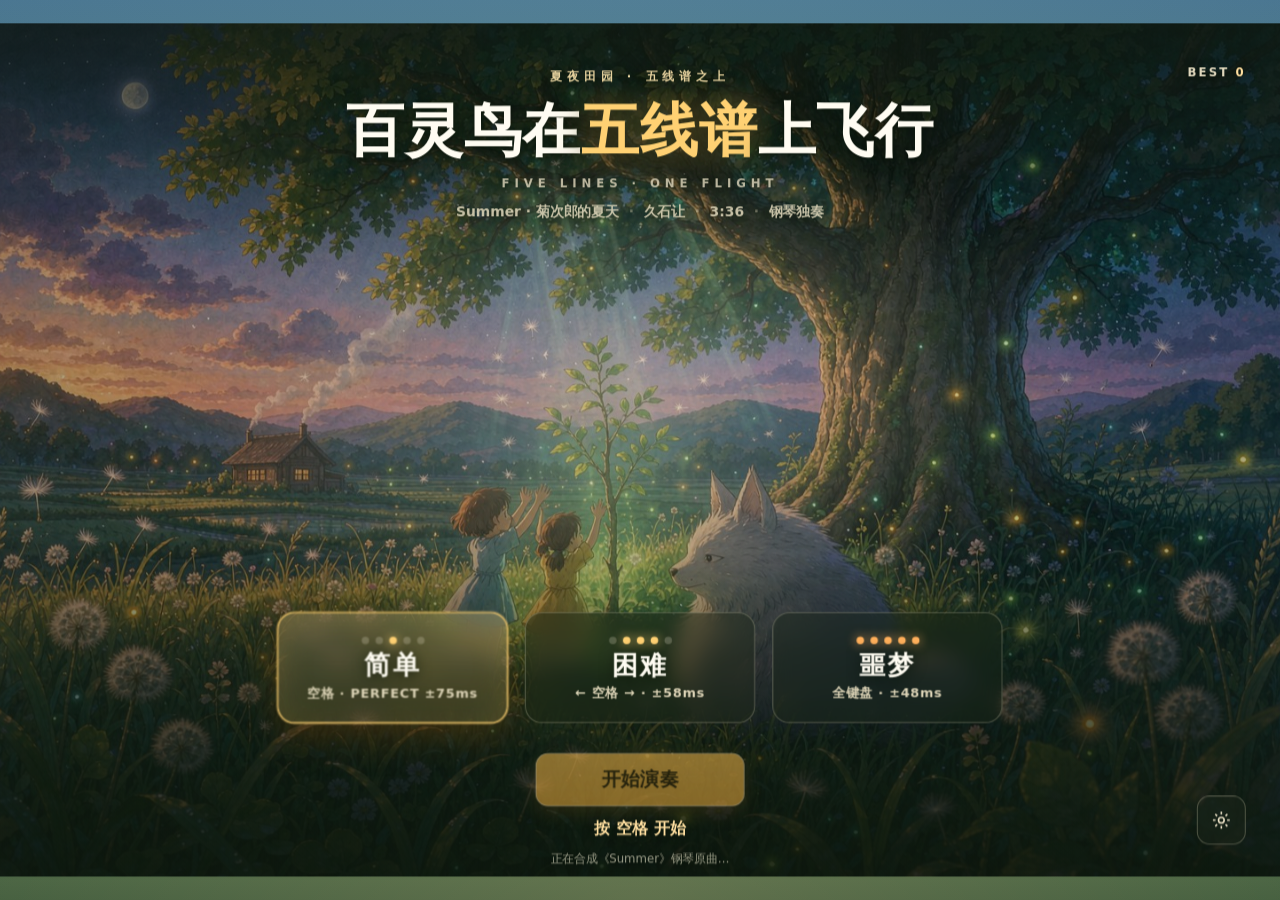
==== index.html @ ddcfd656 "百灵鸟 · 五线谱节奏游戏（Summer / 菊次郎的夏天） 单文件 HTML 节奏游戏，零外部依赖，双击即玩。 - 三难度：简单（空格）/ 困难（← 空格 →）/ 噩梦（全键盘五轨） - 谱面由钢琴" ====
<!DOCTYPE html>
<html lang="zh-CN">
<head>
<meta charset="utf-8">
<meta name="viewport" content="width=device-width, initial-scale=1, viewport-fit=cover">
<meta name="color-scheme" content="dark">
<title>百灵鸟在五线谱上飞行 · Five Lines · One Flight</title>
<style>
/* ============================================================
   设计令牌（内联自 design/tokens.css）
   ============================================================ */
:root{
  --font-ui:"PingFang SC","HarmonyOS Sans SC","Source Han Sans SC","Noto Sans SC","Microsoft YaHei",system-ui,-apple-system,"Segoe UI",Roboto,sans-serif;
  --font-num:system-ui,-apple-system,"Segoe UI",Roboto,"Helvetica Neue",Arial,sans-serif;
  --font-music:"Songti SC","STSong","SimSun","Times New Roman",serif;

  /* 田园色：远景由插画提供，此处只做兜底与 HUD 用色 */
  --bg-sky-top:#4A7691; --bg-sky-mid:#5F8A6B; --bg-horizon:#7C9E6A; --bg-floor:#3D5A3C;
  --glow-warm:rgba(255,214,150,.18); --glow-cool:rgba(150,200,190,.14); --grain-opacity:.022;

  /* 浅色纸感面板（面板内部会覆盖文字色，见 .panel 规则） */
  --panel-bg:rgba(252,247,236,.95); --panel-border:rgba(110,92,62,.22);
  --panel-shadow:0 22px 56px rgba(30,42,26,.34);
  --scrim:rgba(20,30,18,.52); --scrim-blur:8px;

  --staff-line:#D7C79C; --staff-line-alpha:.30;
  --grid-hairline:rgba(220,210,180,.10);
  --beat-line:rgba(255,240,200,.11); --bar-line:rgba(255,240,200,.22);
  --judge-hairline:rgba(255,238,196,.26);
  --judge-perfect-line:rgba(255,196,77,.24);
  --judge-good-line:rgba(107,205,214,.16);
  --judge-glow:#FFE3A0;

  /* 五轨：自然色系（蜜黄 / 陶土 / 米白 / 竹绿 / 天蓝） */
  --lane-0:#F2B33D; --lane-1:#E07B4E; --lane-2:#FFEFC2; --lane-3:#6FB877; --lane-4:#6C9FD2;
  --pad-ghost:rgba(255,255,255,.18);

  --judge-perfect:#FFF6D2; --judge-perfect-glow:#FFC24D;
  --judge-good:#6BD6DE; --judge-good-glow:#2E9BA8;
  --judge-miss:#F2547A; --judge-miss-glow:#C0304C;

  --fx-feather:#FFE1A0; --fx-star:#FFFDF6; --fx-ember:#FFB05C; --fx-shard:#6B7358;
  --milestone-gold:#E8A93C; --milestone-pale:#FFEDBE; --milestone-deep:#8A5A18;

  /* HUD 文字（在暗化的插画上） */
  --text-hi:#FDF8EC; --text-mid:#D9D2BC; --text-lo:#A8A78E; --text-gold:#FFD98F;

  /* 面板内部文字（深墨绿） */
  --ink-hi:#2C3A2B; --ink-mid:#586A55; --ink-lo:#8C9A86; --ink-gold:#A96A15;

  --stage-w:1200; --stage-h:800; --judge-y:560; --note-spawn-y:-50;
  --note-speed:340; --perfect-window:30; --good-window:65;
  --shake-freq:26;
  --dom-scale:1;
}
*{box-sizing:border-box}
html,body{height:100%;margin:0}
body{
  background:
    radial-gradient(120% 70% at 50% 100%, var(--glow-warm), rgba(255,196,107,0) 60%),
    radial-gradient(80% 50% at 50% -10%, var(--glow-cool), rgba(120,160,220,0) 70%),
    linear-gradient(180deg,var(--bg-sky-top) 0%,var(--bg-sky-mid) 42%,var(--bg-horizon) 72%,var(--bg-floor) 100%);
  background-attachment:fixed; background-size:cover;
  color:var(--text-hi); font-family:var(--font-ui);
  overflow:hidden; -webkit-font-smoothing:antialiased;
}
.sr-only{position:absolute!important;width:1px;height:1px;margin:-1px;padding:0;overflow:hidden;clip:rect(0 0 0 0);clip-path:inset(50%);white-space:nowrap;border:0}

/* ---- 舞台：逻辑坐标恒为 1200x800，外层等比缩放 ---- */
#app{position:fixed;inset:0;display:flex;align-items:center;justify-content:center}
#stage-fit{width:1200px;height:800px;transform-origin:50% 50%;will-change:transform}
#stage{
  position:relative;width:1200px;height:800px;overflow:hidden;isolation:isolate;
  will-change:transform;
  background:
    radial-gradient(120% 70% at 50% 100%, var(--glow-warm), rgba(255,196,107,0) 60%),
    radial-gradient(80% 50% at 50% -10%, var(--glow-cool), rgba(120,160,220,0) 70%),
    linear-gradient(180deg,var(--bg-sky-top) 0%,var(--bg-sky-mid) 42%,var(--bg-horizon) 72%,var(--bg-floor) 100%);
}
.layer{position:absolute;inset:0;width:1200px;height:800px}
#cv-play{z-index:2}
#cv-fx{z-index:3;pointer-events:none}
#hud{position:absolute;inset:0;z-index:4;pointer-events:none}
#hud button{pointer-events:auto}
#overlay{position:absolute;inset:0;z-index:6;pointer-events:none}
#bg-svg{z-index:1;pointer-events:none;opacity:0;transition:opacity 600ms ease}
.grain{z-index:1;pointer-events:none;opacity:var(--grain-opacity);mix-blend-mode:overlay}

/* ---- 星尘呼吸 ---- */
.dust{animation:breath 6s ease-in-out infinite alternate}
@keyframes breath{from{opacity:.10}to{opacity:.45}}

/* ---- 数字排版 ---- */
.num{font-family:var(--font-num);font-variant-numeric:tabular-nums;font-feature-settings:"tnum" 1}
.label{font:700 11px/1.2 var(--font-ui);letter-spacing:.18em;text-transform:uppercase;color:var(--text-lo)}
.micro-music{font:500 11px/1.2 var(--font-music);color:var(--text-lo);opacity:.8}

/* ---- HUD：顶栏 ---- */
#hud-score{position:absolute;left:32px;top:16px}
#hud-score .label{display:block}
#score-val{font:700 44px/1 var(--font-num);font-variant-numeric:tabular-nums;color:var(--text-hi);display:block;transform-origin:left center;transition:transform 120ms ease}
#hud-song{position:absolute;left:0;right:0;top:18px;text-align:center;font:600 14px/1.4 var(--font-ui);color:var(--text-mid)}
#hud-progress{position:absolute;left:360px;top:52px;width:480px;height:4px;border-radius:2px;background:rgba(255,248,230,.14)}
#progress-fill{position:absolute;inset:0 auto 0 0;border-radius:2px;width:0;
  background:linear-gradient(90deg,var(--lane-0),var(--lane-1),var(--lane-2),var(--lane-3),var(--lane-4))}
#progress-knob{position:absolute;top:50%;left:0;width:8px;height:8px;border-radius:50%;background:#fff;box-shadow:0 0 4px rgba(255,255,255,.9);transform:translate(-50%,-50%)}
#progress-fill.ending{background:var(--lane-1);animation:blink .5s steps(2,end) infinite}
@keyframes blink{50%{opacity:.35}}
#hud-badge{position:absolute;left:1104px;top:14px;width:64px;height:64px}
#hud-acc{position:absolute;right:32px;top:76px;text-align:right;font:600 14px/1 var(--font-num);font-variant-numeric:tabular-nums;color:var(--text-mid)}

/* ---- HUD：判定线下方 ---- */
#hud-combo{position:absolute;left:0;right:0;text-align:center;transform:translateY(var(--combo-y,16px))}
#combo-label{font:700 11px/1.2 var(--font-ui);letter-spacing:.28em;text-transform:uppercase;color:var(--text-lo);opacity:.4;transition:opacity 200ms}
#combo-val{font:800 56px/1 var(--font-num);font-variant-numeric:tabular-nums;color:var(--text-hi);display:block;transform-origin:center center;transition:transform 120ms ease,color 200ms ease,filter 200ms ease}
#combo-val.hot{color:var(--milestone-gold)}
#combo-val.blazing{color:var(--milestone-pale);text-shadow:0 0 12px rgba(255,196,77,.6),0 0 4px rgba(255,196,77,.9)}
/* 连击光环：>20 小光环 / >40 大光环（HUD 同步强化） */
#hud-combo.tier1 #combo-label{color:var(--milestone-gold);opacity:1;letter-spacing:.34em}
#hud-combo.tier1 #combo-val{text-shadow:0 0 10px rgba(255,196,77,.50),0 0 3px rgba(255,196,77,.7)}
#hud-combo.tier2 #combo-label{color:var(--milestone-pale);opacity:1;letter-spacing:.36em;text-shadow:0 0 8px rgba(255,196,77,.55)}
#hud-combo.tier2 #combo-val{animation:comboBlaze 1.15s ease-in-out infinite}
@keyframes comboBlaze{
  0%,100%{transform:scale(1);text-shadow:0 0 11px rgba(255,196,77,.55),0 0 3px rgba(255,214,120,.9)}
  50%{transform:scale(1.05);text-shadow:0 0 22px rgba(255,214,120,.85),0 0 7px rgba(255,232,176,1)}
}
body.reduced #hud-combo.tier2 #combo-val{animation:none}
#combo-val.break{filter:saturate(.15);transform:translateY(8px)}
#hud-keys{position:absolute;left:32px;bottom:34px;display:flex;gap:6px}
.keycap{width:30px;height:30px;border-radius:7px;border:1.5px solid rgba(255,244,214,.26);background:rgba(255,248,230,.06);
  display:flex;align-items:center;justify-content:center;font:600 13px/1 var(--font-num);color:var(--text-mid);position:relative;transition:background 80ms linear,border-color 80ms linear,transform 80ms ease}
.keycap .ord{position:absolute;top:-11px;left:50%;transform:translateX(-50%);font:700 10px/1 var(--font-num);color:var(--text-lo)}
.keycap.on{background:color-mix(in srgb,var(--kc) 45%,transparent);border-color:var(--kc);color:var(--text-hi);transform:scale(1.08)}
#hud-pause{position:absolute;right:32px;bottom:34px;width:48px;height:48px;border-radius:12px;border:1.5px solid rgba(255,244,214,.18);
  background:rgba(24,34,22,.55);color:var(--text-mid);cursor:pointer;pointer-events:auto;display:flex;align-items:center;justify-content:center}
#hud-pause:hover{color:var(--text-hi);border-color:rgba(168,196,230,.4)}
#hud-pause svg{width:20px;height:20px}
#lane-names{position:absolute;inset:0}
.lane-name{position:absolute;transform:translateX(-50%);font:600 11px/1.2 var(--font-music);color:#CFC9AC;opacity:.9;white-space:nowrap;text-shadow:0 1px 6px rgba(10,16,10,.9)}
#sound-badge{position:absolute;right:32px;top:96px;display:none;align-items:center;gap:7px;
  font:600 12px/1 var(--font-ui);color:var(--milestone-gold);
  background:rgba(24,34,22,.74);border:1px solid rgba(255,196,77,.42);border-radius:999px;
  padding:8px 13px;cursor:pointer;pointer-events:auto}
#sound-badge .sb-i{font-size:14px;line-height:1}
#sound-badge:hover{background:rgba(255,196,77,.12)}
#hud-hint{position:absolute;left:50%;top:96px;transform:translateX(-50%);white-space:nowrap;
  font:600 12px/1.4 var(--font-ui);color:var(--text-mid);opacity:0;transition:opacity 400ms;
  background:rgba(24,34,22,.66);border:1px solid rgba(255,244,214,.14);border-radius:999px;padding:6px 14px}
#hud-hint.show{opacity:1}

/* ---- 覆盖层 ---- */
.overlay{position:absolute;inset:0;display:none;align-items:center;justify-content:center;pointer-events:none}
.overlay.on{display:flex;pointer-events:auto}
.scrim{position:absolute;inset:0;background:var(--scrim);backdrop-filter:blur(var(--scrim-blur)) saturate(.9)}
.panel{
  position:relative;background:var(--panel-bg);border:1px solid var(--panel-border);border-radius:18px;box-shadow:var(--panel-shadow);
  backdrop-filter:blur(12px);transform-origin:50% 50%;
  /* 浅色面板内改用深墨字，避免同套 class 在暗底/亮底之间冲突 */
  --text-hi:var(--ink-hi);--text-mid:var(--ink-mid);--text-lo:var(--ink-lo);--text-gold:var(--ink-gold);
  --panel-border:rgba(110,92,62,.26);
}
.btn{display:inline-flex;align-items:center;justify-content:center;height:48px;padding:0 24px;border-radius:10px;
  font:800 18px/1 var(--font-ui);cursor:pointer;border:1px solid transparent;transition:transform 120ms ease,filter 120ms ease,background 120ms ease}
.btn:active{transform:translateY(1px) scale(.99)}
.btn:focus-visible{outline:2px solid var(--milestone-gold);outline-offset:3px}
.btn-primary{background:linear-gradient(180deg,#F0B54A,var(--milestone-gold));color:#3A2A0C;border-color:rgba(255,255,255,.42);
  box-shadow:0 6px 18px rgba(176,116,26,.32)}
.btn-primary:hover{filter:brightness(1.08)}
.btn-ghost{background:transparent;color:var(--text-hi);border:1.5px solid rgba(110,92,62,.34)}
.btn-ghost:hover{background:rgba(110,92,62,.08)}
.btn-ghost.confirm{border-color:var(--judge-miss);color:var(--judge-miss)}
kbd{font:600 12px/1 var(--font-num);border:1px solid rgba(110,92,62,.3);border-bottom-width:2px;border-radius:5px;padding:3px 6px;color:var(--text-mid);background:rgba(255,255,255,.35)}

/* ---- 标题界面：直接浮在插画上 ---- */
#title-screen .panel{width:1200px;height:800px;display:block;
  background:transparent;border:0;border-radius:0;box-shadow:none;backdrop-filter:none}
#title-screen .scrim{
  background:
    radial-gradient(72% 58% at 50% 40%, rgba(14,24,12,0), rgba(14,24,12,.34) 100%),
    linear-gradient(180deg, rgba(14,24,12,.46) 0%, rgba(14,24,12,.02) 26%, rgba(14,24,12,.02) 62%, rgba(12,20,10,.64) 100%);
  backdrop-filter:none}
#title-inner{position:absolute;inset:0;transform:scale(var(--dom-scale));transform-origin:50% 50%}

.t-head{position:absolute;left:0;right:0;top:44px;text-align:center}
.t-eyebrow{font:600 11px/1 var(--font-ui);letter-spacing:.44em;color:#F2DCA6;
  text-shadow:0 2px 12px rgba(14,24,12,.9);opacity:.95}
.t-title{margin:16px 0 0;font:800 54px/1.12 var(--font-ui);letter-spacing:.02em;color:#FFFCF2;
  text-shadow:0 4px 26px rgba(12,22,10,.92),0 1px 3px rgba(12,22,10,.7)}
.t-title em{font-style:normal;color:#FFD173;
  text-shadow:0 4px 26px rgba(12,22,10,.9),0 0 28px rgba(255,190,90,.55)}
.t-sub{margin-top:14px;font:600 11px/1 var(--font-ui);letter-spacing:.42em;text-transform:uppercase;
  color:#E6DDC2;opacity:.78;text-shadow:0 2px 10px rgba(14,24,12,.9)}
.t-song{margin-top:12px;font:600 13px/1.4 var(--font-ui);color:#D8D0B4;opacity:.9;
  text-shadow:0 2px 10px rgba(14,24,12,.9)}
.t-song .dot{opacity:.45;margin:0 9px}

.t-diff{position:absolute;left:0;right:0;top:552px;display:flex;justify-content:center;gap:16px}
.diff-card{position:relative;width:216px;height:104px;border-radius:16px;cursor:pointer;
  display:flex;flex-direction:column;align-items:center;justify-content:center;gap:8px;
  background:rgba(28,38,26,.42);border:1.5px solid rgba(255,244,214,.24);
  backdrop-filter:blur(10px) saturate(1.1);
  transition:transform 160ms ease,background 160ms ease,border-color 160ms ease,box-shadow 160ms ease}
.diff-card:hover{background:rgba(38,52,34,.56);transform:translateY(-3px)}
.diff-card[aria-checked="true"]{
  background:linear-gradient(180deg,rgba(255,226,164,.22),rgba(255,196,110,.12));
  border-color:#FFD173;box-shadow:0 0 0 1px rgba(255,209,115,.45),0 14px 34px rgba(120,70,10,.4),inset 0 0 34px rgba(255,196,90,.16)}
.dc-dots{display:flex;gap:6px;height:8px;align-items:center}
.dc-dots i{width:7px;height:7px;border-radius:50%;background:rgba(255,246,222,.22);display:block;transition:background 160ms,box-shadow 160ms}
.diff-card[data-diff="easy"] .dc-dots i:nth-child(3){background:#FFD173;box-shadow:0 0 10px rgba(255,209,115,.9)}
.diff-card[data-diff="hard"] .dc-dots i:nth-child(2),
.diff-card[data-diff="hard"] .dc-dots i:nth-child(3),
.diff-card[data-diff="hard"] .dc-dots i:nth-child(4){background:#FFD173;box-shadow:0 0 10px rgba(255,209,115,.9)}
.diff-card[data-diff="nightmare"] .dc-dots i{background:#FFB05C;box-shadow:0 0 10px rgba(255,176,92,.9)}
.dc-name{font:800 24px/1 var(--font-ui);color:#FFFCF2;letter-spacing:.12em;text-shadow:0 2px 12px rgba(12,22,10,.8)}
.dc-meta{font:600 12px/1 var(--font-ui);color:#DED5B8;letter-spacing:.06em}

.t-start{position:absolute;left:50%;top:684px;transform:translateX(-50%);width:196px;height:50px;font-size:18px;border-radius:12px}
.t-start:active{transform:translateX(-50%) translateY(1px) scale(.99)}
.t-hint{position:absolute;left:0;right:0;top:748px;text-align:center;font:700 15px/1 var(--font-ui);
  color:#FFDFA0;text-shadow:0 2px 12px rgba(12,22,10,.9);animation:breathe 2.4s ease-in-out infinite}
@keyframes breathe{0%,100%{opacity:.62}50%{opacity:1}}

.t-best{position:absolute;right:32px;top:40px;font:700 11px/1.2 var(--font-ui);letter-spacing:.18em;
  color:#E0D7BC;text-shadow:0 2px 10px rgba(12,22,10,.9)}
.t-best b{font-family:var(--font-num);font-variant-numeric:tabular-nums;color:#FFDFA0;font-weight:700}
.t-rule{position:absolute;left:0;right:0;top:776px;text-align:center;font:400 11px/1.4 var(--font-ui);
  color:#BCBBA4;opacity:.8;text-shadow:0 2px 8px rgba(12,22,10,.9)}
.t-settings{position:absolute;right:32px;bottom:30px;width:46px;height:46px;border-radius:12px;
  border:1.5px solid rgba(255,244,214,.24);background:rgba(28,38,26,.5);color:#EDE3C8;cursor:pointer;
  display:flex;align-items:center;justify-content:center}
.t-settings svg{width:20px;height:20px}
#settings-drawer{position:absolute;left:200px;right:200px;bottom:88px;padding:18px 24px 20px;display:none;
  background:rgba(252,247,236,.97);border:1px solid rgba(110,92,62,.26);border-radius:14px;
  box-shadow:0 18px 44px rgba(20,32,16,.4);
  --text-hi:var(--ink-hi);--text-mid:var(--ink-mid);--text-lo:var(--ink-lo)}
#settings-drawer.on{display:block}
.set-row{display:flex;align-items:center;justify-content:space-between;gap:16px;margin-bottom:12px;font:400 14px/1.4 var(--font-ui);color:var(--text-mid)}
.set-row input[type=checkbox]{width:20px;height:20px;accent-color:var(--milestone-gold)}
.set-row input[type=range]{width:180px;accent-color:var(--milestone-gold)}
.seg3{display:flex;gap:6px}
.seg3 button{border:1px solid rgba(110,92,62,.28);background:transparent;color:var(--text-mid);border-radius:7px;padding:6px 12px;font:600 13px/1 var(--font-ui);cursor:pointer}
.seg3 button[aria-pressed="true"]{border-color:var(--milestone-deep);color:var(--milestone-deep);background:rgba(232,169,60,.16)}

/* ---- 暂停界面 ---- */
#pause-screen .panel{width:520px;height:264px}
.p-title{margin:0;position:absolute;left:0;right:0;top:36px;text-align:center;font:800 32px/1.2 var(--font-ui);color:var(--text-hi)}
.p-btns{position:absolute;left:0;right:0;top:114px;display:flex;justify-content:center;gap:14px}
.p-btns .btn{width:152px;height:48px;padding:0;font-size:17px}
.p-foot{position:absolute;left:0;right:0;top:202px;text-align:center;font:400 12px/1.4 var(--font-ui);color:var(--text-lo)}

/* ---- 结算界面（flex 纵向排版，避免绝对定位互相压叠） ---- */
#result-screen .panel{width:720px;height:520px;background:var(--panel-bg)}
#result-inner{position:absolute;inset:0;display:flex;flex-direction:column;align-items:center;justify-content:center;
  padding:20px 48px 26px;transform:scale(var(--dom-scale));transform-origin:50% 50%}
.r-badge{position:relative;width:152px;height:152px;flex:0 0 auto}
.r-ring{width:152px;height:152px;display:block}
.r-letter{position:absolute;inset:0;display:flex;align-items:center;justify-content:center;
  font:800 84px/1 var(--font-num);padding-bottom:2px}
.r-ribbon{position:absolute;right:26px;top:18px;padding:6px 14px;border-radius:4px;transform:rotate(-6deg);
  background:linear-gradient(120deg,var(--milestone-gold),var(--milestone-deep));color:#1a1206;font:800 11px/1 var(--font-ui);letter-spacing:.14em;display:none}
.r-score{font:700 46px/1 var(--font-num);font-variant-numeric:tabular-nums;color:var(--text-gold);
  margin-top:-6px;letter-spacing:.01em;text-shadow:0 4px 26px rgba(255,196,77,.28)}
.r-grid{display:grid;grid-template-columns:repeat(3,1fr);gap:12px 0;width:100%;margin:14px 0 0}
.r-cell{text-align:center}
.r-cell dt{font:700 11px/1.2 var(--font-ui);letter-spacing:.18em;color:var(--text-lo);text-transform:uppercase}
.r-cell dd{margin:5px 0 0;font:700 26px/1 var(--font-num);font-variant-numeric:tabular-nums;color:var(--text-hi)}
.r-note{font:400 13px/1.5 var(--font-ui);color:var(--text-mid);text-align:center;margin:12px 0 0;max-width:560px}
.r-btns{display:flex;gap:24px;margin:16px 0 0}
.r-btns .btn{width:186px}
.r-foot{font:400 12px/1.4 var(--font-ui);color:var(--text-lo);margin:12px 0 0}
.r-best{position:absolute;left:26px;bottom:16px;font:700 11px/1.2 var(--font-ui);letter-spacing:.18em;color:var(--text-lo)}
.r-best b{font-family:var(--font-num);font-variant-numeric:tabular-nums;color:var(--text-mid)}
.r-skip{position:absolute;right:26px;bottom:14px;font:400 12px/1.4 var(--font-ui);color:var(--text-lo);background:none;border:0;cursor:pointer;text-decoration:underline}

/* ---- 倒计时大字 ---- */
#countdown{position:absolute;inset:0;z-index:5;display:none;align-items:center;justify-content:center;pointer-events:none}
#countdown.on{display:flex}
#cd-text{font:800 56px/1 var(--font-ui);color:var(--text-hi);text-shadow:0 4px 20px rgba(0,0,0,.6);letter-spacing:.02em}
#cd-sub{position:absolute;top:470px;left:0;right:0;text-align:center;font:400 14px/1.4 var(--font-ui);color:var(--text-mid)}

/* ---- 旋转提示 ---- */
#rotate{position:fixed;inset:0;z-index:50;display:none;flex-direction:column;align-items:center;justify-content:center;gap:20px;background:var(--bg-sky-mid);text-align:center}
#rotate.on{display:flex}
#rotate svg{width:120px;height:200px;animation:rot 2s ease-in-out infinite}
@keyframes rot{0%,40%{transform:rotate(0)}60%,100%{transform:rotate(90deg)}}
#rotate p{font:600 16px/1.5 var(--font-ui);color:var(--text-mid)}

/* ---- 窄屏精简模式 ---- */
body.compact #hud-song,body.compact #hud-keys .keycap .ord,body.compact .lane-name,body.compact #hud-acc{display:none}
body.compact #hud-badge{transform:scale(.62);transform-origin:100% 0}
body.compact #hud-score #score-val{font-size:36px}

@media (prefers-reduced-motion:reduce){
  .dust,.t-bird .body,.t-hint,#rotate svg{animation:none!important}
}

/* ---- 场景背景：吉卜力风格夏夜田园插画（内联 base64，单文件无外链） ---- */
#scene-bg{position:absolute;inset:0;z-index:0;background-repeat:no-repeat;
  background-image:url([data-uri]);
  background-size:cover;background-position:center 58%;
  filter:brightness(.62) saturate(.78) blur(1.6px);
  transition:filter 700ms ease}
#scene-bg::before{content:'';position:absolute;inset:0;
  background:linear-gradient(180deg,rgba(10,18,12,.40) 0%,rgba(12,22,14,.10) 32%,rgba(10,18,12,.08) 64%,rgba(8,14,10,.44) 100%)}
#stage.is-title #scene-bg::before{opacity:0}
#stage.is-title #scene-bg{filter:brightness(.94) saturate(1.04) blur(0px)}
#scene-bg::before{transition:opacity 600ms ease}
#stage.is-title #scene-bg::after{content:'';position:absolute;inset:0;
  background:radial-gradient(58% 46% at 50% 44%,rgba(255,246,220,.30),rgba(255,246,220,0) 68%),
             linear-gradient(180deg,rgba(24,32,20,.34) 0%,rgba(24,32,20,.05) 30%,rgba(24,32,20,.10) 62%,rgba(18,26,16,.52) 100%)}

</style>
</head>
<body>
<main id="app" role="application" aria-roledescription="节奏游戏"
      aria-label="百灵鸟在五线谱上飞行，5 轨下落式节奏游戏"
      aria-keyshortcuts="ArrowLeft ArrowUp Space ArrowDown ArrowRight Escape P R">

  <div id="stage-fit">
    <div id="stage">

      <!-- L0 场景插画背景 -->
      <div id="scene-bg" aria-hidden="true"></div>

      <!-- L0 静态背景：CSS 渐变 + SVG 谱线/谱号/拍号/星尘/纸纹 -->
      <svg id="bg-svg" class="layer" viewBox="0 0 1200 800" aria-hidden="true" preserveAspectRatio="none">
        <defs>
          <linearGradient id="staffFade" x1="0" y1="0" x2="0" y2="800" gradientUnits="userSpaceOnUse">
            <stop offset="0" stop-color="#F2E4C2" stop-opacity=".10"/>
            <stop offset=".70" stop-color="#F2E4C2" stop-opacity=".34"/>
            <stop offset="1" stop-color="#F2E4C2" stop-opacity=".18"/>
          </linearGradient>
          <mask id="staffMask"><rect x="0" y="0" width="1200" height="800" fill="url(#staffFade)"/></mask>
          <filter id="paperNoise" x="0" y="0" width="100%" height="100%">
            <feTurbulence type="fractalNoise" baseFrequency="0.8" numOctaves="3" stitchTiles="stitch"/>
            <feColorMatrix type="saturate" values="0"/>
          </filter>
        </defs>
        <!-- 背景水平细网格（纸面感，opacity ≤ .18） -->
        <g stroke="#F2E4C2" stroke-opacity=".10" stroke-width="1">
          <line x1="0" y1="120" x2="1200" y2="120"/><line x1="0" y1="260" x2="1200" y2="260"/>
          <line x1="0" y1="400" x2="1200" y2="400"/><line x1="0" y1="540" x2="1200" y2="540"/>
        </g>
        <!-- 5 条垂直谱线 -->
        <g mask="url(#staffMask)" stroke="#F2E4C2" stroke-width="1" stroke-opacity=".30">
          <line x1="200" y1="0" x2="200" y2="800"/><line x1="400" y1="0" x2="400" y2="800"/>
          <line x1="600" y1="0" x2="600" y2="800"/><line x1="800" y1="0" x2="800" y2="800"/>
          <line x1="1000" y1="0" x2="1000" y2="800"/>
        </g>
        <!-- 谱表边界（x=140 双线 + 146 细线 / x=1060）+ 谱表格子 -->
        <g stroke="#F2E4C2" stroke-opacity=".30" fill="none">
          <line x1="140" y1="0" x2="140" y2="800" stroke-width="1.5"/>
          <line x1="146" y1="0" x2="146" y2="800" stroke-width="1"/>
          <line x1="1060" y1="0" x2="1060" y2="800" stroke-width="1.5"/>
          <path d="M140 0 h12 M140 800 h12 M1060 0 h-12 M1060 800 h-12" stroke-width="1.5"/>
        </g>
        <!-- 谱号（高音谱号，简化 G 谱号） -->
        <g transform="translate(156,100)" stroke="#F7EBD0" stroke-opacity=".40" stroke-width="2.5" fill="none" stroke-linecap="round">
          <path d="M28 4 C10 22 5 48 14 68 C23 88 44 92 52 75 C60 58 49 38 34 38 C21 38 15 51 22 61 C29 71 43 68 45 54"/>
          <path d="M28 4 C25 40 20 80 29 108 C33 120 43 124 50 115"/>
        </g>
        <!-- 拍号 4/4 -->
        <g fill="#F7EBD0" fill-opacity=".45" font-family="Songti SC, STSong, SimSun, Times New Roman, serif" font-size="24" text-anchor="middle">
          <text x="220" y="120">4</text><text x="220" y="170">4</text>
        </g>
        <g id="dust-layer"></g>
      </svg>
      <svg class="grain" aria-hidden="true" preserveAspectRatio="none">
        <filter id="grainFilter"><feTurbulence type="fractalNoise" baseFrequency="0.8" numOctaves="3" stitchTiles="stitch"/>
          <feColorMatrix type="saturate" values="0"/></filter>
        <rect width="1200" height="800" filter="url(#grainFilter)"/>
      </svg>

      <!-- L1 谱面层 -->
      <canvas id="cv-play" class="layer" aria-hidden="true" tabindex="-1"></canvas>
      <!-- L2 特效层 -->
      <canvas id="cv-fx" class="layer" aria-hidden="true"></canvas>

      <!-- L3 HUD -->
      <div id="hud">
        <div id="hud-score"><span class="label">SCORE</span><span id="score-val" class="num">0</span></div>
        <div id="hud-song">Summer · 菊次郎的夏天</div>
        <div id="hud-progress" role="progressbar" aria-label="歌曲进度" aria-valuemin="0" aria-valuemax="100" aria-valuenow="0">
          <div id="progress-fill"></div><div id="progress-knob"></div>
        </div>
        <div id="hud-badge"><svg viewBox="0 0 64 64" width="64" height="64" aria-hidden="true">
          <circle cx="32" cy="32" r="26" fill="none" stroke="rgba(255,244,214,.16)" stroke-width="2"/>
          <circle id="badge-arc" cx="32" cy="32" r="26" fill="none" stroke="#FFD166" stroke-width="2"
                  stroke-dasharray="0 163" transform="rotate(-90 32 32)"/>
          <text id="badge-letter" x="32" y="42" text-anchor="middle" font-family="var(--font-num)" font-size="28" font-weight="800" fill="#A9BCD2">–</text>
        </svg></div>
        <div id="hud-acc"><span class="num">100.0</span>%</div>
        <div id="hud-combo"><div id="combo-label">COMBO</div><span id="combo-val" class="num">0</span></div>
        <div id="lane-names"></div>
        <div id="hud-keys"></div>
        <button id="hud-pause" aria-label="暂停游戏" title="暂停 (Esc)">
          <svg viewBox="0 0 24 24" aria-hidden="true"><rect x="6" y="4" width="4" height="16" rx="1" fill="currentColor"/><rect x="14" y="4" width="4" height="16" rx="1" fill="currentColor"/></svg>
        </button>
        <button id="sound-badge" aria-label="点击开启声音"><span class="sb-i">♪</span><span class="sb-t">开启声音</span></button>
        <div id="hud-hint"></div>
      </div>

      <div id="countdown"><div id="cd-text">READY</div><div id="cd-sub"></div></div>

      <!-- 覆盖层：开始 / 暂停 / 结算 -->
      <div id="overlay">
        <section id="title-screen" class="overlay on" role="dialog" aria-modal="true" aria-labelledby="title-heading">
          <div class="scrim"></div>
          <div class="panel" id="title-panel">
            <div id="title-inner">
              <header class="t-head">
                <div class="t-eyebrow">夏夜田园 · 五线谱之上</div>
                <h1 class="t-title" id="title-heading">百灵鸟在<em>五线谱</em>上飞行</h1>
                <div class="t-sub">Five Lines · One Flight</div>
                <div class="t-song">Summer · 菊次郎的夏天<span class="dot">·</span>久石让<span class="dot">·</span>3:36<span class="dot">·</span>钢琴独奏</div>
              </header>
              <div class="t-best">BEST <b id="best-score">0</b></div>

              <div class="t-diff" role="radiogroup" aria-label="选择难度" id="t-diff">
                <button type="button" class="diff-card" data-diff="easy" role="radio" aria-checked="false">
                  <span class="dc-dots"><i></i><i></i><i></i><i></i><i></i></span>
                  <span class="dc-name">简单</span>
                  <span class="dc-meta">空格 · PERFECT ±75ms</span>
                </button>
                <button type="button" class="diff-card" data-diff="hard" role="radio" aria-checked="true">
                  <span class="dc-dots"><i></i><i></i><i></i><i></i><i></i></span>
                  <span class="dc-name">困难</span>
                  <span class="dc-meta">← 空格 → · ±58ms</span>
                </button>
                <button type="button" class="diff-card" data-diff="nightmare" role="radio" aria-checked="false">
                  <span class="dc-dots"><i></i><i></i><i></i><i></i><i></i></span>
                  <span class="dc-name">噩梦</span>
                  <span class="dc-meta">全键盘 · ±48ms</span>
                </button>
              </div>

              <button type="button" class="btn btn-primary t-start" id="btn-start">开始演奏</button>
              <div class="t-hint">按 空格 开始</div>
              <div class="t-rule" id="t-rule">判定 PERFECT 48–75ms · 速度与密度随进度递增</div>
              <button type="button" class="t-settings" id="btn-settings" aria-label="设置">
                <svg viewBox="0 0 24 24" fill="none" stroke="currentColor" stroke-width="1.8" aria-hidden="true">
                  <circle cx="12" cy="12" r="3.2"/><path d="M12 2.5v3M12 18.5v3M2.5 12h3M18.5 12h3M5.2 5.2l2.1 2.1M16.7 16.7l2.1 2.1M18.8 5.2l-2.1 2.1M7.3 16.7l-2.1 2.1"/>
                </svg>
              </button>
              <div id="settings-drawer" aria-label="设置">
                <div class="set-row"><label for="set-colorblind">色弱友好模式</label><input type="checkbox" id="set-colorblind"></div>
                <div class="set-row"><label for="set-goodwin">GOOD 窗口虚线</label><input type="checkbox" id="set-goodwin"></div>
                <div class="set-row"><label for="set-prelight">落点垫预判高光</label><input type="checkbox" id="set-prelight" checked></div>
                <div class="set-row"><span>减弱动效</span>
                  <span class="seg3" role="group" aria-label="减弱动效">
                    <button type="button" data-rm="system" aria-pressed="true">跟随系统</button>
                    <button type="button" data-rm="on" aria-pressed="false">开启</button>
                    <button type="button" data-rm="off" aria-pressed="false">关闭</button>
                  </span>
                </div>
                <div class="set-row"><label for="set-offset">判定偏移校准 <b id="offset-val" class="num">0ms</b></label><input type="range" id="set-offset" min="-100" max="100" step="5" value="0"></div>
                <div class="set-row"><button type="button" class="btn btn-ghost" id="btn-settings-close" style="height:40px;font-size:14px;padding:0 20px">关闭</button></div>
              </div>
            </div>
          </div>
        </section>

        <section id="pause-screen" class="overlay" role="dialog" aria-modal="true" aria-labelledby="pause-heading">
          <div class="scrim"></div>
          <div class="panel" id="pause-panel">
            <div id="pause-inner" style="position:absolute;inset:0;transform:scale(var(--dom-scale));transform-origin:50% 50%">
              <h2 class="p-title" id="pause-heading">已暂停</h2>
              <div class="p-btns">
                <button type="button" class="btn btn-primary" id="btn-resume" aria-keyshortcuts="Escape Space">继续</button>
                <button type="button" class="btn btn-ghost" id="btn-restart">重新开始</button>
                <button type="button" class="btn btn-ghost" id="btn-quit">返回标题</button>
              </div>
              <div class="p-foot"><kbd>Esc</kbd> 或 <kbd>空格</kbd> 继续 · <kbd>R</kbd> 重新开始</div>
            </div>
          </div>
        </section>

        <section id="result-screen" class="overlay" role="dialog" aria-modal="true" aria-labelledby="result-heading">
          <div class="scrim" style="background:rgba(16,26,16,.62);backdrop-filter:blur(12px) saturate(.9)"></div>
          <div class="panel" id="result-panel">
            <div id="result-inner">
              <h2 class="sr-only" id="result-heading">结算</h2>
              <div class="r-badge">
              <svg class="r-ring" viewBox="0 0 240 240" aria-hidden="true">
                <circle cx="120" cy="120" r="96" fill="none" stroke="rgba(168,196,230,.18)" stroke-width="1" stroke-dasharray="2 10">
                  <animateTransform attributeName="transform" type="rotate" from="0 120 120" to="360 120 120" dur="20s" repeatCount="indefinite"/>
                </circle>
                <circle id="r-arc" cx="120" cy="120" r="72" fill="none" stroke="#FFD166" stroke-width="2.5" stroke-linecap="round"
                        stroke-dasharray="452" stroke-dashoffset="452" transform="rotate(-90 120 120)" style="filter:drop-shadow(0 0 16px rgba(255,196,77,.45))"/>
              </svg>
              <div class="r-letter" id="r-letter">S</div>
              </div>
              <div class="r-ribbon" id="r-ribbon">NEW RECORD</div>
              <div class="r-score num" id="r-score">0</div>
              <dl class="r-grid" id="r-grid">
                <div class="r-cell"><dt>PERFECT</dt><dd id="st-perfect">0</dd></div>
                <div class="r-cell"><dt>GOOD</dt><dd id="st-good">0</dd></div>
                <div class="r-cell"><dt>MISS</dt><dd id="st-miss">0</dd></div>
                <div class="r-cell"><dt>准确率</dt><dd id="st-acc">0.0%</dd></div>
                <div class="r-cell"><dt>MAX CHAIN</dt><dd id="st-chain">0</dd></div>
                <div class="r-cell"><dt>平均分</dt><dd id="st-avg">0</dd></div>
              </dl>
              <div class="r-note" id="r-note">羽音收束，这一页总谱是为你而唱。</div>
              <div class="r-btns">
                <button type="button" class="btn btn-primary" id="btn-again" aria-keyshortcuts="R">再来一次</button>
                <button type="button" class="btn btn-ghost" id="btn-home" aria-keyshortcuts="Escape">返回标题</button>
              </div>
              <div class="r-best">BEST <b id="r-best">0</b></div>
              <button type="button" class="r-skip" id="btn-skip">跳过动画</button>
              <div class="r-foot"><kbd>Esc</kbd> 返回标题 · <kbd>R</kbd> 立即重开</div>
            </div>
          </div>
        </section>
      </div>

      <!-- 屏幕阅读器状态区 -->
      <div id="sr-status" class="sr-only" role="status" aria-live="polite" aria-atomic="true"></div>
      <div id="sr-detail" class="sr-only" aria-live="polite" aria-atomic="false"></div>
    </div>
  </div>
</main>

<div id="rotate" aria-hidden="true">
  <svg viewBox="0 0 120 200" fill="none" stroke="#A9BCD2" stroke-width="2">
    <rect x="18" y="10" width="84" height="180" rx="12"/><rect x="26" y="26" width="68" height="130" rx="4"/>
  </svg>
  <p>横屏游玩体验更佳</p>
</div>

<script>
(function(){
'use strict';

/* ============================================================
   《百灵鸟在五线谱上飞行》 — 前端实现
   逻辑坐标系 1200×800 · 判定线 judgeY · noteSpeed 340px/s
   四层：L0 静态背景(CSS+SVG) / L1 谱面(Canvas) / L2 特效(Canvas) / L3 HUD(DOM)
   ============================================================ */

/* ---------- 0. 常量 ---------- */
const STAGE_W=1200, STAGE_H=800;
const LANE_X=[200,400,600,800,1000];
const LANE_HEX=['#F2B33D','#E07B4E','#FFEFC2','#6FB877','#6C9FD2'];
const LANE_LABEL=['1 do','2 re','3 mi','4 fa','5 sol'];
const LANE_KEYS=['ArrowLeft','ArrowUp','Space','ArrowDown','ArrowRight'];
const LANE_KEY_CHAR=['←','↑','空格','↓','→'];
const LANE_PAD_W=[88,92,104,92,88];
const LANE_PAD_H=[10,11,12,11,10];
/* ---------- 难度表：内部恒用 5 轨坐标系，难度只决定哪些轨活跃 ---------- */
const DIFF_ORDER=['easy','hard','nightmare'];
const DIFFS={
  easy:{
    label:'简单', active:[0,0,1,0,0], lanes:[2],
    minGap:600, minGapEnd:250, speed:300, speedEnd:1.22,
    maxStep:4, minStep:1,
    win:{p:75,g:170},
    keys:{Space:2,ArrowLeft:2,ArrowRight:2,ArrowUp:2,ArrowDown:2},
    hint:'只有中间一条线，任意键都可以打'
  },
  hard:{
    label:'困难', active:[0,1,1,1,0], lanes:[1,2,3],
    minGap:620, minGapEnd:260, speed:335, speedEnd:1.22,
    maxStep:3, minStep:1,
    win:{p:58,g:135},
    keys:{Space:2,ArrowLeft:1,ArrowRight:3,ArrowUp:2,ArrowDown:2},
    hint:'左 空格 右 三条线'
  },
  nightmare:{
    label:'噩梦', active:[1,1,1,1,1], lanes:[0,1,2,3,4],
    minGap:520, minGapEnd:220, speed:360, speedEnd:1.20,
    maxStep:2, minStep:1,
    win:{p:48,g:112},
    keys:{Space:2,ArrowLeft:0,ArrowRight:4,ArrowUp:1,ArrowDown:3},
    hint:'五条线全开 ·  ← ↑ 空格 ↓ →'
  }
};
function diffOf(){return DIFFS[G.diff]||DIFFS.hard;}
const PERFECT_W=30, GOOD_W=65;
const BEAT=0.6, BAR=2.4, SONG_BARS=90, MUSIC_LEN=216, TAIL_LEN=1.5;
const TRAVEL=610, LEAD_IN=TRAVEL/340;            // 音符生成→判定线的时间与行程
const NOTE_SPEED={standard:340,practice:290};
const JUDGE_Y_DESKTOP=560, JUDGE_Y_MOBILE=620, SPAWN_Y_MOBILE=10;
const CHART_END=214.8;
const SCORE_PERFECT=100, SCORE_GOOD=50;

/* 反馈文字外扩偏移表（interaction-spec §4.2） */
const FB_X=[154,360,600,840,1046];
const FB_Y={perfect:[470,470,430,470,470],good:[482,482,442,482,482],miss:[492,492,452,492,492]};
const FB_LIFE={perfect:360,good:300,miss:280};
const FB_RISE=24;

/* 里程碑特效位置（interaction-spec §4.4 + 主理人裁决） */
const MS_POS={
  10:{box:[380,700,440,36],text:'10 COMBO',size:24},
  30:{box:[900,576,260,84],text:'30',size:48},
  50:{box:[40,576,260,84],text:'50',size:56},
  100:{cx:600,cy:640,r:70}
};
const MS_SHAKE={10:[4,180],30:[7,350],50:[9,500],100:[12,1200]};

/* ---------- 1. 工具 ---------- */
const $=s=>document.querySelector(s);
const $$=s=>Array.prototype.slice.call(document.querySelectorAll(s));
const clamp=(v,a,b)=>v<a?a:(v>b?b:v);
const lerp=(a,b,t)=>a+(b-a)*t;
const now=()=>performance.now();
function el(tag,cls,txt){const e=document.createElement(tag);if(cls)e.className=cls;if(txt!=null)e.textContent=txt;return e;}
function hex2rgb(h){return[parseInt(h.slice(1,3),16),parseInt(h.slice(3,5),16),parseInt(h.slice(5,7),16)];}
function rgba(hex,a){const c=hex2rgb(hex);return'rgba('+c[0]+','+c[1]+','+c[2]+','+a+')';}
function fmt(n){return n.toLocaleString('en-US');}

/* ---------- 2. 谱面生成器（内联自 tools/chartgen.js） ---------- */
/*<<<CHARTGEN>>>*/
/* ============================================================
 * 《百灵鸟在五线谱上飞行》 谱面生成器 chartgen.js
 * 逻辑坐标系 1200x800 / 判定线 560 / noteSpeed 340 px/s
 * 依据：interaction-spec.md §6.1 §6.3 §6.4 (C1–C14)
 * 纯函数、无依赖，node 与浏览器通用
 *
 * 架构：两阶段
 *   Phase 1  planChart()  → 生成 onset 计划（时间 + 组大小），音符总数由构造保证精确
 *   Phase 2  assignLanes() → 为每个 onset 分配轨道，满足 C1–C14 + 比例目标
 *   Phase 3  assignTypes() → 分配 标准/强音/hold（C10/C11/C12）
 * ============================================================ */
'use strict';

var CFG = {
  LANES: 5,
  BEAT: 0.6,          // 100 BPM（与《Summer》原曲一致）
  BAR_BEATS: 4,
  BAR: 2.4,           // 1 小节 = 2.4s
  SLOT: 0.3,          // 八分音符栅格：1 slot = 300ms
  SLOTS: 8,           // 每小节 8 个 slot
  BUCKET: 0.6,        // 1 拍 = 600ms（峰值密度统计桶）
  NOTE_END: 214.8,    // 音符时间轴终点（最后 2s 为尾奏）
  TOTAL_NOTES: 422,
  LANE_SHARE: [0.19, 0.20, 0.22, 0.20, 0.19],
  TYPE_SHARE: { std: 0.82, accent: 0.12, hold: 0.06 },
  JUMP_TARGET: { same: 0.30, adj: 0.52, far: 0.18 }
};

/* §6.3 七段细分表。bar1=89：第 90 小节(178~180s) 为尾奏，无音符。 */
var SEGMENTS = [
  { id: 1, name: '序曲·主题动机', bar0: 1,  bar1: 6,  notes: 12,  minGap: 500, dblCap: 0.00, triples: 0, maxChord: 1, spanMax: 1, peak: 1, perBar: null },
  { id: 2, name: '展开',         bar0: 7,  bar1: 20, notes: 42,  minGap: 375, dblCap: 0.05, triples: 0, maxChord: 2, spanMax: 2, peak: 2, perBar: null },
  { id: 3, name: '蓄力',         bar0: 21, bar1: 45, notes: 100, minGap: 300, dblCap: 0.12, triples: 0, maxChord: 2, spanMax: 2, peak: 2, perBar: null },
  { id: 4, name: '加速',         bar0: 46, bar1: 58, notes: 65,  minGap: 220, dblCap: 0.20, triples: 1, maxChord: 3, spanMax: 3, peak: 3, perBar: null },
  { id: 5, name: '临近',         bar0: 59, bar1: 71, notes: 78,  minGap: 190, dblCap: 0.22, triples: 1, maxChord: 3, spanMax: 3, peak: 3, perBar: null },
  { id: 6, name: '终章',         bar0: 72, bar1: 85, notes: 105, minGap: 160, dblCap: 0.25, triples: 4, maxChord: 3, spanMax: 4, peak: 4, perBar: null },
  { id: 7, name: '收束·华彩',    bar0: 86, bar1: 89, notes: 20,  minGap: 300, dblCap: 0.16, triples: 1, maxChord: 3, spanMax: 3, peak: 3, perBar: [6, 6, 4, 4] }
];

/* 练习模式：终章替换为简化版（§5.4：125 → 78 音，chord ≤ 2） */
function segmentsForMode(mode) {
  var segs = SEGMENTS.map(function (s) {
    return Object.assign({}, s, { perBar: s.perBar ? s.perBar.slice() : null });
  });
  if (mode === 'practice') {
    segs[5].notes = 58; segs[5].triples = 0; segs[5].maxChord = 2; segs[5].dblCap = 0.18;
    segs[6].triples = 0; segs[6].maxChord = 2; segs[6].notes = 20; segs[6].dblCap = 0.10;
  }
  return segs;
}

/* ------------------------------------------------------------ */
function mulberry32(a) {
  return function () {
    a |= 0; a = (a + 0x6D2B79F5) | 0;
    var t = Math.imul(a ^ (a >>> 15), 1 | a);
    t = (t + Math.imul(t ^ (t >>> 7), 61 | t)) ^ t;
    return ((t ^ (t >>> 14)) >>> 0) / 4294967296;
  };
}
function barStart(bar) { return (bar - 1) * CFG.BAR; }
function bucketOf(t) { return Math.floor(t / CFG.BUCKET + 1e-9); }

/* 每小节内 groups 个 onset 的候选 slot 组合（八分栅格） */
var SLOT_PATTERNS = {
  1: [[0]],
  2: [[0, 4], [0, 2], [0, 4]],
  3: [[0, 3, 6], [0, 2, 4], [0, 4, 6]],
  4: [[0, 2, 4, 6], [0, 1, 3, 5], [0, 2, 3, 6]],
  5: [[0, 1, 3, 4, 6], [0, 2, 3, 5, 6], [0, 1, 2, 4, 6]],
  6: [[0, 1, 2, 4, 5, 6], [0, 1, 3, 4, 5, 6], [0, 2, 3, 4, 5, 6]],
  7: [[0, 1, 2, 3, 4, 5, 6], [0, 1, 2, 3, 4, 5, 7], [0, 1, 2, 3, 4, 6, 7]],
  8: [[0, 1, 2, 3, 4, 5, 6, 7]]
};

function distribute(total, n) {
  var out = [], base = Math.floor(total / n), rem = total - base * n;
  for (var i = 0; i < n; i++) out.push(base + (i < rem ? 1 : 0));
  return out;
}

/* ------------------------------------------------------------
 * Phase 1 —— onset 计划
 * ---------------------------------------------------------- */
function allocChords(kArr, D, T, rng) {
  var n = kArr.length;
  var plan = [];
  for (var i = 0; i < n; i++) plan.push({ d: 0, t: 0 });
  /* 容量：2*(d+t) + t <= k  ⇔  组数 o = k-d-2t >= d+t 且 o>=1 */
  function fits(i, dd, tt) {
    var d = plan[i].d + dd, t = plan[i].t + tt;
    return 2 * (d + t) + t <= kArr[i];
  }
  function place(pool, want, isTriple) {
    for (var c = 0; c < want; c++) {
      if (!pool.length) return;
      var idx = pool[Math.min(pool.length - 1, Math.floor((c + 0.5) * pool.length / want))];
      var done = false;
      if (fits(idx, isTriple ? 0 : 1, isTriple ? 1 : 0)) {
        if (isTriple) plan[idx].t++; else plan[idx].d++;
        done = true;
      }
      if (!done) {
        for (var j = 0; j < pool.length; j++) {
          var i2 = pool[(idx + j) % pool.length];
          if (fits(i2, isTriple ? 0 : 1, isTriple ? 1 : 0)) {
            if (isTriple) plan[i2].t++; else plan[i2].d++;
            done = true; break;
          }
        }
      }
      if (!done) return;
    }
  }
  var tc = [], dc = [];
  for (var i3 = 0; i3 < n; i3++) {
    if (kArr[i3] >= 3) tc.push(i3);
    if (kArr[i3] >= 2) dc.push(i3);
  }
  place(tc, T, true);
  place(dc, D, false);
  return plan;
}

function planChart(segs, rng) {
  var plan = [];
  for (var si = 0; si < segs.length; si++) {
    var seg = segs[si];
    var nBars = seg.bar1 - seg.bar0 + 1;
    var kArr = (seg.perBar && seg.perBar.length === nBars)
      ? seg.perBar.slice()
      : distribute(seg.notes, nBars);
    var D = Math.floor(seg.dblCap * seg.notes / 2);
    if (seg.id === 2 && D < 1) D = 1;   // 编排意图：seg2 首次出现 2 连押
    if (seg.id === 7 && D > 1) D = 1;
    var T = seg.triples;
    var cp = allocChords(kArr, D, T, rng);

    for (var bi = 0; bi < nBars; bi++) {
      var bar = seg.bar0 + bi;
      var k = kArr[bi];
      var d = cp[bi].d, t = cp[bi].t;
      var o = k - d - 2 * t;
      if (o < Math.max(1, d + t)) { t = 0; o = k - d; }
      if (o < 1) { d = 0; o = k; }
      if (o > CFG.SLOTS) { o = CFG.SLOTS; }

      var pats = SLOT_PATTERNS[o] || SLOT_PATTERNS[8];
      var slots = pats[Math.floor(rng() * pats.length)].slice(0, o);
      slots.sort(function (a, b) { return a - b; });

      /* 组大小：把 chord 放到尽量不挤占峰值桶的 slot 上（音符总数由构造保证精确） */
      var sizes = new Array(o);
      for (var i = 0; i < o; i++) sizes[i] = 1;
      var bucketLoad = {};   // 该段内每个拍桶的音符数
      var segPlan = plan.filter(function (g) { return g.seg === seg.id; });
      for (var q = 0; q < segPlan.length; q++) {
        var bk = bucketOf(segPlan[q].t);
        bucketLoad[bk] = (bucketLoad[bk] || 0) + segPlan[q].size;
      }
      var chordIdx = [];
      for (var c = 0; c < t; c++) chordIdx.push(3);
      for (var c2 = 0; c2 < d; c2++) chordIdx.push(2);
      /* 先把本小节所有 slot 的单音基线计入桶负载，再放 chord */
      for (var bi2 = 0; bi2 < o; bi2++) {
        var bkB = bucketOf(barStart(bar) + slots[bi2] * CFG.SLOT);
        bucketLoad[bkB] = (bucketLoad[bkB] || 0) + 1;
      }
      chordIdx.sort(function (a, b) { return b - a; });
      /* 按「桶占用最少」排序 slot，再加随机扰动 —— 天然压低峰值密度 */
      var order = slots.map(function (s, idx) { return idx; });
      order.sort(function (a, b) {
        var ba = bucketOf(barStart(bar) + slots[a] * CFG.SLOT);
        var bb = bucketOf(barStart(bar) + slots[b] * CFG.SLOT);
        return (bucketLoad[ba] || 0) - (bucketLoad[bb] || 0) + (rng() - 0.5) * 0.9;
      });
      for (var ci = 0; ci < chordIdx.length; ci++) {
        var size = chordIdx[ci];
        var pick = -1, pickLoad = Infinity;
        for (var oi = 0; oi < order.length; oi++) {
          var sIdx = order[oi];
          var bkT = bucketOf(barStart(bar) + slots[sIdx] * CFG.SLOT);
          var ld = bucketLoad[bkT] || 0;
          if (ld + size - 1 <= seg.peak) { pick = sIdx; pickLoad = ld; break; }   /* 优先不超峰值 */
          if (ld < pickLoad) { pickLoad = ld; pick = sIdx; }                        /* 兜底：最空桶 */
        }
        if (pick < 0) break;
        order.splice(order.indexOf(pick), 1);
        sizes[pick] = size;
        var bk2 = bucketOf(barStart(bar) + slots[pick] * CFG.SLOT);
        bucketLoad[bk2] = (bucketLoad[bk2] || 0) + size - 1;
      }

      for (var gi = 0; gi < o; gi++) {
        plan.push({
          t: barStart(bar) + slots[gi] * CFG.SLOT,
          size: sizes[gi],
          seg: seg.id, bar: bar, slot: slots[gi],
          beat: slots[gi] / 2
        });
      }
    }
  }
  plan.sort(function (a, b) { return a.t - b.t; });
  return plan;
}

/* ------------------------------------------------------------
 * Phase 2 —— 轨道分配
 * ---------------------------------------------------------- */
function assignLanes(plan, segs, rng) {
  var notes = [];
  var laneTimes = [[], [], [], [], []];
  var laneLastSeg = [0, 0, 0, 0, 0];
  var laneCount = [0, 0, 0, 0, 0];
  var laneTarget = CFG.LANE_SHARE.map(function (s) { return s * CFG.TOTAL_NOTES; });
  var catCount = { same: 0, adj: 0, far: 0 };
  var farRun = 0, lastPrimary = -1;
  var segMinGap = {};
  for (var s = 0; s < segs.length; s++) segMinGap[segs[s].id] = segs[s].minGap / 1000;

  function gapOK(lane, t, segId) {
    var arr = laneTimes[lane];
    if (!arr.length) return true;
    var last = arr[arr.length - 1];
    /* 硬底线 125ms，并取当前段与上一音所属段 minGap 的较大者 */
    var need = Math.max(125 / 1000, segMinGap[segId], segMinGap[laneLastSeg[lane]]);
    return (t - last) >= need - 1e-6;
  }
  function windowOK(lane, t) {
    var arr = laneTimes[lane], c = 0;
    for (var i = arr.length - 1; i >= 0; i--) {
      if (t - arr[i] < CFG.BEAT * 3 - 1e-6) c++; else break;
    }
    return c <= 1;    /* C2：加入本音后同轨 3 拍内 ≤2 */
  }

  function classify(d) { return d === 0 ? 'same' : (d === 1 ? 'adj' : 'far'); }
  function deficit(cat) {
    var T = catCount.same + catCount.adj + catCount.far + 1;
    return CFG.JUMP_TARGET[cat] * T - catCount[cat];
  }

  for (var gi = 0; gi < plan.length; gi++) {
    var g = plan[gi];
    var t = g.t, size = g.size, segId = g.seg;
    var minGap = segMinGap[segId];
    var cand = [];
    for (var p = 0; p < CFG.LANES; p++) {
      if (!gapOK(p, t, segId)) continue;
      if (!windowOK(p, t)) continue;
      var cat = lastPrimary < 0 ? null : classify(Math.abs(p - lastPrimary));
      if (cat === 'far' && farRun >= 2) continue;     /* C5 */
      cand.push({ p: p, cat: cat });
    }
    if (!cand.length) {
      for (var p2 = 0; p2 < CFG.LANES; p2++) {
        if (!gapOK(p2, t, segId)) continue;
        cand.push({ p: p2, cat: lastPrimary < 0 ? null : classify(Math.abs(p2 - lastPrimary)) });
      }
    }
    if (!cand.length) {
      /* 兜底：取该轨最久未使用者 */
      var best = 0, bestT = -1;
      for (var p3 = 0; p3 < CFG.LANES; p3++) {
        var lt = laneTimes[p3].length ? laneTimes[p3][laneTimes[p3].length - 1] : -99;
        if (lt > bestT) { bestT = lt; best = p3; }
      }
      cand.push({ p: best, cat: lastPrimary < 0 ? null : classify(Math.abs(best - lastPrimary)) });
    }

    var scored = cand.map(function (c) {
      var s = 0;
      if (c.cat) s += 3.0 * deficit(c.cat);
      s -= 3.6 * ((laneCount[c.p] + 0.5) / laneTarget[c.p]);
      if (c.cat === 'adj') s += 1.1;
      s += rng() * 1.0;
      return { p: c.p, cat: c.cat, s: s };
    }).sort(function (a, b) { return b.s - a.s; });
    var chosen = scored[0];
    var lanes = [chosen.p];

    if (size >= 2) {
      var sec = [];
      var offs = [1, -1, 2, -2];
      for (var oi = 0; oi < offs.length; oi++) {
        var q = chosen.p + offs[oi];
        if (q < 0 || q >= CFG.LANES) continue;
        if (!gapOK(q, t, segId) || !windowOK(q, t)) continue;
        var ps = -3.6 * ((laneCount[q] + 0.5) / laneTarget[q]);
        if (Math.abs(offs[oi]) === 1) ps += 0.8;
        ps += rng() * 0.8;
        sec.push({ q: q, s: ps });
      }
      if (!sec.length) {
        for (var oi2 = 0; oi2 < offs.length; oi2++) {
          var q2 = chosen.p + offs[oi2];
          if (q2 < 0 || q2 >= CFG.LANES) continue;
          sec.push({ q: q2, s: 0 });
        }
      }
      if (!sec.length) { size = 1; }
      else { sec.sort(function (a, b) { return b.s - a.s; }); lanes.push(sec[0].q); }
    }
    if (size >= 3) {
      var win = null;
      for (var w = 0; w < 3; w++) {
        var cd = [w, w + 1, w + 2];
        var ok = true;
        for (var ci = 0; ci < 3; ci++) {
          if (!gapOK(cd[ci], t, segId) || !windowOK(cd[ci], t)) { ok = false; break; }
        }
        if (!ok) continue;
        var ps2 = 0;
        for (var cj = 0; cj < 3; cj++) ps2 -= 3.6 * ((laneCount[cd[cj]] + 0.5) / laneTarget[cd[cj]]);
        ps2 += rng() * 1.0;
        if (!win || ps2 > win.s) win = { lanes: cd, s: ps2 };
      }
      if (!win) { size = 2; }
      else { lanes = win.lanes.slice(); }
    }

    lanes.sort(function (a, b) { return a - b; });
    for (var li = 0; li < lanes.length; li++) {
      var lane = lanes[li];
      notes.push({ t: t, lane: lane, type: 'std', holdBeats: 0, seg: segId, bar: g.bar, beat: g.beat });
      laneTimes[lane].push(t);
      laneLastSeg[lane] = segId;
      laneCount[lane]++;
    }
    if (chosen.cat) catCount[chosen.cat]++;
    farRun = (chosen.cat === 'far') ? farRun + 1 : 0;
    lastPrimary = chosen.p;
    g.lanes = lanes;
    g.size = lanes.length;
  }
  return { notes: notes, laneCount: laneCount, catCount: catCount };
}

/* ------------------------------------------------------------
 * Phase 3 —— 强度变体（C10 / C11 / C12）
 * ---------------------------------------------------------- */
function assignTypes(chart, segs) {
  var notes = chart.notes;
  var total = notes.length;
  var accentBudget = Math.round(total * CFG.TYPE_SHARE.accent);
  var holdBudget = Math.round(total * CFG.TYPE_SHARE.hold);

  /* hold：非强拍、每小节 ≤1、长度 ≤2 拍 */
  var holdBarUsed = {};
  var holdCand = [];
  var seenG = {};
  for (var i = 0; i < chart.groups.length; i++) {
    var g = chart.groups[i];
    if (g.size !== 1) continue;
    if (Math.abs(g.t - barStart(g.bar)) < 1e-6) continue;
    if (g.seg === 6) continue;
    if (holdBarUsed[g.bar]) continue;
    holdCand.push(g);
  }
  var picks = [];
  var stride = Math.max(1, Math.floor(holdCand.length / Math.max(1, holdBudget)));
  for (var k = 0; k < holdCand.length && picks.length < holdBudget; k += stride) picks.push(holdCand[k]);
  var idx = 0;
  while (picks.length < holdBudget && idx < holdCand.length) {
    var g2 = holdCand[idx++];
    if (picks.indexOf(g2) < 0 && !holdBarUsed[g2.bar]) picks.push(g2);
  }
  for (var h = 0; h < picks.length; h++) {
    var gh = picks[h];
    holdBarUsed[gh.bar] = true;
    for (var m = 0; m < notes.length; m++) {
      if (Math.abs(notes[m].t - gh.t) < 1e-6 && notes[m].lane === gh.lanes[0]) {
        notes[m].type = 'hold';
        notes[m].holdBeats = (h % 3 === 0) ? 2 : 1;
      }
    }
  }

  /* accent：只在强拍（第 1 拍），终章（第 6 段）不用 */
  var accentCand = [];
  for (var n = 0; n < notes.length; n++) {
    var nt = notes[n];
    if (nt.type !== 'std') continue;
    if (nt.seg === 6) continue;
    if (Math.abs(nt.t - barStart(nt.bar)) > 1e-6) continue;
    accentCand.push(nt);
  }
  var chosen = [];
  var step = Math.max(1, Math.floor(accentCand.length / Math.max(1, accentBudget)));
  for (var a = 0; a < accentCand.length && chosen.length < accentBudget; a += step) chosen.push(accentCand[a]);
  var ci = accentCand.length - 1;
  while (chosen.length < accentBudget && ci >= 0) {
    var c2 = accentCand[ci--];
    if (chosen.indexOf(c2) < 0) chosen.push(c2);
  }
  for (var c3 = 0; c3 < chosen.length; c3++) chosen[c3].type = 'accent';
  return chart;
}

/* ------------------------------------------------------------
 * 校验器
 * ---------------------------------------------------------- */
function validateChart(chart, segs, mode) {
  var errs = [], warns = [];
  var notes = chart.notes.slice().sort(function (a, b) { return a.t - b.t || a.lane - b.lane; });
  var groups = [], cur = null;
  for (var i = 0; i < notes.length; i++) {
    if (!cur || Math.abs(cur.t - notes[i].t) > 1e-6) {
      cur = { t: notes[i].t, notes: [], seg: notes[i].seg, bar: notes[i].bar };
      groups.push(cur);
    }
    cur.notes.push(notes[i]);
  }
  var expected = mode === 'practice' ? 375 : 422;
  if (notes.length !== expected) errs.push('音符总数 ' + notes.length + ' ≠ ' + expected);

  for (var i2 = 0; i2 < notes.length; i2++) {
    if (notes[i2].t < -1e-6 || notes[i2].t > CFG.NOTE_END + 1e-6) {
      errs.push('音符时间越界 t=' + notes[i2].t.toFixed(3)); break;
    }
  }

  /* C1 / C14 */
  var lastByLane = [-99, -99, -99, -99, -99], lastSeg = [0, 0, 0, 0, 0];
  for (var i3 = 0; i3 < notes.length; i3++) {
    var n = notes[i3], sg = segs[n.seg - 1];
    var gapMs = (n.t - lastByLane[n.lane]) * 1000;
    var need = Math.max(125, sg.minGap, segs[lastSeg[n.lane] - 1] ? segs[lastSeg[n.lane] - 1].minGap : 0);
    if (lastByLane[n.lane] > -50 && gapMs < need - 0.5) {
      errs.push('C1 同轨间隔 lane' + n.lane + ' ' + gapMs.toFixed(1) + 'ms < ' + need + 'ms @' + n.t.toFixed(2));
    }
    if (lastByLane[n.lane] > -50 && gapMs < 160 - 0.5) errs.push('C14 视觉间距 ' + gapMs.toFixed(1) + 'ms');
    lastByLane[n.lane] = n.t; lastSeg[n.lane] = n.seg;
  }

  /* C2 */
  var perLane = [[], [], [], [], []];
  for (var i4 = 0; i4 < notes.length; i4++) perLane[notes[i4].lane].push(notes[i4].t);
  for (var l = 0; l < 5; l++) {
    var arr = perLane[l];
    for (var a2 = 0; a2 < arr.length; a2++) {
      var c = 0;
      for (var b2 = a2 + 1; b2 < arr.length; b2++) { if (arr[b2] - arr[a2] < CFG.BEAT * 3 - 1e-6) c++; else break; }
      if (c > 1) { errs.push('C2 lane' + l + ' 3拍内 ' + (c + 1) + ' 音 @' + arr[a2].toFixed(2)); break; }
    }
  }

  /* C3 */
  var tIdx = [];
  for (var g2 = 0; g2 < groups.length; g2++) if (groups[g2].notes.length === 3) tIdx.push(g2);
  var consec = 0;
  for (var g3 = 0; g3 < tIdx.length; g3++) {
    if (g3 > 0) {
      var db = (groups[tIdx[g3]].t - groups[tIdx[g3 - 1]].t) / CFG.BEAT;
      if (db < 2 - 1e-6) errs.push('C3 三押间隔 ' + db.toFixed(2) + ' 拍');
      consec = (groups[tIdx[g3]].bar === groups[tIdx[g3 - 1]].bar) ? consec + 1 : 1;
      if (consec > 2) errs.push('C3 连续三押 >2');
    } else consec = 1;
  }

  /* C4 */
  for (var g4 = 0; g4 < groups.length; g4++) if (groups[g4].notes.length > 3) errs.push('C4 同拍 >3 音');

  /* C5 / C6 / C7 / C8 */
  var prim = groups.map(function (g) { return g.notes[0].lane; });
  var run = 0;
  for (var p = 1; p < prim.length; p++) {
    var dl = Math.abs(prim[p] - prim[p - 1]);
    if (dl >= 3) { run++; if (run > 2) { errs.push('C5 连续远跳 >2 @' + groups[p].t.toFixed(2)); break; } }
    else run = 0;
  }
  var same = 0, adj = 0, far = 0;
  for (var p2 = 1; p2 < prim.length; p2++) {
    var d2 = Math.abs(prim[p2] - prim[p2 - 1]);
    if (d2 === 0) same++; else if (d2 === 1) adj++; else far++;
  }
  var TT = same + adj + far;
  var rSame = same / TT, rAdj = adj / TT, rFar = far / TT;
  if (rSame > 0.35 + 1e-9) errs.push('C6 同轨连续 ' + (rSame * 100).toFixed(1) + '% > 35%');
  if (rAdj < 0.45 - 1e-9 || rAdj > 0.55 + 1e-9) errs.push('C7 相邻轨 ' + (rAdj * 100).toFixed(1) + '% ∉ [45,55]');
  if (rFar > 0.20 + 1e-9) errs.push('C8 远跳 ' + (rFar * 100).toFixed(1) + '% > 20%');

  /* C9 */
  var lc = [0, 0, 0, 0, 0];
  for (var i5 = 0; i5 < notes.length; i5++) lc[notes[i5].lane]++;
  var laneShare = lc.map(function (c) { return c / notes.length; });
  for (var l2 = 0; l2 < 5; l2++) {
    if (Math.abs(laneShare[l2] - CFG.LANE_SHARE[l2]) > 0.02) {
      errs.push('C9 轨道' + l2 + ' ' + (laneShare[l2] * 100).toFixed(1) + '% 偏离 ' + (CFG.LANE_SHARE[l2] * 100) + '%');
    }
  }

  /* C10 */
  var tc = { std: 0, accent: 0, hold: 0 };
  for (var i6 = 0; i6 < notes.length; i6++) tc[notes[i6].type]++;
  var ts = { std: tc.std / notes.length, accent: tc.accent / notes.length, hold: tc.hold / notes.length };
  if (Math.abs(ts.std - 0.82) > 0.02) errs.push('C10 标准 ' + (ts.std * 100).toFixed(1) + '%');
  if (Math.abs(ts.accent - 0.12) > 0.02) errs.push('C10 强音 ' + (ts.accent * 100).toFixed(1) + '%');
  if (Math.abs(ts.hold - 0.06) > 0.02) errs.push('C10 hold ' + (ts.hold * 100).toFixed(1) + '%');

  /* C11 */
  var holdBars = {};
  for (var i7 = 0; i7 < notes.length; i7++) {
    var hn = notes[i7];
    if (hn.type !== 'hold') continue;
    if (holdBars[hn.bar]) errs.push('C11 小节 ' + hn.bar + ' 多 hold');
    holdBars[hn.bar] = 1;
    if (hn.holdBeats > 2) errs.push('C11 hold 长度 >2 拍');
  }

  /* C12 */
  for (var i8 = 0; i8 < notes.length; i8++) {
    var an = notes[i8];
    if (an.type !== 'accent') continue;
    if (Math.abs(an.t - barStart(an.bar)) > 1e-6) errs.push('C12 强音不在强拍 @' + an.t.toFixed(2));
    if (an.seg === 6) errs.push('C12 终章出现强音');
  }

  /* C13 */
  for (var g5 = 0; g5 < groups.length; g5++) {
    var gn = groups[g5].notes;
    for (var x = 0; x < gn.length; x++) for (var y = x + 1; y < gn.length; y++) {
      if (Math.abs(gn[x].lane - gn[y].lane) > 2) errs.push('C13 同拍 Δlane=' + Math.abs(gn[x].lane - gn[y].lane));
    }
  }

  /* 分段统计 */
  var segStats = [];
  for (var s = 0; s < segs.length; s++) {
    var sg2 = segs[s];
    var sn = notes.filter(function (x) { return x.seg === sg2.id; });
    var beats = (sg2.bar1 - sg2.bar0 + 1) * CFG.BAR_BEATS;
    var bl = {};
    for (var bi = 0; bi < sn.length; bi++) { var bk = bucketOf(sn[bi].t); bl[bk] = (bl[bk] || 0) + 1; }
    var peak = 0;
    for (var bkk in bl) if (+bkk !== 0) peak = Math.max(peak, bl[bkk]);
    var segGroups = groups.filter(function (g) { return g.seg === sg2.id; });
    var maxChord = segGroups.reduce(function (m, g) { return Math.max(m, g.notes.length); }, 0);
    segStats.push({
      id: sg2.id, name: sg2.name, bars: sg2.bar1 - sg2.bar0 + 1,
      notes: sn.length, target: sg2.notes,
      perBar: +(sn.length / (sg2.bar1 - sg2.bar0 + 1)).toFixed(2),
      notesPerBeat: +(sn.length / beats).toFixed(2),
      peak: peak, peakTarget: sg2.peak, maxChord: maxChord, minGap: sg2.minGap
    });
    if (sn.length !== sg2.notes) errs.push('段' + sg2.id + ' 音符数 ' + sn.length + ' ≠ ' + sg2.notes);
  }

  var chordDist = { 1: 0, 2: 0, 3: 0 };
  var dblN = 0, triN = 0;
  for (var g6 = 0; g6 < groups.length; g6++) {
    chordDist[groups[g6].notes.length] = (chordDist[groups[g6].notes.length] || 0) + 1;
    if (groups[g6].notes.length === 2) dblN += 2;
    if (groups[g6].notes.length === 3) triN += 3;
  }
  var stats = {
    total: notes.length, onsets: groups.length,
    segs: segStats,
    chordGroups: chordDist,
    dblShare: +(dblN / notes.length).toFixed(4),
    triShare: +(triN / notes.length).toFixed(4),
    laneCounts: lc,
    laneShare: laneShare.map(function (x) { return +(x * 100).toFixed(1); }),
    typeCounts: tc,
    typeShare: { std: +(ts.std * 100).toFixed(1), accent: +(ts.accent * 100).toFixed(1), hold: +(ts.hold * 100).toFixed(1) },
    jump: { same: same, adj: adj, far: far, samePct: +(rSame * 100).toFixed(1), adjPct: +(rAdj * 100).toFixed(1), farPct: +(rFar * 100).toFixed(1) }
  };
  return { ok: errs.length === 0, errors: errs, warnings: warns, stats: stats };
}

/* ------------------------------------------------------------ */
function generateChart(opts) {
  opts = opts || {};
  var mode = opts.mode === 'practice' ? 'practice' : 'standard';
  var segs = segmentsForMode(mode);
  var baseSeed = (opts.seed === undefined ? 20250101 : opts.seed) | 0;
  var best = null;
  for (var attempt = 0; attempt < 300; attempt++) {
    var rng = mulberry32(baseSeed + attempt * 7919);
    var plan = planChart(segs, rng);
    var res = assignLanes(plan, segs, rng);
    var chart = { notes: res.notes, groups: plan, laneCount: res.laneCount };
    assignTypes(chart, segs);
    var v = validateChart(chart, segs, mode);
    if (v.ok) {
      chart.stats = v.stats; chart.stats.attempts = attempt + 1; chart.stats.mode = mode;
      return chart;
    }
    if (!best || v.errors.length < best.v.errors.length) best = { chart: chart, v: v };
  }
  best.chart.stats = best.v.stats;
  best.chart.stats.attempts = 300;
  best.chart.stats.mode = mode;
  best.chart.stats.relaxed = true;
  best.chart.stats.errors = best.v.errors;
  return best.chart;
}

var ChartGen = {
  CFG: CFG, SEGMENTS: SEGMENTS,
  generateChart: generateChart,
  validateChart: validateChart,
  segmentsForMode: segmentsForMode,
  mulberry32: mulberry32
};
if (typeof module !== 'undefined' && module.exports) module.exports = ChartGen;
if (typeof window !== 'undefined') window.ChartGen = ChartGen;
/*<<<END_CHARTGEN>>>*/

/* ---------- 3. 音频引擎（WebAudio 程序化合成） ---------- */
/* ---------- 音乐素材：《Summer》久石让 · 菊次郎的夏天（D 大调 4/4 钢琴原曲）
 * 数据格式：每音 "bar,tickInBar(1/256拍),pitch,durTick,vel"，bar 从 1 起
 * 原曲 100BPM / 47 小节；游戏以 120BPM 播放，使小节线与 90 小节谱面严格对齐
 * ------------------------------------------------------------ */
const SUMMER_RAW='1,0,47,128,75;1,128,54,64,87;1,256,59,64,88;1,384,54,64,76;1,512,43,128,72;1,640,50,64,91;1,768,55,64,89;1,896,50,64,83;2,0,45,128,81;2,128,52,64,92;2,256,57,64,91;2,384,52,64,79;2,512,50,128,78;2,640,57,64,89;2,768,62,64,93;2,896,57,64,84;3,0,47,128,78;3,128,54,64,91;3,256,59,64,95;3,384,54,64,78;3,512,43,128,74;3,640,50,64,90;3,768,55,64,89;3,896,50,64,81;4,0,45,128,83;4,128,52,64,91;4,256,57,64,89;4,384,52,64,76;4,512,50,128,77;4,640,57,64,87;4,768,62,64,97;4,768,69,32,73;4,832,74,32,93;4,896,57,64,81;4,896,76,32,89;4,960,78,32,87;5,0,47,128,71;5,0,76,64,83;5,128,54,64,85;5,128,74,32,76;5,192,74,320,78;5,256,59,64,88;5,384,54,64,75;5,512,43,128,68;5,640,50,64,91;5,768,55,64,91;5,768,69,32,74;5,832,74,32,94;5,896,50,64,79;5,896,76,32,91;5,960,78,32,92;6,0,45,128,76;6,0,76,64,78;6,128,52,64,92;6,128,74,32,80;6,192,76,192,87;6,256,57,64,92;6,384,52,64,77;6,384,78,64,87;6,512,50,128,82;6,512,78,128,87;6,640,57,64,93;6,768,62,64,98;6,768,69,32,65;6,832,74,32,94;6,896,57,64,80;6,896,76,32,91;6,960,78,32,85;7,0,47,128,75;7,0,76,64,79;7,128,54,64,88;7,128,74,32,80;7,192,74,320,81;7,256,59,64,91;7,384,54,64,79;7,512,43,128,70;7,640,50,64,82;7,768,55,64,92;7,768,69,32,80;7,832,74,32,87;7,896,50,64,75;7,896,76,32,87;7,960,78,32,89;8,0,45,128,81;8,0,76,64,81;8,128,52,64,89;8,128,74,32,75;8,192,76,192,90;8,256,57,64,90;8,384,52,64,76;8,384,81,64,92;8,512,50,128,81;8,512,78,256,80;8,640,57,128,90;8,768,62,128,95;8,768,66,128,80;8,768,69,128,80;8,768,78,128,80;8,896,57,128,82;8,896,67,128,87;8,896,71,128,87;8,896,79,128,87;9,0,45,128,76;9,0,69,128,91;9,0,73,128,91;9,0,81,128,91;9,128,52,128,91;9,128,69,64,83;9,128,73,64,83;9,128,81,64,83;9,192,69,192,85;9,192,73,192,85;9,192,81,192,85;9,256,57,128,88;9,384,52,128,80;9,384,69,128,85;9,384,73,128,85;9,384,81,128,85;9,512,43,128,75;9,512,69,128,87;9,512,74,128,87;9,512,81,128,87;9,640,50,128,86;9,640,78,64,76;9,704,71,192,75;9,704,74,192,75;9,768,55,128,93;9,896,50,128,80;9,896,78,64,91;9,960,79,64,91;10,0,42,128,76;10,0,69,128,95;10,0,73,128,95;10,0,81,128,95;10,128,49,128,89;10,128,69,64,85;10,128,73,64,85;10,128,81,64,85;10,192,69,192,84;10,192,73,192,84;10,192,81,192,84;10,256,54,128,89;10,384,49,128,80;10,384,69,128,84;10,384,73,128,84;10,384,81,128,84;10,512,47,128,81;10,512,69,128,87;10,512,74,128,87;10,512,81,128,87;10,640,54,128,93;10,640,78,64,79;10,704,71,192,71;10,704,74,192,71;10,768,59,128,93;10,896,54,128,81;10,896,71,64,85;10,896,74,64,85;10,960,73,64,92;10,960,76,64,92;11,0,40,128,74;11,0,68,128,92;11,0,74,128,92;11,0,78,128,92;11,128,47,128,93;11,128,68,64,84;11,128,74,64,84;11,128,78,64,84;11,192,68,192,88;11,192,74,192,88;11,192,78,192,88;11,256,52,128,86;11,384,47,128,77;11,384,68,128,86;11,384,74,128,86;11,384,78,128,86;11,512,43,128,79;11,512,71,128,85;11,512,74,128,85;11,512,78,128,85;11,640,50,128,88;11,640,83,128,92;11,768,55,128,93;11,768,76,42,88;11,768,83,42,88;11,810,78,43,74;11,853,76,43,75;11,896,50,128,80;11,896,74,128,75;12,0,45,128,72;12,0,67,256,87;12,0,76,256,87;12,128,52,128,88;12,256,57,128,90;12,256,67,128,82;12,256,71,128,82;12,256,76,128,82;12,384,52,128,83;12,384,64,64,70;12,384,71,64,70;12,448,64,64,84;12,448,71,64,84;12,512,45,128,77;12,512,69,128,91;12,512,73,128,91;12,512,76,128,91;12,640,52,128,90;12,640,73,128,80;12,768,57,128,92;12,768,69,32,68;12,832,74,32,93;12,896,52,128,79;12,896,76,32,89;12,960,78,32,93;13,0,47,128,81;13,0,76,64,77;13,128,54,64,89;13,128,74,32,78;13,192,74,320,80;13,256,59,64,87;13,384,54,64,79;13,512,43,128,73;13,640,50,64,86;13,768,55,64,89;13,768,69,32,79;13,832,74,32,95;13,896,50,64,81;13,896,76,32,89;13,960,78,32,93;14,0,45,128,76;14,0,76,64,81;14,128,52,64,87;14,128,74,32,81;14,192,76,192,88;14,256,57,64,88;14,384,52,64,78;14,384,78,64,91;14,512,50,128,82;14,512,78,128,90;14,640,57,64,84;14,768,62,64,100;14,768,69,32,64;14,832,74,32,88;14,896,57,64,80;14,896,76,32,92;14,960,78,32,87;15,0,47,128,73;15,0,76,64,80;15,128,54,64,86;15,128,74,32,77;15,192,74,320,80;15,256,59,64,90;15,384,54,64,78;15,512,43,128,74;15,640,50,64,84;15,768,55,64,90;15,768,69,32,77;15,832,74,32,92;15,896,50,64,81;15,896,76,32,88;15,960,78,32,92;16,0,45,128,79;16,0,76,64,82;16,128,52,64,87;16,128,74,32,75;16,192,76,192,90;16,256,57,64,91;16,384,52,64,77;16,384,81,64,97;16,512,50,128,81;16,512,78,256,82;16,640,57,128,89;16,768,62,128,97;16,768,66,128,84;16,768,69,128,84;16,768,78,128,84;16,896,57,128,76;16,896,67,128,89;16,896,71,128,89;16,896,79,128,89;17,0,45,128,78;17,0,69,128,94;17,0,73,128,94;17,0,81,128,94;17,128,52,128,89;17,128,69,64,85;17,128,73,64,85;17,128,81,64,85;17,192,69,192,85;17,192,73,192,85;17,192,81,192,85;17,256,57,128,93;17,384,52,128,77;17,384,69,128,83;17,384,73,128,83;17,384,81,128,83;17,512,43,128,72;17,512,69,128,84;17,512,74,128,84;17,512,81,128,84;17,640,50,128,91;17,640,78,64,74;17,704,71,192,73;17,704,74,192,73;17,768,55,128,93;17,896,50,128,82;17,896,78,64,92;17,960,79,64,90;18,0,42,128,74;18,0,69,128,88;18,0,73,128,88;18,0,81,128,88;18,128,49,128,90;18,128,69,64,87;18,128,73,64,87;18,128,81,64,87;18,192,69,192,84;18,192,73,192,84;18,192,81,192,84;18,256,54,128,93;18,384,49,128,80;18,384,69,128,87;18,384,73,128,87;18,384,81,128,87;18,512,47,128,80;18,512,69,128,86;18,512,74,128,86;18,512,81,128,86;18,640,54,128,94;18,640,78,64,77;18,704,71,192,71;18,704,74,192,71;18,768,59,128,87;18,896,54,128,79;18,896,74,64,85;18,960,76,64,86;19,0,40,128,76;19,0,68,128,91;19,0,74,128,91;19,0,78,128,91;19,128,47,128,89;19,128,68,64,83;19,128,74,64,83;19,128,78,64,83;19,192,68,192,82;19,192,74,192,82;19,192,78,192,82;19,256,52,128,87;19,384,47,128,84;19,384,68,128,86;19,384,74,128,86;19,384,78,128,86;19,512,45,512,79;19,512,71,128,89;19,512,74,128,89;19,512,78,128,89;19,640,83,128,99;19,768,76,42,87;19,768,83,42,87;19,810,78,43,70;19,853,76,43,72;19,896,74,64,78;19,960,71,64,78;20,0,50,128,89;20,0,74,256,89;20,128,57,128,89;20,256,62,128,95;20,256,64,128,87;20,256,74,128,87;20,384,57,128,83;20,384,69,128,75;20,512,47,128,70;20,512,66,256,70;20,640,54,128,89;20,768,59,128,90;20,896,54,128,75;21,0,43,128,71;21,0,66,256,74;21,128,50,128,93;21,256,55,128,88;21,256,59,128,76;21,256,62,128,76;21,384,50,128,75;21,384,66,128,87;21,512,45,128,79;21,512,59,512,80;21,512,61,512,80;21,512,64,512,80;21,640,52,128,88;21,768,57,128,91;21,896,52,128,79;22,0,50,128,81;22,0,62,256,87;22,34,64,222,87;22,68,66,188,87;22,128,57,128,92;22,256,62,128,97;22,256,66,128,91;22,256,69,128,91;22,384,57,128,80;22,384,64,64,71;22,448,62,64,81;22,512,47,128,73;22,512,62,256,95;22,546,64,222,95;22,580,66,188,95;22,640,54,128,88;22,768,59,128,91;22,768,66,128,90;22,768,69,128,90;22,896,54,128,81;22,896,64,64,73;22,960,62,64,72;23,0,43,128,72;23,0,62,256,94;23,34,64,222,94;23,68,66,188,94;23,128,50,128,84;23,256,55,128,88;23,256,66,128,90;23,256,69,128,90;23,384,50,128,71;23,384,64,64,73;23,448,62,64,76;23,512,45,128,76;23,512,61,512,76;23,640,52,128,91;23,768,57,128,91;23,896,52,128,79;24,0,50,256,105;24,0,54,256,105;24,0,57,256,105;24,0,62,256,105;24,0,81,64,106;24,64,69,64,66;24,128,74,64,90;24,192,76,64,89;24,256,50,256,88;24,256,54,256,88;24,256,57,256,88;24,256,62,256,88;24,256,81,64,95;24,320,76,64,76;24,384,74,64,79;24,448,69,64,74;24,512,52,256,87;24,512,55,256,87;24,512,62,256,87;24,512,64,256,87;24,512,81,64,102;24,576,69,64,67;24,640,74,64,90;24,704,76,64,88;24,768,52,256,87;24,768,55,256,87;24,768,62,256,87;24,768,64,256,87;24,768,81,64,99;24,832,76,64,78;24,896,74,64,74;24,960,69,64,75;25,0,54,256,87;25,0,57,256,87;25,0,62,256,87;25,0,66,256,87;25,0,81,64,109;25,64,69,64,63;25,128,74,64,93;25,192,76,64,90;25,256,54,256,85;25,256,57,256,85;25,256,62,256,85;25,256,66,256,85;25,256,81,64,95;25,320,76,64,76;25,384,74,64,76;25,448,69,64,72;25,512,55,192,88;25,512,59,192,88;25,512,62,192,88;25,512,67,192,88;25,512,81,64,103;25,576,69,64,62;25,640,74,64,92;25,704,54,192,81;25,704,57,192,81;25,704,62,192,81;25,704,66,192,81;25,704,76,64,88;25,768,81,64,97;25,832,76,64,76;25,896,52,128,78;25,896,55,128,78;25,896,62,128,78;25,896,64,128,78;25,896,74,64,78;25,960,69,64,72;26,0,50,64,79;26,0,54,64,79;26,0,57,64,79;26,0,62,64,79;26,0,81,64,105;26,64,69,64,70;26,128,50,64,80;26,128,54,64,80;26,128,57,64,80;26,128,62,64,80;26,128,74,64,91;26,192,76,64,89;26,256,50,64,82;26,256,54,64,82;26,256,57,64,82;26,256,62,64,82;26,256,81,64,94;26,320,76,64,77;26,384,50,64,82;26,384,54,64,82;26,384,57,64,82;26,384,62,64,82;26,384,74,64,79;26,448,69,64,75;26,512,52,64,89;26,512,55,64,89;26,512,57,64,89;26,512,64,64,89;26,512,81,64,105;26,576,69,64,67;26,640,52,64,86;26,640,55,64,86;26,640,57,64,86;26,640,64,64,86;26,640,74,64,91;26,704,76,64,87;26,768,52,64,81;26,768,55,64,81;26,768,57,64,81;26,768,64,64,81;26,768,81,64,98;26,832,76,64,78;26,896,52,64,85;26,896,55,64,85;26,896,57,64,85;26,896,64,64,85;26,896,74,64,75;26,960,69,64,74;27,0,54,64,89;27,0,57,64,89;27,0,62,64,89;27,0,66,64,89;27,0,81,64,106;27,64,69,64,67;27,128,54,64,86;27,128,57,64,86;27,128,62,64,86;27,128,66,64,86;27,128,74,64,88;27,192,76,64,94;27,256,54,64,81;27,256,57,64,81;27,256,62,64,81;27,256,66,64,81;27,256,81,64,92;27,320,76,64,78;27,384,54,64,87;27,384,57,64,87;27,384,62,64,87;27,384,66,64,87;27,384,74,64,76;27,448,69,64,75;27,512,55,192,88;27,512,59,192,88;27,512,62,192,88;27,512,67,192,88;27,512,81,64,100;27,576,69,64,60;27,640,74,64,89;27,704,54,192,83;27,704,57,192,83;27,704,62,192,83;27,704,66,192,83;27,704,76,64,92;27,768,81,64,94;27,832,76,64,73;27,896,52,128,77;27,896,55,128,77;27,896,62,128,77;27,896,64,128,77;27,896,74,64,77;27,960,69,64,77;28,0,55,256,92;28,0,59,256,92;28,0,62,256,92;28,0,67,256,92;28,0,86,64,106;28,64,74,64,64;28,128,79,64,89;28,192,81,64,84;28,256,55,256,87;28,256,59,256,87;28,256,62,256,87;28,256,67,256,87;28,256,86,64,99;28,320,81,64,71;28,384,79,64,76;28,448,74,64,72;28,512,57,256,92;28,512,60,256,92;28,512,67,256,92;28,512,69,256,92;28,512,86,64,107;28,576,74,64,63;28,640,79,64,96;28,704,81,64,91;28,768,57,256,82;28,768,60,256,82;28,768,67,256,82;28,768,69,256,82;28,768,86,64,93;28,832,81,64,73;28,896,79,64,75;28,960,74,64,69;29,0,59,256,91;29,0,62,256,91;29,0,67,256,91;29,0,71,256,91;29,0,86,64,103;29,64,74,64,66;29,128,79,64,89;29,192,81,64,87;29,256,59,256,86;29,256,62,256,86;29,256,67,256,86;29,256,71,256,86;29,256,86,64,96;29,320,81,64,76;29,384,79,64,77;29,448,74,64,73;29,512,60,192,90;29,512,64,192,90;29,512,67,192,90;29,512,72,192,90;29,512,86,64,106;29,576,74,64,69;29,640,79,64,91;29,704,59,192,79;29,704,62,192,79;29,704,67,192,79;29,704,71,192,79;29,704,81,64,89;29,768,86,64,101;29,832,81,64,78;29,896,57,128,79;29,896,60,128,79;29,896,67,128,79;29,896,69,128,79;29,896,79,64,84;29,960,74,64,75;30,0,55,64,78;30,0,59,64,78;30,0,62,64,78;30,0,67,64,78;30,0,86,64,108;30,64,74,64,68;30,128,55,64,86;30,128,59,64,86;30,128,62,64,86;30,128,67,64,86;30,128,79,64,89;30,192,81,64,87;30,256,55,64,83;30,256,59,64,83;30,256,62,64,83;30,256,67,64,83;30,256,86,64,97;30,320,81,64,75;30,384,55,64,87;30,384,59,64,87;30,384,62,64,87;30,384,67,64,87;30,384,79,64,79;30,448,74,64,69;30,512,57,64,90;30,512,60,64,90;30,512,62,64,90;30,512,69,64,90;30,512,86,64,102;30,576,74,64,62;30,640,57,64,86;30,640,60,64,86;30,640,62,64,86;30,640,69,64,86;30,640,79,64,91;30,704,81,64,91;30,768,57,64,84;30,768,60,64,84;30,768,62,64,84;30,768,69,64,84;30,768,86,64,94;30,832,81,64,74;30,896,57,64,83;30,896,60,64,83;30,896,62,64,83;30,896,69,64,83;30,896,79,64,78;30,960,74,64,73;31,0,59,64,89;31,0,62,64,89;31,0,67,64,89;31,0,71,64,89;31,0,86,64,103;31,64,74,64,60;31,128,59,64,87;31,128,62,64,87;31,128,67,64,87;31,128,71,64,87;31,128,79,64,90;31,192,81,64,91;31,256,59,64,82;31,256,62,64,82;31,256,67,64,82;31,256,71,64,82;31,256,86,64,92;31,320,81,64,77;31,384,59,64,86;31,384,62,64,86;31,384,67,64,86;31,384,71,64,86;31,384,79,64,80;31,448,74,64,67;31,512,60,192,90;31,512,64,192,90;31,512,67,192,90;31,512,72,192,90;31,512,86,64,104;31,576,74,64,64;31,640,79,64,89;31,704,59,192,76;31,704,62,192,76;31,704,67,192,76;31,704,71,192,76;31,704,81,64,92;31,768,86,64,98;31,832,81,64,76;31,896,57,128,79;31,896,60,128,79;31,896,67,128,79;31,896,69,128,79;31,896,79,64,82;31,960,74,64,72;32,0,38,128,72;32,0,81,64,95;32,64,69,64,60;32,128,45,128,86;32,128,74,64,89;32,192,76,64,85;32,256,52,128,92;32,256,81,64,94;32,320,76,64,72;32,384,54,128,87;32,384,74,64,73;32,448,69,64,71;32,512,40,128,75;32,512,81,64,104;32,576,69,64,63;32,640,52,128,92;32,640,74,64,96;32,704,76,64,89;32,768,55,128,88;32,768,81,64,94;32,832,76,64,77;32,896,57,128,85;32,896,74,64,83;32,960,69,64,69;33,0,42,128,76;33,0,81,64,109;33,64,69,64,65;33,128,54,128,92;33,128,74,64,92;33,192,76,64,87;33,256,57,128,91;33,256,81,64,96;33,320,76,64,70;33,384,62,128,97;33,384,74,64,78;33,448,69,64,69;33,512,45,192,76;33,512,55,192,76;33,512,81,64,104;33,576,69,64,66;33,640,74,64,93;33,704,42,192,79;33,704,54,192,79;33,704,76,64,87;33,768,81,64,95;33,832,76,64,73;33,896,40,128,84;33,896,52,128,84;33,896,74,64,80;33,960,69,64,72;34,0,38,128,70;34,0,81,64,107;34,64,69,64,65;34,128,45,128,90;34,128,74,64,93;34,192,76,64,89;34,256,52,128,88;34,256,81,64,92;34,320,76,64,78;34,384,54,128,91;34,384,74,64,78;34,448,69,64,72;34,512,40,128,77;34,512,81,64,108;34,576,69,64,67;34,640,52,128,93;34,640,74,64,92;34,704,76,64,88;34,768,55,128,91;34,768,81,64,90;34,832,76,64,73;34,896,57,128,91;34,896,74,64,78;34,960,69,64,69;35,0,42,128,68;35,0,81,64,111;35,64,69,64,63;35,128,54,128,95;35,128,74,64,93;35,192,76,64,89;35,256,57,128,90;35,256,81,64,97;35,320,76,64,75;35,384,62,128,92;35,384,74,64,76;35,448,69,64,70;35,512,45,192,77;35,512,55,192,77;35,512,81,64,106;35,576,69,64,63;35,640,74,64,94;35,704,42,192,82;35,704,54,192,82;35,704,76,64,95;35,768,81,64,97;35,832,76,64,72;35,896,40,128,84;35,896,52,128,84;35,896,74,64,73;35,960,69,64,71;36,0,33,256,79;36,0,45,256,79;36,0,69,128,104;36,0,73,128,104;36,0,81,128,104;36,128,69,64,83;36,128,73,64,83;36,128,81,64,83;36,192,69,192,82;36,192,73,192,82;36,192,81,192,82;36,256,52,256,106;36,256,57,256,106;36,256,61,256,106;36,384,69,128,82;36,384,73,128,82;36,384,81,128,82;36,512,31,256,79;36,512,43,256,79;36,512,69,128,84;36,512,74,128,84;36,512,81,128,84;36,640,78,64,74;36,704,71,192,73;36,704,74,192,73;36,768,55,256,106;36,768,59,256,106;36,768,62,256,106;36,896,78,64,94;36,960,79,64,91;37,0,30,256,75;37,0,42,256,75;37,0,69,128,86;37,0,73,128,86;37,0,81,128,86;37,128,69,64,84;37,128,73,64,84;37,128,81,64,84;37,192,69,192,83;37,192,73,192,83;37,192,81,192,83;37,256,54,256,108;37,256,57,256,108;37,256,61,256,108;37,384,69,128,86;37,384,73,128,86;37,384,81,128,86;37,512,35,256,74;37,512,47,256,74;37,512,69,128,82;37,512,74,128,82;37,512,81,128,82;37,640,78,64,74;37,704,71,192,73;37,704,74,192,73;37,768,54,256,109;37,768,59,256,109;37,768,62,256,109;37,896,74,64,80;37,960,76,64,89;38,0,40,256,77;38,0,52,256,77;38,0,68,128,93;38,0,74,128,93;38,0,78,128,93;38,128,68,64,86;38,128,74,64,86;38,128,78,64,86;38,192,68,192,88;38,192,74,192,88;38,192,78,192,88;38,256,56,256,108;38,256,59,256,108;38,256,64,256,108;38,384,68,128,91;38,384,74,128,91;38,384,78,128,91;38,512,31,256,81;38,512,43,256,81;38,512,71,128,87;38,512,74,128,87;38,512,78,128,87;38,640,83,128,98;38,768,55,256,108;38,768,59,256,108;38,768,62,256,108;38,768,76,42,86;38,768,83,42,86;38,810,78,43,71;38,853,76,43,74;38,896,74,128,78;39,0,33,256,75;39,0,45,256,75;39,0,67,256,92;39,0,76,256,92;39,256,57,256,107;39,256,61,256,107;39,256,67,128,84;39,256,71,128,84;39,256,76,128,84;39,384,64,64,74;39,384,71,64,74;39,448,64,64,83;39,448,71,64,83;39,512,33,256,75;39,512,45,256,75;39,512,69,128,91;39,512,73,128,91;39,512,76,128,91;39,640,73,128,76;39,768,69,32,71;39,832,74,32,97;39,896,76,32,90;39,960,78,32,92;40,0,40,128,76;40,0,68,128,88;40,0,74,128,88;40,0,78,128,88;40,128,47,128,96;40,128,68,64,81;40,128,74,64,81;40,128,78,64,81;40,192,68,192,79;40,192,74,192,79;40,192,78,192,79;40,256,52,128,92;40,384,47,128,81;40,384,68,128,82;40,384,74,128,82;40,384,78,128,82;40,512,45,512,84;40,512,71,128,84;40,512,74,128,84;40,512,78,128,84;40,640,83,128,96;40,768,76,42,87;40,768,83,42,87;40,810,78,43,72;40,853,76,43,78;40,896,74,64,79;40,960,71,64,76;41,0,50,128,89;41,0,69,236,92;41,0,74,236,92;41,128,57,128,93;41,236,74,32,102;41,256,62,128,101;41,256,86,236,102;41,384,57,128,83;41,492,73,32,104;41,512,47,128,76;41,512,85,384,104;41,640,54,128,90;41,768,59,128,91;41,896,54,128,82;41,896,69,128,75;41,896,81,128,75;42,0,43,128,71;42,0,66,256,73;42,0,74,256,73;42,0,78,256,73;42,128,50,128,88;42,256,55,128,92;42,256,59,128,57;42,256,62,128,57;42,384,50,128,80;42,384,62,128,87;42,384,66,128,87;42,512,45,128,80;42,512,61,256,79;42,512,64,256,79;42,640,52,128,91;42,768,57,128,89;42,768,69,64,98;42,832,74,64,95;42,896,52,128,78;42,896,76,64,94;42,960,78,64,87;43,0,50,128,79;43,0,76,128,75;43,128,57,128,90;43,128,74,64,80;43,192,74,44,92;43,236,74,32,106;43,256,62,128,96;43,256,86,214,106;43,384,57,128,79;43,470,73,42,105;43,512,47,128,71;43,512,85,384,105;43,640,54,128,85;43,768,59,128,88;43,896,54,128,78;43,896,81,84,76;43,980,71,44,92;43,998,78,32,92;44,0,43,128,77;44,0,83,256,92;44,128,50,128,86;44,256,55,128,92;44,256,59,64,73;44,320,61,64,87;44,384,50,128,76;44,384,62,64,85;44,448,64,64,88;44,512,45,128,78;44,512,66,64,88;44,576,67,64,89;44,640,52,128,92;44,640,64,128,78;44,768,57,128,91;44,768,69,64,96;44,832,74,64,100;44,896,52,128,77;44,896,76,64,94;44,960,78,64,94;45,0,50,128,81;45,0,76,128,75;45,128,57,128,88;45,128,74,64,77;45,192,74,44,85;45,236,74,32,105;45,256,62,128,94;45,256,86,236,105;45,384,57,128,83;45,492,73,32,104;45,512,47,128,75;45,512,85,384,104;45,640,54,128,89;45,768,59,128,94;45,896,54,128,80;45,896,69,128,76;45,896,81,128,76;46,0,43,128,75;46,0,66,256,77;46,0,74,256,77;46,0,78,256,77;46,128,50,128,90;46,256,55,128,84;46,256,59,128,62;46,256,62,128,62;46,384,50,128,81;46,384,62,128,84;46,384,66,128,84;46,512,45,128,79;46,512,61,256,80;46,512,64,256,80;46,640,52,128,90;46,768,57,128,87;46,768,69,64,92;46,832,74,64,97;46,896,52,128,81;46,896,76,64,91;46,960,78,64,92;47,0,50,128,81;47,0,76,128,78;47,128,57,128,89;47,128,74,64,78;47,192,74,64,81;47,512,43,192,80;47,512,47,192,80;47,512,50,192,80;47,512,55,192,80;47,512,62,32,76;47,512,71,192,76;47,704,42,192,81;47,704,45,192,81;47,704,49,192,81;47,704,54,192,81;47,704,62,192,78;47,704,69,192,78;47,896,40,128,84;47,896,43,128,84;47,896,47,128,84;47,896,52,128,84;47,896,62,128,84;47,896,67,128,84;48,0,38,1536,81;48,0,42,1536,81;48,0,45,1536,81;48,0,50,1536,81;48,0,62,1536,77;48,0,66,1536,77';
const SUMMER=(function(){
  const a=SUMMER_RAW.split(';'),out=[];
  for(let i=0;i<a.length;i++){
    const f=a[i].split(',');
    if(f.length<5)continue;
    out.push({bar:+f[0],tk:+f[1],n:+f[2],d:+f[3],v:+f[4]});
  }
  return out;
})();
/* 采样音域与音级：覆盖原曲实际用到的 C C# D E F# G G# A B（30..86） */
const PIANO_LO=30, PIANO_HI=86;
const SCALE_D=[0,1,2,4,6,7,8,9,11];
const PIANO_MIDI=(function(){
  const out=[];
  for(let m=PIANO_LO;m<=PIANO_HI;m++){
    if(SCALE_D.indexOf(m%12)>=0)out.push(m);
  }
  return out;
})();
function pIdx(m){
  let best=0,bd=99;
  for(let i=0;i<PIANO_MIDI.length;i++){
    const d=Math.abs(PIANO_MIDI[i]-m);
    if(d<bd){bd=d;best=i;}
  }
  return best;
}
const LANE_DEG=[0,2,3,4,1];                       /* 轨 → 音阶级数 do re mi fa sol */

const Sound=(function(){
  let ctx=null,master=null,bank=null,songBuffer=null,songSrc=null,songStart=0,events=null,liveMode=false;
  let noise=null;

  function makeNoise(ac,sec){
    const b=ac.createBuffer(1,Math.ceil(ac.sampleRate*sec),ac.sampleRate),d=b.getChannelData(0);
    for(let i=0;i<d.length;i++)d[i]=Math.random()*2-1;
    return b;
  }
  function env(g,t,a,d,peak,sus,rel){
    g.gain.setValueAtTime(0.0001,t);
    g.gain.exponentialRampToValueAtTime(peak,t+a);
    if(sus){g.gain.exponentialRampToValueAtTime(peak*0.55,t+a+d);g.gain.exponentialRampToValueAtTime(0.0001,t+a+d+rel);}
    else g.gain.exponentialRampToValueAtTime(0.0001,t+a+d);
  }
  /* ---- 乐器样本库（离线渲染一次：覆盖原曲音域的钢琴 + 一条预备拍沙锤） ---- */
  async function renderBank(sr){
    const dur=74, off=new OfflineAudioContext(1,Math.ceil(sr*dur),sr);
    const out=off.createGain();out.gain.value=1;out.connect(off.destination);
    noise=makeNoise(off,2);
    const parts={};let cur=0;
    function slot(name,len){const t=cur;cur+=len;parts[name]={t:t,len:len};return t;}
    function noiseSrc(t,d){const s=off.createBufferSource();s.buffer=noise;s.loop=true;s.start(t);s.stop(t+d);return s;}

    bank={};
    /* 预备拍（仅离线整曲渲染时用） */
    const th=slot('hatC',0.09);
    {const ns=noiseSrc(th,0.07),hp=off.createBiquadFilter(),g=off.createGain();
     hp.type='highpass';hp.frequency.value=8200;env(g,th,0.001,0.055,0.30);
     ns.connect(hp).connect(g).connect(out);}

    /* ---- 钢琴：加法合成 + 击弦噪声，覆盖原曲 E1..D6 全部音高 ---- */
    for(let i=0;i<PIANO_MIDI.length;i++){
      const midi=PIANO_MIDI[i];
      const f=440*Math.pow(2,(midi-69)/12);
      const len=1.6;
      const t2=slot('pn'+i,len);
      const g=off.createGain();
      const hf=(midi-PIANO_LO)/(PIANO_HI-PIANO_LO);
      const vel=0.58+0.34*hf;
      g.gain.setValueAtTime(0.0001,t2);
      g.gain.exponentialRampToValueAtTime(vel,t2+0.006);
      g.gain.exponentialRampToValueAtTime(vel*0.42,t2+0.14);
      g.gain.exponentialRampToValueAtTime(vel*0.16,t2+0.46);
      g.gain.exponentialRampToValueAtTime(0.0001,t2+len);
      g.connect(out);
      /* 谐波：1/f 递减，高音更少泛音 */
      const H=[1,0.46,0.24,0.13,0.07,0.04,0.022,0.012];
      const hmax=midi>78?6:8;
      for(let h=1;h<=hmax;h++){
        const o=off.createOscillator();
        o.type='sine';o.frequency.value=f*h;
        const hg=off.createGain();hg.gain.value=H[h-1]*(h>1?0.6:1);
        o.connect(hg).connect(g);
        o.start(t2);o.stop(t2+len+0.05);
      }
      /* 击弦噪声 */
      const ns=off.createBufferSource();ns.buffer=noise;
      const bp=off.createBiquadFilter();bp.type='bandpass';
      bp.frequency.value=Math.min(f*5.5,7600);bp.Q.value=1.1;
      const ng=off.createGain();
      ng.gain.setValueAtTime(0.55,t2);
      ng.gain.exponentialRampToValueAtTime(0.0001,t2+0.055);
      ns.connect(bp).connect(ng).connect(g);
      ns.start(t2);ns.stop(t2+0.07);
    }

    const rendered=await off.startRendering();
    /* 切片 */
    const mk=function(name){
      const p=parts[name],from=Math.floor(p.t*sr),len=Math.floor(p.len*sr);
      const b=ctx.createBuffer(1,len,sr),d=b.getChannelData(0),src=rendered.getChannelData(0);
      for(let i=0;i<len;i++)d[i]=src[from+i]||0;
      return b;
    };
    const B={hatC:mk('hatC')};
    for(let i=0;i<PIANO_MIDI.length;i++)B['pn'+i]=mk('pn'+i);
    return B;
  }

  /* ============================================================
   * 曲目：《Summer》（菊次郎的夏天）— 久石让 · 钢琴原曲
   * D 大调 4/4 · 原曲 47 小节
   * 结构：MIDI 1–47 小节 → 游戏 1–47 小节（完整主题）
   *       MIDI 5–47 小节 → 游戏 48–90 小节（主题再现，+86s）
   * 每个音符的力度取自原 MIDI 的 velocity，保留原谱的强弱层次
   * ============================================================ */
  function buildEvents(){
    const ev=[];
    const add=function(t,x){
      if(t>=MUSIC_LEN-0.6)return;          /* 不越过曲终 */
      ev.push({t:t,k:'pn'+pIdx(x.n),g:0.055+0.26*(x.v/127)});
    };
    for(let i=0;i<SUMMER.length;i++){
      const x=SUMMER[i];
      add((x.bar-1)*BAR + x.tk/256*BEAT, x);
    }
    const OFF=43*BAR;              /* 86s：主题再现接到第 48 小节 */
    for(let i=0;i<SUMMER.length;i++){
      const x=SUMMER[i];
      if(x.bar<5)continue;
      add((x.bar-1)*BAR + x.tk/256*BEAT + OFF, x);
    }
    ev.sort(function(a,b){return a.t-b.t;});
    return ev;
  }

  /* ---- 整曲离线渲染 ---- */
  async function renderSong(ev,sr){
    const total=LEAD_IN+MUSIC_LEN+TAIL_LEN;
    const off=new OfflineAudioContext(2,Math.ceil(sr*total),sr);
    const out=off.createGain();out.gain.value=1;
    const comp=off.createDynamicsCompressor();
    comp.threshold.value=-14;comp.knee.value=18;comp.ratio.value=3.2;comp.attack.value=0.004;comp.release.value=0.22;
    out.connect(comp).connect(off.destination);
    /* 预备拍 */
    for(let i=0;i<4;i++){
      const s=off.createBufferSource(),g=off.createGain();
      s.buffer=bank.hatC;s.playbackRate.value=1;
      const t=LEAD_IN-0.9+i*0.22;
      g.gain.setValueAtTime(0.0001,t);g.gain.exponentialRampToValueAtTime(0.22*(i+1)/4,t+0.004);g.gain.exponentialRampToValueAtTime(0.0001,t+0.07);
      s.connect(g).connect(out);s.start(t);s.stop(t+0.09);
    }
    const ev2=ev.concat();
    ev2.forEach(function(e){
      const buf=bank[e.k];if(!buf)return;
      const s=off.createBufferSource(),g=off.createGain();
      s.buffer=buf;g.gain.value=e.g;
      const t=LEAD_IN+e.t;
      s.connect(g).connect(out);s.start(t);s.stop(t+buf.duration);
    });
    return await off.startRendering();
  }
  /* ---- 实时调度：边播边排，打开即可玩（无需等待整曲渲染） ---- */
  let liveTimer=null,liveIdx=0,liveEv=null,liveT0=0,runGain=null;
  const LIVE_AHEAD=2.2;
  function killLive(){
    if(liveTimer){clearTimeout(liveTimer);liveTimer=null;}
    liveIdx=0;liveEv=null;
    if(runGain){try{runGain.disconnect();}catch(e){}runGain=null;}
  }
  function startLive(ev,t0){
    killLive();
    liveEv=ev;liveIdx=0;liveT0=t0;liveMode=true;
    runGain=ctx.createGain();runGain.gain.value=1;runGain.connect(master);
    const tick=function(){
      if(!liveEv)return;
      const elapsed=ctx.currentTime-liveT0-LEAD_IN;
      const horizon=elapsed+LIVE_AHEAD;
      while(liveIdx<liveEv.length&&liveEv[liveIdx].t<horizon){
        const e=liveEv[liveIdx++];
        const buf=bank[e.k];if(!buf)continue;
        const at=liveT0+LEAD_IN+e.t;
        if(at<ctx.currentTime-0.06)continue;
        const src=ctx.createBufferSource(),g=ctx.createGain();
        src.buffer=buf;g.gain.value=e.g;
        src.connect(g).connect(runGain);
        src.start(Math.max(at,ctx.currentTime));
      }
      liveTimer=liveIdx<liveEv.length?setTimeout(tick,180):null;
    };
    tick();
  }

  let readyFlag=false;   /* 渲染完成/回退完成标记（离线渲染失败时也能开局） */

  return {
    markReady:function(){readyFlag=true;},
    init:function(){
      if(ctx)return Promise.resolve(ctx);
      const AC=window.AudioContext||window.webkitAudioContext;
      ctx=new AC();
      master=ctx.createGain();master.gain.value=1.45;
      const comp=ctx.createDynamicsCompressor();
      comp.threshold.value=-16;comp.knee.value=22;comp.ratio.value=4.5;comp.attack.value=0.003;comp.release.value=0.2;
      master.connect(comp).connect(ctx.destination);
      return Promise.resolve(ctx);
    },
    get ctx(){return ctx;},
    get bank(){return bank;},
    get master(){return master;},
    /* 输入判定必须与 chartTime() 用同一时间源，否则按键全部空击 */
    get songStart(){return songStart;},
    get events(){return events;},
    get ready(){return readyFlag||!!songBuffer||!!events;},
    readyPromise:null,
    build:function(chart){
      if(!ctx)return Promise.reject(new Error('no ctx'));
      const sr=ctx.sampleRate;
      const t0=now();
      return renderBank(sr).then(function(b){
        bank=b;
        const ev=buildEvents(chart);events=ev;liveMode=true;
        console.log('[audio] 乐器库就绪，用时 '+((now()-t0)/1000).toFixed(2)+'s，事件 '+ev.length+' 条');
        return ev;
      });
    },
    start:function(){
      if(!ctx)return;
      const when=ctx.currentTime+0.12;
      if(events)startLive(events,when);
      songStart=when;
    },
    stop:function(){
      killLive();
      if(songSrc){try{songSrc.stop();}catch(e){}songSrc=null;}
    },
    chartTime:function(){return ctx?ctx.currentTime-songStart-LEAD_IN:-999;},
    suspend:function(){if(ctx&&ctx.state==='running')ctx.suspend();},
    resume:function(){if(ctx&&ctx.state==='suspended')ctx.resume();},
    /* ---- 实时音效 ---- */
    tone:function(freq,type,dur,vol,when,slideTo){
      if(!ctx)return;
      const t=when||ctx.currentTime;
      const o=ctx.createOscillator(),g=ctx.createGain();
      o.type=type||'sine';o.frequency.setValueAtTime(freq,t);
      if(slideTo)o.frequency.exponentialRampToValueAtTime(slideTo,t+dur);
      g.gain.setValueAtTime(0.0001,t);g.gain.exponentialRampToValueAtTime(vol,t+0.006);
      g.gain.exponentialRampToValueAtTime(0.0001,t+dur);
      o.connect(g).connect(master);o.start(t);o.stop(t+dur+0.02);
    },
    noiseBurst:function(dur,vol,freq,when){
      if(!ctx)return;
      const t=when||ctx.currentTime;
      const len=Math.ceil(ctx.sampleRate*dur);
      const b=ctx.createBuffer(1,len,ctx.sampleRate),d=b.getChannelData(0);
      for(let i=0;i<len;i++)d[i]=(Math.random()*2-1)*(1-i/len);
      const s=ctx.createBufferSource(),f=ctx.createBiquadFilter(),g=ctx.createGain();
      s.buffer=b;f.type='bandpass';f.frequency.value=freq;f.Q.value=1.2;
      g.gain.setValueAtTime(vol,t);g.gain.exponentialRampToValueAtTime(0.0001,t+dur);
      s.connect(f).connect(g).connect(master);s.start(t);s.stop(t+dur+0.01);
    },
    sfx:function(kind){
      if(!ctx||ctx.state!=='running')return;
      const t=ctx.currentTime+0.001;
      if(kind==='perfect'){
        this.tone(1760,'sine',0.13,0.30,t);this.tone(2640,'sine',0.09,0.16,t);
        this.noiseBurst(0.03,0.12,5200,t);
      }else if(kind==='good'){
        this.tone(880,'sine',0.11,0.24,t);
      }else if(kind==='miss'){
        this.tone(200,'sawtooth',0.18,0.16,t,80);this.noiseBurst(0.10,0.07,300,t);
      }else if(kind==='empty'){
        this.noiseBurst(0.03,0.035,200,t);
      }else if(kind==='celebrate'){
        const ch=[523.25,659.25,783.99,1046.5];
        ch.forEach(function(f,i){this.tone(f,'triangle',0.55-i*0.05,0.20,t+i*0.035);},this);
        this.noiseBurst(0.5,0.08,6000,t);
      }
    }
  };
})();
/* ============================================================
   4. 精灵预渲染（5 色 × 3 变体 = 15 张；每帧只 drawImage）
   ============================================================ */
const SPR={note:[],glow:[],beam:[],pad:[],pillar:[],feather:null,shard:null,star12:null,star8:null,ghost:null,orb:null,flare:null,comboFloor:null};
const NOTE_PATH='M -23,0 C -23,-11 -12,-18 2,-16 C 16,-14 23,-6 23,2 C 23,12 12,18 -2,16 C -16,14 -23,9 -23,0 Z';
function lighten(hex,amt){const c=hex2rgb(hex);return'rgb('+c.map(v=>clamp(Math.round(v+(255-v)*amt),0,255)).join(',')+')';}
function darken(hex,amt){const c=hex2rgb(hex);return'rgb('+c.map(v=>clamp(Math.round(v*(1-amt)),0,255)).join(',')+')';}
function tint(hex,amt,a){const c=hex2rgb(hex);return'rgba('+c.map(v=>clamp(Math.round(v+(255-v)*amt),0,255)).join(',')+','+a+')';}
function mkc(w,h){const c=document.createElement('canvas');c.width=w;c.height=h;return c;}
function buildSprites(){
  const p=new Path2D(NOTE_PATH);
  for(let l=0;l<5;l++){
    SPR.note[l]=[];SPR.glow[l]=[];SPR.beam[l]=null;
    for(let v=0;v<3;v++){
      const c=mkc(104,104),g=c.getContext('2d');
      g.translate(52,64);g.rotate(-20*Math.PI/180);g.scale(1.15,1.15);
      /* ① 外发光光晕（两层：大范围柔光 + 紧贴的亮边） */
      g.save();g.globalCompositeOperation='lighter';
      if('filter' in g)g.filter='blur('+(v===1?12:9)+'px)';
      g.fillStyle=rgba(LANE_HEX[l],l===2?0.26:0.62);g.fill(p);
      if('filter' in g)g.filter='blur(3px)';
      g.fillStyle=tint(LANE_HEX[l],0.45,l===2?0.26:0.62);g.fill(p);
      if('filter' in g)g.filter='none';g.restore();
      /* ② 主体渐变 */
      const grd=g.createLinearGradient(-6,-19,4,18);
      grd.addColorStop(0,lighten(LANE_HEX[l],0.42));
      grd.addColorStop(0.38,lighten(LANE_HEX[l],0.10));
      grd.addColorStop(0.72,LANE_HEX[l]);
      grd.addColorStop(1,darken(LANE_HEX[l],0.22));
      g.fillStyle=grd;g.fill(p);
      /* ③ 左上玻璃高光（大块面反光） */
      g.save();g.globalCompositeOperation='lighter';
      g.beginPath();
      g.moveTo(-20,-4);g.quadraticCurveTo(-16,-15,4,-13);
      g.quadraticCurveTo(-6,-6,-20,-4);g.closePath();
      g.fillStyle='rgba(255,255,255,.50)';g.fill();g.restore();
      /* ④ 核心亮点 */
      g.save();g.translate(-8,-7);g.rotate(-0.35);
      g.fillStyle='rgba(255,255,255,.72)';g.beginPath();g.ellipse(0,0,6.5,3,0,0,6.2832);g.fill();g.restore();
      /* ⑤ 下缘内阴影 + 上缘亮边（轮廓在任何爆闪下都成立） */
      g.strokeStyle=tint(LANE_HEX[l],-0.5,0.6);g.lineWidth=1.1;
      g.beginPath();g.moveTo(-21,4);g.quadraticCurveTo(0,19,21,4);g.stroke();
      g.strokeStyle='rgba(255,255,255,.42)';g.lineWidth=0.9;
      g.beginPath();g.moveTo(-21,-1);g.quadraticCurveTo(-10,-16,10,-14);g.stroke();
      /* ⑤b 深色整体轮廓：在明亮或杂乱背景上也能读出符头形状 */
      g.strokeStyle='rgba(26,34,22,.55)';g.lineWidth=1.4;
      g.stroke(p);
      /* ⑥ 符干（所有变体都有 → 一眼读作"音符"而非药丸） */
      g.strokeStyle=lighten(LANE_HEX[l],0.18);g.lineWidth=3.2;g.lineCap='round';
      g.beginPath();g.moveTo(17,-11);g.lineTo(17,-40);g.stroke();
      /* ⑦ 强音：符尾小旗；长音：尾部加一枚小方块锁扣 */
      if(v===1){
        g.fillStyle=lighten(LANE_HEX[l],0.22);
        g.beginPath();g.moveTo(17,-40);g.bezierCurveTo(29,-38,33,-28,27,-18);
        g.bezierCurveTo(26,-28,22,-33,17,-32);g.closePath();g.fill();
      }else if(v===2){
        g.fillStyle=lighten(LANE_HEX[l],0.3);
        g.beginPath();g.arc(17,-41,4.2,0,6.2832);g.fill();
      }
      SPR.note[l][v]=c;
    }
    /* 轨道光柱（垂直渐变，静态预渲染） */
    const gl=mkc(80,260),gg=gl.getContext('2d');
    const gd=gg.createLinearGradient(0,260,0,0);
    gd.addColorStop(0,rgba(LANE_HEX[l],0.55));gd.addColorStop(1,rgba(LANE_HEX[l],0));
    gg.fillStyle=gd;gg.fillRect(0,0,80,260);
    SPR.glow[l]=gl;
    /* hold 光带 */
    const bm=mkc(8,64),bg=bm.getContext('2d');
    const bd=bg.createLinearGradient(0,0,0,64);
    bd.addColorStop(0,rgba(LANE_HEX[l],0.40));bd.addColorStop(1,rgba(LANE_HEX[l],0));
    bg.fillStyle=bd;bg.fillRect(0,0,8,64);
    SPR.beam[l]=bm;
    /* 落点垫胶囊（预渲染：外发光 + 玻璃面 + 亮边 + 中缝高光） */
    const pw=LANE_PAD_W[l]+28,ph=LANE_PAD_H[l]+24;
    const pd=mkc(pw,ph),pg=pd.getContext('2d');
    const cx=pw/2,cy=ph/2,padW=LANE_PAD_W[l],padH=LANE_PAD_H[l];
    const rr=function(g2,w,h,r){g2.beginPath();g2.moveTo(-w/2+r,-h/2);g2.lineTo(w/2-r,-h/2);
      g2.quadraticCurveTo(w/2,-h/2,w/2,-h/2+r);g2.lineTo(w/2,h/2-r);
      g2.quadraticCurveTo(w/2,h/2,w/2-r,h/2);g2.lineTo(-w/2+r,h/2);
      g2.quadraticCurveTo(-w/2,h/2,-w/2,h/2-r);g2.lineTo(-w/2,-h/2+r);
      g2.quadraticCurveTo(-w/2,-h/2,-w/2+r,-h/2);g2.closePath();};
    pg.translate(cx,cy);
    /* 外发光 */
    pg.save();pg.globalCompositeOperation='lighter';
    if('filter' in pg)pg.filter='blur(7px)';
    pg.fillStyle=rgba(LANE_HEX[l],0.85);rr(pg,padW+2,padH+4,padH/2);pg.fill();
    if('filter' in pg)pg.filter='none';pg.restore();
    /* 玻璃面：竖直渐变 */
    const pgd=pg.createLinearGradient(0,-padH/2,0,padH/2);
    pgd.addColorStop(0,tint(LANE_HEX[l],0.55,0.55));
    pgd.addColorStop(0.45,rgba(LANE_HEX[l],0.42));
    pgd.addColorStop(1,tint(LANE_HEX[l],-0.25,0.38));
    pg.fillStyle=pgd;rr(pg,padW,padH,padH/2);pg.fill();
    /* 中心亮芯 */
    pg.save();pg.globalCompositeOperation='lighter';
    pg.fillStyle=tint(LANE_HEX[l],0.85,0.75);
    pg.fillRect(-padW/2+6,-1.2,padW-12,2.4);pg.restore();
    /* 亮边 */
    pg.strokeStyle=tint(LANE_HEX[l],0.6,0.55);pg.lineWidth=1;
    rr(pg,padW-0.5,padH-0.5,padH/2);pg.stroke();
    SPR.pad[l]={cv:pd,w:pw,h:ph};
  }
  /* 羽毛粒子 */
  const f=mkc(26,14),fg=f.getContext('2d');
  fg.fillStyle='#FFD98A';
  fg.beginPath();fg.moveTo(1,7);fg.quadraticCurveTo(10,-1,25,6);fg.quadraticCurveTo(12,15,1,7);fg.fill();
  fg.fillStyle='rgba(255,255,255,.55)';
  fg.beginPath();fg.moveTo(4,6);fg.quadraticCurveTo(11,2,20,5);fg.quadraticCurveTo(11,9,4,6);fg.fill();
  SPR.feather=f;
  /* MISS 碎屑 */
  const sh=mkc(12,12),sg=sh.getContext('2d');
  sg.fillStyle='#4A5A70';sg.beginPath();sg.moveTo(6,0);sg.lineTo(11,5);sg.lineTo(7,11);sg.lineTo(1,7);sg.closePath();sg.fill();
  SPR.shard=sh;
  /* 星芒 */
  function star(n,R,r){const c=mkc(R*2.4,R*2.4),g=c.getContext('2d');g.translate(R*1.2,R*1.2);
    g.beginPath();
    for(let i=0;i<n*2;i++){const a=i*Math.PI/n-Math.PI/2,rad=(i%2?r:R);const x=Math.cos(a)*rad,y=Math.sin(a)*rad;i?g.lineTo(x,y):g.moveTo(x,y);}
    g.closePath();g.fill();return c;}
  SPR.star12=star(12,34,9);SPR.star8=star(8,24,8);
  /* --- 连击光环 / PERFECT 爆发用素材（全部离屏预渲染，运行期只 drawImage） --- */
  /* orb：径向光斑，做流光与呼吸光晕 */
  const orb=mkc(128,128),og=orb.getContext('2d');
  const ogr=og.createRadialGradient(64,64,0,64,64,64);
  ogr.addColorStop(0,'rgba(255,253,240,1)');
  ogr.addColorStop(.18,'rgba(255,232,176,.90)');
  ogr.addColorStop(.46,'rgba(255,196,84,.30)');
  ogr.addColorStop(1,'rgba(255,178,56,0)');
  og.fillStyle=ogr;og.fillRect(0,0,128,128);
  SPR.orb=orb;
  /* flare：十字光芒（横竖渐隐 + 中心爆点） */
  const fl=mkc(384,384),fg3=fl.getContext('2d');
  fg3.translate(192,192);
  const hg=fg3.createLinearGradient(-192,0,192,0);
  hg.addColorStop(0,'rgba(255,214,140,0)');hg.addColorStop(.40,'rgba(255,238,196,.50)');
  hg.addColorStop(.5,'rgba(255,255,250,1)');hg.addColorStop(.60,'rgba(255,238,196,.50)');
  hg.addColorStop(1,'rgba(255,214,140,0)');
  fg3.fillStyle=hg;fg3.fillRect(-192,-2.5,384,5);
  const vg2=fg3.createLinearGradient(0,-192,0,192);
  vg2.addColorStop(0,'rgba(255,214,140,0)');vg2.addColorStop(.40,'rgba(255,238,196,.40)');
  vg2.addColorStop(.5,'rgba(255,255,250,.92)');vg2.addColorStop(.60,'rgba(255,238,196,.40)');
  vg2.addColorStop(1,'rgba(255,214,140,0)');
  fg3.fillStyle=vg2;fg3.fillRect(-2,-192,4,384);
  const cg2=fg3.createRadialGradient(0,0,0,0,0,64);
  cg2.addColorStop(0,'rgba(255,255,255,1)');cg2.addColorStop(.34,'rgba(255,236,182,.55)');
  cg2.addColorStop(1,'rgba(255,206,112,0)');
  fg3.fillStyle=cg2;fg3.fillRect(-64,-64,128,128);
  SPR.flare=fl;
  /* comboFloor：判定线以下暖金光雾（顶部透明→底部微亮） */
  const cf=mkc(1200,220),cfg2=cf.getContext('2d');
  const cfgrd=cfg2.createLinearGradient(0,0,0,220);
  cfgrd.addColorStop(0,'rgba(255,206,120,0)');
  cfgrd.addColorStop(.30,'rgba(255,200,108,.34)');
  cfgrd.addColorStop(1,'rgba(255,184,74,0)');
  cfg2.fillStyle=cfgrd;cfg2.fillRect(0,0,1200,220);
  SPR.comboFloor=cf;
  /* 幽灵符头 */
  const gh=mkc(34,26),gg2=gh.getContext('2d');
  gg2.translate(17,13);gg2.rotate(-20*Math.PI/180);
  gg2.fillStyle='rgba(255,255,255,.16)';gg2.beginPath();gg2.ellipse(0,0,11,7.5,0,0,6.2832);gg2.fill();
  SPR.ghost=gh;
  /* 环境掠影：一只小海鸥式剪影（比椭圆更像"鸟在飞"） */
  const bd=mkc(48,28),bg2=bd.getContext('2d');
  bg2.fillStyle='#C7DCF2';
  bg2.beginPath();
  bg2.moveTo(2,16);bg2.quadraticCurveTo(11,6,20,18);
  bg2.quadraticCurveTo(29,6,46,15);
  bg2.quadraticCurveTo(29,12,20,24);
  bg2.quadraticCurveTo(11,12,2,16);
  bg2.closePath();bg2.fill();
  SPR.bird=bd;
}

/* ============================================================
   5. 全局状态
   ============================================================ */
const G={
  state:'BOOT',prevFocus:null,mode:'standard',chart:null,notes:[],cursor:0,
  songTime:-999,speed:340,judgeY:560,spawnY:-50,
  score:0,combo:0,maxCombo:0,counts:{perfect:0,good:0,miss:0},
  consecutiveMiss:0,protectUntil:-1,keepComboUsed:false,reached30:false,
  held:[false,false,false,false,false],lastJudge:[-99,-99,-99,-99,-99],
  laneFx:[[],[],[],[],[]],emptyCount:[0,0,0,0,0],lastEmpty:[-99,-99,-99,-99,-99],
  shake:{t0:0,amp:0,dur:0},shakeAdd:{t0:0,amp:0,dur:0,freq:34},
  tier:0,tierS:0,auraRing:-1,lastAuraDust:0,comboPulse:0,
  milestone:0,msFx:null,judgeGlow:0,judgeColor:null,
  countdownStart:0,countdownDur:3000,tutNotes:[],tutDone:0,seenTutorial:false,
  parts:[],partIdx:0,rings:[],flashes:[],dust:[],lastDust:0,
  progressAnnounced:0,best:null,settings:null,reduced:false,lowSpec:false,
  fpsAcc:0,fpsN:0,fpsT:0,lowSpecNotified:false,graceUntil:0
};
const PART_MAX=400;
for(let i=0;i<PART_MAX;i++)G.parts[i]={live:false,x:0,y:0,vx:0,vy:0,g:0,rot:0,vr:0,life:1,age:0,size:1,color:'#FFD98A',kind:'feather'};

/* ============================================================
   6. 设置 / 存档
   ============================================================ */
const LS_KEY='bailingniao.best';
const DEFAULT_SETTINGS={colorBlind:false,goodWindow:false,preHighlight:true,reduceMotion:'system',offsetMs:0,mode:'easy'};
function loadStore(){
  let d=null;try{d=JSON.parse(localStorage.getItem(LS_KEY)||'null');}catch(e){}
  G.best=d||{score:0,acc:0,maxChain:0,plays:0,seenTutorial:false,settings:Object.assign({},DEFAULT_SETTINGS)};
  G.best.settings=Object.assign({},DEFAULT_SETTINGS,(d&&d.settings)||{});
  G.seenTutorial=!!G.best.seenTutorial;
  G.settings=G.best.settings;
  G.mode=G.settings.mode||'easy';
  if(!DIFFS[G.mode])G.mode='easy';
  G.diff=G.mode;G.active=diffOf().active.slice();
}
function saveStore(){try{localStorage.setItem(LS_KEY,JSON.stringify(G.best));}catch(e){}}
function applyReduceMotion(){
  const sys=window.matchMedia&&window.matchMedia('(prefers-reduced-motion: reduce)').matches;
  const v=G.settings.reduceMotion;
  G.reduced=(v==='on')||(v==='system'&&sys);
  document.body.classList.toggle('reduced',G.reduced);
}

/* ============================================================
   7. 画布与尺寸
   ============================================================ */
const cvPlay=$('#cv-play'),cvFx=$('#cv-fx');
const ctxPlay=cvPlay.getContext('2d'),ctxFx=cvFx.getContext('2d');
let fitScale=1,domScale=1,dpr=1;
function sizeCanvas(){
  dpr=Math.min(2,window.devicePixelRatio||1);
  [cvPlay,cvFx].forEach(function(c){
    c.width=STAGE_W*dpr;c.height=STAGE_H*dpr;
    c.style.width=STAGE_W+'px';c.style.height=STAGE_H+'px';
  });
  ctxPlay.setTransform(dpr,0,0,dpr,0,0);
  ctxFx.setTransform(dpr,0,0,dpr,0,0);
}
function fit(){
  const vw=window.innerWidth,vh=window.innerHeight;
  fitScale=Math.min(vw/STAGE_W,vh/STAGE_H);
  $('#stage-fit').style.transform='scale('+fitScale+')';
  domScale=fitScale<0.62?1.12:1;   /* 仅在极小窗口轻微放大 DOM 文本，避免面板内容溢出 */
  document.documentElement.style.setProperty('--dom-scale',domScale);
  document.body.classList.toggle('compact',fitScale<0.72);
  const coarse=window.matchMedia&&window.matchMedia('(pointer: coarse)').matches;
  const mobile=coarse&&fitScale<1.05;
  G.judgeY=mobile?JUDGE_Y_MOBILE:JUDGE_Y_DESKTOP;
  G.spawnY=mobile?SPAWN_Y_MOBILE:-50;
  layoutJudge();
}
function layoutJudge(){
  $('#hud-combo').style.top=(G.judgeY+52)+'px';
  const names=$('#lane-names');
  Array.prototype.forEach.call(names.children,function(s,i){s.style.top=(G.judgeY+20)+'px';s.style.left=LANE_X[i]+'px';});
  $('#hud-keys').style.bottom=(STAGE_H-G.judgeY-100)+'px';
  $('#hud-pause').style.bottom=(STAGE_H-G.judgeY-100)+'px';
}

/* ============================================================
   8. 静态 DOM 构建
   ============================================================ */
function buildStaticDOM(){
  /* 星尘 */
  const dust=$('#dust-layer');
  let s='<g>';
  for(let i=0;i<110;i++){
    const x=Math.random()*1200,y=Math.random()*520,r=0.6+Math.random()*0.6;
    const o=(0.10+Math.random()*0.35).toFixed(2);
    const dur=(4+Math.random()*4).toFixed(1);
    s+='<circle class="dust" cx="'+x.toFixed(1)+'" cy="'+y.toFixed(1)+'" r="'+r.toFixed(2)+'" fill="#C7DCF2" opacity="'+o+'" style="animation-duration:'+dur+'s;animation-delay:-'+Math.random()*6+'s"/>';
  }
  dust.innerHTML=s+'</g>';
  /* 唱名 */
  const ln=$('#lane-names');
  LANE_LABEL.forEach(function(t,i){const e=el('div','lane-name',t);e.style.left=LANE_X[i]+'px';ln.appendChild(e);});
  /* HUD 键位图例 */
  const keys=$('#hud-keys');
  for(let i=0;i<5;i++){
    const k=el('div','keycap');k.style.setProperty('--kc',LANE_HEX[i]);
    k.appendChild(el('span',null,LANE_KEY_CHAR[i]==='空格'?'␣':LANE_KEY_CHAR[i]));
    keys.appendChild(k);
  }
}

/* ============================================================
   9. 谱面装载 / 谱面统计
   ============================================================ */
/* 把 5 轨谱面重映射到当前难度的活跃轨道。
   两步：
   ① 半拍分桶择优 —— 同一桶（300ms）里正拍/重音/长音优先，保证按下去的点落在音乐重音上，
      而不是原谱里的弱拍装饰音（单轨难度尤其重要）。
   ② 同轨最小间隔过滤 —— 间隔随进度从 minGap 收紧到 minGapEnd，越往后越密。 */
function adaptChartToLanes(notes,lanes,minGapMs,minGapEndMs){
  const cap=lanes.length===1?1:(lanes.length<=3?2:3);
  const bucket=BEAT/2;
  const groups=new Map();
  for(let i=0;i<notes.length;i++){
    const n=notes[i];
    const slot=Math.round(n.t/bucket);
    const beatPhase=Math.abs(n.t/BEAT-Math.round(n.t/BEAT));  /* 0 = 正拍，0.5 = 反拍 */
    let w=1.75-beatPhase*1.5;
    if(n.type==='accent')w+=0.6;
    if(n.type==='hold')w+=0.35;
    const list=groups.get(slot);
    if(list)list.push({n:n,w:w});else groups.set(slot,[{n:n,w:w}]);
  }
  const picked=[];
  groups.forEach(function(list){
    list.sort(function(a,b){return b.w-a.w;});
    const used={};let k=0;
    for(let i=0;i<list.length&&k<cap;i++){
      const n=list[i].n;
      let lane=lanes[0],bd=99;
      for(let j=0;j<lanes.length;j++){const d=Math.abs(lanes[j]-n.lane);if(d<bd){bd=d;lane=lanes[j];}}
      if(used[lane])continue;
      used[lane]=1;k++;
      picked.push({n:n,lane:lane});
    }
  });
  picked.sort(function(a,b){return a.n.t-b.n.t;});
  const gap1=(minGapEndMs==null?minGapMs:minGapEndMs);
  const out=[],lastEnd=[-1e9,-1e9,-1e9,-1e9,-1e9];
  for(let i=0;i<picked.length;i++){
    const n=picked[i].n,lane=picked[i].lane;
    const gap=minGapMs+(gap1-minGapMs)*clamp(n.t/CHART_END,0,1);
    const tms=n.t*1000;
    if(tms-lastEnd[lane]<gap)continue;
    const dur=(n.type==='hold'&&n.holdBeats)?n.holdBeats*BEAT*1000:0;
    lastEnd[lane]=tms+dur;
    const m=Object.assign({},n);m.lane=lane;out.push(m);
  }
  return out;
}
/* ---------- 音乐驱动谱面 ----------
   谱面直接取钢琴事件表的“弹奏点”，保证每个下落音符都对应一次真实琴声，
   按下去听到的就是谱面上那个音（原来用程序谱面只是恰好落在拍网格上）。 */
function musicOnsets(){
  const ev=Sound.events||[];
  if(!ev.length)return null;
  const cells=[];
  for(let i=0;i<ev.length;i++){
    const e=ev[i];
    if(e.t>CHART_END)continue;
    let c=cells.length?cells[cells.length-1]:null;
    if(!c||e.t-c.t>0.055){c={t:e.t,s:0,p:0,n:0};cells.push(c);}
    c.s+=e.g;c.n++;
    const p=PIANO_MIDI[+String(e.k).slice(2)]||60;
    if(p>c.p)c.p=p;
  }
  return cells.length>60?cells:null;
}
/* ---------- 局部活跃度曲线 ----------
   谱面不能一个密度走到底：音乐本身有主题、琶音、留白、副歌。
   以 ±2.4s 滑窗统计“每秒弹奏事件数 × 力度”得到 0..1 的活跃度，
   再 shaping 一次推向两端（安静段更干脆地稀疏，热闹段更干脆地稠密），
   让间隔在 gapSparse / gapDense 之间随乐句呼吸。 */
function activityOf(cells){
  const n=cells.length;
  if(!n)return new Float64Array(0);
  const HALF=2.4, SPAN=HALF*2;
  const w=function(c){return 0.35+0.65*Math.min(1,c.s*2.4);};
  const rate=new Float64Array(n);
  let lo=0,hi=0,acc=0;
  for(let i=0;i<n;i++){
    const t=cells[i].t;
    while(hi<n&&cells[hi].t-t<=HALF){acc+=w(cells[hi]);hi++;}
    while(lo<i&&t-cells[lo].t>HALF){acc-=w(cells[lo]);lo++;}
    rate[i]=acc/SPAN;
  }
  const sorted=Float64Array.from(rate).sort();
  const p12=sorted[Math.floor(n*0.12)],p88=sorted[Math.min(n-1,Math.floor(n*0.88))];
  const inv=1/Math.max(0.02,p88-p12);
  const out=new Float64Array(n);
  for(let i=0;i<n;i++){
    /* 归一化后用 0.28~0.72 区间拉开对比度，再做 1.9 次幂压向两端：
       安静段几乎归零（步长最大档），副歌几乎拉满（每八分音符一下） */
    const u=clamp((rate[i]-p12)*inv,0,1);
    out[i]=Math.pow(clamp((u-0.32)/0.38,0,1),2.4);
  }
  /* 三点平滑：避免相邻 cell 的间隔突然抖一下 */
  const sm=new Float64Array(n);
  for(let i=0;i<n;i++){
    const a=out[i>0?i-1:i],b=out[i],c=out[i<n-1?i+1:i];
    sm[i]=(a+b*2+c)*0.25;
  }
  return sm;
}
function chartFromMusic(cells,D){
  /* 打击点 = 歌里的节奏点，取法三步：
     ① 八分音符槽择优 —— 每 300ms 一个槽，槽内有多个钢琴音（琶音）时只留最重的一个；
     ② 跳槽 —— 按局部活跃度决定隔几个槽取一个（安静段 4 槽一取、副歌 1 槽一取），
        间隔天然是 300ms 的整数倍，听感上永远踩在节奏上；
     ③ 落点保留原时间戳，不做量化吸附 —— 保证与琴声逐音重合。 */
  const n=cells.length;
  const act=activityOf(cells);
  for(let i=0;i<n;i++)cells[i].a=act[i];
  const SLOT=BEAT/2;                       /* 300ms = 八分音符 */
  const maxStep=D.maxStep||2;
  /* ① 槽内择优 */
  const bestSlot=new Map();
  for(let i=0;i<n;i++){
    const c=cells[i];
    const s=Math.round(c.t/SLOT);
    const ph=Math.abs(c.t/BEAT-Math.round(c.t/BEAT));   /* 0=正拍 0.5=反拍 */
    /* 安静段把正拍权重抬高：稀疏时每一下都必须踩在重音上 */
    const sc=c.s*(ph<0.09?2.0-0.6*c.a:1.0);
    const cur=bestSlot.get(s);
    if(!cur||sc>cur.sc)bestSlot.set(s,{c:c,sc:sc,a:c.a});
  }
  const slots=Array.from(bestSlot.keys()).sort(function(a,b){return a-b;});
  /* ② 跳槽：活跃度越高步长越小（越密），后段再整体收紧一档 */
  const stepAt=function(k){
    const e=bestSlot.get(slots[k]);
    const prog=clamp(e.c.t/CHART_END,0,1);
    const s=maxStep-(maxStep-1)*e.a-0.6*prog;
    return Math.max(D.minStep||1,Math.min(maxStep,Math.round(s)));
  };
  const taken=[];
  let k=0;
  while(k<slots.length){
    const step=stepAt(k);
    /* 窗口内挑最强的一槽，避免把重音让位给弱音 */
    let bi=k,bsc=-1;
    for(let j=k;j<slots.length&&slots[j]<=slots[k]+step-1;j++){
      const e=bestSlot.get(slots[j]);
      if(e.sc>bsc){bsc=e.sc;bi=j;}
    }
    taken.push(bestSlot.get(slots[bi]).c);
    k=bi+1;
  }
  taken.sort(function(a,b){return a.t-b.t;});
  /* 音高 → 轨道用“音高排名”，旋律集中在高音区也不会全挤到一侧 */
  const multi=D.lanes.length>1;
  let ps=null;
  const rankOf=function(p){
    if(!ps)return 0.5;
    let lo=0,hi=ps.length;
    while(lo<hi){const m=(lo+hi)>>1;if(ps[m]<p)lo=m+1;else hi=m;}
    return lo/ps.length;
  };
  if(multi)ps=taken.map(function(c){return c.p;}).sort(function(a,b){return a-b;});
  const out=[];
  const cnt=[0,0,0,0,0];
  let prevLane=-1,run=0;
  for(let i=0;i<taken.length;i++){
    const c=taken[i];
    let lane=D.lanes[0];
    if(multi){
      const k=clamp(rankOf(c.p),0,1);
      lane=D.lanes[Math.round(k*(D.lanes.length-1))];
      if(lane===prevLane){
        run++;
        if(run>=2){
          const at=D.lanes.indexOf(lane);
          lane=D.lanes[clamp(at+(at>=D.lanes.length-1?-1:1),0,D.lanes.length-1)];
          run=0;
        }
      }else run=0;
      /* 轨道均衡：某条轨明显超配时，改派到相邻较空的一条 */
      const avg=(i+0.5)/D.lanes.length;
      if(cnt[lane]>avg*1.35){
        const at=D.lanes.indexOf(lane);
        let alt=lane,bc=1e9;
        for(let j=at-1;j<=at+1;j+=2){
          if(j<0||j>=D.lanes.length)continue;
          const L=D.lanes[j];
          if(cnt[L]<bc){bc=cnt[L];alt=L;}
        }
        if(bc*1.15<cnt[lane])lane=alt;
      }
    }
    cnt[lane]++;
    prevLane=lane;
    out.push({t:c.t,lane:lane,type:c.s>0.34?'accent':'std',holdBeats:0,
      seg:0,bar:Math.floor(c.t/BAR)+1,beat:0});
  }
  return out;
}
function loadChart(mode){
  const D=DIFFS[mode]||DIFFS.hard;
  const cells=musicOnsets();
  let fitted,src;
  if(cells){
    G.chart={notes:cells,groups:[],source:'music'};
    fitted=chartFromMusic(cells,D);
    src='音乐弹奏点';
  }else{
    G.chart=ChartGen.generateChart({mode:mode,seed:20250101});
    fitted=adaptChartToLanes(G.chart.notes,D.lanes,D.minGap,D.minGapEnd);
    src='程序谱面';
  }
  G.chart.fitted=fitted;
  G.notes=fitted.map(function(n){
    return {t:n.t,lane:n.lane,type:n.type,holdBeats:n.holdBeats,judged:false,kind:null,hitT:null,hitY:0,crack:false};
  });
  const dc=$('#t-note-count');if(dc)dc.textContent=String(G.notes.length);
  G.cursor=0;
  const laneCnt=[0,0,0,0,0];G.notes.forEach(function(n){laneCnt[n.lane]++;});
  console.log('[chart] 难度='+D.label+' 来源='+src+' 轨道='+D.lanes.join(',')+
    ' 候选='+(G.chart.notes?G.chart.notes.length:0)+' 成谱='+G.notes.length+' 各轨='+laneCnt.join('/'));
  return G.chart;
}

/* ============================================================
   10. 判定 & 反馈
   ============================================================ */
function windows(){
  /* 单位：毫秒（与下落速度解耦，速度渐快不会偷偷放宽/收紧判定） */
  const w=(diffOf().win||{p:60,g:130});
  return G.protectUntil>G.songTime?{p:w.p*1.15,g:w.g*1.15}:{p:w.p,g:w.g};
}
function windowPx(){
  const w=windows(),k=G.speed/1000;
  return {p:w.p*k,g:w.g*k};
}
function inputTime(){return Sound.ctx?Sound.ctx.currentTime-Sound.songStart-LEAD_IN:0;}
function findTarget(lane,t){
  const w=windows();let best=-1,ba=1e9;
  for(let i=G.cursor;i<G.notes.length;i++){
    const n=G.notes[i];
    const dt=(n.t-t)*1000;                 /* 毫秒 */
    if(dt>w.g+1)break;
    if(dt<-w.g-1)continue;
    if(n.judged)continue;
    if(n.lane!==lane)continue;
    if(Math.abs(dt)<ba){ba=Math.abs(dt);best=i;}
  }
  return best;
}
function laneOfPointer(x){
  if(x<100||x>1100)return -1;
  const act=G.active||[1,1,1,1,1];
  let best=-1,bd=1e9;
  for(let i=0;i<5;i++){
    if(!act[i])continue;
    const d=Math.abs(x-LANE_X[i]);if(d<bd){bd=d;best=i;}
  }
  return best;
}
function hitLane(lane,t){
  if(G.state!=='PLAYING'&&G.state!=='COUNTDOWN')return;
  const idx=findTarget(lane,t);
  if(idx<0){ /* 空击：零惩罚 */
    G.emptyCount[lane]++;
    if(t-G.lastEmpty[lane]>0.4)G.lastEmpty[lane]=t;
    Sound.sfx('empty');
    const fx={kind:'empty',born:now(),lane:lane,life:180};
    G.laneFx[lane].push(fx);
    return;
  }
  const n=G.notes[idx];
  const w=windows();
  const dpx=(n.t-t)*G.speed;          /* 像素偏移，仅用于命中位置插值 */
  const abs=Math.abs(n.t-t)*1000;     /* 毫秒偏差，用于判定 */
  const kind=abs<=w.p?'perfect':(abs<=w.g?'good':'miss');
  n.judged=true;n.kind=kind;n.hitT=t;
  if(kind!=='miss'){
    n.hitY=G.judgeY-dpx;
    G.consecutiveMiss=0;
    G.combo++;
    if(G.combo>G.maxCombo)G.maxCombo=G.combo;
    if(G.combo>=30)G.reached30=true;
    const gain=kind==='perfect'?SCORE_PERFECT+G.combo*2:SCORE_GOOD+G.combo;
    if(G.mode!=='practice'||G.songTime>8)G.score+=gain;
    G.counts[kind]++;
    if(G.mode==='practice'&&G.songTime<=15&&kind==='miss')G.combo=0;
    Sound.sfx(kind);
    spawnHitFx(lane,kind,gain,n);
    bumpScore();
    /* 连击光环：>20 每击一次小脉冲；>40 每击额外震屏 + 小扩散环 */
    if(G.combo>20){
      G.comboPulse=1;
      if(G.combo>40){
        pokeShake(2.8,140,34);
        if(!G.reduced){
          spawnBurst(LANE_X[lane],G.judgeY,2,'#FFE7AE');
          G.rings.push({x:LANE_X[lane],y:G.judgeY,t:now(),r:0,rMax:112,dur:420,w:1.1,alpha:0.26});
        }
      }
    }
    if(G.combo%10===0)celebrate(G.combo);
    if(G.combo>=100&&!G.keepComboUsed)G.keepComboUsed=true;
  }else{
    resolveMiss(lane);
  }
}
function resolveMiss(lane){
  G.counts.miss++;G.consecutiveMiss++;
  /* §6.5-7：终章首次 MISS，若本局达成过 30 连击 → combo 降到一半 */
  const finale=G.songTime>=(72-1)*BAR;
  if(finale&&G.reached30&&!G.keepComboUsed){
    G.keepComboUsed=true;G.combo=Math.max(1,Math.floor(G.combo/2));
    showHint('COMBO 保留',1200);
  }else if(!(G.mode==='practice'&&G.songTime<=15)){
    G.combo=0;
  }
  if(G.combo===0){
    const cv=$('#combo-val');
    cv.classList.add('break');setTimeout(function(){cv.classList.remove('break');},200);
  }
  Sound.sfx('miss');
  spawnMissFx(lane);
  if(G.consecutiveMiss===3)say('连续失误 3 次');
  if(G.consecutiveMiss===5){
    G.protectUntil=G.songTime+8;
    showHint('连续失误 5 次 · 放慢一点也没关系',1600);
  }
}
function spawnHitFx(lane,kind,gain,n){
  const t=now();
  /* 每轨反馈独占：新判定把旧特效 60ms 淡出 */
  G.laneFx[lane].forEach(function(f){f.fade=true;f.fadeT=t;});
  G.laneFx[lane].push({kind:kind,born:t,lane:lane,gain:gain,note:n});
  if(kind==='perfect'){
    const hi=G.combo>20;
    for(let i=0;i<(G.reduced?3:(hi?12:9));i++)spawnFeather(LANE_X[lane],G.judgeY);
    G.judgeGlow=1;
    if(!G.reduced){
      spawnBurst(LANE_X[lane],G.judgeY,hi?5:3,'#FFF0BE');
      G.rings.push({x:LANE_X[lane],y:G.judgeY,t:t,r:0,rMax:hi?88:72,dur:340,w:1.4,alpha:hi?0.32:0.24});
    }
  }else{
    for(let i=0;i<(G.reduced?2:4);i++)spawnFeather(LANE_X[lane],G.judgeY);
  }
}
function spawnMissFx(lane){
  const t=now();
  G.laneFx[lane].forEach(function(f){f.fade=true;f.fadeT=t;});
  const lv=Math.min(G.consecutiveMiss,3);
  G.laneFx[lane].push({kind:'miss',born:t,lane:lane,level:lv});
  const n=G.reduced?3:(lv===1?7:lv===2?5:3);
  for(let i=0;i<n;i++)spawnShard(LANE_X[lane],G.judgeY);
}

/* ============================================================
   11. 粒子系统（对象池 ≤400，羽毛/碎屑）
   ============================================================ */
function allocPart(){
  const p=G.parts[G.partIdx];G.partIdx=(G.partIdx+1)%PART_MAX;
  p.live=true;p.age=0;return p;
}
function spawnFeather(x,y){
  const p=allocPart();if(!p)return;
  const a=-Math.PI/2+(Math.random()-0.5)*2.2;
  const sp=60+Math.random()*80;
  p.kind='feather';p.x=x;p.y=y;p.vx=Math.cos(a)*sp;p.vy=Math.sin(a)*sp;
  p.g=-180;p.rot=Math.random()*6.28;p.vr=(Math.random()-0.5)*6;p.life=G.reduced?200:480;p.age=0;p.size=0.8+Math.random()*0.4;
}
function spawnShard(x,y){
  const p=allocPart();if(!p)return;
  p.kind='shard';p.x=x;p.y=y;p.vx=(Math.random()-0.5)*70;p.vy=-40-Math.random()*90;
  p.g=340;p.rot=Math.random()*6.28;p.vr=(Math.random()-0.5)*8;p.life=300;p.age=0;p.size=0.8+Math.random()*0.5;
}
function spawnBurst(x,y,n,color){
  for(let i=0;i<n;i++){
    const p=allocPart();if(!p)return;
    const a=Math.random()*6.28,sp=80+Math.random()*220;
    p.kind='spark';p.x=x;p.y=y;p.vx=Math.cos(a)*sp;p.vy=Math.sin(a)*sp;
    p.g=120;p.rot=0;p.vr=0;p.life=500+Math.random()*400;p.age=0;p.size=1+Math.random()*2;
    p.color=color||'#FFD98A';
  }
}
function spawnRise(x){
  const p=allocPart();if(!p)return;
  p.kind='spark';p.x=x;p.y=STAGE_H+6;
  p.vx=(Math.random()-.5)*22;p.vy=-42-Math.random()*56;
  p.g=-8;p.rot=0;p.vr=0;p.life=1300+Math.random()*500;p.age=0;
  p.size=1+Math.random()*1.5;p.color='#FFE4A8';
}
function updateParts(dt){
  for(let i=0;i<PART_MAX;i++){
    const p=G.parts[i];if(!p.live)continue;
    p.age+=dt;
    if(p.age>=p.life){p.live=false;continue;}
    p.vy+=p.g*dt/1000;p.x+=p.vx*dt/1000;p.y+=p.vy*dt/1000;p.rot+=p.vr*dt/1000;
  }
}

/* ============================================================
   12. 里程碑庆典
   ============================================================ */
function celebrate(n){
  const key=n>=100?100:n>=50?50:n>=30?30:10;
  const cfg=MS_SHAKE[key];
  if(!G.reduced)G.shake={t0:now(),amp:cfg[0],dur:cfg[1]};
  Sound.sfx('celebrate');
  G.msFx={n:n,key:key,born:now()};
  G.judgeGlow=1;
  if(key===10){
    for(let i=0;i<(G.reduced?5:12);i++)spawnFeather(400+Math.random()*400,720);
  }else if(key===30){
    G.rings.push({x:600,y:G.judgeY,t:now(),r:0,rMax:700,dur:700,w:1.5,alpha:0.30,second:true});
    for(let i=0;i<(G.reduced?8:24);i++)spawnBurst(600,G.judgeY,1,'#FFC64D');
  }else if(key===50){
    for(let i=0;i<(G.reduced?8:24);i++){
      const p=allocPart();if(!p)break;
      p.kind='feather';p.x=60+Math.random()*1080;p.y=820;
      p.vx=(Math.random()-0.5)*40;p.vy=-180-Math.random()*120;p.g=-40;
      p.rot=Math.random()*6.28;p.vr=(Math.random()-0.5)*3;p.life=900;p.age=0;p.size=1;
    }
  }else if(key===100){
    G.flashes.push({t:now(),dur:260,peak:0.22});
    for(let i=0;i<(G.reduced?26:76);i++){
      const p2=allocPart();if(!p2)break;
      p2.kind='feather';p2.x=Math.random()*1200;p2.y=-30-Math.random()*260;
      p2.vx=(Math.random()-0.5)*60;p2.vy=200+Math.random()*180;p2.g=30;
      p2.rot=Math.random()*6.28;p2.vr=(Math.random()-0.5)*3.2;p2.life=1500;p2.age=0;p2.size=1.1;
    }
    for(let i=0;i<(G.reduced?16:44);i++)spawnBurst(200+Math.random()*800,120,1,'#FFE3A8');
  }
  say(n+' 连击');
}
function updateMilestone(){
  if(!G.msFx)return;
  const age=now()-G.msFx.born;
  if(age>2400)G.msFx=null;
}

/* ============================================================
   13. 渲染 —— L1 谱面层
   ============================================================ */
function drawPlay(){
  const c=ctxPlay,st=G.songTime,speed=G.speed,jy=G.judgeY;
  c.clearRect(0,0,STAGE_W,STAGE_H);
  if(G.state==='TITLE'||G.state==='BOOT'){drawAmbient(c);return;}

  /* 轨道列（让 5 条谱线在深底上真正读得出来） */
  drawLanes(c);
  /* 节拍线 / 小节线 */
  const tMin=st-(jy+40)/speed,tMax=st+(STAGE_H-jy+40)/speed;
  let b0=Math.floor(tMin/BEAT),b1=Math.ceil(tMax/BEAT);
  for(let b=b0;b<=b1;b++){
    const bt=b*BEAT;if(bt<0)continue;
    const y=jy-(bt-st)*speed;
    if(y<-10||y>STAGE_H+10)continue;
    const isBar=(b%4===0);
    if(isBar){
      c.strokeStyle='rgba(255,244,214,.18)';c.lineWidth=1;
      c.beginPath();c.moveTo(140,y);c.lineTo(1060,y);c.stroke();
      c.strokeStyle='rgba(168,196,230,.40)';
      c.beginPath();c.moveTo(140,y-10);c.lineTo(140,y+10);c.moveTo(1060,y-10);c.lineTo(1060,y+10);c.stroke();
      /* 小节首位标记（4px 菱形） */
      c.fillStyle='rgba(255,196,77,.6)';
      c.beginPath();c.moveTo(600,y-16);c.lineTo(604,y-12);c.lineTo(600,y-8);c.lineTo(596,y-12);c.closePath();c.fill();
    }else{
      c.strokeStyle='rgba(168,196,230,.10)';c.lineWidth=1;
      c.beginPath();c.moveTo(140,y);c.lineTo(1060,y);c.stroke();
    }
  }
  /* 判定窗口虚线（毫秒窗口换算成当前速度下的像素） */
  const wp=windowPx();
  c.setLineDash([3,9]);c.lineWidth=1;
  c.strokeStyle='rgba(255,196,77,.22)';
  c.beginPath();c.moveTo(148,jy-wp.p);c.lineTo(1060,jy-wp.p);
  c.moveTo(148,jy+wp.p);c.lineTo(1060,jy+wp.p);c.stroke();
  if(G.settings.goodWindow||G.mode==='practice'){
    c.strokeStyle='rgba(79,209,232,.14)';
    c.beginPath();c.moveTo(148,jy-wp.g);c.lineTo(1060,jy-wp.g);
    c.moveTo(148,jy+wp.g);c.lineTo(1060,jy+wp.g);c.stroke();
  }
  c.setLineDash([]);
  /* 判定线 */
  drawJudgeLine(c);
  /* chord 连线预告 */
  drawChordPreview(c,st);
  /* 音符 */
  drawNotes(c,st,speed,jy);
  /* 反馈文字 */
  drawLaneText(c);
  /* 环境鸟剪影 */
  drawAmbient(c);
  /* 顶部渐隐：让音符从暗处浮现，不与顶栏信息打架 */
  drawTopFade(c);
}
let TOPFADE=null,TOPFADE_CTX=null;
function drawTopFade(c){
  if(TOPFADE_CTX!==c||!TOPFADE){
    TOPFADE_CTX=c;TOPFADE=c.createLinearGradient(0,0,0,176);
    TOPFADE.addColorStop(0,'rgba(10,18,12,.94)');
    TOPFADE.addColorStop(0.30,'rgba(10,18,12,.74)');
    TOPFADE.addColorStop(0.60,'rgba(10,18,12,.38)');
    TOPFADE.addColorStop(0.82,'rgba(10,18,12,.13)');
    TOPFADE.addColorStop(1,'rgba(10,18,12,0)');
  }
  c.fillStyle=TOPFADE;c.fillRect(0,0,STAGE_W,176);
}
/* ---- 轨道列：柔光柱 + 谱线，让 5 轨在深底上可辨（渐变全部预生成，每帧零 createLinearGradient） ---- */
function buildLaneGrads(c){
  const jy=G.judgeY;
  LANE_CACHE.cv=c;LANE_CACHE.tint=[];LANE_CACHE.laser=[];
  for(let i=0;i<5;i++){
    const tint=c.createLinearGradient(0,0,0,STAGE_H);
    tint.addColorStop(0,rgba(LANE_HEX[i],0.014));
    tint.addColorStop(0.45,rgba(LANE_HEX[i],0.075));
    tint.addColorStop(jy/STAGE_H,rgba(LANE_HEX[i],0.13));
    tint.addColorStop(0.78,rgba(LANE_HEX[i],0.045));
    tint.addColorStop(1,rgba(LANE_HEX[i],0.012));
    LANE_CACHE.tint.push(tint);
    const lt=c.createLinearGradient(0,jy-150,0,jy+40);
    lt.addColorStop(0,rgba(LANE_HEX[i],0));
    lt.addColorStop(0.78,tint2(LANE_HEX[i],0.35,0.55));
    lt.addColorStop(1,rgba(LANE_HEX[i],0));
    LANE_CACHE.laser.push(lt);
  }
  const lg=c.createLinearGradient(0,0,0,STAGE_H);
  lg.addColorStop(0,'rgba(143,166,196,.10)');
  lg.addColorStop(0.55,'rgba(143,166,196,.20)');
  lg.addColorStop(jy/STAGE_H,'rgba(143,166,196,.34)');
  lg.addColorStop(1,'rgba(143,166,196,.16)');
  LANE_CACHE.line=lg;
}
/* 轨道层：整块「演奏区」统一压暗（避免逐轨色块产生条纹），再画活跃轨道中线与光柱 */
function paintLaneLayer(){
  if(!LANE_CACHE.cv)return;
  const c=LANE_CACHE.layer.getContext('2d');
  const act=G.active||[1,1,1,1,1];
  c.clearRect(0,0,STAGE_W,STAGE_H);

  /* 1. 横向渐变的整块暗化：中间实、两侧淡出，形成一条「舞台带」 */
  const L=112,R=1088,W=R-L;
  const bed=c.createLinearGradient(L,0,R,0);
  bed.addColorStop(0,'rgba(9,15,11,0)');
  bed.addColorStop(0.035,'rgba(9,15,11,.26)');
  bed.addColorStop(0.5,'rgba(9,15,11,.30)');
  bed.addColorStop(0.965,'rgba(9,15,11,.26)');
  bed.addColorStop(1,'rgba(9,15,11,0)');
  c.fillStyle=bed;c.fillRect(L,0,W,STAGE_H);

  /* 2. 上下再压一层：顶部音符从暗处浮现，底部托住判定区 */
  const vert=c.createLinearGradient(0,0,0,STAGE_H);
  vert.addColorStop(0,'rgba(8,13,10,.42)');
  vert.addColorStop(0.34,'rgba(8,13,10,.06)');
  vert.addColorStop(0.80,'rgba(8,13,10,.10)');
  vert.addColorStop(1,'rgba(8,13,10,.34)');
  c.fillStyle=vert;c.fillRect(L,0,W,STAGE_H);

  /* 3. 活跃轨道：中线 + 轨道色微光（横向渐变，无硬边） */
  for(let i=0;i<5;i++){
    if(!act[i])continue;
    const x=LANE_X[i];
    const halo=c.createLinearGradient(x-96,0,x+96,0);
    halo.addColorStop(0,rgba(LANE_HEX[i],0));
    halo.addColorStop(0.5,rgba(LANE_HEX[i],0.11));
    halo.addColorStop(1,rgba(LANE_HEX[i],0));
    c.fillStyle=halo;
    c.fillRect(x-96,0,192,STAGE_H);
    c.strokeStyle=LANE_CACHE.line;c.lineWidth=1.2;
    c.beginPath();c.moveTo(x+.5,0);c.lineTo(x+.5,STAGE_H);c.stroke();
  }

  /* 4. 判定线附近的车道光柱 */
  c.save();c.globalCompositeOperation='lighter';c.lineWidth=2;
  for(let i=0;i<5;i++){
    if(!act[i])continue;
    const x=LANE_X[i];
    c.strokeStyle=LANE_CACHE.laser[i];
    c.beginPath();c.moveTo(x+.5,G.judgeY-190);c.lineTo(x+.5,G.judgeY+46);c.stroke();
  }
  c.restore();
}
const LANE_CACHE={cv:null,tint:[],line:null,laser:[],layer:null,key:''};
function drawLanes(c){
  const key=(G.active||[1,1,1,1,1]).join('');
  if(LANE_CACHE.cv!==c||LANE_CACHE.key!==key){
    LANE_CACHE.cv=c;LANE_CACHE.key=key;
    if(!LANE_CACHE.tint.length)buildLaneGrads(c);
    LANE_CACHE.layer=LANE_CACHE.layer||mkc(STAGE_W,STAGE_H);
    paintLaneLayer();
  }
  c.drawImage(LANE_CACHE.layer,0,0);
}
function tint2(hex,amt,a){return tint(hex,amt,a);}
function drawJudgeLine(c){
  const jy=G.judgeY;
  /* 连击光环期间判定线整体提亮（几何不变，只加亮度与线宽） */
  const tier=Math.min(1,G.tierS),tier2=clamp(G.tierS-1,0,1);
  const pulse=Math.max(G.judgeGlow,G.comboPulse*0.6);
  /* 通栏主线：暖金细线 + 一层柔光 */
  c.save();
  c.strokeStyle='rgba(255,232,180,'+(0.42+0.20*tier)+')';c.lineWidth=1.4+tier*0.5;
  c.beginPath();c.moveTo(120,jy);c.lineTo(1080,jy);c.stroke();
  c.globalCompositeOperation='lighter';
  c.strokeStyle='rgba(255,214,150,'+(0.16+0.10*tier+0.07*tier2)+')';c.lineWidth=7+3.5*tier2;
  c.beginPath();c.moveTo(120,jy);c.lineTo(1080,jy);c.stroke();
  c.restore();
  /* 指挥棒高光（中心 3px，两侧渐隐，静态预渲染矩形叠加） */
  const glow=pulse;
  c.save();c.globalCompositeOperation='lighter';
  const gr=c.createLinearGradient(560,0,640,0);
  gr.addColorStop(0,'rgba(255,215,154,0)');gr.addColorStop(.5,'rgba(255,215,154,'+(0.55+glow*0.4)+')');gr.addColorStop(1,'rgba(255,215,154,0)');
  c.fillStyle=gr;c.fillRect(560,jy-1.5,80,3);
  c.restore();
  /* 落点垫 + 幽灵符头（只画活跃轨道） */
  const act=G.active||[1,1,1,1,1];
  for(let i=0;i<5;i++){
    if(!act[i])continue;
    const x=LANE_X[i],sp=SPR.pad[i];
    const pre=padPrelight(i);const on=G.held[i]?1:0;
    c.save();
    c.globalAlpha=0.92+on*0.08+pre*0.08;
    c.drawImage(sp.cv,x-sp.w/2,jy-sp.h/2);
    if(on||pre>0.02){
      c.globalCompositeOperation='lighter';
      c.globalAlpha=on?0.85:pre*0.55;
      c.fillStyle=tint(LANE_HEX[i],0.75,0.9);
      c.beginPath();c.ellipse(x,jy,LANE_PAD_W[i]*0.46,LANE_PAD_H[i]*0.34,0,0,6.2832);c.fill();
    }
    c.restore();
    c.save();c.globalAlpha=0.9;c.drawImage(SPR.ghost,x-17,jy-13);c.restore();
  }
}
function padPrelight(lane){
  if(!G.settings.preHighlight)return 0;
  const st=G.songTime,speed=G.speed;
  for(let i=G.cursor;i<G.notes.length;i++){
    const n=G.notes[i];
    if(n.lane!==lane||n.judged)continue;
    const y=G.judgeY-(n.t-st)*speed;
    if(y>560)continue;
    if(y<430)break;
    return clamp((560-y)/130,0,1);
  }
  return 0;
}
function drawChordPreview(c,st){
  const speed=G.speed;
  for(let i=G.cursor;i<G.notes.length;i++){
    const n=G.notes[i];
    const dt=n.t-st;
    if(dt>0.4)break;
    if(dt<-0.2)continue;
    if(n.judged)continue;
    /* 找同一时刻的其它轨 */
    let other=null;
    for(let j=i+1;j<G.notes.length;j++){
      const m=G.notes[j];
      if(Math.abs(m.t-n.t)>1e-6)break;
      if(m.judged||m.lane===n.lane)continue;
      other=m;break;
    }
    if(!other)continue;
    const a=Math.max(n.lane,other.lane),b=Math.min(n.lane,other.lane);
    const alpha=0.18*clamp((0.4-dt)/0.4,0,1);
    if(alpha<=0)continue;
    c.strokeStyle='rgba(255,196,77,'+alpha.toFixed(3)+')';c.lineWidth=1;
    c.beginPath();
    c.moveTo(LANE_X[b],G.judgeY-2);
    c.quadraticCurveTo((LANE_X[b]+LANE_X[a])/2,G.judgeY-16,LANE_X[a],G.judgeY-2);
    c.stroke();
    break;
  }
}
function drawNotes(c,st,speed,jy){
  const wp=windowPx();
  const start=Math.max(0,G.cursor-4);
  for(let i=start;i<G.notes.length;i++){
    const n=G.notes[i];
    const y=jy-(n.t-st)*speed;
    if(y<-100)break;
    if(n.judged){
      if(n.kind==='miss')continue;
      const p=clamp((st-n.hitT)/0.09,0,1);
      if(p>=1)continue;
      const hy=lerp(n.hitY,jy,p);
      drawNoteSprite(c,n,hy,1-p);
      continue;
    }
    if(y>jy+70)continue;
    /* 入场渐显 */
    const alpha=clamp((y+50)/50,0,1);
    drawNoteSprite(c,n,y,alpha);
    /* hold 光带 */
    if(n.type==='hold'){
      const holdSec=n.holdBeats*BEAT;
      const remain=Math.max(0,(n.t+holdSec)-st);
      const len=Math.min(remain*speed,holdSec*speed);
      if(len>2){
        c.save();c.globalAlpha=0.85;
        c.drawImage(SPR.beam[n.lane],LANE_X[n.lane]-4,y+8,8,len);
        c.restore();
      }
    }
    /* 越过 PERFECT 窗口外沿 → 出现裂痕 */
    if(y>jy+wp.p&&y<jy+wp.g){
      c.save();c.globalAlpha=0.45;c.strokeStyle='rgba(255,255,255,.5)';c.lineWidth=1;
      c.beginPath();c.moveTo(LANE_X[n.lane]-10,y-4);c.lineTo(LANE_X[n.lane]+2,y+5);c.lineTo(LANE_X[n.lane]-4,y+11);c.stroke();c.restore();
    }
  }
  /* 教学音符 */
  for(let i=0;i<G.tutNotes.length;i++){
    const n=G.tutNotes[i];
    const y=jy-(n.chartT-st)*300;
    if(y<-80||y>jy+80)continue;
    if(n.done&&n.hitT!=null&&st-n.hitT>0.4)continue;
    const alpha=clamp((y+50)/50,0,1);
    drawNoteSprite(c,n,y,alpha);
  }
}
function drawNoteSprite(c,n,y,alpha){
  const v=n.type==='accent'?1:(n.type==='hold'?2:0);
  const sp=SPR.note[n.lane][v];
  c.save();c.globalAlpha=alpha;
  c.drawImage(sp,LANE_X[n.lane]-52,y-64);
  c.restore();
}
function drawLaneText(c){
  const t=now();
  for(let l=0;l<5;l++){
    const arr=G.laneFx[l];
    for(let i=arr.length-1;i>=0;i--){
      const f=arr[i];
      const age=t-f.born;
      let fade=1;
      if(f.fade){fade=clamp(1-(t-f.fadeT)/60,0,1);if(fade<=0){arr.splice(i,1);continue;}}
      if(f.kind==='empty'){
        if(age>f.life){arr.splice(i,1);continue;}
        c.save();c.globalAlpha=0.5*(1-age/f.life);
        c.strokeStyle=rgba(LANE_HEX[l],0.8);c.lineWidth=2;
        c.beginPath();c.arc(LANE_X[l],G.judgeY,8+age*0.12,0,6.2832);c.stroke();c.restore();
        continue;
      }
      if(f.kind==='miss'){
        const lv=f.level||1;
        if(age>FB_LIFE.miss){arr.splice(i,1);continue;}
        const p=age/FB_LIFE.miss;
        const y=FB_Y.miss[l]-FB_RISE*p*(1-p*0.35);
        c.save();c.globalAlpha=(lv===1?1:lv===2?0.85:0.65)*fade*(1-p);
        c.translate(FB_X[l],y);c.transform(1,0,-0.105,1,0,0);
        c.font='600 18px "PingFang SC",system-ui,-apple-system,"Segoe UI",Arial,sans-serif';c.textAlign='center';c.textBaseline='middle';
        c.fillStyle='#FF4D6D';c.shadowColor='rgba(0,0,0,.75)';c.shadowBlur=6;
        c.fillText('MISS',0,0);c.restore();
        continue;
      }
      const isP=f.kind==='perfect';
      const life=isP?FB_LIFE.perfect:FB_LIFE.good;
      if(age>life){arr.splice(i,1);continue;}
      const p=age/life;
      const y=(isP?FB_Y.perfect[l]:FB_Y.good[l])-FB_RISE*p*(1-p*0.35);
      c.save();c.globalAlpha=fade*(1-p);
      c.translate(FB_X[l],y);c.transform(1,0,-0.105,1,0,0);
      c.textAlign='center';c.textBaseline='middle';
      if(isP){
        c.font='800 22px "PingFang SC",system-ui,-apple-system,"Segoe UI",Arial,sans-serif';
        c.lineWidth=2;c.strokeStyle='rgba(255,255,255,.55)';c.strokeText('PERFECT',0,0);
        c.fillStyle='#FFF4C8';c.shadowColor='rgba(0,0,0,.75)';c.shadowBlur=6;c.fillText('PERFECT',0,0);
      }else{
        c.font='600 18px "PingFang SC",system-ui,-apple-system,"Segoe UI",Arial,sans-serif';
        c.fillStyle='#4FD1E8';c.shadowColor='rgba(0,0,0,.75)';c.shadowBlur=6;c.fillText('GOOD',0,0);
      }
      c.restore();
      /* +分数 飘字 */
      if(f.gain&&age>40&&age<340){
        const q=(age-40)/300;
        c.save();c.globalAlpha=fade*(1-q);
        c.fillStyle=LANE_HEX[l];c.font='700 14px system-ui,-apple-system,"Segoe UI",Roboto,Arial,sans-serif';
        c.textAlign='center';c.textBaseline='middle';
        c.fillText('+'+f.gain,FB_X[l],(isP?FB_Y.perfect[l]:FB_Y.good[l])+20-18*q);
        c.restore();
      }
    }
  }
}
function drawAmbient(c){
  /* 环境鸟剪影：沿上方天空掠过（不进入下落通道） */
  const t=now()/1000;
  const period=9,ph=(t%period)/period;
  if(ph<0.18){
    const p=ph/0.18;
    const x=-140+p*1480,y=380-p*240;
    c.save();c.globalAlpha=0.20;
    c.translate(x,y);c.rotate(-0.22);
    c.drawImage(SPR.bird,-24,-14,48,28);
    c.restore();
  }
}

/* ============================================================
   14. 渲染 —— L2 特效层
   ============================================================ */
/* 连击持续光环：>20 小光环，>40 大光环。强度 G.tierS 平滑过渡，断连击时淡出 */
function drawComboAura(c,t){
  const k=G.tierS;
  if(k<0.02)return;
  if(G.state!=='PLAYING'&&G.state!=='PAUSED')return;
  const jy=G.judgeY;
  const k1=Math.min(1,k),k2=clamp(k-1,0,1);
  const br=0.5+0.5*Math.sin(t*0.0038);          /* 呼吸 */
  const act=G.active||[1,1,1,1,1];
  const n=G.lowSpec?3:(3+Math.round(k2*4));
  const span=920,base=140;
  c.save();
  /* ① 活跃轨道上的光柱（贯穿判定线，读谱区只到上方 ~120px 且极淡） */
  for(let i=0;i<5;i++){
    if(!act[i])continue;
    const x=LANE_X[i];
    const h=80+50*k2, w=14+6*k2;
    c.globalAlpha=(0.22+0.16*k2)*(0.76+0.24*br)*k1;
    c.drawImage(SPR.orb,x-w,jy-h,w*2,h*2);
  }
  /* ② 判定线流光：沿判定线匀速游走的扁光点 */
  for(let i=0;i<n;i++){
    const spd=88+k2*70;
    const x=base+(((t*spd)/1000+i*span/n)%span);
    const hw=46+k2*20;
    c.globalAlpha=(0.30+0.20*k2)*(0.72+0.28*br)*k1;
    c.drawImage(SPR.orb,x-hw,jy-hw*0.42-4,hw*2,hw*0.84);
  }
  /* ③ 判定线两端呼吸光球 */
  const rs=(74+44*k2)*(0.88+0.12*br);
  c.globalAlpha=(0.32+0.24*k2)*(0.7+0.3*br)*k1;
  c.drawImage(SPR.orb,140-rs,jy-rs,rs*2,rs*2);
  c.drawImage(SPR.orb,1060-rs,jy-rs,rs*2,rs*2);
  /* ④ >40：整条判定线能量带 + 下方光雾 + 周期涟漪 + 底部上升光粒 */
  if(k2>0.01){
    const bw=460,bh=26;
    c.globalAlpha=0.11*k2*(0.78+0.22*br);
    c.drawImage(SPR.orb,600-bw,jy-bh,bw*2,bh*2);
    c.globalAlpha=0.17*k2*(0.82+0.18*br);
    c.drawImage(SPR.comboFloor,0,jy);
    if(k2>0.55){
      const idx=Math.floor(t/900);
      if(G.auraRing!==idx){
        G.auraRing=idx;
        G.rings.push({x:600,y:jy,t:t,r:0,rMax:420,dur:900,w:1.5,alpha:0.26*k2,sy:0.52,color:'#FFCE5E'});
      }
      if(!G.reduced&&!G.lowSpec&&t-G.lastAuraDust>130){
        G.lastAuraDust=t;
        const xs=[150,300,500,700,900,1050];
        spawnRise(xs[(Math.random()*xs.length)|0]+(Math.random()-0.5)*40);
      }
    }
  }
  c.restore();
}

function drawFx(){
  const c=ctxFx,t=now();
  c.clearRect(0,0,STAGE_W,STAGE_H);
  c.globalCompositeOperation='lighter';
  drawComboAura(c,t);
  /* 粒子 */
  for(let i=0;i<PART_MAX;i++){
    const p=G.parts[i];if(!p.live)continue;
    const a=1-p.age/p.life;
    c.save();c.globalAlpha=a;
    c.translate(p.x,p.y);c.rotate(p.rot);
    if(p.kind==='feather'){c.drawImage(SPR.feather,-13*p.size,-7*p.size,26*p.size,14*p.size);}
    else if(p.kind==='shard'){c.drawImage(SPR.shard,-6*p.size,-6*p.size,12*p.size,12*p.size);}
    else{c.fillStyle=p.color;c.beginPath();c.arc(0,0,p.size,0,6.2832);c.fill();}
    c.restore();
  }
  /* 命中星芒 / 涟漪 */
  for(let l=0;l<5;l++){
    const arr=G.laneFx[l];
    for(let i=arr.length-1;i>=0;i--){
      const f=arr[i];
      if(f.kind!=='perfect'&&f.kind!=='good')continue;
      const age=t-f.born;
      const dur=f.kind==='perfect'?150:160;
      if(age>dur){continue;}
      const p=age/dur;
      const isP=f.kind==='perfect';
      const spr=f.kind==='perfect'?SPR.star12:SPR.star8;
      const sc=f.kind==='perfect'?lerp(0.3,1.5,p):lerp(0.4,1.25,p);
      /* PERFECT 爆发：横向燃烧光带 + 十字光芒（连击期叠成 8 芒）+ 中心光斑 */
      if(isP){
        const hi=G.combo>20;
        const q=Math.pow(1-p,1.4);
        /* 判定线局部燃烧 */
        const bw=160+70*(hi?1:0);
        c.save();c.globalAlpha=q*0.75;
        c.drawImage(SPR.orb,LANE_X[l]-bw,G.judgeY-25,bw*2,50);c.restore();
        const fl=lerp(0.42,1.10,p)*(hi?1.12:1);
        const fw=SPR.flare.width*fl*0.5,fh=SPR.flare.height*fl*0.5;
        c.save();c.translate(LANE_X[l],G.judgeY);
        c.rotate(lerp(-0.28,0.24,p));
        c.globalAlpha=Math.min(1,q*1.15);
        c.drawImage(SPR.flare,-fw,-fh,fw*2,fh*2);
        if(hi&&!G.reduced){
          c.globalAlpha=Math.min(1,q*0.62);c.rotate(Math.PI/4);
          c.drawImage(SPR.flare,-fw*0.82,-fh*0.82,fw*1.64,fh*1.64);
        }
        c.restore();
        const os=lerp(42,118,p);
        c.save();c.globalAlpha=q*0.45;
        c.drawImage(SPR.orb,LANE_X[l]-os,G.judgeY-os,os*2,os*2);c.restore();
      }
      c.save();c.globalAlpha=(1-p)*0.95;
      c.translate(LANE_X[l],G.judgeY);c.rotate(f.kind==='perfect'?lerp(-0.35,0.26,p):0);c.scale(sc,sc);
      c.drawImage(spr,-spr.width/2,-spr.height/2);
      c.restore();
      /* 涟漪 */
      const rDur=f.kind==='perfect'?180:160;
      if(age<rDur){
        const rp=age/rDur;
        const r=f.kind==='perfect'?lerp(10,56,rp):lerp(8,40,rp);
        c.save();c.globalAlpha=(1-rp)*0.75;c.strokeStyle=f.kind==='perfect'?'#FFC64D':'#4FD1E8';
        c.lineWidth=Math.max(0.5,(f.kind==='perfect'?lerp(4,0.6,rp):lerp(2,0,rp)));
        c.beginPath();c.arc(LANE_X[l],G.judgeY,r,0,6.2832);c.stroke();
        if(f.kind==='perfect'){
          const rp2=clamp((age-60)/180,0,1);
          if(rp2>0&&rp2<1){c.globalAlpha=(1-rp2)*0.65;c.lineWidth=Math.max(0.5,lerp(3.5,0.6,rp2));
            c.beginPath();c.arc(LANE_X[l],G.judgeY,lerp(10,56,rp2),0,6.2832);c.stroke();}
        }
        c.restore();
      }
    }
  }
  /* 里程碑光环（线宽 ≤1.5px、opacity ≤.30，可穿透） */
  for(let i=G.rings.length-1;i>=0;i--){
    const r=G.rings[i],age=t-r.t;
    if(age>r.dur){G.rings.splice(i,1);continue;}
    const p=age/r.dur;
    const sy=r.sy||1;   /* sy<1：压扁成横向声波，避免大圆环看起来像 UI */
    c.save();c.globalAlpha=r.alpha*(1-p);c.strokeStyle=r.color||'#FFC64D';c.lineWidth=r.w;
    c.beginPath();c.ellipse(r.x,r.y,Math.max(1,r.rMax*p),Math.max(1,r.rMax*p*sy),0,0,6.2832);c.stroke();
    if(r.second){const p2=clamp((age-120)/r.dur,0,1);
      c.globalAlpha=r.alpha*(1-p2)*0.8;c.beginPath();c.ellipse(r.x,r.y,Math.max(1,r.rMax*p2),Math.max(1,r.rMax*p2*sy),0,0,6.2832);c.stroke();}
    c.restore();
  }
  /* 全屏闪白 */
  for(let i=G.flashes.length-1;i>=0;i--){
    const f=G.flashes[i],age=t-f.t;
    if(age>f.dur){G.flashes.splice(i,1);continue;}
    const p=age/f.dur;
    const a=Math.sin(p*Math.PI)*f.peak;
    c.save();c.globalCompositeOperation='source-over';
    c.globalAlpha=a;c.fillStyle='#FFF8E7';c.fillRect(0,0,STAGE_W,STAGE_H);c.restore();
  }
  drawMilestoneArt(c,t);
  c.globalCompositeOperation='source-over';
}
function drawMilestoneArt(c,t){
  const m=G.msFx;if(!m)return;
  const age=t-m.born;
  const cfg=MS_POS[m.key];
  if(m.key===100){
    const p=clamp(age/400,0,1);
    const sc=0.6+0.4*(1-Math.pow(1-p,3));
    c.save();c.globalAlpha=1;c.translate(cfg.cx,cfg.cy);c.scale(sc,sc);
    c.strokeStyle='#FFC64D';c.lineWidth=2;c.beginPath();c.arc(0,0,cfg.r,0,6.2832);c.stroke();
    c.strokeStyle='rgba(138,106,40,.9)';c.lineWidth=1;c.beginPath();c.arc(0,0,cfg.r-6,0,6.2832);c.stroke();
    c.fillStyle='#FFF4C8';c.font='800 74px system-ui,-apple-system,"Segoe UI",Roboto,Arial,sans-serif';c.textAlign='center';c.textBaseline='middle';
    c.fillText('100',0,-8);
    c.fillStyle='#FFD166';c.font='700 11px "PingFang SC",system-ui,-apple-system,"Segoe UI",Arial,sans-serif';
    c.fillText('P E R F E C T   C H A I N',0,34);
    c.restore();
    /* 5 条射线（从判定线向左右外扩） */
    const rp=clamp(age/500,0,1);
    c.save();c.globalAlpha=0.5*(1-rp*0.4);c.strokeStyle='#FFC64D';c.lineWidth=2;
    for(let i=0;i<5;i++){const x=LANE_X[i];
      c.beginPath();c.moveTo(x,G.judgeY);c.lineTo(x+(x<600?-1:1)*300*rp,G.judgeY);c.stroke();}
    c.restore();
    return;
  }
  const box=cfg.box;
  const p=clamp(age/260,0,1);
  const a=G.reduced?(1-p):Math.min(1,age/120);
  c.save();c.globalAlpha=a;
  if(m.key===10){
    /* 判定线加亮（仅亮度，不改几何） */
    c.save();c.globalCompositeOperation='lighter';c.globalAlpha=(1-p)*0.5;
    c.fillStyle='rgba(255,196,77,1)';c.fillRect(140,G.judgeY-2,920,4);c.restore();
    c.textAlign='center';c.textBaseline='middle';
    c.font='800 24px "PingFang SC",system-ui,-apple-system,"Segoe UI",Arial,sans-serif';
    c.lineWidth=2;c.strokeStyle='rgba(255,255,255,.6)';c.strokeText('10 COMBO',600,687);
    c.fillStyle='#FFD166';c.fillText('10 COMBO',600,687);
    /* 左右金线展开 */
    const lp=clamp((age-60)/300,0,1);
    c.strokeStyle='rgba(255,196,77,'+(0.8*(1-lp))+')';c.lineWidth=2;
    c.beginPath();c.moveTo(600-80-lp*160,687);c.lineTo(600-80,687);
    c.moveTo(600+80,687);c.lineTo(600+80+lp*160,687);c.stroke();
  }else if(m.key===30){
    c.textAlign='center';c.textBaseline='middle';
    c.font='800 48px system-ui,-apple-system,"Segoe UI",Roboto,Arial,sans-serif';
    c.fillStyle='#FFC64D';c.shadowColor='rgba(255,196,77,.6)';c.shadowBlur=16;
    c.fillText('30',1030,604);
    c.shadowBlur=0;c.fillStyle='#FFD166';c.font='600 12px "PingFang SC",system-ui,-apple-system,"Segoe UI",Arial,sans-serif';
    c.fillText('C H A I N',1030,640);
  }else if(m.key===50){
    c.textAlign='center';c.textBaseline='middle';
    c.font='800 56px system-ui,-apple-system,"Segoe UI",Roboto,Arial,sans-serif';
    c.fillStyle='#FFC64D';c.shadowColor='rgba(255,196,77,.7)';c.shadowBlur=18;
    c.fillText('50',170,610);
    c.shadowBlur=0;
  }
  c.restore();
}

/* ============================================================
   15. HUD 更新
   ============================================================ */
let lastScoreShown=-1;
function bumpScore(){
  const e=$('#score-val');
  e.style.transform='scale(1.06)';
  setTimeout(function(){e.style.transform='scale(1)';},120);
}
function updateHUD(){
  const st=G.songTime;
  if(G.score!==lastScoreShown){$('#score-val').textContent=fmt(G.score);lastScoreShown=G.score;}
  const cv=$('#combo-val');
  const txt=String(G.combo);
  if(cv.textContent!==txt)cv.textContent=txt;
  cv.classList.toggle('hot',G.combo>20&&G.combo<=40);
  cv.classList.toggle('blazing',G.combo>40);
  $('#hud-combo').classList.toggle('tier1',G.combo>20&&G.combo<=40);
  $('#hud-combo').classList.toggle('tier2',G.combo>40);
  $('#combo-label').style.opacity=G.combo<5?0.4:1;
  const msHide=!!G.msFx;
  $('#hud-combo').style.opacity=msHide?0:(G.combo<1?0:(G.combo<5?0.6:1));
  $('#hud-combo').style.transition='opacity 240ms ease';
  const total=G.counts.perfect+G.counts.good+G.counts.miss;
  const acc=total?((G.counts.perfect+G.counts.good*0.5)/total*100):100;
  $('#hud-acc').innerHTML='<span class="num">'+acc.toFixed(1)+'</span>%';
  const prog=clamp(st/CHART_END,0,1);
  $('#progress-fill').style.width=(prog*100)+'%';
  $('#progress-knob').style.left=(prog*100)+'%';
  $('#progress-fill').classList.toggle('ending',st>CHART_END-10);
  const pb=$('#hud-progress');
  const pv=Math.floor(prog*100);
  if(pv!==pb.getAttribute('aria-valuenow'))pb.setAttribute('aria-valuenow',String(pv));
  if(pv>=G.progressAnnounced+10){G.progressAnnounced=pv;if(pv>0&&pv<100)say('进度 '+pv+'%');}
  /* 评级徽章 */
  const grade=gradeOf(acc);
  $('#badge-letter').textContent=grade;
  $('#badge-letter').setAttribute('fill',gradeColor(grade));
  const circ=2*Math.PI*26;
  $('#badge-arc').setAttribute('stroke-dasharray',(circ*prog).toFixed(1)+' '+circ.toFixed(1));
}
function gradeOf(acc){
  const total=G.counts.perfect+G.counts.good+G.counts.miss;
  if(acc>=0.95&&G.maxCombo>=50&&G.counts.miss<=total*0.05)return'S';
  if(acc>=0.88)return'A'; if(acc>=0.75)return'B'; if(acc>=0.60)return'C'; return'D';
}
function gradeColor(g){return{S:'#FFD166',A:'#7FA8F0',B:'#63D9A6',C:'#A9BCD2',D:'#A9BCD2'}[g]||'#A9BCD2';}
function showHint(text,ms){
  const h=$('#hud-hint');h.textContent=text;h.classList.add('show');
  clearTimeout(showHint._t);showHint._t=setTimeout(function(){h.classList.remove('show');},ms||1400);
}
/* aria-live：只播报里程碑/10% 进度/连续 MISS/暂停/结算 */
let sayT=0;
function say(t){
  const n=now();
  if(n-sayT<120)return;
  sayT=n;$('#sr-status').textContent=t;
}

/* ============================================================
   16. 状态机
   ============================================================ */
const OVERLAYS={title:$('#title-screen'),pause:$('#pause-screen'),result:$('#result-screen')};
const STATE2OVERLAY={TITLE:'title',PAUSED:'pause',RESULT:'result'};
function setState(s){
  G.state=s;
  const ov=STATE2OVERLAY[s];Object.keys(OVERLAYS).forEach(function(k){OVERLAYS[k].classList.toggle('on',k===ov);});
  $('#hud').style.visibility=(s==='TITLE'||s==='BOOT')?'hidden':'visible';
  $('#stage').classList.toggle('is-title',s==='TITLE'||s==='BOOT');
  if(s==='TITLE')focusFirst('#btn-start');
  if(s==='PAUSED')focusFirst('#btn-resume');
  if(s==='RESULT')focusFirst('#btn-again');
}
function focusFirst(sel){
  const e=$(sel);if(e){G.prevFocus=document.activeElement;setTimeout(function(){e.focus();},30);}
}
function trapFocus(e){
  if(G.state!=='PAUSED'&&G.state!=='RESULT'&&G.state!=='TITLE')return;
  if(e.key!=='Tab')return;
  const dlg=Object.keys(OVERLAYS).map(function(k){return OVERLAYS[k];}).filter(function(d){return d.classList.contains('on');})[0];
  if(!dlg)return;
  const f=dlg.querySelectorAll('button,input,[href],select,textarea,[tabindex]:not([tabindex="-1"])');
  if(!f.length)return;
  const first=f[0],last=f[f.length-1];
  if(e.shiftKey&&document.activeElement===first){e.preventDefault();last.focus();}
  else if(!e.shiftKey&&document.activeElement===last){e.preventDefault();first.focus();}
}
function startGame(){
  const begin=function(){
    /* 用户手势已发生 → 解锁音频，并收起「开启声音」提示 */
    try{
      if(Sound.ctx&&Sound.ctx.state!=='running')Sound.ctx.resume();
      const sb=$('#sound-badge');if(sb)sb.style.display='none';
    }catch(e){}
    G.score=0;G.combo=0;G.maxCombo=0;
    G.counts={perfect:0,good:0,miss:0};
    G.consecutiveMiss=0;G.protectUntil=-1;G.keepComboUsed=false;G.reached30=false;
    G.held=[false,false,false,false,false];G.lastJudge=[-99,-99,-99,-99,-99];
    G.laneFx=[[],[],[],[],[]];G.emptyCount=[0,0,0,0,0];G.lastEmpty=[-99,-99,-99,-99,-99];
    G.cursor=0;G.progressAnnounced=0;G.milestone=0;G.msFx=null;G.shake={t0:0,amp:0,dur:0};
    G.shakeAdd={t0:0,amp:0,dur:0,freq:34};G.tier=0;G.tierS=0;G.auraRing=-1;G.lastAuraDust=0;G.comboPulse=0;
    for(let i=0;i<PART_MAX;i++)G.parts[i].live=false;
    G.partIdx=0;G.rings=[];G.flashes=[];
    lastScoreShown=-1;
    $('#score-val').textContent='0';
    G.speed=diffOf().speed||340;
    loadChart(G.mode);
    G.countdownDur=G.seenTutorial?1500:3000;
    G.countdownStart=now();
    G.tutNotes=[];G.tutDone=0;
    if(!G.seenTutorial){
      /* §2.3：教学音符在 y=-50 生成，300px/s，行程 610/300=2.03s
         教学轨必须落在当前难度的活跃轨上，否则简单难度永远打不到 */
      const act=G.active||[1,1,1,1,1];
      const onLanes=[];for(let i=0;i<5;i++)if(act[i])onLanes.push(i);
      const want=[2,0,4];
      const lanes=want.map(function(w){
        let best=onLanes[0],bd=99;
        for(let k=0;k<onLanes.length;k++){const d=Math.abs(onLanes[k]-w);if(d<bd){bd=d;best=onLanes[k];}}
        return best;
      });
      const spawn=[0.5,1.5,2.5];
      for(let i=0;i<3;i++){
        G.tutNotes.push({chartT:spawn[i]+610/300-G.countdownDur/1000-LEAD_IN-0.12,
                         lane:lanes[i],type:'std',done:false,holdBeats:0});
      }
    }
    setState('COUNTDOWN');
    say(G.seenTutorial?'开始':'教学开始');
  };
  if(Sound.ready)begin();
  else{
    showHint('音乐准备中…',60000);
    const wait=function(){showHint('');begin();};
    if(Sound.readyPromise)Sound.readyPromise.then(wait).catch(wait);
    else wait();
  }
}
function startPlay(){
  try{if(Sound.ctx&&Sound.ctx.state!=='running')Sound.ctx.resume();}catch(e){}
  Sound.start();
  setState('PLAYING');
}
function togglePause(auto){
  if(G.state==='PLAYING'){
    setState('PAUSED');
    Sound.suspend();
    if(auto){$('#pause-heading').textContent='已自动暂停';}
    else{$('#pause-heading').textContent='已暂停';}
    say('已暂停');
  }else if(G.state==='PAUSED'){
    $('#pause-heading').textContent='已暂停';
    setState('PLAYING');
    Sound.resume();
    say('继续');
  }
}
function toTitle(){
  Sound.stop();
  G.state='TITLE';
  setState('TITLE');
  refreshBest();
}
function refreshBest(){
  $('#best-score').textContent=fmt(G.best.score||0);
  $('#r-best').textContent=fmt(G.best.score||0);
}

/* ============================================================
   17. 结算
   ============================================================ */
function finishGame(){
  const total=G.counts.perfect+G.counts.good+G.counts.miss;
  const acc=total?((G.counts.perfect+G.counts.good*0.5)/total):0;
  const grade=gradeOf(acc*100);
  const perfectBadge=(G.counts.miss===0&&G.counts.perfect===total&&total>0);
  const newBest=G.score>(G.best.score||0);
  if(newBest)G.best.score=G.score;
  G.best.acc=Math.max(G.best.acc||0,acc);
  G.best.maxChain=Math.max(G.best.maxChain||0,G.maxCombo);
  G.best.plays=(G.best.plays||0)+1;
  saveStore();
  if(G.mode==='practice'){
    /* 练习模式不进结算面板 */
    toTitle();
    showHint('热身完成 · 已记录 '+G.maxCombo+' 连击',2600);
    say('热身完成');
    return;
  }
  /* 结算动画 */
  const R={total:total,acc:acc,grade:grade,perfectBadge:perfectBadge,newBest:newBest,score:G.score};
  setState('RESULT');
  const rl=$('#r-letter');rl.textContent=grade;rl.style.color=gradeColor(grade);
  $('#r-arc').setAttribute('stroke',gradeColor(grade));
  $('#r-ribbon').style.display=perfectBadge?'block':'none';
  $('#r-ribbon').textContent=perfectBadge?'PERFECT':'NEW RECORD';
  if(!perfectBadge&&!newBest)$('#r-ribbon').style.display='none';
  $('#st-perfect').textContent=G.counts.perfect;
  $('#st-good').textContent=G.counts.good;
  $('#st-miss').textContent=G.counts.miss;
  $('#st-acc').textContent=(acc*100).toFixed(1)+'%';
  $('#st-chain').textContent=G.maxCombo;
  $('#st-avg').textContent=total?Math.round(G.score/total):0;
  const msg={
    S:'羽音收束，这一页总谱是为你而唱。',
    A:'几乎完美，只差半根羽毛。',
    B:'旋律稳住了，还能更从容一点。',
    C:'先跟住节拍，再回来飞一次。',
    D:'第一次飞总要掉几根羽毛。'
  }[grade];
  let note=msg;
  if(grade==='C')note=msg+' 试试练习模式：更慢、更宽松，还有 15 秒热身。';
  if(grade==='D')note=msg+' 推荐练习模式（判定线会等你）；练习里 MISS 不会清连击。';
  $('#r-note').textContent=note;
  if(grade==='C'||grade==='D'){
    const b=el('button','btn','用练习模式再来一次');
    b.style.cssText='margin-left:10px;height:34px;font-size:14px;padding:0 14px';
    b.onclick=function(){G.mode='practice';syncModeUI();startGame();};
    $('#r-note').appendChild(b);
  }
  refreshBest();
  /* 分数滚动 + 弧线 */
  const arc=$('#r-arc'),C=452;
  arc.setAttribute('stroke-dashoffset',String(C));
  let sv=0;const svTarget=G.score;
  const t0=now();
  function roll(){
    const p=clamp((now()-t0-1500)/600,0,1);
    sv=Math.round(svTarget*p);
    $('#r-score').textContent=fmt(sv);
    arc.setAttribute('stroke-dashoffset',String(C*(1-p)));
    if(p<1)requestAnimationFrame(roll);
  }
  setTimeout(roll,1500);
  say('结算完成，评级 '+grade+'，分数 '+G.score);
}

/* ============================================================
   18. 输入
   ============================================================ */
const KEYMAP={ArrowLeft:0,ArrowUp:1,Space:2,ArrowDown:3,ArrowRight:4};
function keyToLane(code){
  const D=diffOf();
  return (code in D.keys)?D.keys[code]:-1;
}
function isComboKey(e){return e.ctrlKey||e.metaKey||e.altKey;}
window.addEventListener('keydown',function(e){
  trapFocus(e);
  const code=e.code;
  if(G.state==='TITLE'){
    if(code==='Space'&&!e.repeat){e.preventDefault();startGame();}
    return;
  }
  if(G.state==='RESULT'){
    if(code==='KeyR'){e.preventDefault();G.mode=G.mode;startGame();}
    else if(code==='Escape'){e.preventDefault();toTitle();}
    else if(!e.repeat&&code!=='Tab'){ /* 任意键跳过动画 */
      const sv=$('#r-score');if(sv)sv.textContent=fmt(G.score);
      const arc=$('#r-arc');if(arc)arc.setAttribute('stroke-dashoffset','0');
    }
    return;
  }
  if(G.state==='PAUSED'){
    if(code==='Escape'||code==='Space'){e.preventDefault();togglePause(false);}
    else if(code==='KeyR'){e.preventDefault();startGame();}
    return;
  }
  if(G.state==='PLAYING'&&(code==='Escape'||code==='KeyP')){
    e.preventDefault();
    if(!e.repeat)togglePause(false);
    return;
  }
  const lane=keyToLane(code);
  if(lane<0)return;
  if(isComboKey(e))return;
  e.preventDefault();
  if(e.repeat)return;
  if(G.held[lane])return;
  let heldCount=0;for(let i=0;i<5;i++)if(G.held[i])heldCount++;
  if(heldCount>=4)return;
  G.held[lane]=true;
  setKeyVisual(lane,true);
  if(G.state==='COUNTDOWN'){handleTutorialKey(lane);return;}
  if(G.state!=='PLAYING')return;
  const t=inputTime()+(G.settings.offsetMs||0)/1000;
  if(t-G.lastJudge[lane]<0.09)return;      /* 同轨最小重触发间隔 90ms */
  G.lastJudge[lane]=t;
  hitLane(lane,t);
});
window.addEventListener('keyup',function(e){
  const lane=keyToLane(e.code);
  if(lane<0)return;
  G.held[lane]=false;
  setKeyVisual(lane,false);
});
function setKeyVisual(lane,on){
  const caps=$('#hud-keys').children;
  if(caps[lane])caps[lane].classList.toggle('on',on);
}
const pointerLane={};
function onPointerDown(e){
  if(G.state!=='PLAYING'&&G.state!=='COUNTDOWN')return;
  const rect=cvPlay.getBoundingClientRect();
  const x=(e.clientX-rect.left)/fitScale;
  const y=(e.clientY-rect.top)/fitScale;
  if(y>G.judgeY+20)return;
  const lane=laneOfPointer(x);
  if(lane<0)return;
  if(pointerLane[e.pointerId]!=null)return;   /* 每轨只接受第一个 pointer */
  pointerLane[e.pointerId]=lane;
  G.held[lane]=true;setKeyVisual(lane,true);
  try{cvPlay.setPointerCapture(e.pointerId);}catch(err){}
  if(G.state==='COUNTDOWN'){handleTutorialKey(lane);return;}
  const t=inputTime()+(G.settings.offsetMs||0)/1000;
  if(t-G.lastJudge[lane]<0.09)return;
  G.lastJudge[lane]=t;
  /* 横向命中容差：超出只点亮落点垫，不判定 */
  const coarse=window.matchMedia&&window.matchMedia('(pointer: coarse)').matches;
  const single=(G.active||[]).filter(Boolean).length===1;
  const tol=single?620:(coarse?90:70);
  const idx=findTarget(lane,t);
  if(idx>=0&&Math.abs(x-LANE_X[G.notes[idx].lane])>tol)return;
  hitLane(lane,t);
}
function onPointerUp(e){
  const lane=pointerLane[e.pointerId];
  if(lane!=null){G.held[lane]=false;setKeyVisual(lane,false);delete pointerLane[e.pointerId];}
  try{cvPlay.releasePointerCapture(e.pointerId);}catch(err){}
}
cvPlay.addEventListener('pointerdown',onPointerDown);
window.addEventListener('pointerup',onPointerUp);
window.addEventListener('pointercancel',onPointerUp);
cvPlay.addEventListener('contextmenu',function(e){e.preventDefault();});
/* 教学判定 */
function handleTutorialKey(lane){
  for(let i=0;i<G.tutNotes.length;i++){
    const n=G.tutNotes[i];
    if(n.done||n.lane!==lane)continue;
    const ms=Math.abs(n.chartT-G.songTime)*1000;
    if(ms<=210){
      n.done=true;n.hitT=G.songTime;
      Sound.sfx('perfect');
      for(let k=0;k<(G.reduced?3:8);k++)spawnFeather(LANE_X[lane],G.judgeY);
      G.tutDone++;
      showHint('对了！',800);
      return;
    }
  }
}

/* ============================================================
   19. 主循环
   ============================================================ */
let lastFrame=now();
function frame(){
  requestAnimationFrame(frame);
  const t=now(),dt=Math.min(64,t-lastFrame);lastFrame=t;
  /* 倒计时 */
  if(G.state==='COUNTDOWN')updateCountdown(t);
  /* 歌曲时钟（唯一时间源） */
  if(G.state==='PLAYING'||G.state==='PAUSED'||G.state==='RESULT'){
    G.songTime=Sound.chartTime();
  }
  /* 下落速度随进度渐快（判定窗口是毫秒制，所以只影响读谱难度，不影响判定宽容度） */
  if(G.state==='PLAYING'||G.state==='COUNTDOWN'||G.state==='PAUSED'){
    const D=diffOf();
    const prog=clamp(G.songTime/CHART_END,0,1);
    G.speed=D.speed*(1+((D.speedEnd||1)-1)*prog);
  }
  if(G.state==='PLAYING'){
    updateMisses();
    if(G.songTime>MUSIC_LEN+TAIL_LEN)finishGame();
  }
  updateParts(dt);
  updateMilestone();
  G.judgeGlow=Math.max(0,G.judgeGlow-dt/420);
  G.comboPulse=Math.max(0,G.comboPulse-dt/300);
  /* 连击光环档位：>20 小光环，>40 大光环；强度平滑上下过渡 */
  G.tier=G.combo>40?2:(G.combo>20?1:0);
  G.tierS+=(G.tier-G.tierS)*Math.min(1,dt/(G.tier>G.tierS?230:150));
  G.tierS=clamp(G.tierS,0,2);
  drawPlay();
  drawFx();
  updateHUD();
  applyShake(t);
  /* 性能自适应 */
  G.fpsAcc+=dt;G.fpsN++;
  if(G.fpsAcc>1000){
    const fps=1000*G.fpsN/G.fpsAcc;
    G.fpsAcc=0;G.fpsN=0;
    if(fps<40&&!G.lowSpec&&G.state==='PLAYING'){
      G.lowSpec=true;G.partIdx=0;
      document.body.classList.add('lowspec');
      showHint('已为你降低特效以保持流畅',2000);
    }
  }
}
let COUNTDOWN_OFFSET=0;
function updateCountdown(t){
  const el=(t-G.countdownStart);
  const cd=$('#countdown'),txt=$('#cd-text'),sub=$('#cd-sub');
  cd.classList.add('on');
  let label='',subTxt='';
  if(G.seenTutorial){
    const n=Math.floor(el/500);
    label=n===0?'3':n===1?'2':n===2?'1':'GO';
  }else{
    if(el<500){label='READY';subTxt='跟着落下的光点，按下对应的键';}
    else{const n=Math.floor((el-500)/1000);label=n<3?String(3-n):'GO';}
  }
  txt.textContent=label;sub.textContent=subTxt;
  /* 大字缩放动画 */
  const seg=G.seenTutorial?500:1000;
  const base=G.seenTutorial?0:500;
  const ph=label==='READY'?0:((el-base)%seg)/seg;
  txt.style.transform='scale('+(1+0.15*Math.sin(ph*Math.PI))+')';
  /* READY：5 个键帽依次点亮 */
  const caps=$('#hud-keys').children;
  for(let i=0;i<5;i++){
    const on=!G.seenTutorial&&el<500?i<Math.floor(el/100):false;
    if(caps[i])caps[i].classList.toggle('on',on);
  }
  /* 倒计时期间的虚拟歌曲时钟（与 PLAYING 时钟连续） */
  G.songTime=el/1000-G.countdownDur/1000-LEAD_IN-0.12;
  updateTutorial();
  if(el>=G.countdownDur){
    cd.classList.remove('on');
    for(let i=0;i<5;i++)if(caps[i])caps[i].classList.remove('on');
    G.seenTutorial=true;G.best.seenTutorial=true;saveStore();
    startPlay();
  }
}
function updateTutorial(){
  for(let i=0;i<G.tutNotes.length;i++){
    const n=G.tutNotes[i];
    if(n.done)continue;
    if(G.songTime>n.chartT+0.22){
      n.done=true;G.tutDone++;
      Sound.sfx('good');
      showHint('跟上下一次就好',1000);
    }
  }
}
function updateMisses(){
  const w=windowPx();
  while(G.cursor<G.notes.length){
    const n=G.notes[G.cursor];
    const y=G.judgeY-(n.t-G.songTime)*G.speed;
    if(y>G.judgeY+w.g){
      n.judged=true;n.kind='miss';
      resolveMiss(n.lane);
      G.cursor++;
      continue;
    }
    break;
  }
  /* 命中后推进 cursor */
  while(G.cursor<G.notes.length&&G.notes[G.cursor].judged)G.cursor++;
}
/* 额外震动通道：与里程碑震动叠加（连击 >40 的每击反馈走这里） */
function pokeShake(amp,dur,freq){
  if(G.reduced)return;
  if(G.lowSpec)amp*=0.6;
  G.shakeAdd={t0:now(),amp:amp,dur:dur,freq:freq||34};
}
function applyShake(t){
  const st=$('#stage');
  let ax=0,ay=0,on=false;
  const s=G.shake;
  if(s.amp){
    const e=(t-s.t0)/1000;
    if(e>s.dur/1000){s.amp=0;}
    else{const A=s.amp*Math.exp(-4*e)*Math.sin(2*Math.PI*26*e);ax+=A;ay+=A*0.6;on=true;}
  }
  const b=G.shakeAdd;
  if(b.amp){
    const e=(t-b.t0)/1000;
    if(e>b.dur/1000){b.amp=0;}
    else{const A=b.amp*Math.exp(-5.5*e)*Math.sin(2*Math.PI*(b.freq||34)*e);ax+=A;ay+=A*0.45;on=true;}
  }
  if(!on){st.style.transform='';return;}
  /* 两通道叠加也不超过 15px，避免判定线晃到读不清 */
  ax=clamp(ax,-15,15);ay=clamp(ay,-15,15);
  st.style.transform='translate('+ax.toFixed(2)+'px,'+ay.toFixed(2)+'px)';
}

/* ============================================================
   20. 按钮与设置
   ============================================================ */
function syncModeUI(){
  $$('.diff-card').forEach(function(b){
    b.setAttribute('aria-checked',String(b.dataset.diff===G.diff));
  });
  /* HUD 键位与唱名只显示活跃轨 */
  const act=G.active||[1,1,1,1,1];
  const caps=$('#hud-keys').children;
  for(let i=0;i<caps.length;i++)caps[i].style.display=act[i]?'':'none';
  const names=$('#lane-names').children;
  for(let i=0;i<names.length;i++)names[i].style.display=act[i]?'':'none';
}
$('#btn-start').addEventListener('click',function(){startGame();});
$$('.diff-card').forEach(function(b){
  b.addEventListener('click',function(){
    G.diff=b.dataset.diff;G.mode=G.diff;G.active=diffOf().active.slice();
    G.settings.mode=G.diff;syncModeUI();saveStore();
  });
});
$('#btn-settings').addEventListener('click',function(){
  const d=$('#settings-drawer');d.classList.toggle('on');
  if(d.classList.contains('on')){d.querySelector('input').focus();}
});
$('#btn-settings-close').addEventListener('click',function(){$('#settings-drawer').classList.remove('on');$('#btn-settings').focus();});
$('#set-colorblind').addEventListener('change',function(){G.settings.colorBlind=this.checked;saveStore();});
$('#set-goodwin').addEventListener('change',function(){G.settings.goodWindow=this.checked;saveStore();});
$('#set-prelight').addEventListener('change',function(){G.settings.preHighlight=this.checked;saveStore();});
$('#set-offset').addEventListener('input',function(){
  G.settings.offsetMs=parseInt(this.value,10)||0;$('#offset-val').textContent=G.settings.offsetMs+'ms';saveStore();
});
$$('.seg3 button').forEach(function(b){
  b.addEventListener('click',function(){
    G.settings.reduceMotion=b.dataset.rm;
    $$('.seg3 button').forEach(function(x){x.setAttribute('aria-pressed',String(x===b));});
    applyReduceMotion();saveStore();
  });
});
$('#hud-pause').addEventListener('click',function(e){e.stopPropagation();togglePause(false);});
$('#btn-resume').addEventListener('click',function(){togglePause(false);});
$('#btn-restart').addEventListener('click',function(){confirmBtn(this,function(){startGame();});});
$('#btn-quit').addEventListener('click',function(){confirmBtn(this,function(){toTitle();});});
$('#btn-again').addEventListener('click',function(){startGame();});
$('#btn-home').addEventListener('click',function(){toTitle();});
$('#btn-skip').addEventListener('click',function(){
  $('#r-score').textContent=fmt(G.score);
  const arc=$('#r-arc');if(arc)arc.setAttribute('stroke-dashoffset','0');
});
function confirmBtn(btn,fn){
  if(btn.dataset.confirm){
    clearInterval(btn._t);btn.textContent='确定？';btn.dataset.confirm='';
    btn._t=setTimeout(function(){btn.textContent=btn.dataset.label;btn.dataset.confirm='1';},3000);
    btn._h=function(){clearTimeout(btn._t);btn.textContent=btn.dataset.label;btn.dataset.confirm='1';btn.removeEventListener('click',btn._h);fn();};
    btn.addEventListener('click',btn._h);
  }else{
    btn.dataset.label=btn.textContent;btn.dataset.confirm='1';
    btn.textContent='确定？3';
    let n=3;
    btn._t=setInterval(function(){n--;btn.textContent=n>0?'确定？'+n:btn.dataset.label;
      if(n<=0){clearInterval(btn._t);btn.dataset.confirm='';}},1000);
  }
}
/* 失焦自动暂停 */
window.addEventListener('blur',function(){if(G.state==='PLAYING'||G.state==='COUNTDOWN')togglePause(true);});
document.addEventListener('visibilitychange',function(){if(document.hidden&&(G.state==='PLAYING'||G.state==='COUNTDOWN'))togglePause(true);});
/* 音频解锁提示 */
setTimeout(function(){
  if(Sound.ctx&&Sound.ctx.state!=='running'){$('#sound-badge').style.display='flex';}
},1200);
$('#sound-badge').addEventListener('click',function(){
  Sound.resume();this.style.display='none';
});

/* ============================================================
   21. 启动
   ============================================================ */
function boot(){
  loadStore();
  applyReduceMotion();
  buildStaticDOM();
  sizeCanvas();fit();
  buildSprites();
  syncModeUI();
  refreshBest();
  $('#set-colorblind').checked=G.settings.colorBlind;
  $('#set-goodwin').checked=G.settings.goodWindow;
  $('#set-prelight').checked=G.settings.preHighlight;
  $('#set-offset').value=G.settings.offsetMs;
  $('#offset-val').textContent=G.settings.offsetMs+'ms';
  $$('.seg3 button').forEach(function(b){b.setAttribute('aria-pressed',String(b.dataset.rm===G.settings.reduceMotion));});
  window.addEventListener('resize',function(){sizeCanvas();fit();});
  window.addEventListener('orientationchange',function(){setTimeout(function(){sizeCanvas();fit();},200);});
  /* 竖屏引导 */
  function orient(){
    const coarse=window.matchMedia&&window.matchMedia('(pointer: coarse)').matches;
    $('#rotate').classList.toggle('on',coarse&&window.innerHeight>window.innerWidth&&fitScale<0.7);
  }
  orient();window.addEventListener('resize',orient);
  /* 谱面预生成（标题页显示音符数） */
  loadChart(G.mode);
  setState('TITLE');
  requestAnimationFrame(frame);
  /* 音频：OfflineAudioContext 不需要用户手势，页面加载即开始合成整曲 */
  const btn=$('#btn-start');
  btn.disabled=true;btn.style.opacity='.55';
  $('#t-rule').textContent='正在合成《Summer》钢琴原曲…';
  Sound.readyPromise=Sound.init().then(function(){return Sound.build(G.chart);}).then(function(){
    Sound.markReady();
    btn.disabled=false;btn.style.opacity='';
    /* 音频就绪后按真实弹奏点重算谱面与音符数 */
    loadChart(G.mode);
    $('#t-rule').textContent='判定 PERFECT 48–75ms · 速度与密度随进度递增';
    console.log('[audio] 就绪');
    return true;
  }).catch(function(e){
    console.warn('[audio] 离线渲染失败，回退实时调度',e);
    Sound.markReady();
    btn.disabled=false;btn.style.opacity='';
    $('#t-rule').textContent='判定 PERFECT 48–75ms · 速度与密度随进度递增';
    return false;
  });
}
boot();
/* 调试/自动化测试钩子（不影响玩法） */
window.__game={G:G,Sound:Sound,ChartGen:ChartGen,hitLane:hitLane,celebrate:celebrate,setState:setState,
  spawnHitFx:spawnHitFx,
  finishGame:finishGame,togglePause:togglePause,toTitle:toTitle,keyToLane:keyToLane,
  DIFFS:DIFFS,adaptChartToLanes:adaptChartToLanes,
  generateChart:function(o){return ChartGen.generateChart(o);}};
})();

</script>
</body>
</html>
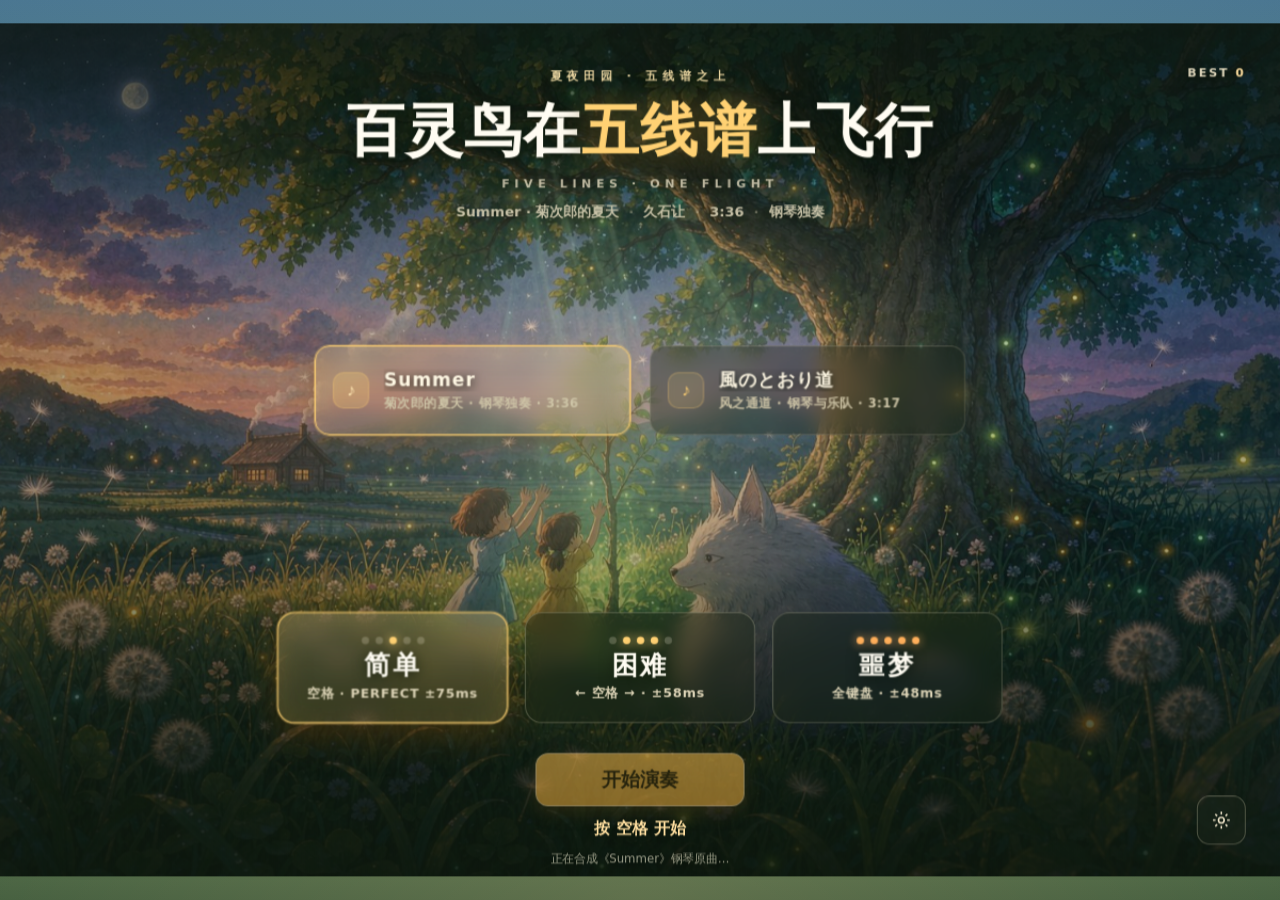
==== commit 55911503: "新增第二首曲目《風のとおり道》+ 每首歌专属场景背景 曲目系统 - 新增 SONGS 注册表，分两类：synth（Summer，WebAudio 合成钢琴）与   audio（風のとおり道，播放内嵌录" ====
--- a/index.html
+++ b/index.html
@@ -194,6 +194,28 @@
   text-shadow:0 2px 10px rgba(14,24,12,.9)}
 .t-song .dot{opacity:.45;margin:0 9px}
 
+/* 选曲行：横排在标题与难度之间 */
+.t-songs{position:absolute;left:0;right:0;top:302px;display:flex;justify-content:center;gap:18px}
+.song-card{position:relative;width:296px;height:84px;border-radius:14px;cursor:pointer;
+  display:flex;align-items:center;gap:14px;padding:0 16px;text-align:left;
+  background:rgba(28,38,26,.38);border:1.5px solid rgba(255,244,214,.18);
+  backdrop-filter:blur(10px) saturate(1.1);
+  transition:transform 160ms ease,background 160ms ease,border-color 160ms ease,box-shadow 160ms ease}
+.song-card:hover{background:rgba(38,52,34,.54);transform:translateY(-3px)}
+.song-card:focus-visible{outline:2px solid #FFD173;outline-offset:3px}
+.song-card[aria-checked="true"]{
+  background:linear-gradient(180deg,rgba(255,226,164,.20),rgba(255,196,110,.10));
+  border-color:#FFD173;box-shadow:0 0 0 1px rgba(255,209,115,.40),0 12px 30px rgba(120,70,10,.36),inset 0 0 30px rgba(255,196,90,.14)}
+.sc-mark{width:34px;height:34px;flex:0 0 34px;border-radius:10px;display:flex;align-items:center;justify-content:center;
+  font-size:16px;color:#FFD173;background:rgba(255,209,115,.12);border:1px solid rgba(255,209,115,.30);
+  transition:background 160ms ease,color 160ms ease}
+.song-card[aria-checked="true"] .sc-mark{background:rgba(255,209,115,.24);color:#FFE6B4}
+.sc-body{display:flex;flex-direction:column;gap:5px;min-width:0}
+.sc-name{font:700 17px/1.2 var(--font-ui);color:#FFF8E4;letter-spacing:.06em;
+  text-shadow:0 2px 10px rgba(12,22,10,.85);white-space:nowrap;overflow:hidden;text-overflow:ellipsis}
+.sc-meta{font:600 11.5px/1.2 var(--font-ui);color:#CFC6A8;letter-spacing:.04em;
+  white-space:nowrap;overflow:hidden;text-overflow:ellipsis}
+
 .t-diff{position:absolute;left:0;right:0;top:552px;display:flex;justify-content:center;gap:16px}
 .diff-card{position:relative;width:216px;height:104px;border-radius:16px;cursor:pointer;
   display:flex;flex-direction:column;align-items:center;justify-content:center;gap:8px;
@@ -308,6 +330,26 @@
 #stage.is-title #scene-bg::after{content:'';position:absolute;inset:0;
   background:radial-gradient(58% 46% at 50% 44%,rgba(255,246,220,.30),rgba(255,246,220,0) 68%),
              linear-gradient(180deg,rgba(24,32,20,.34) 0%,rgba(24,32,20,.05) 30%,rgba(24,32,20,.10) 62%,rgba(18,26,16,.52) 100%)}
+
+/* ---- 曲目专属场景插画 ----
+   Summer 用上面的默认底图；其余曲目按 .song-<id> 覆盖。
+   这张《風のとおり道》是夜景，本身比夏图暗（灰度均值 .18 vs .28），
+   所以不能照抄夏图的 brightness(.62)，否则游戏时会糊成一片黑；
+   这里反过来提亮，并把压暗层换成偏冷的蓝（夏图那套 rgba(10,18,12) 是绿调，
+   盖在夜景上会把天空压成脏绿色）。 */
+#scene-bg.song-kaze{background-image:url([data-uri]);
+  /* 1080×608 的 16:9 图去 cover 1200×800(3:2) 舞台 → 纵向不裁，横向各裁 7.8%，
+     所以只有 X 值有用（Y 值写多少都一样）。主体偏左：龙猫在 25–35%、女孩在 55–70%，
+     而唯一暖色锚点（小屋灯火）在最左，居中会把它切掉大半；
+     左移到 32% 把灯火救回画面，右侧多让出的部分是树冠，无损主体。 */
+  background-position:32% center;
+  filter:brightness(.88) saturate(1.06) contrast(1.03) blur(1.1px)}
+#scene-bg.song-kaze::before{
+  background:linear-gradient(180deg,rgba(6,11,22,.34) 0%,rgba(8,15,28,.08) 34%,rgba(7,13,24,.10) 66%,rgba(5,9,18,.44) 100%)}
+#stage.is-title #scene-bg.song-kaze{filter:brightness(1.0) saturate(1.1) contrast(1.02) blur(0px)}
+#stage.is-title #scene-bg.song-kaze::after{
+  background:radial-gradient(60% 46% at 50% 48%,rgba(178,204,244,.24),rgba(178,204,244,0) 70%),
+             linear-gradient(180deg,rgba(16,24,40,.30) 0%,rgba(16,24,40,.04) 30%,rgba(14,22,36,.10) 62%,rgba(11,18,30,.46) 100%)}
 
 </style>
 </head>
@@ -414,6 +456,24 @@
                 <div class="t-sub">Five Lines · One Flight</div>
                 <div class="t-song">Summer · 菊次郎的夏天<span class="dot">·</span>久石让<span class="dot">·</span>3:36<span class="dot">·</span>钢琴独奏</div>
               </header>
+
+              <div class="t-songs" role="radiogroup" aria-label="选择曲目" id="t-songs">
+                <button type="button" class="song-card" data-song="summer" role="radio" aria-checked="true">
+                  <span class="sc-mark">♪</span>
+                  <span class="sc-body">
+                    <span class="sc-name">Summer</span>
+                    <span class="sc-meta">菊次郎的夏天 · 钢琴独奏 · 3:36</span>
+                  </span>
+                </button>
+                <button type="button" class="song-card" data-song="kaze" role="radio" aria-checked="false">
+                  <span class="sc-mark">♪</span>
+                  <span class="sc-body">
+                    <span class="sc-name">風のとおり道</span>
+                    <span class="sc-meta">风之通道 · 钢琴与乐队 · 3:17</span>
+                  </span>
+                </button>
+              </div>
+
               <div class="t-best">BEST <b id="best-score">0</b></div>
 
               <div class="t-diff" role="radiogroup" aria-label="选择难度" id="t-diff">
@@ -576,12 +636,59 @@
 };
 function diffOf(){return DIFFS[G.diff]||DIFFS.hard;}
 const PERFECT_W=30, GOOD_W=65;
-const BEAT=0.6, BAR=2.4, SONG_BARS=90, MUSIC_LEN=216, TAIL_LEN=1.5;
+/* 下面这 6 个是「当前曲目」的时间基准，切歌时由 applyTimeline() 整体重写 */
+let BEAT=0.6, BAR=2.4, SONG_BARS=90, MUSIC_LEN=216, TAIL_LEN=1.5;
 const TRAVEL=610, LEAD_IN=TRAVEL/340;            // 音符生成→判定线的时间与行程
 const NOTE_SPEED={standard:340,practice:290};
 const JUDGE_Y_DESKTOP=560, JUDGE_Y_MOBILE=620, SPAWN_Y_MOBILE=10;
-const CHART_END=214.8;
+let CHART_END=214.8;
 const SCORE_PERFECT=100, SCORE_GOOD=50;
+
+/* ============================================================
+ * 曲目表
+ *   ① synth 型：WebAudio 程序化钢琴合成，弹奏点来自内联的 MIDI 音符表
+ *   ② audio  型：播放内嵌的真实录音，弹奏点来自 tools/song2chart.py 离线分析
+ * 两类共用同一条 chartFromMusic() 管线，差别只在"声音从哪来"。
+ * ============================================================ */
+/*<<<SONG_KAZE>>>*/
+const KAZE={
+  timeline:{musicLen:196.77,chartEnd:195.27,tail:1.5,beat:0.6966,bar:2.7864},
+  /* 975 个弹奏点：毫秒,音高(MIDI),力度(0-99) */
+  onsets:'522,60.1,34;708,60.1,32;882,53,30;1057,60.1,28;1405,58.1,29;1579,58.1,31;1927,60.1,31;2101,60.1,33;2276,53,31;2450,60.1,27;2798,58.1,30;2972,58.1,32;3320,58.1,29;3495,65,30;3669,51.1,29;3843,51.1,30;4191,51.1,30;4365,51.1,31;4714,58.1,29;4888,65,31;5062,51.1,28;5236,58.1,30;5584,51.1,28;5759,51.1,30;5909,72.1,10;6107,72.1,25;6281,72.1,25;6455,56,24;6629,56,22;6978,63.1,24;7152,63.1,25;7500,63.1,24;7674,56,24;7848,63.1,24;8022,63.1,22;8371,63.1,23;8545,72.1,25;8893,63.1,24;9067,65,24;9242,65,23;9416,63.1,24;9764,63.1,22;9938,63.1,22;10286,70,22;10461,63.1,24;10635,63.1,22;10809,63.1,24;11157,63.1,23;11331,70.1,23;11505,63.1,29;11680,56,31;11854,56,31;12028,56,27;12202,56,30;12376,63.1,27;12550,56,30;12725,63.1,30;12899,63.1,28;13073,63.1,30;13247,63.1,30;13421,63.1,29;13595,63.1,30;13769,63.1,27;13944,63.1,29;14118,56,30;14292,63.1,27;14466,70.1,29;14640,65,30;14814,65,31;14988,65,31;15163,63.1,26;15337,63.1,28;15511,63.1,30;15685,63.1,28;15859,63.1,27;16033,55,27;16208,63.1,28;16382,63.1,31;16556,63.1,21;16730,63.1,26;16904,62.9,18;17078,31.7,33;17252,31.7,19;17427,51.1,23;17601,51.1,24;17775,31.7,36;17949,31.7,16;18112,31.7,24;18297,31.7,16;18483,51.1,19;18646,51.1,21;18820,51.1,23;18994,51.1,25;19168,60.1,37;19342,72.1,19;19505,51.1,25;19691,31.7,20;19865,53,28;20039,30.8,17;20213,30.8,25;20387,30.8,24;20561,30.8,35;20735,30.8,18;20898,30.8,22;21084,58.1,17;21258,30.8,21;21432,58.1,17;21606,30.8,19;21780,30.8,20;21954,58.1,37;22129,58.1,19;22291,58.1,23;22477,30.8,15;22651,30.8,27;22825,34.3,16;22999,40.8,23;23174,53,17;23348,60,32;23522,60.1,16;23696,53,22;23870,53,16;24056,48.1,18;24218,40.8,16;24393,53,22;24567,53,16;24741,53,31;24915,53,16;25078,40.8,22;25263,53,19;25437,30.8,24;25612,30.8,17;25786,30.8,22;25960,30.8,24;26134,30.8,36;26308,30.8,17;26471,30.8,21;26657,55,19;26831,42.8,24;27005,55,18;27179,55,20;27353,55,22;27527,42.8,35;27701,72.1,22;27864,43.3,22;28050,30.8,18;28224,31.7,27;28398,31.7,19;28572,44.2,20;28746,31.7,21;28920,31.7,35;29095,31.7,18;29257,31.7,22;29443,44.2,18;29617,51.1,20;29791,51.1,22;29965,51.1,23;30140,63.1,25;30314,51.1,35;30488,72.1,20;30650,51.1,24;30836,51.1,21;31010,48.1,26;31184,30.8,17;31359,30.8,25;31533,30.8,25;31707,45.9,36;31881,58.1,16;32044,30.8,22;32229,58.1,16;32403,42.8,21;32578,30.8,17;32752,63.1,20;32926,30.8,21;33100,58.1,36;33274,58.1,19;33437,58.1,24;33622,30.8,16;33797,30.8,27;33971,60.1,17;34145,53,22;34319,53,18;34493,60,32;34667,60.1,16;34830,30.8,23;35016,48.1,15;35190,30.8,21;35364,30.8,18;35538,30.8,25;35712,30.8,19;35886,30.8,33;36061,30.8,18;36223,55,22;36409,70.1,22;36583,30.8,27;36757,48.1,19;36931,55,25;37105,48.1,24;37280,48.1,34;37454,35.8,19;37616,35.8,21;37802,48.1,20;37976,48.1,22;38150,48.1,22;38325,48.1,24;38499,70.1,26;38673,48.1,38;38847,48.1,19;39010,48.1,22;39195,34.3,17;39369,34.3,27;39544,31.7,18;39718,31.7,21;39892,31.7,22;40066,31.7,35;40240,31.7,18;40414,31.7,22;40588,31.7,18;40763,51.1,20;40937,51.1,19;41111,51.1,22;41285,63.1,25;41459,44.2,34;41633,60.1,19;41796,31.7,24;41982,51.1,20;42156,34.3,27;42330,30.8,18;42504,30.8,23;42678,30.8,24;42852,30.8,34;43027,30.8,17;43189,30.8,20;43375,30.8,17;43549,30.8,22;43723,58.1,17;43897,58.1,16;44071,30.8,19;44246,57.9,34;44420,58.1,19;44582,58.1,22;44768,30.8,16;44942,30.8,28;45116,60.1,17;45291,60.1,23;45465,53,17;45639,60.1,30;45813,60.1,17;45976,53,23;46161,53,14;46335,63.1,20;46510,60.1,14;46684,60.1,20;46858,53,18;47032,60.1,30;47206,40.8,17;47369,53,22;47554,53,18;47729,30.8,26;47903,30.8,17;48077,30.8,21;48251,30.8,23;48425,30.8,35;48599,55,17;48762,30.8,21;48948,55,18;49122,60.1,22;49296,55,17;49470,43.3,18;49644,55,23;49818,55,32;49993,43.3,22;50155,55,20;50341,55,16;50515,31.7,27;50689,31.7,18;50863,31.7,19;51037,31.7,20;51212,31.7,33;51386,31.7,19;51548,31.7,23;51734,51.1,17;51908,31.7,22;52082,44.2,19;52257,31.7,22;52431,51.1,24;52605,60.1,35;52779,31.7,19;52941,51.1,23;53127,51.1,19;53301,35.8,26;53476,30.8,17;53650,30.8,23;53824,30.8,24;53998,58.1,34;54172,30.8,18;54335,30.8,22;54520,30.8,16;54695,42.8,21;54869,58.1,15;55043,30.8,19;55217,30.8,21;55391,58.1,34;55565,58.1,18;55728,30.8,24;55914,30.8,16;56088,30.8,26;56262,60,17;56436,53,21;56610,48.1,16;56784,60,31;56959,60.1,16;57121,35.8,22;57307,53,16;57481,53,21;57655,30.8,17;57829,30.8,23;58003,30.8,19;58178,42.8,31;58352,30.8,18;58514,30.8,21;58700,30.8,20;58874,30.8,25;59048,48.1,18;59222,35.8,24;59397,29.8,22;59571,48.1,32;59745,48.1,18;59907,48.1,20;60093,48.1,21;60267,48.1,20;60442,48.1,21;60616,48.1,22;60790,48.1,24;60964,60.1,36;61138,48.1,22;61301,48.1,22;61486,48.1,20;61661,43.3,28;61835,34.3,18;62009,34.3,22;62346,61,30;62531,61.2,17;62705,49.2,19;62880,34.3,16;63054,34.3,23;63228,61.2,17;63402,61,16;63576,61.2,17;63750,61,28;63925,61,20;64087,61,25;64273,61.2,20;64447,61,25;64621,49.2,21;64795,61,26;64969,49.2,20;65132,48.8,31;65457,34.3,19;65666,56,16;65840,63.2,21;66014,68.1,16;66188,61,16;66363,61,14;66537,61.2,32;66711,60.1,16;66873,53,19;67233,34.3,27;67408,48.1,15;67582,48.1,21;67918,48.1,28;68104,48.1,16;68278,48.1,18;68452,48.1,16;68627,48.1,21;68801,35.8,19;68963,63.1,18;69149,48.1,17;69323,63.1,31;69497,63.1,18;69660,51.1,22;69846,63.1,17;70020,62.9,24;70194,62.9,20;70368,39.1,27;70542,63.2,23;70705,63.2,32;70879,35.8,26;71030,35.8,24;71239,48.1,19;71413,48.1,23;71576,63.1,20;71761,62.9,20;71935,62.9,17;72110,62.9,32;72284,62.1,22;72435,55,23;72632,55,16;72806,34.3,26;72980,49.2,19;73154,61.2,22;73491,61,27;73677,61.2,19;73851,49.2,19;74025,49.2,18;74199,53,22;74374,61.2,16;74548,61.2,18;74722,61.2,18;74896,61,29;75070,61.2,20;75233,61,23;75418,61.2,18;75593,34.3,26;75767,34.3,20;75941,49.2,28;76115,34.3,20;76278,34.3,30;76452,34.3,19;76603,61,22;76812,45.9,15;76986,45.9,21;77160,56,16;77334,56.2,16;77508,61.2,14;77682,61.2,30;77857,63.1,17;78019,34.3,21;78193,34.3,15;78379,53,25;78541,48.1,16;78716,48.1,19;79064,48.1,26;79389,35.8,20;79598,48.1,17;79772,63.2,19;79935,48.1,21;80120,48.1,23;80295,35.8,17;80469,60.1,29;80643,60.1,19;80805,60.1,21;80991,58.1,19;81165,34.3,24;81328,34.3,20;81514,53,23;81688,53,20;81850,53,29;82024,60,23;82175,60,20;82384,34.3,17;82559,45.9,20;82721,60.1,23;82895,30.8,24;83081,58.1,21;83244,30.8,29;83429,48.1,21;83592,35.8,23;83766,34.3,17;83952,53,25;84126,53,19;84288,31.7,21;84474,31.7,22;84637,60,34;84822,60,18;84985,60,22;85171,60,15;85345,60,20;85519,60,18;85693,67,19;85867,66.9,21;86042,60.1,31;86216,65,19;86378,65,21;86564,65,17;86738,53,25;86901,58.1,18;87086,30.8,21;87261,30.8,22;87435,30.8,32;87609,58.1,17;87760,30.8,21;87957,58.1,16;88131,30.8,22;88294,63.1,15;88468,63.1,17;88654,63.1,19;88828,63.1,31;89002,63.1,16;89153,63.1,21;89525,30.8,25;89699,60.1,17;89861,60.1,23;90047,53,16;90221,60.1,29;90558,53,22;90918,60,19;91080,60.1,15;91266,66.9,19;91440,60.1,15;91614,60.1,30;91788,53,15;91951,53,21;92137,65,15;92311,53,22;92485,55,16;92648,55,21;92833,30.8,22;93008,66.9,30;93182,66.9,15;93333,55,19;93530,60,16;93704,67,20;93867,67,15;94041,55,19;94227,55,18;94389,42.8,32;94575,55,19;94737,60.1,20;94912,43.3,16;95097,30.8,25;95271,31.7,18;95434,31.7,19;95608,51.1,20;95782,31.7,33;95968,60.1,18;96131,48.1,22;96316,60.1,16;96491,60,21;96653,51.1,19;96839,67,19;97013,67,20;97176,60,32;97361,60,17;97512,65,21;97710,51.1,16;97884,53,24;98046,58.1,17;98220,58.1,22;98406,45.9,22;98569,45.9,32;98754,58.1,16;98905,30.8,20;99103,30.8,15;99277,63.1,22;99439,63.1,15;99614,63.2,18;99799,63.1,18;99962,42.8,32;100148,63.1,16;100310,63.1,21;100670,30.8,25;100833,60.1,16;101007,60.1,21;101181,53,18;101367,60.1,29;101541,53,16;101703,53,23;101878,48.1,15;102063,48.1,24;102226,67.2,16;102412,55,20;102586,30.8,16;102760,30.8,31;102934,30.8,16;103085,30.8,20;103282,55,17;103457,43.3,24;103619,48.1,16;103805,60.1,20;103979,48.1,19;104153,60,31;104327,35.8,17;104478,35.8,22;104676,60.1,19;104850,63.1,21;105012,60.1,19;105186,63.1,21;105372,70.1,22;105535,70.1,35;105720,63.1,20;105871,63.1,23;106069,62,19;106243,42.8,23;106417,34.3,18;106591,61,23;106928,61,28;107102,61,15;107253,61.2,19;107462,60.1,17;107636,34.3,21;107810,61.2,16;107984,61,17;108159,61.2,17;108321,61,28;108507,61.2,18;108658,61,24;108844,61.2,20;109029,34.3,25;109203,34.3,19;109366,34.3,28;109552,34.3,20;109703,34.3,31;109888,34.3,19;110039,34.3,22;110237,34.3,15;110422,63.2,20;110597,68.1,15;110759,61,16;110945,61.2,15;111107,61.2,32;111293,60.1,17;111456,53,19;111816,34.3,25;111990,60.1,17;112164,35.8,19;112501,35.8,27;112826,48.1,18;113035,48.1,16;113209,63.1,21;113371,48.1,20;113546,48.1,21;113731,62.9,16;113905,62.9,30;114080,63.2,18;114231,62.9,23;114428,62.9,16;114602,62.9,21;114776,63.2,18;114950,63.2,24;115113,51.1,22;115275,62.9,30;115461,63.1,27;115612,63.1,24;115821,48.1,17;115995,48.1,22;116158,63.1,23;116332,63.2,21;116518,62.9,15;116680,62,32;116866,68,19;117017,62,25;117203,55,14;117388,34.3,23;117563,61.2,19;117737,61.2,21;118073,61,27;118259,61,16;118433,30.8,19;118608,34.3,15;118782,34.3,21;118944,61.2,18;119118,61.2,19;119304,61.2,16;119467,61,28;119652,61,19;119803,61,24;119989,61.2,18;120175,34.3,24;120349,49.2,18;120512,53,26;120697,34.3,18;120848,34.3,29;121034,34.3,20;121185,34.3,22;121382,56,15;121568,63.2,20;121742,68.1,16;121905,61,17;122091,61.2,14;122253,61.2,29;122439,63.2,16;122590,45.9,20;122776,34.3,16;122961,34.3,22;123135,67,16;123298,43.3,20;123646,68,26;123971,63.1,20;124180,62.9,17;124354,63.2,20;124517,48.1,22;124691,35.8,25;124877,48.1,17;125039,48.1,28;125225,48.1,18;125376,60.1,22;125574,58.1,18;125748,34.3,21;125910,34.3,19;126084,53,23;126270,53,17;126433,34.3,28;126607,34.3,25;126758,53,20;126955,34.3,16;127141,72.1,21;127303,30.8,24;127478,30.8,25;127663,42.8,19;127826,53,31;128000,53,20;128174,60,24;128348,34.3,17;128534,34.3,23;128708,65,17;128871,53,24;129045,65,18;129219,65,35;129405,60.1,16;129567,53,23;129753,60.1,14;129927,51.1,19;130090,67.2,17;130264,31.7,18;130450,60,19;130612,67,30;130937,65,19;131135,51.1,15;131320,48.1,20;131483,30.8,19;131657,58.1,20;131831,30.8,19;132005,30.8,32;132180,58.1,15;132342,58.1,21;132540,58.1,15;132714,30.8,21;132876,58.1,16;133050,63.1,17;133236,30.8,17;133399,30.8,29;133573,58.1,15;133724,63.1,19;134107,72,22;134269,72,15;134444,53,21;134792,60,28;135140,60,23;135500,48.1,20;135663,48.1,15;135837,60,20;136011,60,14;136185,60,26;136510,65,19;136719,64.9,14;136893,72,20;137056,30.8,17;137230,30.8,21;137416,30.8,19;137578,42.8,32;137752,67.2,16;137915,43.3,21;138101,42.8,16;138286,67,20;138449,55,17;138623,55,19;138797,55,18;138971,48.1,30;139146,42.8,20;139308,55,19;139494,55,15;139680,31.7,22;139842,31.7,18;140016,51.1,19;140190,44.2,21;140365,60,34;140550,60,16;140713,60,23;140887,65,16;141073,60,19;141235,60,18;141410,51.1,21;141584,51.1,20;141758,60.1,33;142083,65,20;142292,51.1,16;142466,64.9,21;142629,30.8,15;142803,58.1,23;142977,30.8,23;143151,58.1,32;143325,58.1,16;143488,58.1,23;143685,58.1,15;143859,30.8,20;144022,30.8,15;144196,30.8,20;144382,30.8,16;144544,30.8,30;144718,58.1,16;144869,63.1,21;145067,62.9,14;145252,62.9,22;145415,60.1,16;145589,60.1,21;145763,53,17;145937,60,29;146112,53,16;146286,60,23;146460,48.1,16;146646,55,22;146808,55,17;146982,30.8,22;147156,30.8,19;147331,42.8,27;147656,30.8,21;147853,55,16;148039,66.9,21;148201,48.1,17;148376,60.1,20;148550,48.1,22;148724,60.1,30;148910,60.1,16;149060,60,23;149246,48.1,17;149432,60.1,18;149595,60.1,22;149769,60.1,22;149943,30.8,24;150105,30.8,35;150291,34.3,19;150442,34.3,22;150639,48.1,15;150814,35.8,21;150988,60,17;151162,51.1,23;151336,60,20;151510,60.1,37;151684,65,16;151847,53,23;152033,60.1,17;152218,31.7,20;152381,51.1,19;152555,60,20;152729,51.1,21;152892,60,30;153078,60,16;153228,64.9,18;153426,51.1,16;153612,53,20;153774,58.1,18;153948,58.1,22;154122,30.8,21;154297,30.8,33;154471,58.1,17;154633,58.1,21;154819,30.8,16;155005,30.8,20;155167,30.8,15;155341,30.8,18;155516,63.1,15;155678,62.9,31;155864,62.9,17;156015,63.2,19;156212,63.1,14;156398,34.3,22;156561,34.3,16;156735,60,23;156909,53,14;157083,60,28;157431,60,22;157605,63.1,15;157791,48.1,19;157954,48.1,16;158128,48.1,21;158302,60.1,16;158465,60.1,26;158801,70,18;158999,53,16;159184,53,21;159347,30.8,16;159521,30.8,22;159695,55,22;159869,42.8,33;160044,55,16;160206,55,21;160392,55,16;160578,55,18;160740,55,17;160914,60.1,20;161088,65,20;161251,55,31;161437,55,21;161588,48.1,20;161785,55,16;161971,60.1,21;162133,31.7,18;162307,65,20;162482,31.7,21;162656,66.9,36;162842,60,16;162992,60,23;163178,51.1,16;163364,51.1,20;163527,51.1,20;163701,51.1,23;163875,51.1,22;164037,63.1,33;164223,60,17;164374,51.1,20;164571,51.1,16;164757,70,21;164920,30.8,16;165094,30.8,23;165268,30.8,23;165442,70,32;165616,57.9,14;165779,65,22;165965,30.8,15;166139,30.8,19;166313,30.8,15;166487,63.1,20;166661,30.8,18;166824,62.9,33;167010,63.1,15;167160,63.1,20;167358,63.1,15;167544,34.3,21;167706,60.1,18;167880,53,21;168054,53,18;168229,53,31;168577,60,23;168751,53,15;168937,66.9,21;169099,30.8,16;169273,66.9,23;169448,30.8,18;169610,42.8,29;169796,70,17;169947,70,21;170144,55,18;170330,42.8,19;170493,48.1,17;170667,60.1,22;170841,60.1,21;171015,60.1,33;171189,60.1,17;171352,60.1,22;171537,48.1,19;171712,48.1,19;171886,60.1,22;172060,60.1,23;172234,30.8,24;172397,30.8,38;172582,34.3,17;172733,34.3,22;172931,48.1,15;173116,48.1,19;173453,37.2,13;173801,37.2,14;174138,37.2,15;174498,37.2,23;175206,37.2,28;175903,63.1,26;176263,60,14;176611,35.8,15;176913,35.8,15;177284,51.1,25;177946,48.1,26;178643,72.1,23;179026,37.2,14;179363,37.2,15;179688,37.2,20;180048,37.2,28;180767,37.2,26;181464,36.5,31;181835,55,13;182161,35.8,14;182486,55,17;182834,51.1,20;183229,51.1,12;184157,66.9,24;185783,35.8,5;192969,65,8',
+  audio:'SUQzBAAAAAAAIlRTU0UAAAAOAAADTGF2ZjYxLjcuMTAwAAAAAAAAAAAAAAD/[base64]/[base64]/+6BkAA/[base64]/+6JkDA/[base64]//[base64]//[base64]/7oGQMj/[base64]/7omQMD/[base64]/+6BkDI/[base64]/+6JkDA/[base64]//[base64]//[base64]/7oGQMj/[base64]/7oGQMj/[base64]/7omQMD/[base64]/+6BkDI/[base64]/+6JkDA/[base64]//[base64]//[base64]/7oGQMj/[base64]/7omQPD/AAAGkAAAAIAAANIAAAAQBYAgAOAAAgCgBAAbAABP1BdY8JEakZZ7lJher2E/NTJwuUJxbgusxOFqKnyQuWQnzCBffcyAhFxOKC8mG1GRxaOhdNNA4JRxAHB0sIPFM0V+wjfiaYIv4XWIhaaVzInimjsMjmWX/ucp0xYQjSn7wnieRGR6VhAlwjYCDMpZA8QCjhiaaG5faU4sqayLjP4dk4ds2D6TML3Nz5K0LM/KRDDyB7Sz7ubD7jtsXU7m99h2n5f+dn0yVLQJmOUiFnlKTICxQSHCwRHc0gasmVn9tn/7tNKT2dzUD6xsbEzM2DIz4fUpp/93pSexffb1C9VcHnIpnsKE5zCw6H8SQtjgcKGzyeOz+AJBYv3V/t/Q4RGDlSWPkmxYAy95RA9N9PJ7z6Qi4LWQmkDMJrIEJpDnp3bcxQAVbSAzgAgeFnECDpmIa6fiM2KIKvuyHu2IPcRGkMu2g/U2fYP09ZOo5hCP4iHtoMUQjCad69oZe9ye5l6++M1OPD7/4hA9cf/xGPew5BgiXHpEnUi2kgQPhaMnKBiNE7s8mYhGIfNBDV5d2mUQQh9YILJ3zJC3MIEIh2whjQEAKaO7u84QAVc0c3EcSu5kRoTnM9ETiJpohRPrCLEQjc4EQq5vX6eEEbm57vnuaE55OcQniOe7/+7+ieiUwiM9Ijk/P/+6Bk/4/EG2wbASkccn7NA3IYBmARgbL+B7DFyc8y38CTDfF/iB4fKhGMC0eHhUUVduXB0jMycMHEB1bJkZ9gLpoGDDUVz7mC6wojsxRFmUaLvYSxu9VWjMoqXDbawjH4pQJ7q6UVRM9eHI6RtsKy1fXVs6X2sndeb1Ufmorq+pXm1/orUdCC7cwwkYSYi2ulWz8ru++Ld6+5O1BjFQqM/k6TnBLLyvX21JLpMz2oZOrKiec/Pz+Xe0xO5RpgMJ4Cx/o3a2trMX6bFdQ30gQJM6yx9QJCz4wgAICEW19xnhGHCAE/RXDgaI44QQWYAgimDHKElDKhRyOi5zdHLnX3NC3lRKbtluzpClnWJL7H5k59LPz5UdG3T8uXIyp15Tzr8/LfIEVvELJ9hRxQE4LglHJuZ54ipo/MufiXWTIUJCgVVpel2IoRyicq7QI2SjizmlL0ZQXjayMQemqS1DDSimW6bP07Ne5g3CsjS1qlG9iU9hCNsqexRz2k0thiLv8flmVP/xqog2GOW2d1e3ioP1t8odBNHtc39pnhqfy+Vr4y/WZnovYjKHVj1rJs1LaNVvtRQSyFP1vWq1Nh/iaZAdaZZJotKZzDiaSJtoGh6ig62i9qgxQiZQc9yEE8lmpAzaaZKStjbf2U2TeOTxy8+8GIVPInfOGX5KXn+ee3P+b7O31rVmmzynP/+6Bk8Y/[base64]/8eL/ld90bMCs8JMl8f3Zh13YyTYTjOHjOrp6+/7me/pK5n8b+lz1PjPre/jav/+f52sYQPGXA8weusFfiTs3qKUP2DQ3n0kBmJg5xQl+cKcQOOkQVR2QGEDm1uo0RBsbD6MhvWZGhoIShc2FkavPGBozhHwJ8ArgCoEzfTWhTd0RBMohqANiCeMNey0zdCnYMUBpwoAWQAEAqJP+3td9PJB0EDMHAw4yGHebqIIa9P9P9n6H3f/f//V+PBweT4uR0BB0Px/N7Z92EeKyCPW4ovsIBnGBc+ehwaNLAqUSkBoB5rdAlGABuCoRV9RoaD1C9gtfsaKNGcDaBLgDEBIEf0EFufRHOdEECcGzfUtM308RgUhyDkBCB0N/6r/+6JE6wAD32bHJTygAnxtCNisIABPdPUuGbkAAeSmKXc00ADJ3qfPaC3QQt/f7X/QniYPp/p/indOEJnGIkkiCTLbLNQ7FMV4mekhJ58mxpx4t7C38xmYqKxM9o9MLKk9jWdGzWNQjCYBETHaD8fHUP8iOKsjnERyhetNHpCpLod/kppvoRlmIiJ1W5KxpZHWrvRyGcayoZU1Jqj0xDbkDkIrDY29H1731/T+v/p/RC1BrdtipNMgkzfAYqvWUsVxZCYrj+pA6ao8VwQqWYzMtJR69uSTSp951tWlXzVQmIgbHr/Pm18P/3OVqLck6SbW1rZO/Dv//a2v+JWpzrn7O02o5/dxZJY4164uTWGtVJtJIzAJBPBJAdAabTmuPOKgsDYfOQg2zH2sAMkkAABORAxW58kLLAqNoiUUAtlOlnZWapU4c5QvOl1A2vnuLLCrnmzCp/jOtahwsx1OFAHcYqqe0jJ1EPYcR/qTUJkvDvA1d4u3JOO4F7RbxLVHO6WWhhQ+zzWZXToQ6EP99m/Ql3Sqtc6kKLGA52MVN2el12mc65cYoe6wBG2oCQXJkmn6Y6tR/W3VUKDw6tk0KlLDnZnnFcqNVQE7Cew4kr/Nat0SlITLTNc23uGFAIM0OTjp8TmHJeAw1atwom4Pk9QO4QVIdWHpm2vkR//mSqtDNvpdD/zf9O/8hbAj//ugROgAA7xmVG9pQAZ2Kcs97CwAj7ktRaw8r9HeJar1h426VUN3qKOKFvii32fG3GaXbdNyEGhjIVM0NkMqbdMGNo0BD7QykYQrVbYUgFiiB6YjS2GBEjLBxDG6PcZYzJrt68x89XbayKgxvM/K5zufaxd3UXqP2VMgoOfIx7HbWZpEEGXykIZGV6My3SvsrmNTZJltQhGlQg8WFxfelKJr6yKldx96Gtn3ui1EaNCfEI/+hCySMhJS7g+yq61QxSUpEYcFCrqHAtrYbPSvXLIw8nIRlT2KuUdsROg7Lebx5z98/Ws+LKYpj3Vv617/MzTp5moa7UDMD3kF5KO5Zb1dleBmXyo7qqnYZYp6dG1mSnoioUglSzOHA0NFh7Xa///rfd1p/0p2tjXUT70sSJNskqXZmjJ1urotF+yEkohxLJIOfo2kO48mTP1CB9/mppZP8nU7MWPNFggFw1ORYNxs1FV9tazajqcGsM4o1JXBFcpVgaq5ATmOpEOxRzeZM5DXoq2+nemtnsqursytMgkjM7EZbPuzs1G9f8ldausntLUGfJqm2BCSJNAAuXKRhxxR4Vq4iOFYEDFXqSF0nuFCVTWxDCjKdmUTLNaSeV/nsWMyMttSxbSsD1WCHgrd+saOmYv0htohNo4gYzNOWiFd0eqszKNX7o87IV7FX/fr1VvdV7MhhAFF//uiROmAA+BlVfsMK3Z57Kr9YMXSzz2XUawwT1ndsqq1l5V6IqZmrurWez90tS9czu/q+/pqNoRVNIAYAAAA06M4zZM5BOLAoN1BbFUgYAgm+SwQJq4halsOs/RIjy7U9aWQv7K5K1lr0etP67tmOW85FONNrNhbHBCfTSCbjCAJrz/JzN2MKEhQXUgqs5YYqswl7pIjc/z5OVJ7yj+oOBoiUsliTwsLZayuTW47F3Bp7laIYx2AoBSJhP42aXERChZkeOxESiyrW9lsbkV2s3ZyodjoQhymZWIZ37EoRKVqu8/9DyrZ6bPQotXFocAAAAAAFxvZMXCWHLfkQdM8nY74AwYDTDynOeRhF1OJmEYZjSr+XQyZ+5TLKWuqVfsnjGDaQLfjE/Fo9DLgx9pjSIeIQMDTyYgA6KTOmxoIG4mDAYs5jCtqcNkdLWcORFlYXg41aNAgqDAbTMEzBrpw+j3XSiGibyCNtWrlvVmla1rw022mW5tXeYsZXVyyxaVvXFI33i9d2P/59OkmR0qqOIFugE8FEZNGP1/mhd/Kq0dNkrpTygKrCWlHQHixCNQAAAA/yj3rfJ91LDDxBeglEKkj3U1SNfhcxDkEu/C36jkX+gfeGo09sX1D17nb8rtRzl7KjhiXggsb8Mq9wY5NvqXqAIBvYZV6NbUMQ6MaTI0pR6xKppUxvBWM0f/7oETpAmWmZctjeC6iwAypmnHj1lKszzGNPZpCWaVndbYXUJlWVMomZleelotQl6KxEMgq29/r+Wfh4swsADbrmDwOX6AegJYlIg2New2o+xTzYSem9mn24ZZH2EAAOUug6LWkP1kCABMr4TiAdWsqDRrUeXCd2A5NW220uk83+914a4/9/k9Z/dHvscq5yt+5A6IULQx7W9FXIj8OpJJCSy6weLwVquHIsCdZpheExEKZJTXLq46JA/Gp2mbcJNn7egCsRh1b7elVYooRtTyXL/0P3PoZlNZkKpimAVhc6ue0JLJdWRgF7NTwkFQoWIzxpbqEImmkCTLaLQgNyBzYwA3tFNq0S5i4n6+3rAVvuQB+JJaLxQjnTxMePcpi3Z3U3yYN1V1DO8XzZatyhhKSokOEGapmU4xBqkRVRZ0mzEEV+xAZJ2a9hjHbRLuVTPS+5TXLNYzGIYQDjq/pR9Grere22l6UW//SMvWm6BBOJsAkSYES4sucZMssvoKwijP09VLaS3KOzvI+yl245RP3JIkHDqqYLoj/7aIwlX7ZqH4g56MHdCNRysrlnoHNX/oZ/owyA/KBE072/ruWCxgeRYhBc66NXPARG25VIkxdHwGNiKQ4w2AYSnqGsgVVyIDOkAriQ0Pp+xdacJyVWeV1/u7M+zNJsPAGj+sDVFSnNQShrkGDiZEDrP/7omSLgQPOZdRrDCtkWuZanWFiiI6lmU+MME2ZYhlovYWV+AgrnLo5WXq1Tik/DihTns9SKzJetnlZ6FVSkO3SxSqqOGDCsnZPldzzfX/5L97elXG4dWDAAYzI2AAKOEY8oPVpk7LS0ZSiNw0ic6zQ2fuzhTPMXnzqnLVTAlVnrY+rn5YpLDMBmilLod7FLtv1L+a7qjRBI46rURmmuv5hoMvzRwdVA0qn//Swt/[base64]/EdEerCVFPmSINqSQmLN03CwZvlHMZ2HDhgZnKl2CToqQ9RMd2z+i+IiSSNhF26tAf+UiioYelDEi9St3Fnejy58grxJm7Lsnkt0tWSNpAcN2rNN+9/f1W+6/tjOAFFACVK+ExPBJlS6zT2Nl/GBSaXtR3JbHNzWQqjbu/HOfDwlS8o6jXnatNiW03nSyk3Wc7Bx1epimVU0Ij16f/+no/VMLtTdXVI5Gwi7aI5Mvtj/+6BkrYADz2XT6wsuNlimmo1hJWaPlZVRrCC5EVyZKrWGITqwBA8zbJtouBBQPrh8AsV2XxeSXYpcdSE0ojJJNZma33mmXbLieFAWS/+67SNoWzb+V2uvjSfF/TngyiB336DB4sdWYgu5X/W21gmVmwIjTbQJVuqt7UJOI6ByF0NtlJ6A0MpAmlGOtqMrnlubjS1i0KPYyym44UijAUggc6qdDliq2FZ3oylCAbu1iuigTsvmCifzCULIU6MhpC9LeuZm+3pdYoQUGAsGT7hcLhIVWg5//yd8SEjbYCTm0Df2Qs6IAj4HQX7KJqCAaC9QxnKxjG8hrHHj10wMyskxmjGMxck/hXA6On6j85Fcnr2N1QQQ6URxjO7e1nvxfXQOFmXPeVAeGakt1l1lSChSOFQMFAmaAjyBBF5i0iF//+vfIiVyMgguONMjkqFDN0LSCFDrU7cGA21b6WcrzcODzJWfN5Ip2Dc8zfdsaz5bE4HwGXTzlbri6/h+34fEZ53K2z8/f1PyjNf+9Ba7h7qm4lW23/3UO/q4fzT2zpnD4BiB3Fvd/9vse6+kBRtoJJ3YAvk+GmJMXwBgEGNdnNwYL9D5GBGvS+mxBNVrzheMUmV6LfpiDh/HkbJEswlIxygWLWkzqWySSlLN2SMXdCkZGtM2ujtQLxrA/VcqcZ8stQQ5rNsOYcHIUbD/+6JEzQADP0nU6esT1GkmSo09SKaNCRVZtYWAMbKXKnae0AMf4wKSfRzsTHdDzSZ0QABnbDO1YzLyluu/8AAB9R1koUXsFQKs4FAXqDgr9GnC4l9oKIZvYzE3xDjKcWxHrRpGq1jxT/z+MMxue59UqF3bETHC8M9IdxqxuZfh02LsRgFTBK6npX0TVbtev73MY3OyOvcpKOQ0VirLKkHyqdpJ7motf3MXd/KrUrlTNYvyW/l3fef+Oes636z+/eAiWEuoACs1Ut0wAHKzjl+4AAAdsQ8QuFfseUpQlmsRboSyXxFltTnBdrbIHXFztZFuGADo+QsSvgEzTcR33nltT/xJQ/lmh17vbGyQ5YMHjZw7SJcvrY048L5FFLcXeJ4U1nylHa153Z23UsWolKey3HVBDvP5hXrzdvUsuW6Wm5nuz+fP/P8//HLD/+1ztWyZhWAA02pY2BAABWaBLXIpVZPbg5hQ1W+hUPEoP3Sc24jYFZpR0Wl3K/gHYcT1G3jvmN6DhswMBZ7eCnjtEAYDWWIqab08jJVRHZWqK/j7hvHkBHQ04eLktrlSNVczRM5gY5ccfyfdqYxGpWPf///xizw847GTn4a9v/7tECPZ9PkyGAAGBK/mPo52ZJhgPznQvhulCNRKwhmsLouhxMOeMIXUTY3TNBxMXTy5u5ikSBIMo0D+SJePGqDo//ugRO2ABJE70v5jIAKPh6pPzGAATzzbS5mHgAILLGx3HtAAGJoPBOlJh6mtNAuSkskCCXi0zMEjVEeBKM6CETHqZ0laVE3Tp7ZLUj6jNFF0fVspBm2bvRZv6////y4UHDAJSA6HOqq1smRuIAhu3PLp3mHP8MwRXViaL7NIrAb+t/hHn5PPphRDx4DyBGkP74TrxKDaLkaCde80QsIiROklNx/FPP6IlSaYtu7OrLVTbi9R3/z///9/1rfqSGkXvoX+lqOeawvKIEAbPMSoqwOVhXMkrSyEAlObgxx9MRblcC6FjQIOEowiVSPcscZmNJnGxUL1gqCSLx8JZcqaTaMjIcFUEImftqtnQkdqsWNHxds67GmtUxNTTP9ejk6HOc76/+7ptXmkJC37+a//WatyM4/2a86dR97sZyKYTsYmQgJptgAAyWtDZct0pRFyZjPD0SNBGkwJ7O0IL6pF0xPmOqqKLFVD3/m6cJTxVGKBO1WuN4ZyqnUKllHJRU40Yzq//5R/8kQOERQJicusYDQDcGjpJwTAj1Wu2JyZlrRvSB0XXy3cfiFcV3QMtrhBIKTq3m5SJNLbMmL8aqTHRbh1b1FLqTEQ3QPMSt1y9mt91PwIoMHYh8H+qe25QWmmzNoUj5dynd0UO4xCq6p3K6s3Rgej1HuPsaatC2qSynX/+///OyL+2u9i//uiRNEAA1pB1e9hAARti/sd56gAjUDLU6egctGXL2z1hYm+OT2HbZTQmt2QnI2QCDLcTJT7aAqhBJecBKsUBE4Sk9yYMMQ7YegkahQ5CzdYXcV/LPFwz//byFeHKMyPWSEtarS3zvTDFdzV72OwTNV7LQyj30GiMw1r+ruO6mh4HSi0FkO7sUrqlmGAZ3Zn0EaatzO8ym7bUaiK5XX/510+1LoifjR1mIwAUUSAAAlK6zA44s+MDokFk5tMAMzCROqpxLJ76sjsy2gn6HCzyno9Vrf/dsc58uhkaSwLTRC7DB/rrnRWGoQTMx9plmI4s0/TcqxAz9dnT3rKveucmimEHFsHd0Q6O72KR0R2Y11I96uyX/vm/9A0ql7WX1BBgF/mHM0unr0ygAwIoAAFS1cMsvs+qLZROW6MAInKYNRQlqaQH9Bx4ZZO53c0yBa9Z9eqnIuNBdZhYiDRHsUeWQJo0BLv2a+xMV7musji+Myi5Ajgw4k1tHDlIeVxF5l2P/Sulju5rqwp3pVb6uSzshl6aldTNWvd0T+3fr6eDT8AXo0kSSpb3+SdWKuPAhKPStjiGVFALZMVgS7ZLGWoVDPTV572fV3T/NNWvKfBUx37dMm4ttbzmdrewYOJbXj2f5tizx5xZokKjxh1RTb6Mm+KDDFAxSlIdH9HnQethtBYDOEwQxPW///98f/7oETwAAPwZdRrDyt2f2vKbWmCxI7hlUusJFGR97LrNYeVu47/50i2Ua1nY7ijxvRH2GvvGWq8kOttoApy7FIdIDwITINMMEPAUQpAR0N0C0IuaMJJF6bDiyCY0RBklIGfPJLUleRWGY40oeauP8p2oaNb/skLVy7UmljLHyD0nkioeDWPvKUxlOllIju9klWb9GldzGuMeK7bN6lqP/60WnSj6Srf2/U1aU1jXpuzsEFZHEEk5d2mQ65AoXAsFHAStuxEBNWmYG/7q5y2Ov1KKvK1apbpbdjvf/Wst/hm0Lu/4HSeF5C8TBK2cw7NESW7I4mzErOGUvT426ks2zhtqKwdZxY9dClf62fIQySIYWUpPv/9P84kOsT+OiI45EGEb10ddvjXy5awCgCDbcxXKmQ4ZLlQkxVhRNRas8JFac1/BGuBaBAfxVARoOSye2NYXnYIqrgIEpPLHHIOFIRpgagfVXNzA9/1p9ESv/0r/oK3SRcoQkIl6FBMwE0HhOoHw6J2CUlChcr9AD0RxkUchrKqTpA84MrSV2AE0kiBSduw2S6yoxE8kSLYsRsiyDrtsbIMReLrc2g6TV93hgnUAUcOZO2L6xgZBZMSgXO9KpB5oVPVhpbjDDollSRBPndQ9LVjkXJN/s0mOHcEDciHqSHuP/pevSWmDXGQJcw6InK3P62tO2EWMP/7oETphAPHZdRp6Sv2eYy63WElxM4s51GsJQyR5yEq9YYhyjzQqrFAussGSqqq/SDssiIIKbqFi+rooe0mgFmuM8bFVJxdW2UwugmhwBJUJI65GVPSuPvPzl/9x7CCBofWrpybs7W7k1Zoq5ur/NvqncU04gC7qHRUVIhBEr90HHLdFCIweS7mcaxaasil7i2rOdg6LoJW3tnLv5vRDOJPVfQye15VZebb14x4+wABppIEFOWj8DNH/LqT4iPDcWmEJ5alC6eVKuV/uiKB4bQobMaZciPKS9+QsslLNKoevPQrEIm1uzQrOrSqJ6qMQQOHyzJcYHVdwoOEYioPZEpKYlXkAY4iKJmOd2KnZl7r2IiOFirp/3MzmW6XW0mlGbXa37dPlqm93GL2SL1jaDTd36/Xkb1DKyQiEppRFULX0hYqXGf6mooNnyyepcmC69CmZ7s7d+ZZFnfMJiZQGT3CEaHyR896vf03tOVqxFn5TfYie4Vc3zhAUXo4cUVYx+MRz9HrdkKQkqKcxkotlT2PQp3S6EIzVI5kUjy2T9/9nv6tZBgo0IAkaoaMFJ3fFdzwQgcEhRECX5vIcRIstRNPnSZU7YGdA+FCE1TRWRpC68zKplj5E9l3Qnl6/m0jzUW7lqsobhXjGy5rNybcapR883oo+eZ3NAeWMeiLQ+/vREVtJro7zDW/df/7okTtgAP0ZtbrDCt8fMyqXWWFbI91l1msMK/R8DLqvZSd+pqoSLOc6uhhRmqtGMRdd/p2Vf/7ShYnG9yA424iETbsRuvcUCtw4vpypO1koaABMmZs6Wq7lylWjWlbJDbu92/+MUrrO2AWV/uG2pv/78t/aK52tBgQXOurVe5BAczRrjrlZv/8CQ4JC59nV2ehysU5TlZWSTOeiLb8j0Rr12ISZ3Nvqieel6+5zuiKqtRyuObI/MJSyVJIrbYpLae9bD5xBGgO0MDoPqIyuAJjNAJoEwtJDurS+26Uiee5/TmVd+jBZK59UeQzpNr6numUx3m1cotjdtNceIc8upscfrsn54EAmHCJM9B0fKu63KmqWclrdu8bmMY83b1e6J/8eeP7bdqK57u75EA3EkQAC5aTNtUjBqdCeaQWWEBGpIzZGilnYlTtgit7K1umod2ce91+q+N/PP81LrWV2oG1zbdDsyckzvYdqpqT8KFa1xzbGSDZ/L6yv96Bi3pGUll7/5kW9MpvPS8/PveynW/79JqQZhD3POmVe5zqX/Ui+ziU8GMti7iQXI4iCFLqgTm1xVsiA4Pkq2DVGRYHDAPbcQuZJDsxHZoqiZ2di1EkgbzuXZl42xE1VbhPFKb51jOqRIivcRIwwWSnm4iDeMap7QScfX+8zH60CkRieW/Zr5/0rmEkZtTxjh//+6Bk54AD0WXU6y8rdHUqKr1lh26PeZdLrCx4keipafWHoXpVHdTc8y26Pf3/dd3dnOHEMdVr9fVIqrEQ8mkQADbaTVkFExG8ORGpJYpSDQEEaNRpKRTazyu8kQbeHafPm84Pu6/l6FWLTRaFRESOW1N70EZ1Vo14ddXTpl8xE7TmeulqZ//N/7ya1IkKORYYHYZRyVmoQrCyPqyiGJg6AtXYs0hEyyflbk+VIblbL/8y85c/fvzzzLLBgnK2ggSJMAAGSgaM7rWlBdFgIXKjS2BCJmNYvG/cOxVpLOBAMP9lrkiOZrRHxtPR2DRpUkACcnc1Kk3NrX8rmzleeYqzz32012RJJ/Z/NZQmHrkSCj6I2atkXoatJzHmu6/fpzrGVV1abGwNnqt4y9K4QEXtsjTWQGGJDl/zJ1zEBQ5g3QaIighdBggzivNK6JwyQWOATcetEdiZDPdz83ENCPWoZLfHTdrCDpzXuM1Dyc/6tL1UJnnUlT2dfasdfJwDw7i16CUrJTLIp8W151rZu1n29vDDDqGO+KqYuabXX/1HfdTf//f3v3fUf81+3jprrKY1wY4gBEmiAAZIJ69K0T0vwrHMABdwUAKbF6sC/iFEYt8ipBDrSJZWHofSGVPtg9dv7lM+N5WTGQCglNLrs+6i41Rne9542X5bXRsq+e7PsVNllv/5j/hAd0H/+6Jk54AEE2VTawsc9GtqKl1hZ36RNZdVtaWAGcSdaPa0sALTJI9FoIrMqNjTzYVeQUECYIOFkjel3oDI6gADAFAAAAKAAFZDCzhhkwwQV6gEEnhpQd2F554TmghmZGDp0YdEw0acAgACA0Dh6nkX6XqudupjzYYDZUq5YdTddrQTChW/EAhfgWDAkyOShEJZICTpk0hogRlx5s1pjyhSYXSDERAASLDOCOgWUAaYucVQAaKtAHTC1q6AQUSRVUWCLAkIAGkEpEq9UsT/Bol1AoGDBac7EQ4i06NRJ3ZBeEYNTSLumsmvDwgBNdlcfXiyeTS+/PUlNnQ44ulEsL2EswncnrZ3J3fdB5LHe2sufh3+fr96vb5/8/v93uklnM8uZ973///1zv7/+fr////v8//59uPFBZ6jWz/0I//W0ewABSCAkAACAAAJASwCo6YcQMhHSQtqZGkmvIZsBOYE3m6Dh6u2bwEmIhwwIIDMjGBcwUVhLWkAEBmNsY8ho9qbQ611AA0ww0VLPmAHkfXMZuaprPhFzGjYIGzajI1U/NRmzLnYOAGjCQEjm+IqDpMM6FBFf53bIaAaiSWCR4w4Flfu1SiwK8y6oEZe9rVm6GOhZkQAYwHGSlpk5CYMaKKQFeu2LHC6szCKSmnK6CiK6t610eUk2ASWflN7dbHfYaiVJCL8CUn1VAyy//ugROaACBNfys5zQAEM7GmdzewAEPUrRb2XgAJrJW0/tPADa90w0ZFIUWuduYfr+//8/X///+v+3K3nQSJ0PwxNnj2Nfpv5////////z+f///////8ry/WFveGq5kyD3////n3H7gAEyCAABNdDsIon2Y2rIEoES5KSzlBWlg29P3ZRLXFiV1t08B5bW7ewOIFCS1RNK0h4Qx2+jpkCLurbPh81aYpUXHxBUMJdZib+4UJTNLdrxaPUjFx9/Xx/uta/H91mLl6pV0tY3SryC+Q62avbRr5//98Z3usHG85tj5mz9bu9i//ZV/+RPyyobKpGiQRc25mHZmCm2FEkUEDDJFiJ/BrT2BsmdaJS+WwDMVYn1o26vHsKTesRgcQLklqeVTktoUzPmZsPrX+//8Q4s+tq3WW6Nj2taFGt/r1rXO8Y15M429q9pCtiGsvXr1OtTNJt5BeQXyujb09tG3n/GMf//T3GM+SF8zZ9I10NVMQrVHaOHhW3+BWaCeuKygXDyPf6i13l2QL9jgBSc28IgiOqoSlAI4E82FqQs+LlQC+F0Voae4ehFG6m7/1MmoY5mbgzetv0PafKGRI6z+67X3HLdaBn8c/JdfYbrtbXgWf5HvXnley0ezhwq9BomhD2T6PXzE7/dSCY2KfX+q/99+fc+6shulOFPqkAMkaIAAScyhSwTsof//uiRECAA5xlV2sMK/R1LLrNYeWyjmUtW6w8bdHCMuw08wtKN1GgECnueFGNZrWXGdvuUdj1BArt/nzKerc/uf4ukPnkXazzUpfpMET67m+ZtSGSMMi2Z0WPIdvsTs7jWqPM5BdnESiSkUhRFXIg0LROnqj/amjnfnUgDlFR12bLS23//7v96et9Rj/kp2OMhJKXYSYw5midUcUAUegR6VflzLTc3ae2PQy0QyK+FVui2cYmt4+irDSf1zuA8z8tpJ2BrtF3Ejxr1ti+e78OX+hlo41NFpx4X/5H/fvEQGFMtYjMuP9PL7pzOW+XO55xhIgRzvuf5OxfcSdbERyvYBOx1AopOXg6kUagvmAZgbR4HwUxeJy2oQ8xRlbG9i1PHkLjr+en0e4jUe9IDildX0PcZKegyRcVrfOO9Zvc/O2HA9ob3bLluk373cqT0acYpLIgYy3su19u9VZLXLMjkMJGKlyr+/////b978E1RhWQACNEgAAmUDaXakNkaQsgR4PBuDyErQZwVatzKcSmTyQiYv4r6+9+9g+TudxKPUUcd81Vo62e+LYtI2wUiGG+tNypbJqgq232xcdWTqqEVyJ3ZqOZqOVHd/3y/pf/fQKDZCd/2Hf1+XgDmjbJBSmvBXCmro9TOUJ5kcK8jBsNw6j+QnWWyOz3+vhut/vGcCmhBM+JpVM9NXPUE//7oERNgANBUVNp5haWaKk7DT1DwI09lWHsLK9ZmrLsdPOXA++1VXy+n8wCDOfSeDXLLy+arO5bEYQQWmKIjFtUme3Ozpf8OxCT2gRQpYNOWn/jpSqjbyR6OeDEyZkUwWk5v1uMhaUhNYUJKgd7VgnQb7LbqyXKAWPng6T2psNi97O49oQitrTO+1AQFkZdcn9YW5yGU65asEpVqrJKy/tuuipqbnQ6FQxvb6+TdeiWSYhzD2+dfQzSv310Vqf/7O3GmtaEOb2sIJOX8kw5W4oSNBpizniLsao9UhzhLWtbQ0updUmuJKZyX2uL+39BK0+2tiPK2sMgJf6GORXZCrymjjN1uzs7/mTQrJuPlRTLdoxPr/9/0ymqgUMKIpZWXf9a/rSvX69v8blVkAAjaAAAKca1Lt9TWGwzRjKgStLNYFs+7H3S6GqU0FlolduOb1v80hh8AWUg8jxkSeFHGEewJVZxv48ZjoJF8eIqSQjmPSLcUELF0fz/M/ho576iVuS2CjLRN14p+h7kb2TI3//69QC5Y4AiUpazpkr/FuXiFtlScPxBzXzf07GQ8qKRsSLMk/fGj2Vz6V444yNgoYXj7ZbX1s9BvLLvCpy8cHFmZWK1iF6opgB2u1ZJZ7+qHSj/6szEf+l//Vao7qqXKgpQSQ+GjglBv//9cwBEjZABKUoOF4d5GyrJMP/7okRvgAMyOFJrDxr0aSlKvWHiXoztKVGnmFiZpKVq9PiOIgX5RYvTVmLyfyE0Up+GePg4U3RwvE3nX/qRoXONLHklaIt90GqXn7f3Ut8vDiKdNbYu9Z/CRZWRyZMiMp3VEdLCxe7bKrptf/6qe+m6SuoGIWdPpY3ds1bAEpGkAUU7qKxIKcvhnhPC4kWYBNCEvZRsSablE2qFunvOoGtWwzwL501qN0NQ+iEM3voOWRAuwUjGLttaZ0/lSeX6f+RwyhsZMzGduRfCI5c/hSZa/6t5g2bYOHUOi4qNAcgePEH//9KMAlxIgAAqSFFWxRFfRYXBCBZWOViTFj3WzPO6tBbb6OSx+M5rPGvlrn4Z1HDB9o3bgzK4xffCSKV58xM43LU5nsJaBHKiPBgIplWZdP9XRztmIZDjM7KrCjvK6NXc1/tyS5klMhFZ5v///////4auqIQ1ZoVVRTTcgVFMrwIUqJJrgVMCvyJALidNFxlAk7OF7NNfEbLHaJWkX5SQIqFS+hN/IE4a69rUsWTUVgdfzSISIInN+Mlla16nXra+drmmJNT5pYHmgUCj3o6rbTt8xsS3G2gAQ3bSP1ENK0ElDBI0i4A8sm6DtVROSghpstVegW0h5JI7baNBlvT49hskIf4g0w5134x9Oqz6//wPnUJTIUXM4y/zvEUV8kJBVDJmjBh3wdL/+6BkkwADhGXS6w8VlGAnCz9h6E2OqStPrLxr0WularTxD2JyIGKIYzuhw++bamg3t84SXOILf0pWmzWjpUy9FEUTIXkNSRsBEp3AsTWZAEiugwydra5EZMfJJmxx67gEwP1YtBg7ZGa1ff9vQd7/MZb/w1EitffzDvLVStI0sRQxCHA9dwT9P7rfyXRj5Luy3v1/9J+lM9HqByCd16a4pP5tgklS3ETYnLUxmwpAgiSQSfrW1WQ6IzJCqbs5bE+ij+f4zmjBHcpPf+KNWJzG4KqegH8A1/d6ETKV391XXD54L7v6quqrv/j+3fCc2yTs2qehyYUEIxr7H675+Nhpv3PftIqVfc5j0qC0gGgku8lKVtAAlS0HkiyctVxJyyG2kakgRp6G64Q1yYT4zlvUSFpvhSazr4XJoMm4lbs2bbhFJ6/[base64]//poDEbMg1KmwCCnaI8QvYaC7CvgLRhmgTlQo87XelNdudLeN1eqiHJ91//+6BktYADhDfVaw9bRGDHGo08RtSOdUdTrDytkXilKjT2Fsr2HmFFnDk8/eTgNbb97HlsPFVU1OxaUUBTEXSd2VzVbZrIm0UIs7JTYelffZ9vKq/equZSjgf6q70irE0iEnLqUisEmIhMCMHYTR0my/RDUUTY4JCKbkl1b5Si496sgFlx+3GA6VKopCU+3mdya3009TrXc9l2ZJ762PfzJ3/5bf1Gk22MROBURCQGEmmarLH03QfBsE2PVCyEIgV///vlQLtbIAJTtDQY4oYAiIcFcL4aBEVvF1JiiceAaRy1lhbAVkLaSaZ1RofWrzMhMklOCdp1GYZjVakWeucW9zqcxWvTZZ5P0jv8N13eteMNAH1E4/F/cUxG5e/p42onn+Q61n//6rz30gABwAAAAAxABNFJAwZMuEEBgJlkOYhNQfbm5nR1aUkmPBoEPDJRIxkzBAI/hkAgEBpjYnG2ktDZq3QZIVJKcqarlhkqAQXXgURHKqqmhROGcoJvjoAhQzlFMYKBh7AJgJv5QVKVGEhThAsWFglEUvkiiaiCAEADABNkugOgAQPMqBgWNAUMl/B4UZGpqpU8bmhBfByi0NM/SHdCMU8XZ62FGtqb8WevgwJtINhl9VDGXvHCLE28EUkNvPr2xSruG4F3+FyLO22GD717FoMCR5AXUHSgh0JJv6/UzZip4z7/+6JE1wADOjRV7T1gBGdE+n2sNADdDPsomb2AA/Sm5O85sABp4sgl/9av/[base64]/QKqu1jHoVO9vx1nVXJy79Phx7nhmM4l2ku///+8cOa73nP//uX963/d8zzpgmnsRTbpmBVPpQ9Yl//WP//BogYADAAAQSRMdGW0ADqzgwwSA1EYG6HfoQxFnVGxssIZILl7FAhUQS7YGxlUSEpdbOWOMIfpNILB14Pu6zS3CNgPMolN/QL7HTbA0cexCYVSdInThIMCvTGlChCDiRiQ63wNfdUxyEFBW5n7EpaGWKISE3DAgAIARkQCJ9l9xIaBCoqGMuXKwhjA4QDMOCYcWdDkq2W7xOA5SXre+ujKuJlrsCohl8EuZEIFgZ8opSSWHr1FE88P9/39vx+GNV7vcqbPOL44YY4//71b5//luV3LGdPA+O6n83qsITj+jXnGRpJ//ugRHCABulMy65vQADc6wrtzeAAzaidR72MAAmWpWr3sSAAJVGUUmC0rJrbYDAczViX4FyllpiBOYsAGIMwsXDg6HCAVBD5J8yguSGFTBh6YZnGHLRQXthLwogXUvdnsqlaFbzqHI/u7PNPcjOKIztJgKLiPoQB+ZEzenAyaIQHaDK0L40WciVFE3kbgpo67W6WZoHLnYrPyK1RQLi0+H7dcFDbfjSYHh2GGFQ/ViuqXKQWsa8avRh/5HLMfdOALspfzUplN/OioYGo7Wt3q8/2tOVJPYwywns3/oJD7/rPmd4ZcpakSlT+1L3/+f/3W+f+//PWd5KeHqwVWNgAEygAAA9gpF/c2yMaZCX+JgzCZRNWGaF3JTPWYbjEszpOZ8pMN8/+5U48eKXsrjcZJPZ12jEwmPxu1YyjcIlk9YmMO41KTC/zHeG9WKavu3T09LMBePdWACP7FJkN7azD3X7rP///5v99ZlU+IAjjRAAD/DK3skr22k5kVxqMyncH1flrMC1cqspKBkUjBakS6YLrVcsDNsggtZOOYl0WkHmTxu82IOO0xUo4tJFBBBG1SSzAyM0VZitrpPts729mRrWz67ou//T/+q/dVFaB9tG0ghpIkEguShkLhDjdPZJrCBXSkB1QGhqfzyKJkRr+97Q22+s/PxKdUGLrW0Ba0pmBInOPDjSKiZkZ//uiRB0AA1Qk1OniHoRwCTsdYaN+jOEfVaw8q9GxpOq1l4l6xQtg+UYAbgJhQo2RcDBM0XqEC8gMPwCDZZHaZ7SLRqGOCRJv/vtasvUYsSOY0ilZDeBCyRFBJ23oVM+XUDDtHSGR3kMSY0NDtKawqWyKkhpxkVGCSBg6adHWUnqY2IyCieJYFM9eat2YzQUtFqlLMCccLzOZukitdK0N3qhwJd8iFsqgwI6wh4+jZW2d15/5Tf0O6akJQCzCm/9nVV3+0VvQTjbQAJT1qrYYX+gEiSzmYyCNLtARF2lQhyK2xnCrnF1J6sLJJLnW/4cWPX5bJdep7FLF+ddin17SmVyiR9VUcG5RVTu6CrOqtlMNK3ltOhdF3v9nc3J2RdaFKYcoqIRX+Y//+liJGAIkSQAApbGMaReCQqmozSn3SqUhY6ZEWWFN3yhtJLfWqXtf+1cHyZSWtbyXkxcTggj21YuTCt8uVS5ShtFQwMrVZ0d7N+ihW/Tc3dkor9r1UjlRfdyqxnuVWKYBNhiGqCqmu525OFWM98xWlAIZIIAACkCLEmYVBGbAhzcTf9PYHNtIls6az8dlUSnZVv8vpblTuGP4s9ZNHqWVZRlb8/uYf8WbKKere7L3TtfE8cOOotNOAyHcpMH9rTP+4Ypvomgxi4ac0qFTdVVL1i4OwtAu0dU0ZawRY0iAinroOv/7oEQ5gANNNFJrCBaUbuk63WHibo2lJ1GsPG2ZxyTpdawNePt0ftpCcrCSY9hgAKbeXUo5OxniLXaPiT6x3k+reLrC+63r/DnvNEkM2beqdv19wKXg123xK53ggZjmPLuMVbr0qYY35nlY3r/zIhHuY1FHeYiCzkizsDKGK9SP6CMAVx4j1KZBuZBDNJEAlS0ObPyhLrElEOFY/ZUkhfPJirof1+uVSnI99Ze5hNs162rZEj0OM9MqN9vMhVmXrW96iPtTuK5tS0sNGocV1r/7lJfRQIlczwNFYK6IDJoGND+miFscJjyiT3qbMeto8pS2+2++zd/QAVoEEACfdjkWli6mYIMiBkHWusCCR6tc2wOQ4zEXmK1bDfPr4bx+/z5SlDUwq16df1PyXUwlWpjXyuQ5he7WivA4kEnkICMJAiFsSCxYN9AU/LEJ/c6oIYvteNov/+jXI+6JDKui8VV6HCDf/+j/sTW9iGNtAglTXEQtHyLVIO47yLAnAXoGSITg9SD2UjE0sSfb7wvuu96r/AGrF9sxFjNcokUmQ7rrcHsc8Sx0oQg7Tuc79rz5Q4vmh6LFnmVlxOBnGh5UOCBR0uVYUd/9p316SXW4iuRACNEgggOWIkSiZUMWUjeDdlvUqlZkBWXGQxXfEMI22yMwS/OYGnn3X9sUHzZnX1ReKslWcFYur4U2df/7okRQgAMqLlXp7RYEa4lKfWXibI1FK1WnjLrRryWpdYWJ+3h4Y5QZHZFQEdweuZqa76qAt8yCyO2w1Axt6dtS9vXYj72BKHAHA6EAVhXdt//RuuYIhbRAJUupDT8VIwFKDOEUETXQmANnowuyf9nJULMB9vfStaWxH1KRgmdcbjRVmls0MaLrOPArvEDR1W44nziqgxBYZsVPIv9TCH88nQZhWsuvfVoX6e/qzV7Z1EBoKAyLbb5JJz/r+1EpBDSJAAJdoKMPw4zAGZINiFC3HSRCAD38e5Sh5+ULvDwiY1Ls1cj2/[base64]//9qZUAESSAAC5ApGPP6OgbD/[base64]/[base64]/3a1f9L/8YhKVWSZaiYIJMtHMVDlBVUi/oVjGoVU0EwwWFD04hG8K4+F0rmLX21YeuHt/BHjXF6H6qvJV8LP2dmMWjXEOteoGHowN1NU/pqGK3yqaUEdTg2s6qSHW37htFfu5G+AiyRlBF27NRjaxk6yqcWmSJeXJSRRKnBTExGuSCSsqykjWnd3MV3Vxt491+s2LRmtUrP+zSzdsSoCCX+VD69QaZJ6LKIsUtz/+6JkkAAD5mXR0y8rdFqGmo1l4k6QHZdTrCBZGU0R6P2GDXlxEJEk13a3LiFn/PoQyuIlxNNEjzbuvp53T/pSi9NTiT6O+jqpXraQxKKl2WUlOR3rdSUaSGanyLUQCCIZmQABQBJplW5AOqkmOFKxuIK6KJzxWJZF6p8dpxES/dKoZevSckLDE5ctI7pGpuVjgRpx/1B0/zhbenQZFww0F7ypIVf/p1//M7oP724M9byWK22Ig/r8moDUxm22EA040AkEtp1Dm40GUu3yL5cVLY+hPDirE5Mw1W8k0kEmtEi4MWnvnn1uTe331zMamkt2s6a9/OxwXyoEqo+rnMT5VystvdP2VCay1VZjlqjdQTgUto7evb/22pmQRbSQJJUtGGS7WeKdjzCUcrYoWbHAU9G2BvaWy3hEwpP7NGy3U5fjIsY0oycK7lA+S5cDzZCXHaWjFZyjVXeasiuxtzlsXZlkiwIJP6nUyCTnEDUk98/2oKhP/43yhuVx5Ar/Kt7/Uda4giIpABEu2DUYQJ6JkPcdwswTx/CYDdeCEkWjaNF5xE5OfVFHTd6Z8PYNtNUf1tgkM/n2dfZ8q9V/trCuLhwwXCDyYCCXKiJu9AjWTLJ6ASCiSMmXLuNPYDo0FhOHWUEGsfZ//r03gIVEkAECX6niL+N1vM1GKj24kyQirLF2sRt9oH91KcMO//ugRK2AA0xI1WMME/xphsptYSV8zMyBTaw9gVGdGih1hAtI7qU1LvnMeZ0hFWvZ5RdY/czzbKLjl2er+4xErmxckyTLnG2Ma2ICQ3VRlWkVI2m5yo1tFVoO9bfqs/2C4mXTodbZ/X+vUt+GbLGiG1LqTBkPslRcBjSc4rO05zdgcCMHsvQ5z+5VnyiTsunRJHh6DbLGw65FQD8uWizcncQoXz7sq4ns2MSbZUdRZXTDUPhPevxbOWs363/Y7SJJpdv/U+3T/1uwiYbOSZwyx6lf/3WovogcjhQJUtCMESHBYWICjs8SJG5ihAAUJcrqaPIy1lSiMIhrVdYk9EcfSzeJreEmU+oy6fHUm8x0gHGGTrO9eHCpp3ZZ3c7J2GBPaZiWEU2ocOQevMpWOqZU0k/dlav1Vuj/sJPbnsqeQQiSQABLkjmW4CRnnC4pfZkyO4WOGCi7sM3a98BPJx+IiiYk5Gl+0qZmgVWvT1pE/6oShqL9sU1zvt81K1Fe5ShgPqurpIvW7qo+Trdqigq5kdoSt7kQ0JytgqouqWV+mL0MvZaxvW95vdlKNxkIpWaj2HfpAKGGDsFPsrIphghaivCNJJgirg+lQjMtnmkYVW5Y1T9Ikk3bur/CsGQUd0uUKj4VQ3nmon5VOZM17bBxR7457q+bTWr//tzEDgNIAQnOKX/9xQJh/aUx//ugZNAAA1hK1WtrFGRoSTp9aeJejUi5SawxDZGmmmo1h6z6fKfY/p+ltdW+EGZOohJW6jwssUSh1VIyp0tpbMt3YJdQ4QMwV12yuC6rS5r68GgAQVj60SvouLaHHSVg+5+JhfHXZ/l0639kP2WvvSZ5M067Ws68y/OiOz5FOr+ABnMBBRHIqOFehTr9KSPzdFaclIUOy3MZldmRHZysZVX/T/on23Wo5SNuQQkSSBSUtpFGkZQIhkgAokqHZqxJOuBZEWgcBbrIiDPu56tWNu9saxLaU3AYsNUZjZxfGxphFrTLnb+cvt8sqtKznOkFXVohWMMvgfeilt5Hc/vegcb3f/7W9aWIwoQPn0PTFFJJFWFDkQkja1l7TzHdSL9mbU5TDih7yEzICZRIABckHwMzVuQPKqhFceir962pEUXyKMwmZjLYNZii/N3srjvFsW3RFjihW125L4xgqAeVnmIF3as3RmdZJVXiTiYg9WZTqpi3YmcRB7fM7OYeiFMvsr55KtRBpFmKyKi5lsxb22WtK/osjImhE0p22m7+w+xM0iAAykZAAA3fIWSlRxbKSwCLBk7O5xoZniRRJdVNu9agL8Yw3AWPcr78xO9lhe78eJhoYr3bedukv4JKlacPyCtalce+eriBEJ6CrbGcYPBxUlWSujHM3dwOO+LCefeLhUChgZyOqjcw//uiZO8AA/Jl0+ssE/R85opdYelsjzmZRaw8q9nRGOf9kZdAuGA66jvaIvu/+caquIRjaaKRd1pFyB5Gry2rEv1z5QqJ3HsCNIWkn7401QfS7zb6bH38CD9rkKw+o2/VBWpygAnk0+gwpzJVdX6iB0OIFmF3og9SssxHbArSGe2JCdrwxiEkKdUoJqOa6GcXQimRKKSdER6szo6zuPdry/zX/////fzoMOPrmRQkSaARctq4Kdt1DngKzJ3PJAwCcl3Cm0VMxQvR/J6RiYo8am25wm+k5i8UUmdkvgN1chMFaUcbQpoUwWekPE8OzlwweiAx3E9vE8wS9j6VhOJqZe6UcquZPIwKkHeJ8KI2EcyADPPaXilzSsAp/XFxbV/3/0wPV79P/a8OWyS8lK2RohJ3aizY0m+YQPivpJRfzdGTFx5s+RbWY5qKduiwERCbWx+x38jPqUwBwwIGsr7dv7RRW0+/iFreQsiKcqSNI5AcQupRcOKjRZ2N6AIl05js6EMq0QRdxR0XF6Esdq0GoZdPZjMOdOqv7SEd9L7JRfX0v+vxkjlEkwEBISJAAK/tRi8pkneOiWmOpYKoZBaPTH7jTddUWkw96/r6QHcLNz+ml4PVJiymOV39q4PCYWzo2w/cjX6nLT0UYrOXwQUjm67a3IxDLeMc+iKPbLBIg2DYgMghEYScGwFBsP/7oETtgAPYZVPrDyr2gAbaTWHoaM9xlVGsPKvZyRenvYYZeIJBAVWKpET6b727v/+qlIISRQAIcthNSHI6qo8JZwVJYY09zWLDrTVHyvAtuN09n9UGE/d/WP7mln3ebv4wdY/4moTU1jl9e5l27ptsfL2vj7PHuJnn8b3PmmOYTxcQZvEKxdC/SGZsokh/POI0VcyUmKXPKThvqOG1C4bjAaONMK//4xzlusAJFIAAmSMmYlLBlNnmDQi5LQ3ASBTNiqxJBLrNx2orNVuX6Kfl9az2ZiH+9ao7VP3lLCLeP1U8p/O9R/VjdnR1Zndb196dERQCzwalct0o5o2cFwf79IY8M3Dw+EBbMSz0kJN8QRkxlPVHbOihWefnwZooESwqg7+y76hik3IE+NoJG/HmSOG0HngFkMGcyAlPMzeQeOYAJX6cDXVUeF5JVMro+vauqHePJ7n7gKmmaEDJiPSnrtCuJydZlxqJDweAvLgZzABZr6v8R5cpYEFDtkVcxJxiElRRAjm+pdhIQ3pN/e3OR+Hdnn2VQmeMzosRXbKP09SNFqHWUY00UCXLYTAtw+6qhoqwwOW9IwiAdiRFEKNR0gKTEqtZY87KpWtp14P5GS6OdlQoUQQVtjqQvgEiIefEkjRovjFp4lGp4qJ1ogZU06nIkF3RIxwpPabXcDB9So1aZYbWZum2+v/7okTsAAPBSlJrCx6kfsnp/WTD0o99O0+MPG2x8KjotYehcm4j5vrdPimzmPH8cd/9cjnxlOr0q/TbKCABNBAAAAJrEWdMme0kEUFGpKRWWBoCyXkaaySX34ClEXsz2985la5r7eNYqBS4hz5ZagpoV+11AiNXjN+UTmVa5awWhkqR61EPQsGRFtmiS1mNtNAifuapVYjoqvZtdCuw9s7IqULs5tUu/K3bT9Pp////4OmRhuRIkElS0MXjcEJGjLwVlC68Mo+HUWJCDVooj2N1WCnIhFKKHaLAlibi+19YKlHR49dyVh2wWaAj+asIoFMz0NHMloNhXjehDUViL8trtWH8VqgYD45+fEnDUchmINsdl/UgRfczOlqKaquRcZcx0HsXnNxb6KtbYUGU5ITMpIaTLJbHEcF7Ct4KDB4MUQROxF6dgENPbD8p7qVvzVs4c5z4NY5Y5bz4gpYqGITn/TW8kGD4ai2lD0t4VKWOiEendMzv7w4v5jC3Y19CKrMxFdkHBEIrI5UMh2TZUojlVXZFTRVdEruZ6Fb9unqZHf/sDy6QAACGZGACFdtCtrQEILZDJBAE4uHKRYQ0g3lLu1M92pgVje1RYlWtqW4MbyTYM+ZPOVHcBVz5fBSixyOLk+hp9sZWMkG1jjgq9bHLwgrc8Z/k5mbHS3nspDFHjGjlKA1r2GrlCqD/+6Bk6AADuGXO+wgWkHWGmi1l6F7PrZdXrCxW8diXZ32XmXicMykl2bK2VXx/oHb0LvQVdSIUaRIJUkZQ25D6jEBEd0+CuqpS765s1Cb+VORluhM8FQxoLXl1nOpa3VgIlKRKbeoDNms/Cnd4x9vIWMjDQOoUiZl/UIA20VlSxzM9Dijq/zrhRyuRZ9ioJBJgfMCKfmyZkgSjhbe+sjKWM93/raTAQV1QggS/v3zjMpdBZZH4wWI3MLZQaQy9OFfUsn2HlmlQZESSPl7Wkf4v9qUORWbm7jthjthMQf55wIn7C5Q8oEkgVWK2m4oARLGdn6ZENyViABZ96OQYDbCYOgQG3AX7DP9X3b+9Eyh1r5kVVXcMeDAgRUMSAA9/g0VlTI2pNjAJgiSTjZWg8TivY1iKxaxSqWhfDYexRMmNCCUmVqMAbgN0voppE4eKZoSgdA+F9i6kfHMXzFZqiteZ00WoTIy2TNFtumt2X0FFx3VqWtSUv9lIsjRQ3ST1O7aSkEL9SCK0t7ILshsvZPXvdSlr9q/sro6vvom+c7AGiQAAC31rwtHtRYkFiA4YS4JCmYmDEgkUxBsTR4zHVG3FSE6egQs9VRrWzaIwFsDNcW1zcW6KzwJC+Apl+JHiYSTPijLFmxm9sQs1+twWOamNavHxnNd7/180boEl9f4pWmNb1ABA4LPGPYD/+6Jk6wADfjlRaw8a9HFGSf9h43oQ7Zc/[base64]/fgwIARsHAMLghEnmFGRioEYmHloCUBWerppixKSjobmAMGwQBr0h9lTiKZmDgiyGCrEdKUPBAl2n1d+xntTirLpFN6o5y3BNuM5XYZu3L361/6/n83UmLN7vMse5fqtLMceY5Z/r+8/+/z////T+TVn+XN/+q3P5yJTuFcO0//+3/6aXgAAIMIEVMCACAAAAkK3JCYYBJ+ZIfkAixAypSIgcSMwACGwh5lb6dqHjwYHIQQ2JXQ0IA4ePveAgDyMHeF73GexMQWJI+JgsFhmRQYsduzJDFBDHEgEMaeLADS/TECXPnFiR6UtmDgQscM0SBxByn0BoAmGpAT8Xm3/XW2AwABKRDiXeJp5hmhkwBjypZBeK913LUSsmb9+pYMEXMAHcSeZ82imZhQiymSsQaVDj0Pxdt9/+b8mEvrDznQHfed+J+AbdLljDN2tYt1LE//ugROiACCRgS2ZvYAERLHoPzegADTjLTb2FgBGnIWw3nqAC5vXcPqYwxJIFeWfwmqXPLepU0ylq41aav9y3bw/HuGG+9w5h1IhgTy9iskoaWxUgKTY0uKezJY53PV3LN/h4if////9tgACSSIABblDMtrcSqtKyKxqhgBFpKKee6v+FaqTC0zegmm8rPyfvaQIsJVMgVgRJH3mIwOMZTKQmjlPuemlTq+5XXZzb6hjDdN9/uuKuv8ss+98Wqv9Ki4K/2aK4u039DFPoQJKqxQ21NYIUbbIICkuLq+biDPh3CBo1IA1gbyWNM5ZrJ5zEwmPNGAxI2F5NcvptODEFomdZIayLYkPVmeqsxETN0OOb25U3bR9W0jVC50865V7e5xvpRXQ6RkJK7dX1cBC4TT4FBVDA6KFSTCGmxKq0AJttgEhSWlbHKoVdYtwQDt6lM/SMmLBn2h6go1emBNObGR24x5/V5CmZRM/1xpaLLliugPuQX+Cq2OrsV/tqgwQ3bKys4qVrh4SeJmiDoqHOQ5WxgsFC4qrKVXZmdbFQqtKyp6q7Gm6V1pXr2raXpTKjH16NVl2rrpWM2KrIAbiQAATcr9I7TLTplBEU7pSBiexW810g3LqcuOFhCW5TWfRIcOmIn9vDzqxAQPCptaNA/td+kTQy27sUZBv+fZqMz32VDr5Tw/0/HUht//uiRGaAA+xl0+sMK+R5aDqtYeZOj42VW+wwb9IFruz9hYp/saK3Mz904yaz52e2bHd3bye4aYxdq/kqgIOfwG8FwbCJ40CYTPh+xrBE8IIEiIhoJJ3fjbJuMpfOAvtQeVvQ6iVt9vYM7bnH3I7h1Q5X8vretoZmB2lJ3Rt/ZCfufPZHahJsvi3Z9zWH8207WLLVo8l6yhmv708ZssOADCuw1g4ZDLZyNi+NzOcIGc7lP/1emldVbp1noNNt1Z/p/z+H+eXlP/4CiKHMSR2RUQJKbmValvG0S5YQlIj+hyIqJG04cmmfufdFx4G1zklwlOsz3J9q1K3bAZOxGdZ3HKRUakt/[base64]//N/cdbx27o1ujV0v3ccVbatN2lpaPV1VfVXE/1VzUTXN23zXNV2kDhqHC0AKxpgAAt3McWWgyJJUAzOLpbe4fRKFm+R5YvH4Q5TL85fPy2lty/G441JuOf+5/n50LYlb5+3BHCI1v/7oERfgAQaZlRrBkR2iAzafWTCyNAhR0WspFiSK6zpdaMLWuxs6BhGlr5hNMVcs3h2NhSeoHpFXN96f/Klmd2sLP4GgXOQ+bvd3/rvkqzTixMZ//VrXrf47EAiFp1sUW52Z0cwNmV0dxEv0YysJhakBAaJQAALlhEzM2E6ZIiGbQy6hU06AU0peXSZ7Lc3qk8Uyx/c1NY4xLCrT/lWh6pjylgJectopVLW3rQQypoSg9hK0tFHRCfba8qtCtfuSKi0FwR0d9KsyubCh1XMyI15XTsyXU4LILgykZera3CPRb13QlAhENId1UuudqegkKrlACbZRAATdriRVBCYg7UJYJeyKjJkwAEtor1lzL5ZSxOBYYh6HZRcuVM9X+Z1/1dh6NWdxh2wgtP0s1RPdF//nLHZuBpIRz3ZRoTP92/i6cGQ8vlMP2McisKqXbHXyJebOaUjibfY+7lUZTGIynBOVtHbv97cuWEOGa4MZbsXZnDpB8sbw2o6FL8DKpWAJCkQAE5aNIcKNjhoIKFC2LRJUvGjRSJqRlScTX/nDOtfjLb2WMm5jSW9St1rHbtTaxqKxaoh97UZiAUWwFmtLUaSydumiYyzNRuyBgWfs5FTj5r5g4lwZ1WSieppEWrkIdUi0SDU9a1lqt/Zr1PGVGU7XVX/u9vRruv0YGzkFEQALTKIABTkFgkvsP/7okRGgAQJZdHrBhY2icoqLWklxpKll0OtMLkaCKGoqaeZOqwUw5XPoAgkUenXCzKngsEeyGs3plr7u5Bst1RR/konLGprtqblmdXF6ElxoxXrafgDTF07UZgnAKymSPKldWFKKF0qqZQOlm4H7Zo06Ke5+/[base64]/X5LQ5FO0fYaak3+8vbavMcDFZLyWvlubiRkWNMun0jTUan8AqYAAFyRFi49aDkPgxGD+spCwU8IINNgCMvXPKhMhdIbEhwbrqimiW3j/J41hSRlKQ14+jxETUd1pJBIBk23kwgQLDm76aCZBLzGnK983f/+zT3/wiRKL171K9xm3ft71tRaPA5I9MtgxTGJuKODglpsWwGmzkoQkVB6OZUiB1CNdVKAAAREAAABm/KBNgxA80byOhZIEWXdMA0PyEQejynMqx7TwDIKC3j9NM27mP/rD44/ssmsIiugomtMjdLCRi1l33WYiOPBOLn/Q78klS7TVj/+6BkKIIEi0XPe0wuIl2myu9hIn2QLZVJrCx5GcWpKPWWHbL3G1sN6+cA21UsOHw+jsxc2jqUDBQtMqWGFv6ORkaUQiYWjnqKuzSjcc4J5lzv8anl1+8rP7RZdrf26/bIxVy2awgEiqyKiUE5B3GACOcOhVCnPZYlGms6MEQ5b7G3lBAhOZrDSypJJ2fpmFlvOAGJSSSde+urqBJl2XU5Wsw/+yXqtIxCsX7r6uRJXK0E5TGgNp0pWhxpTG+l92o9lHSAK02pLUCVpS1JydKqBobiElAchqNxiiV6tPHhgKgl1vU3DMet1Kexbv/qg5Uzz1BCKdez2yej/UadPMd/BilD2f8uh32UdumDZ0TMGj4UiK5CRBNnu2tj7utCJflayZy4mOTGX/l37UWXWZ7vHgvTrQuEfkf7SUyO0z+0vIM0+IqAFC2gAAXaKS0+paOwhzF3nzVmDhn5aSpoxNqWswhUlSKCqYl81ZpE3aZhrRumJgBR7YxYbwUn5pHAoJlW5ilBHzUuOhtEVBxxq45+jK/x8IzT7PPr/8g5Nyxp40VSImHSZjtotaURka8yj88eJGEokUlQAFNTAAAG79cN561JrHBpMOdxgEjh8AQ2ceMV/mEnTreH5Ab3mba3bf+ITJPdykPkTLMkOISvz+D4mRKTnzowSBXLSv9BKW2Q3qzU81u//753/lT/+6BkKoADYzJRe08ycGkoWp1hJX6OrZdNrDyp2YUg6TWEFfplqjaaSvJBItW99HznmhUArX7OlOhMdTeQFnUyEU7cHNii7y8eiwVNbNsE5GbyA9ZCwm68JBYCxEQfZWWTr/+zGn/skE2ZJCJnPG1iQchCcvnqT31628GCbJTTHbRFA64dGVu72TmA7RNWRnEjP3SrXSrJSrlEB6t3iwVbJpCQUpvKCkUZAATso/mbkJ8TZVlB+3aSXEihvLsCOaS6YyyjSMkvRarScRTuUSffxCb4cbVnopCzjNBwpWoiRRz2ucw8Yxr6kLogic0FRzl1ofRsGVlrp/+ZHKijHJOcPHElJV0Qqvn//7US991T5fv3kMl1JUY2NykwIUijAABcgUYvMTK5bKiyWC/FZkoEB0CKSVMzWENHdgVrRQDAvAGHh+EFp4wRRrJLAeBF7EiH3uNJfS7emu7UR+l5JgVhtxBMncef//C3YvZTpZ+R9Sc/YeYMsbmD/6oNKriQ42kSSVbaRMh6KF34mOrDGNmX3GUqG0cSar4XnmLc1ZRw+xr7fPpGczCA8AMuRlQhY5a5S4Yx6z6fuXlssl8Uxktl0RMHKZ1/PX+oZDvaeey3ufLa5f3ftuGdsjZajL3/80qefX/bcqrU429GIAyqyAAB7/tBuqkZvUL/OGjmMtGnufXa1BUslkGVnTD/+6JERwADY0JUbWFgBGqGOj+sPAAXyQE1ubyAAwWnaD81kAHSsVmxHgQJ9/Pz4L6jwwAbLnFfsc0vrNnD3DhC1jG9eE163nG/empree9r0mvXOPrX3q2tf4Yxp5Zk8vCp+yxQRLJqvI0fod/[base64]/lhWi1lniIWmnJf9Cf//Z/9ryhCea0ycMRAMYJET/ttAAQABJ0yAYRE2WAxQDW5FWM4jB2c1yU5IwOTmbZAcWYRyAikZeVBwIYUeNgZoCa6JzZ1hmwVrCNDwNdeYbPVno7JdiUp0I4BcNZqopIwRCW0N/2dNDWEXWkEW0as+kslcttSmD7Ek1jW7BsqwcNk9mJuAzaUxallkNM7f3LHt7jLpHnk69TGv3Gre+lu8tz9FjXxwuXXcvZQ/L6lvDDusvz13/3+sM9b1//r+595n2/ScAKAAAApqRzM0AAAAARKb2AA43S8qlZlwslcSsKr30S//ugRA8AA79D1P5hoAB5SHstzDQADYkrW7z1gBGwpWw3ntACaV81XH3EZEFTUFoNi6XjrDSmZIHjMnDnHiOw6FIZiflAHewlxEEVQQWNyBuuR1zJImFh02ZB1yRYwSSWvKC3dNNz6tNJRtbrWm9Xnzi3Nkukiiy/3qzfuOgswITbrIowAACBCoVtgBpYDjduMzKyL3fuRKbRZ5obo7FJLgIOsmLLrmLEVM4XGWTgvY8R5LBGCealwG2XC0WQpOaqYX0HWojrZSRoShNLyJgbrRJE8p0l2ZBFNy+S6b61pK0EtZmS7sYM+6rpJeii396ml/jToLP6yVyKdrTIKLe2FCnVKMQ+QxhNZBPifEwWlKOVTRFcjkzAdD7eyDY/G6Wg+EiGT6WIX4UGw0PxuhrU4fE8Kprn3RvhjLjuKZdxcT31LPnv3s/fc/wyPf/3H8xMzU3/XNRVc29RKf17dNyGfVFJAlmQnY2gCUlLh1hQ5TREhXQa6WIEXxBxyIQ2JqCpj6ROWfdIdxlqNlmIUIO4eRiYmp40dTiOCqJJ0nUjM2amjoJO9AzMiYcSVW5gyCu1LtzR10m1a+7HP/XR/9rMq1aRmXi9XaxdH9sX7oC7EIrYpPVxkBJzbjxaWOqmqsMaW09uTyNx9jc/RUkRguhjOOs9U1QsQRZsR4JhbMxwoNnCCt/2MESmKFUQ//uiRB0AA1pLV2sNHLRsiTrdPgWWjWDhSawkeIGupWx1h4l6SpFrMbn8Zr5ylnlJJ9nIgExbHAxs538/y/7kdy8+/VjMKFddrUscyi9XJjLRZbI5Q/QAuQogAFJzMgpqdEyO0NwRUN83BWFWzkFtHrlG7iRffGWtluyC1B3QLi2NTREnU3YZ4Mwyc0pVom1pinYBQspmq6me07paxCzFMSd0ews5DGMYPOl832v9Vrm7qVBYxtjic3+yh6tQsF0vujNwALgQAAC/8jBVswM9AGYydRGZUYWvm68Xm49GZmvLcf1nyva5/O8zgQbhAU72MrKXfK943bCzmGZrrFUHSjCbHiiRZ+1AibnntbLd3IrI5UzpL8rNsJLJ44JTu65eKMCEA2ioCPa/s///q/ITujYJKbu5EFy01QdOOEwWYNXpmOthlaSPmI5K5WQVhi3rVmzdvEv+8DdpiNtmc6Z6nLDj0r/r4RfzPcSBlGCtPIxVuUpUe55ymZJHR3M72kfZllXX9e32rdVBAxDhEP9XompieiuYLKntlWkAA1USAAAFbgPDtTCFh8CwB1AimgcJCFWdiMduVHJ8jZI2KYtK++vquWCBQbhTsutyFA6T/TRxPK/M65+Nrc0Wlyok7WveY9jAGtc+NNbfGf/t6drj40ZrwWykUDw/+XTQSxQK+kK2toApN28oYo9Hkf/7oEQ5AAMpNFJ5+DUgaSZ6/WFoaI1001usPQfRsKTtfYeNfg0lFLSUkWgGEoouu60A201iSSCcTY7cbt+vkHgPxTOgjfQGgTOmr4p7g0yroh2u5MoWMOH61FQvKXt/VUyzdRXuScC5wGBVmA/WefGkQGWBq3/7hW+lpFW3IIOjNyGdbGAkpNsNBtOkIjvU1JrVGqh1qnk3QBbleplAfY8jkcYdsMM82a6/XRXbzwNGVWJAFi1/ehtG3PUVI8RPpqYlpnhIe1XaktWoqGdIHVd8HO0Ogo1dCkKnwkNlHrHFiIrVoUDLr//1CmfRDCCKzKihFpqTDxJbDy8Xqft6pxpdVmFpkSDTTblI7fY3jvJ2/OXX8Ibe96onXlNxj1Nbf9Pj/LQSEPJAg3QgMcCM6W3eK/dNesm8hlbl50zUAud/2/2n9Mqp1Musy2AwiK/+zGpadYirKqdr2Jb1lYCSk34WzK7M2xHivMhvkKOfZplyJZBRbmwnOzwpoNIrzqYzDc/xN5QKUWzGVEMRUdFkoQhEudx5CLihiTnJdXsrPoidVbdbEIhCb3X+kxnO7VftO4wBNNtmveF515WmRWNjVv2ehWXSQEolOUeYw2ecWs2eJkRU7WxtwqSLjV5FHcZKE10Sw9Bx0u4F4HptaiOxnVDKqpvHLHUqFUxzEqCWoUEl1qhbdf3pQpQywv/7okRZAANDSlfp6iy0XylLLWFiX42ZK1WsPGvRsSTrNYeNsrGehitRGRm/83/WWxUQEFEa0a///r3IStbQIJT2otRhaXYORAaLaXzVmBuO164lCjZHKKXDGWt7AtlyxiF6flmbktmDJ8FxzfK6cda3v+19LmrOiOFucMKQCdzlz4ft2nxs+UzYMKPylb1t72FxPzq2Mx/asBkjAgIURMbupzf/cjpuActbYKSk2xMmPw+XMiasSerevSs9mT7OCsuEu3BAP2jNcU8TUuPT9EkNr4EGFFt+2JuWvnvSPl9l5E4pQa+kdH7moZdyBdZ8kgZkvpYh5GmSOnOmebfkM2Rzzm3VRpIYIGTys7F7F//u7mE1vRWtcYKSl2xMmCFNyVBUGps0VoKlKcuBdUeUMN2pn7x0o75vVlg6t7/zEdfUVAJPyUHh5d1URMpHMXxEPM6JbX1PUwPfS/0WrRLsYo2Gs6qGsWW6Dw7PjzlEc8XsJOmgx+wWryi17VfVSK7Il3NsApOW0mlIVBhw6iwXiikoxGbbEJIyqMZQ8qWaQB0cX6zxymWnGXmUoGKxZq4X50wiOzb5nfmDKGdNO6XesfJImD4j4bEV7Ftm32jx2d79E7rQZnmu9CAzk5aRQrVRJpZ+3q//9zgAbZQAABUkKzR5/0QioFTgdTDMFMmd2BWI9EL+EGrn7lSXO5P/+6BkfAADVTjW6w9B9GiHCp1hhnqN/StJrDyr0Ywk6jWHiXp/PziGJ0JCknBihP2CDvUMljJB3fVsYqdTSEoJkykiATVpToy3n057KNyBiSFHrU6qJuX7XuxC+jqRuQiW3YYpPoqfX/12NtkUnBVtEN1xAklO0T17KZbkF3gAa3bUUe2VHgvzMiMRkEfLb52pyYGq/[base64]//07Fa5SE7G0QinLqKx9FNc7RAB1pcSA7BcdLovZ4XgnUytq5vS2oHxf4+GsW5lq3SP1uKxWQxy0KKrVMPdG3pr/cgdPF7om7czmFXynPCOEasLTZA4iMXQ6LxVIy+fz/KX/9/4DCiNVwGzpF//+q+dIu5onUJi7UAah8RYCoSY7GRwdlRPSvZiTsIi7WqEs+xm8mM5/+JxLw4o7CQlFoHwEWNxSWcadJWsH2qm31c2sL8rM9RXxzHwrVuYRCMH6J4xAJ733sHfzk75VsQOFuC53937TG7/+6JEnAEDNDlUaeouBGuJKp09Y7aMpNNRbD0H2ZcX6jWUiiJJcsbAKLdsKQYtRIP2U1VRLibFArD5S7jg1YvGW4tLWItan6FguRKo1c9KkMXq3Y/X4yDbTUjPSl9CkeQWLUgrpYBvZWO3Z61dFBji3MKjAjYLpVebO5c0Aw5EY9YFIgJnt///0JQG23EAAU7aUZg6JLL0tVBptk30TU+6c/E6z9dQCCqoliDULfVSxsXrv4KMMB1nwLiJxqxj1IdG17/E/hq9VOjkJiIcEw4AKLKQSHE50pNUg4czsUwtmIqjaoLlV6ppqinsymHsptpotVXcIDu8PGe72bsbUp5/rTP3tiIr5fcRS0tyxtkAlu4GrttTCZJADaLYBvCxGDgsRsteniqbD7fXxWLWwqP/KjrOeJYT7Plwwvaui0zlf1WcR2umUqltVy2EWYj829JnZ0b31ft/+iMqqgsRcirKXkN3REEFN20rVDjUkJ8wuVrWaE98oF9L95J9qigTju27b2Z1v2/XyUggmjPEUCY9CqpZxTuLiPYbLN1+iHhgabdU1QbSxFf8eHW3ERUwwqOUUBpRmUE7miqSYCLDIYsGafr3nMnoX3KjXvagAiaFMwABL+DgepZDlyQgIPoU0XMS0Ef5oszEWRhphefRKQNzNt5qf8wA1Nm13psOK1qmGGm+p7Uhz0UtXj1o//[base64]/rfFr0C9I0EEXLQjBF18KK2CsSe8jmXPZhwkJ8DAdK7oNSopDbNsym8TOs/K6Ry1lwThPTKcLuZ+CJev/zXy2Qp2zx2s3y9HQ//d/q7e6O/18MmcfCbNBIXG+IOZ21Shkt4onQ2Spi/6HyklOJkAAJSQbTAEHSRbAwMSpF1b1GUM4aX24T8w3ba/2UtQr09Ss0ixZrWct3CqdMCVwLJpl/ksMMMY+GcdpHazfa33fltlG99pwUn5yqzmxaIyjxRC9MytIEexnjhsi7usW7RGOlXbMvhUqb0MhkX/+Wk5Zf/XT+f8xp+RGUh31HxqyAEBsImAACrqTAfqcAw1sIEgQ8jG5SazDfi8vuyNpcq1BUA269z4/2ZqV97zhsAitw5TwQ0tflNW2SQSyjUZw5Xm6XF9lmXOlvioXyy4PtiAxO4dqbO65w9ZHPUm1rBfDjVQiEbAOx76EuXk//ugZOCAA1o3UusPQnRmpzp9YeZekFmXRawkeFHdmme9hI9IHLYTSO8p9///YmuYgGRogAkuWD6XtUBRoT8QmkRJbFWhrW0lognduNOOw6wjzKpJXq+7eVa1eq/[base64]///Q7XaiDGkgACnLSNB7oo/RYGd0IwmZpobFOMxSJjcgkrpv67kF8uVs4AnZjHK/hmqgTMQRSV7k2iXlztCLLt0U0Yfr9X3dcTHnvJIgRNrjlqq4Tb82Ylb1aeCxbXeR6y9Miyr3zPH/fVxPXz3EKW8eMebeXh5uk6ebteGeZ/m3qrqLi17muKQoJGdmYqXQAmykAAUpAgSza+lpTiEQgQvZbDLH4uwtYa1Xmo98WluWpjJkcamq28u6dIOJEozH7kAw/FeadISnkOeSq6tpMT2ounLY0qMqCN5JP5NXY5SgJJpVowtpHOr//[base64]/t/[base64]/iqkTLictgw2UxN/MEi4W923bdeNmU3R6EZAocPVUKhVqhM1KLoswkLyDRZEIYjqdWmI22li+5S6mNqcu4uO7yzr6/2XfddJ6dk+XWrOOVKQAAJiAiAAAbITAXgjaqDGxAGOWQHniE8MKpNU7MYd3nTz9W/yl1Ku0zl1LU/X/6QAkVNaZOXCMAWVBdzMAAXYYHKtIS1ZLgeBmE3t/VjKiJEhAgDgs2TwpM2/V3RRxY+OoDocIANRIP/7oGTpgAQxZU/7CS4iaelKPWGDbM9dnU2sPLZR55Qm/aemyJIRHC6zMawhabOd9u//l1fsrpSi7U0ACW5YUgryllFOXmDFEdFll0TIBqwZZ6txqvTxa4jFu8eRLxon9/JCDSjblw4Dxm3mAsy/WsU3jBFagCZGRkUG5AJjqsZ9EPrmdRSuzhbWVp5WKqvbyVft+ydH9KOOUpX50VTbmV1d9Oi6/1ZbG/g3RaZgvRtAAlO2JY3XAQxIAl5wVdTynasYyB+U9gsJBBhMye2ps48iMDdqpQbyv+RQaWYWlVFKPKhib9siH9uO1pUmeROraAwjmL8yUUVzU4nalC1c4ZF0aPhOqtEr/mboSERn59UyYjhubBwAaIRQqFxKJ8Q/9ySlrpe8ATMogAAO6lJDfP6ls+oiEMG8adGAw5eKDwDKnogTLCDnxoZTfxre/mEjq2uciU2y9isaqx9HIOLp6kUpkaW2prduvq3cozY1jEzbB0Mb7oWArh0Nau7s5bdJGbQrozh6imMpx7qhWVTouz9t5aXpvu7EuSXRlZWXSyz9Gb/qmvtd4Xl0sgANECSgABTbNQhaQjNqIZKeawa/JEsDVQtaRBLewxHnsuQmp/bFaCn/ga3PUnOuiGI1EaTqomTU9ilmwADXE6ISlBg0FauRtL14s0fAdsZt3ve3culiiz9WOhBiyxG4OP/7omTqAAOqZVJrDxL0eMkqPWFjipCdlzmsmLpJwponvYMPEMrWY7F98iqxCbHfo/r5uPp4gqxRAAlOWFEY+UEWHghAwsRaetEpUiX8CFSq66y8Gv2IQzrKJW5ZFqGYpe/+6dSdXPectalf1nhqds3//9vpiWQEY8PJoKq/1Onud4hDPY1Gu0G6PBFV77gOhOiudGNX5dDtdMKEARwrIyKpCMrzvRyGdTmlrZ21T89K9qBVgNWYoqxNAApuUQzFoSuaICkUgiI0pIpI/1UJAwFnWMAUsSdyB5yrL+xqm/fb/M1kLh/9zcgi1b84LX/+/5yp3+tMXJq9pOl4sskjwy5PGO07WN/lssZmatarvrxnMQMx2IompGQ6pf2fs/pbtlihwi2EGj9mNiXB7QIA7OKCAAHNsV4Nzdxt03ExCZkirT0HkhYGHXMXQ60UgZz60Ifn7FJyYzped1+KT4SNLuUtAhNZhS2MIAcKUWN73hfxlBg65nJPhqJoQUvf7mpUpt9FJDJaDzIVrk3YydI/r4bstGRunpJulLf3ulbpf9r/Rm73XIO7mjcAA2lRMAAq/a1jOvFkCFhT0BSpezdJ6DXdkznOu7T/KWPzU/DUxDMUu9w/Y6Y4jh2rdpktWnTmNPYH3Z0trvzXb9xBLXMIRG3KHUGJJKmRn9rs8vU8f8kLTi7otMETi9Kkvpf/+6Bk64AECGVRawYWJnZpWi1hItTPdZk97IxaycQb572BG1CxkWYOPJ/t6dvsq7EKdQKjLIAJTkhM2NwO9pCJnQUw/CdgtRCmmCvEgRbndDVw+UUeiPfs17y+maCdiFLMVQ8f4vGXdR7E+ZY1MZtH9g4KRrnKcglQe4oEhAVNdEZmPomV2jSGWx+wbQuZxqnydVSzq902WqyJTNd2XSl3UrIVMq7LrfoS+17aL8Ke0/dknNpGCm5dqRhXxmamRcJAQREkZIaCA+4JROjEbel/9AGOtddsw5HabTJyDCL6UcQKTMIgrHKd7f3jo+4h2itxl/9FQrJlL1LzV/PlWR3NlFqzs9yHYiHVEdiHViPnsdXRsyMayK6nM2khWOCMQivsetlfLZX+3//9PBPTMiVY2gAk5bR5MxAQAIzwMcgKHgTyTLRKBzXnkONR2oxP2WPqLZqrq9MfJ8iUWM1qrFDjFEkQ1wx/n4+Y1I17Zo8f2hY1uMw0pnOsb3vFP9e2sXn/zrX1PUPOqGAUXbtNKPoFmOaGTk8VS4c5phZ5SFF1i+i5N9bToccmchORtCBNo1G6ucQaxJQJuQesEpFdEYgWbmctwg3HGzoGyJPdBN0EDASQB5E4SL5fFgE3JZaBIlTGjNRd0b13Scx7JlZkeU9BZ9TVtSW1kElrM1pIruuZouuip0Unr+ld6FP/+6JE7IAD/mXQ6w8q9nwsun1pgn7PXMdLtYeAEd8laXKw0AatWgpqbKS03ZSzw0mGmtOR5hYC//[base64]/Jw2+5F61Hy7m27cJBEG508ZmOf/6/n/+/5//3+4c/fM6eW5a679z+/vn//f5//v9////Nfr///v91/9597f//8vIEX/9gXf/[base64]///ugROiACJFmSd5zYAEOLFnvzmwADxjfS72HgBHeJOy3sNACScs3ec77L5/CH6efvU9tWNkDXGsLbzcmALX///////Nw/L6WX8gfDHDGzm/8Zpq11a9zD///////////z////////+vh+X/940h7v///+uYghpJAAguOETWEpTl1VsxZLp+WMysOpeYm7bp08TlqfdN8ekGLEf0vW1oRvFzrGh9yhVzALMH/Pnf68qa0iYvW+81tXFfnNXu9fWtWx9arv5+a19a1/+64rT6zjeZqg0Inh9xYOlUoJFguCoKkVlQN/8jfvXbydRraBnSNslFS3gyZeVnJapW4EsW1ArqvyHYwJhq5WTjJWWlZoPc1mJdMDNR9Zs9MUikjuppwQ4LNG9Y/D1NXYwTRdJ0XRUjRWYj1eyNFJVGz16KLLRR8xQRRsnzVFMyVVX6jj1/[base64]/v3tqyclZaiZZ76mgJ0kcQJUu6F3FrlwGxhdy//uiRFMABKxl1XsMLraGjMrtYeps0GWXR6wYelIpsyq1h6F6wS4YPRmAs8gA1Q5gK2kS/MivOlufQX0i6virqHggYOZeZaxYixq3D9C3/tTL+bfYfIUmnMtakZQqQGKrmI+tUoqHlBoa3YshK6SZDCSYRFUe3M5PXfXctMNNRjypOGBcfkzbIiOk1qd/20u/scf2W1WqassrqniUESiAAArIVglqcaM8sMwQoZOBGwImcQNtcYbKp7TyyCNx67hfeuajueXM++0Vk03+NitCb+HsIUSjc5lZxhhx6C9SPZnKUan4dA+hlYeYWcXli5vLxaKGP/Ny6e3xYln5YM69W+pHV3+xDa2qOBxOJ55ylLE/O3n99fL/n//eXMLUbMENtJAEly4RkaYWvGThcIjIDSk2Iyjuf3ScuCXbFUWw6YqukYosmJZoDl2efLCYj3eZsVxaU3AW0tLPeoGnXk5RaEOHEnYzJFhEPpxVkKlXHp3CtoUL1FfnRWzS249Iqf+JflVeq1nl1pJuos5XEM0LjzIhtp+b0jr5//7qfxz/M+M2jrn58aOmipQAEwAAABP+gSxf6KKPJijzpEizxph5ENBb6EO/flcNSeHpX3DecsuVP5h/XhGhKKxWk1M6+EzVfpCx5JfEqLuFND8tH2mU/FAeRNzkkqYMBFFq6+EFJ6Lnu9LjQHB87oUUHf/7oEQxggR1ZdBrKS6QjEy6bWjF1M+lQ0esMHiSFiXqtZeZe0Ma2rnM+/Pfe79HMZFIKI540wgRmbZLK2zMxkdHZLytVFJ7lZ2vVs1RritEsBDaRQABUlKCMMpfBilP0xAsR1wgLHUwRdYq1myXtHE2tOvGIxUlmOMuj0osZ7sW/ghTWV5dwrW7lWnLAIiAVc61q01qtrWPZ0stRS+KOEucMtjTXLJm/dXDPSnsnea7MyNQXMrIxaI7meu0j0ekY8z3IILM4TDwcMLMy00d9u1e9a+P2ovbv3xvXUr6BDJQLlhQG0WuPi0BQaYLLX6lsjoFw0jTVMnm5XfmVy6l3qpN17+Ov73OOMFos7XNxbHdAzNK01Z7BSJR80+p/f12KsXS3W0CX5ltmmfzR0r1RLABZ3wzCECkSvEMOpLw/RuqXr/JE5LKMzLQjg/nOGtEIXU1zNvU43fpmdIAI42iCXLsPqODDjVWwmgKMOkQc0xoCi0g3Q/MxLoMgZ0obCvaVlg6YqSxswHO1dejTjuh3BufGLVUusZxt3NlT16mkktJbtv0NbHPEEdmkBByGTJ8VhKM3M34xfZs/352dsr/vub4iG1nNZee3NN/0b2oc5/vP0elyPYBVoeoz+RQfPvKlIIaaAAJMlguiBLUjZmZwEGZU7CAUFil49A/Eyo2EylC7WFFmEws1969P//7okQVgAPpStHrD0L0gulKTWUC1I7lLVGsMHHR1qUovaehcJxrxvbtbBv8o0HPAv9SMMko850azTBaoi1FSwWVTuJXo1MY3K4xxSl+ZsbjR8SdFjboa3P9X1ykzPHtP3M1olWMHq4/QK32ClI1ivtF314iFgg4wQmiSAAFJR6DsJLVo4CRAcaU1r1EBJxyMrZw1q9ddlSUpg6U3Nar01+Mb+tf/XblLrVLSbvSpyw5Gm5bpduhK9Z3aiCtEjoueSTlcbze42rWomq7cgIzY/5COdWTLBpL+d5xK144M0wMolmBFcEoCAiJjC1nXiqWWmkyeLBGBAqxbL0CGWkQSk7YRdYmgHFXqOlgQqFM+ZYINcuN8ylxf1C2DPZEn9t9zSOD7X+hDA1fZ6rvfYT1IfKXGMTmFoLO5SWoaHG/K88bLB2ojMTc9XQ1ga2/TDOQnaxuZ+ZczzL/y9/+aRWQu2FdTSQrCObwIJFohKWdH//1JIgAGpmLAAE/hQZtK7WFrJPENgSxPCoKdYTKSbF3cXiWHqex2BlxuC4Sw/Wm9J9EbrCtPEvLUNkPRELY2ABgTOMolFtxppHyJaflOD8sRFVGJlJ6R3X/2KObWvV7W6/44lUVFio5mFbtYiJ+VINFnl00+z//qltQAFNUEAACf8eoxAChRGIHBpnGBgWAOrM7LzHjUqxI8qzt3wf/+6BkEoAUf2ZQe0gWkmLGqn1phVqRpZdHrLB3EaMcabGXoXLFljcHegexlTPg/[base64]/9Ifw5CchlGkxbJbUlrfOer7C/KUcvTqQtsTv1nZqrcYx9neK5WJq+fpSlDDvPMn+dcueJSJRA8zBn12FIHFB7rATOADmZ8WlYdfBJuhqspZf+XlPOfl5fqDGvmZajUVCPtYhl6XgBUI5ULBEBKE0wzFjhBwTb2MymQ9VdqQIMJan3imvozxqxbS5RTLBc3rGBCbrzyT4VYVSeH/aLGDk5T7qDLtpG9HBijv9HYy4m73upyxDvETTL8LKDcF1sQadueym6pmiK0mgCVLaRFY83FFIqBhYAK1BphBqugU9sBUeytj8JdP/+6BkEQAEVWVS60sttmdJSn1p4myRuZc/7SS6QW4XKfWHiXqLQmLx6guZXYpDEMSvGV6zSkGgLqU0dl3okQZGkUvZkSiYkw0i3aL02xL3UqIDmGwpDGg5lvcwROHQ+7Nh8QOiKacjTJer7NF2azo6nVX2MjsxHIok89Vol+ttE/0JOZtP3q6odYRcYD3NASOIEgqWgaGP7WgQkAJKg2EJBJunY7RokPKyx+mStYkXI2R1Ed6dwy31f+rjbee2bjTwl2LLSNuHphUEaqIvdy9SIIELhkKM7isjI8GQDJ3lOWZaUVksuiea6fbvRU1Y7oKHzWnQ9GIAYkYIAAX/iSGFMeBy1DsiMYEAPdE5gaIOKZTqTghqO1o7ajVh07mXyuHKm+fjWzKoBib8dtc3LM905AGXs5d+fpviTzvZPyQV7Rver4SyWLA7Oek7j7a1C5dldanFtMREoiouXdCIgxypzpORT39J6rRDnu4i1ES62O10d6cr/VD91XbNZM72hN6ghckkW0UQSZaB+j/sGBTXSQrTqH2vGXSfy5lq3ZSHm5qJjpvLXFk//p0gQyFG39WxWKiTHpq+/BfxPdrOYxtGigJnu5JEKq990HblgqlLnBHz7mG+9YEWmDTt2jRVmIISTIABUtBMmWJELDUyOZVKkwnI45bKTObS25ZUeU2YxL5w0OkrQ08nDLT/[base64]/dvk6aUAJe5JI0EkEJDsmIAFeAbEJJVOa04BwCQhQ4ac6gPRE4W4P8zEw7cx74pIpK28sZZLXpeCrKG5S2bKooHZsSwSJpXET8c6gux4mphFnnlJWCVvC/d6nquRR5XrdaY1Vf2plLo1+dFyrG4boo1Yuwd3fOYwGuefykUP2+XL/fr9tWP1+8L2OPP3v7ff7/5/r0YBkf0tqTSSQbFqAgEIlttA62550aBpsfhTvLMdhusbqrnkYwY9Qlw5oShOFg5qFxJpICehcAt5xj4QRiowHsMo1H8hggEnWoF01L6kQTBKDCHiUZaBNNWZlFw6qaKj3HuigtZ/RZJzRpTJd/ar9mTSbyXTv////y+X3TVfmf////5ubq2IANTiFIgCSyphgAAAAEu2OoCcT9kCqcteN9mZpWBxG2DgsG//ugRA+AA9A70+5h4AB6agrpzDQADTjHU72FgBGzIWu3ntACiUTeB3HSgRYbNqFDZZYX3CeZRj12vIfUuxhPMG6klBrCgumrx3Vh4SwK0qz3nZlavrMm7W3nvrQEKtv4viLHrqm663rGv42t7xrWPBz/7fd40YXzyatfrBd3FMAP1bwAAAJv/NLB8Q/6lLPpYppEyAwREmarVW6WJUPB0zJJBMkUx7F5EyVYorJMrJoDuLyZcBJZKGI8BKFrMiool5S5NSJMe5uUhKh6ixHiYJl5IzTc4bIBOlOtSZxk2qrZ2VzZndTIpUV9+k6/2u6/51/9aL/5gzryEpQLaSIACctSBhDOXZjqyTCjNha/WLP5DkXeyvE2tkxWnKZzN2vZVaRkdu4UBONKTEcHJrxT0St8n5j42Wzve+qY/9NzJMV1n3HvjOfMUbgu1xhs3e8uwP4WDbPqJvzK1Aom5qv6b7sgxugIUUbIBLcmBBCQK0qWEJaDmL0MsCyJrEKQ/lNWVdheTU2MhiG56karQM9bupJIvAinFHaX1OtAvmpkrRlMnGyT0KDJ7ornTp9CnVTWlWtbnDNlnUUNkbq/2TSUm6mrTMjFPU3/zv0Fleba11J4kFxJEAAu2FY9MMJbKHCqiGh8k/HYeJlFtZWRZTGWeDJHkxRwe61TXkW4PtaCTd/PDKsmSfK5hMiI//uiRB0AA0RC1GnmFhRnq9rNYaWGjXTXV6wla5GzMux09YqfiP2oorV7r0nImkGtRbp9/0ILQztoQ7tu6+tRVHZ1MJYyKB2aagDpv3iR0c7//osADjaQAALkzvNjjro+i6LAxJBo/pFQI092aScqyBh8XwvJKO1FFdWqtTxZhOmUtQ58xTkDA45tHI7m3zOrtVBrLOiO/69E3s1J7c3o1TKhmMIkY2n7f/+tWL/mnbIYWl6KJSLNhByE7IhtOMAAu3YjjEpcX1qNdWrOt1VG1xyRCJQa+lQ3JR6MtSBvGY3/r6jlKiiUrOh2mzO6Iqn3/Fw37e+oa/7NlOkjlI1++kSyq6adOHDx99ysJWHguXCJsqlShCGQNGMjVP/T0Lv9w1/XDxm75AK2SIAglPIYsl7JS3BmhkVXI2ySREoT3dUUpVVHeSsPvLV1LVr2Jr7+CBDSttnVv5lrqMj2yGttzamjMqvyAlOeW2rVKaiKM7OLZ0lb5ake73dEOaRne1P//0+czdPVSux6sq1a24ljJ+NnupWAo2kAAHbaty7g4LMlMGI25ITGUftCGJB0U8jHjY82U2WTZ2qfLmc2sicuUAaddVvlU/Iz/aa44nhqblGacoo0mk+JE3P6hAKilPGUcKyZCzwNR176HC9Cz2zEQra9VSA8O9H/QVeJxkV0AAcaZAALlokwvxyxIf/7oEQ8AgNSPlVrC0L0bSo6nWXiXozQyUWsPM3BozKqNYeJsm2m4LuvysAGPNbmCaqSeK8PuOqLWiM7qzbpxtb+VwprMNsDRhQYCv3v//[base64]////12AAtooAAFSUjJDcyj5NkGgHWEDDFNAcagV2w6zZgL9H7g6xNe+odsV/1E+ttqKCbn01N7hG3/i25mpSSAjzOfzFDjM6GEFWRr/ZW9Vs7/p/zupTGOLY0St0ZqbF9//6N//uzN+9FTf8LbkQZHESAVLsDxZ1STKIWIh5ezeHQlYKqUixd6h4wZ3Ko9NLt+O0pbBcHhCBMDFafF8U+rHetg5gN8EQ4tDkZd1dRyNq5AN66nPX0IlCXkvoV7X6W7OiHP3euc6AYGOdJUC994Ac53UOaRMCZlVWE027kCWaDgoXidwhHbjzmsd4is/MspIIh8UkTRuQTQVJ/VcQE3vyLXwNBTXrW0kDSJkZDIznu6NYhEs9TauqpRaxUXVDvhlExf/7okRbgANAUlZp6BPUaoY7P2DId4zllWGsIFMxqyEq9YYhksKgNIbVlsjSeLC36gvqxxa9oodlapHY5zq2qt/KEstiAISbo9yIx8aNtsJfKLZKeTlj7LY/RayZNFZ6plGqaLRQo5oHfBqH6Fhu/kEX/meJk1tpo2UuHM6gIrzOxVYpvRRzJdThSs52vb7KuycrGVUcoYVa/p///Yz/za00p6P/74Jc4AelcRKLu9KxYrcRSxSeULhVpC1HmWPJFGjrF4TDyZuK9fTuA3BN9vGBfm4EqorBKFuKvzkkYTVQcY54xH79R38O/Pbe/Eur/M4dDKGL1SVDJfoP+0qbhezYqRKHDdippzJAJMJIXFP//Ur8ABZFAAAbbk1Y7dYjWJKiBUOCGoD6plJ2Zv3DVDzTlLiDNE8Wm7Y3iSF9XhEbGUqOwEZevvPfakkgRKBmmc0nYZUY/KWfHZk1pH1MxNwaDwFEKSeFB7lVoWbZ0avrQ/qT98cswonHGJE4EgAAoohAAA3+tm23kD6HUjnCWck6vFWqWhQPblWEAaHHWmEw0H7M36Zn1fPwuIbxZhVJSjZfPzxYINjFXXyClu0VtEABeT6EQqy06/z/WfP/+A4CoFcUjmKhFQuAxMavE51j7/8f2f/6pQAm0kbLSYEVsrC6WSNMkxCFLtSEqOQHnFgyRyRaouyqaSzeMqL/+6BEfIIDTyhR6w8y8GlmSi9lhl4MvOdRrCUKkaoZ6jT1llr4EoAEZcBkEq/zkbhe46nf/rx/7prZ8r/69/+odWLwUZc5hedHJZFoeuD7hhRPrKEWd6yZ9u+6xACeKVWTCDbEvIBtuIgEq20Ercuwn8QT4BicC7g12k/S9oR6rqp+uOrR3F/Gun3P5c1aoUEtMiiGv5+qNjkZ9wU7HVWczjleU4tzMnpe1rgpEGXAYHTpQGQwCbxGGQKNCKZF2QiJwktaJTgicq9iO2qyrIWekGRtgAlO2kyS008DGBCDHI4OOs1ipEWFbYkBbnN4nyFnMelX8F5Gj6eRsa/xPvdfctdRO8BdH3k+K8cSg0prar5cWIbujGHFHidv/5hv+Rc8L/uqGgo0PPNkiwt6ffHq4ZGD+9u0HN4OzYg3WNEoq65ztVUgBCKegwtDnHZHCrUIcuH4s3VggKBq28UJDad3WV1kcmt1UMFFpHQ7W+N3aTBr3GdTbau+uzp1ABjKjv+n8KCM0q53p1Z0t3Vk2BnEugobs/xv9qR9qeuUQm+ZIGuRgElS2j3MtzCws2FhjwzbdRpayxJhablzliqyxrMXj9wnTHURIonX/+3taD4aXjowVM7MpaSsTEFt9XNZqOY2osrXOEQERBYQHL60dbWAhYkup2Sdn2Oso1qorKpFKzojM9JX+tq6I13/+6JknYADUTHUa09CdGToWr1lInyPGZdPrKSxUX2ZKXWDLdIKhtE+vXf/rTRqRHYp4kFtJAAFOQPfcTLQGyUcgE1WtUT7YFRr2iUupI4uxQwKzUXvwjtfl2y3mhGbwdCb2rOpstN6PVxTqtKq5aYHmtUppOckw0dF3/6h/44ONBaYFXPpet8XW0ePZfp/jQMqtBK1kiBILbgPCLAHJQqDZL2VR6ANLSEHP1oVkJDUiXuTunDbnqXsyMMMKX4mfXUPQ/v6WxhKPntWy2v/69pQ2/0kMksddf/3W+H9acIGunEJkEMNnHCKHWgFoNuep+n+17f/b+txgJpJAABOSFBe7ae8Cbyhr3pOJmJGuOruA5BzkNaSSyitGpw2dBzpCUddoFwIDiElBGua6K0nnWw3rYchlP66NrdGxL0c3P1H9xnq/ouhYrd8i7GikGAI4Ud+7c7+r/rWAABWwBQAAAABgCARBUwStAwCFU+AoImGyUcZWhlkGGXW0HXgxePDNhPMsiMRiAHDwwiExoKGEgsVgF0AkmxdFSLJ0utHgoEgVaE21sZDBgEkCnREqqL3MOdOUIGBZpvYCMmpcgBKGNHXAgxCQ148BcwQQVAEShbiYqzh48piOBk+lstkYG/0eMMKGmZIMCEokbMAAa8nIisDjwkSBIRCdlN2qexLjABX/mJTAMrjZMKUGZc3//ugRL0AAyg0Vu09IAxg5kpNrCwAn507L5nNAAQcsSh3N7ABIvqtR9oAv9wr2rWrtFGLDvw3F7+Pp1FYGgd1jTDuf/3ebw/m///5Yr5/lGOYf2xLasp3Ln5pEp06wK0zS1qCdyLiU23/9P/+elIA1dg0CAAAAMHguQkIgQCk5igsZcmhgCZCcmJi0KMQQBYVIwVMkycPJhIzYGMjLS/oYAGPAS8TSXdFNDCFEQWDicHAZgA01wCAUNOiOhSvngARSWYToMFExZbMHITKocHFoYIgBHCAhacDQJozYlTkBQGmRAokhoVwKW3VSl8XgB/H8my8CTY4HDwyGBYcAMSDA1eQGGhoWTab6t3Gp/oMNiVIzRUrB2DsmtO8z5ZK9Ik7ncJBG4vL61t/EVHkLxpzpnr/zwXUjHMP6o8xLH+6/n/+8//lHSQI0uBq8PFkIdfik/KM3YzjGnFpP7//////////jnv/w/uf87ve5nC5W59hmasp3YDsaYAJbuwDNaABhUAqHFJRIqTR1pqmVqs6ryWneh0bzdi221BvYWsQ9MLpPuikQUu0R/dv+JfNMiHOUT2/GxjUndzbKbPs066+ZuuS2OW8uh3LWU3/+Yjn/m2X3+z/1rLzi79eM/TY1SOn7XcAI5YxIAAE/Ae7oTUC6LqWQCkDVHKUpCNJ9EwLPkOKZMlzzA3TRSOJ//ugREsAA2hK1e9lYARqiUrP58wADV0rUaw9C9GbJWv09opaKHWCphziZY1KRE0ay6DCl5JZkko1WdSWkZJGySaa11KZi6TSSS/S6q+tmu1aKtHVSrRQt/69beq1aDVJWc+gb36JiAbEyAAE7QTEzVykXxK1JJoL7vYiJIRSyVhlNzEn2MuTN4KqziJvP38DLHdHgSSJE8b62nB/O7b/hT/jf0deV+IOelnq8ZFM3PHfdrDzxVbWFbvfw5OdYbvXVjrnn5iXnmMqKilg8cc9HTMArY2gASlLibMYSk71yNpDyGjvlN0T4vZ/Nm5WKGtM+K6o/PV11A9hyl0EC6lpjECydK1WypBM7GcrJCCirbdH97++oVfazOqLMAm9uub+iud5KIUzFGFEFHyD+jyqXX5AW86thsqqlABdLIAATlBQyVwdXehH1MdTzP7LE+ODMOsfwr79vVUHWqv397Z1/gPkN1oisEJtJZCq/PQKjim1W3pr544EVv5kqhSNVbvea/6hlia8bcmOaL1xCH7jBqXVXOqz/fazFfylp+pdmnV+52yHACNWMyASSdvDJCEaYha+OLNQIy1jMjTWsFY9jsRZol7CVV8/zZrmu/g7Q3IuKafzf5TAVkR8+j/0lkpxyqsAnhCBBRBj9G2KfS/8vP53yNSeXI5SdTMre0uf+c7f+G8UGaEHZt9l//uiRGkCA1hK0+sPQ1RtCSsPYeNejByTTUw8dlGxpOw08YtSWh10Z1Xv4A5UmSKtldaSqdIISq+BW6jw1LuWG5Q7y5GKempO9rYXtXt83/XYGwRSKbnVhk2hUjklctY9sP3uc3pooop8NggA4DLhEKhaCKiBkH5FCX0jiHALDhpUttPrYDN37P//0egKXNwElOa8vQQkwh3mYhoPk83pFlLHM45NKhkN5gdP92xl8yRKzRf1IIzqk8Nucdb6mFDT736axc8re2mcQCACEpmVzesZ8bzOVeJ1ARwIbUGBC8a6L9afZboj0Bu6oQwVZzo/0R1XcNdfxWq4ACRJAEpu4EWHkXkMDgpQNGV16VT8C2YEhmrhfhVmK54bq/X7a3zP9qdQTSf/sG/zhfCumZv3zFkUUwWs9V1mc+Juvq6bTpaeqLRlJlWk+wgqKilhUp66MO2XJ5xFbd+1iMz2lq9CQYYb5gtruACtbQIJTlxzOILInYgwex0gi6IIdsq2dSga36F6aFNWlbK2+tUv8inC1vss7meDfbbUd4HeZOrOxVNNVn2YWCYnMVnun6rNaTO3KWgk7mS9L/+/7pVWZEAA0ttP8wSSLOTriqrYvWYfAJjSQAJbtrUMUhB4ltJNpqjKhjpMB4/PNvW2GMrHmWf2jR4UOHjXqngs7UzOxo6m8MJjVvv7+IMBoYrWdv/7oESJgANoStTrDB20aEk6zT1CwI140VGsPMvRoxosdPaOIhzVjZ6IoR/e1kQi3+d9v32o3NKdBjQZAyByWUParLKr2hA2HH7nlxr1L/20eun4BW6tgxuTbiMGArxJIRDigPtgQRVoWgjfcZ9siMev3/MnO6GmGZ7TcyfIpatAliRUXDMnC5zMyUOmRogmxH/IESrTXLP0dmKlYXA5AGgTBpD5UDg4ADosTGmJMBIlnv/+RcrdRJYxd77YhKRxgEpzUEUXmkLxR1e7uNnWCYo29dQ1j3fq1TG+oZIEtbwvjOf0mM6HeYvMx3AaPyq/eFO/bN5mz6tEgFvMqKu2aK1/fxmqUnb4TL5ISDfPpWILUkb9p/v/74/+uVeT8143u/[base64]/i8FxiSTrZ8KPTYzFgcAh4l9aHqxtpCltkBScv+BKyLkqhsogxnR3ESf/7okSngAM/SlbrDzLWaIlLDT1ijY1RLU2sPGvRqilrdPYNsnBR0DutmC4fBLESmQ6dRLdy0ylG0U/C5tuxkI26fTMvXTjyPUx2yEisAV16CBpWi8y6ejqXGAods7mrMpvSyBNzbT+v/8P0MtycFCzn20qT47lfzn+lNYoAImYyAAAJX8agdlma0Ep2wCjCkFjrpWZLmbwVcq13sguMQJlV7/M8Mf3zbdSkhta1JZFDqTWBA4kLdcYxlhHHdUZ1ND92BKf7BktJbSRIMChGPcpQHZ1eXTX2iB23X2/p/89KAZEWQAAnaCKMnclgy2UuRob2ypCxl7MS8iiRuctDt7TL9uzAtnO/8pgWFxmtGlWo+X64PLeMZ357dOdXybyNgoKfzRcs/vohlQRVqRoFDeCSsZASP+9Ln/H6Ylt/ajrhpUZ+huv+zmQCUAFQolSAarFpapUtltIkTAvuc1+XIJq0pISwwtzjXVX99Xpu9LiKAWTsboUepe49Y5mEu3S8fwa+RL90IShJNBlH+5QyNR/X2h7n7Cyi0BmxZhRx18BgARz6QEFnAQGRjh1/VU4AE2UUpQKm6wW8/QBCFugTvHiFQqVkqWejxQRKK/MOWE2Qq2tXFUgBzT7e2Pl2oHnincLRNSa2fPrCk9aGo63PDmNb5MRaozk0P4DMWhCRdlUOl+whJvZy/027S13/+6BEyAIjISdSey8dkGmoWm1h417MlN9LrDxr0acl6TTxi1PIwAKKLqyBz+Hpn36qaAFEdzQygk7vicRjRdwu/7LUj1PEg6C6iUhKoSo37XG7YiCXRmqasbwWW88s+PzeLValctIlCMfZhGJE/18fOeJmBxkObpQrbCMV8RdyjSic/0lavAxDx4oGTh0TJAz4ie7tq+ouPnj/m4ipuRYoYUDU2R7h4mWcQWBHr/[base64]/iVFGrv43/7xaYYKf+3epJYixRV9NLDiOGuU/02WN0xKTjAYtJzZp91FK4/2q/pk3b3WayaA6vTqZYllXhGZralaqOj0aZzS7pV9IZiG+c2tdm7UWrdKWXU1dN3cwPPsY8gACyAYpbhVkcbUvdBJaAtvKV9JYpq33Nlr93K8Cx6HKblqpdzu/+8O88BOdu1O2nDXRYw0o8GE6VJb6jS5aaa8U6nK8q1lVzcbjnu1YZmdLpKzIpkfyA107/+6Jk7IAkB0zV+y9D1HeJWf1hJdIQ2ZdHrRhamakb6H2EjxD0EGiGV1Kiu0UcXWQMa02dFbyQHE2AAU7KP9dtWwv+2Av6mLcwgtXcDsYTAksXaw6DYIAs1MMrkRs4U9rD8oZXpb53cQabj3sTZZOawqbr2/vu+/6r2H7RJ4tQe2iEJiM973digGA9Tn5A0KQWay6YY4i/sdzKmd97lpCMpJdgjtX9KXTLNa16I9Bv8Ius5gAlKsAKCDi7Oi3nuGwddE4X3ObNNqNCzA1xIqA4eXZDlSMUmBexPhdiepLUmcayZSs/O7jd72GsQCYeLFlV6+y8zfm9/o5d+ZmE7EuT/6LFiw4WdOr352+GAEwJjvH1KdISknoQhG+BnD0gHHfmAQAC/LcAFiAImkgSU7afWtCkmYOERxAYRYsjmZKBVc66Zti5MDji0JyYqtc3xtiGSmI89pEtP4JhhevXvzlDDpixuz41L1E7WLIgGKHV75k6yMsdpf9uSObMzcVZBZ249HW3+nzqVDHcTiLI2ihAXAoaUp67fTvM/vzJNtMgAVAQAABUgSwXZbUdiK8REUWZpWUzG4eHmMEmACF4ttyqgRs+LHN4kz7Wc0+V927zqkrPmyJEFAczpVuo1y2D0qG2JWqssakq1LExCFTINC60pxYxpYlQpEUjt5NCTFsjkPDswRbF3xRrynH///ugROsAA85KU+sGHqR4h5rNaYKcztUrUaeYupIoJaq1p6Wy/rS3ln1l+/iSJuU5EKFKM7LcHDQGVRoccPOjaN55VDFVREJCKUdIyTjIAEElQqoylVrMIsSWx/kphTn8TWZOMONblhRa+J/1OV8PVQbjK9MQxOlNv3S7PxEUmg2f22TJVOTajYbD54njiWrsif0GIsWETin0Khgw7JPKm4AEDv/2vJGV0pvyN9V0JDiaSBJduVpd5ghERhKd5UQjDIlGgyNRVsP2cyUo2TeupXsGXdPrmeQrc22VTnkzWayAhbz13vT7WfFGBO5G1kOAQtTIzM/tNvb+ilUxvZDHM9ltSu3qt2dVa57AAZBsrVV7Jsqg+9VFU9SVmIIaSIAALtpXSfn29aoo4o23jEklhsUXW4yeGJ4JlnyYDhPBklU8a8OlvgoScMOr0bUI1uHOBGZYPeZUKFxnc31jGdUaq65FU4YSRGOYiuc6vK86gZG6hQQxjmnZzgzIQpk7bBRm3TKg/QIgoiEUCCPqlKW5O/+v9f7/LVAmLbwoORpgkqXcmi3VSSX82PBXOPMZsxojHPHC/wlifqs8jwS8HEkKBG1f2rIIKTgcGfXMT/pAOqJvLhlOreuY0Y6owh4ihBjJHSkW52MYc6MJAKYk06iA8xT1Ic0SJPbVdV/rqkjpJMIDwMFyi2gp1+f///uiROSAA18yWPsPWfxtKVrtYeJej92VTaw8TdIGpOu1h5V7fuHgo0xPkL8xISB0bJCwITp5lGNRgAEu2psZPyQBWCNJgCl7VKS8oqicAqFOHXY/C/QTFZb4VaFiWRKSu4suu1iMOtMEBwQGswFMY2seaS0b7UypRkjeYEIARQl6xGgtTIl/0cy/uaeSGeftnz/PzllmzIeZ30AS2UQGMVfqU+o/f21F1oSljIcB6rZgCRpIAku3FenReo2HTSDglXqoZawkEGqrGdFxm1Qo9cs5z1p4MGHFtmDNtWg9mWF9dZ1iQjQ8NelaJK2rw/aN1Cs25AZpFO7ue0Hzsq7Vv1jm9d/rbt+u+em/+/76bPVxMVXqnxfimnDqPMBizn+z31xY82KHr5WQ13ww2RoIlK74oZYoCQMsEnony9Q1+BIM47bRHegFQ3TCaPt7OVOema/MsAdt9nx2Cf7HdJUs9tV5195W54678YUcSLWnBI1VVrqv+YKb/zxh+MW7iHFSNuv7ZvepmK77+0Vlp0e9QhzKaRjSBl9rN6wPtFWnzQZPkgxMbQMWRtMJOa8ozRp+AVJVQl6KNZu0YcACg2GnIMQNcm3FnnSlVvmG5iXZWu2+e3RbmrN+efCKzGbvKrNW5v9/X5/669RqRrPloERSYFvy8oe0faQnWY8QkntqqR4+JGpta39CH7o1z//7oETrAAPSStPrDxr0eqk6vWHmbI9JK1msMQ2R6yTrdYMLUpWUwljhDqUGE2//oua19mhxJARTnZQjTIAKU2xWa+4gBPkBSo3quoE4kD+xXOBaOJSyliVTDK3MR7Dv/v/bBct55ZQJdWNNSuM022W2lt6F64soacWY0GrdJX7dXnmB79T0dNqpB8N0e0ENykw+n1VJUpK83DQsN4iZWDLFf+q2+q7E+dNk3punrGlfXNMTA7OzWKJvbldnGiyG6bSPzkqfaUkNJ/bVdz+3ysrkvceNrV29lpBvLEyDiJeumRuu1GOt5YRTzxzv081/xiFGtGsZjlZXMZjOyKRZUY1twoLFqaVKVm9nX/mSNFV6UvhwykMUpmcMDwoDIOXCsJJIC7t/Q0WN+oSh2YAhkpAAFO2lCI83AajVZGxNf7iNPCgodcBd8J3dCLq/Ws9+0smKP/+uinz/RQs03qkzglnpD1PJmHVUlU9RVaFnChgq90o9HRkMmy33BeHBlpPf8Y24/dq7/9L4m/v+eepnqvtJgUMpiRlN3RT6NPj1PBgYIiGaCIBkge6p0FgS7sYBISTi3mmioKlk6uDfWJ3E4GRSNVPvEkq3951KYRC3TljenL/myLWrp6ZmJ8eW3/SuYMnLKAwHJdS4LNfMpfsFN//tVXyjS3Iv9R5KhkH/KTWoCchSATOAAASFxP/7oETpAAPFZdRrCC3keulbj2HlbY41LVGsPQ2R5aUrfZeNfuEodEiwUBNv/[base64]/FqQPPmSYiQVFrXURuew6rG/QNgIm1acMNO3dbtniEFlmeaW/Tq+p6fcrhLio7HOCKiB+JZK7JHlzgxmUeRl5EqREqzDDZaAAKloxwVoQIrwNDSyBMIvgJIZtYfnC8jG6h91i+JZnq4ib8e36kKyJusNcLO9tx2kskTeUiN6nP+NSzdv6hXVabRf5ts7SDXZs/uDBlW83PHKk9P/7omTsgASaS0/7TC6QZ+aqfWEifpDJJ02sPQvRwBzpdYelc1CaTe1Lbfevnu57rvnfAueWAyMAdX9/n6q5gBxxAglS2keEvanAUGJVLYbNSp0hmFKgOZ9UjrSYYn30cWM5yrsnysVb9T/uJr7+v8COvzdM7C4tav48lNNrd6Sg0lyQ+jQofhGU68QbbnuvxeWI45ua8dRc2Q0rVYxo2+maWFUy9r7ZMU9Vc4z1Q/J0/fTSpmpU9t0Zt7awWLuFOsIJpsAAJ2ixWroNEIFCBFZ3pQXRaDICeeteqBhpPQFrB86uBczL8czIXCKvm8CA71mRNADNq2dvE591PrVT29oxEP+GI/HcNmh4sUHFRi4iShRe9vEQm/4tsrNc85ZIVxjYoxyjG0xNVUXNI2uIhpKbUjJimaltsSGVSKAFMxEMXJpk30UVYWzytOmOt1l+95vu1rDeeev08aTUP0PNW5F/7eB4HBlr/OVJFkLvYLackxJhNlfIR3UE0Yw+VwYtilrtdz7hh056UORDFZbd2O55jtc2m6a20NuaHWzBx+QWtIu2AUgGfll7LrK+QCT2uoITJIuQYSiWoSU7G8HaJwNeaaj48iYaJg8qZMzUXGf5wdX5hKXa3Sat4/uXJBQ/e3qBnz1y3iPGeeV6k9q1fvZQ+VRjB+fQQG7TgK7a2c2d1RQXjf+p5taeWRv/+6Bk5wAkEWbTaygWtmqJal1hg16QsS9RrKR6UaicKPWBo0o+5Kgam7jHcwuSIm26eqqdIiRxkglS6k6MmyqrKygYRnWLYbKLCJ3SI/gXYdaQMEQJJjMZu5qVJl4q3p2PC1CGiFwj+8mfsE1LCdARH1aRKvtQ98VxkwRPjmKDk2PVHHxAoi/39izdf1ETIrx9XAwqdL9Gm4n6nkiV632mkxUcsBCk08W/BFs/DzfcJMz9z99dX8ffHFvdUlZs5rokSNogEqWjlhggRduS11YiKF1cw9oCcogocALA4ILCBayhofHq7vbgWg2bc1oRhi4cBIZqUocmm1V6RfC/ND6FRXvWC7iQ8ZatfUpmp76pId0U6Kqov0S/2m7j1/jvj6t7qZqM1tfaXrQ0AAAhIIgAAz/keIu8AUAonI0B6lreg4Z2o/KUdI49LXhraGz+6t5UsYq2LljO9bdAj5KKS/UflLmdu42ge2VUVueqtVfORXTyaowGomdD5VhwUEkl9LSQqUrthD6KRCT6hoWvV/Wsv947oDhSZ7R+41y4Sj0GFWNWSaCHcRp+5FCUUqDjpCDThUuEs7MKRp01xCNoKykGk86Q1BH7mAjIomTjhncyBus0rrXwkRUMsOKDkyqGQC0Pd0aTycWmeshyKWdTBlG/HPEJSj2n7DsPBEr/WqhZmJu6/Wfrnm7WK53/+6Jk64AkX2dTaw9C9mpJWm1hiEyQkSdB7Bh6QbelabWHoTOmdNZif6iihBFJBuIjJRsYUbp8gBpAgAAX/FYFBRs3TtUxSMcxjCMh3ErhZy8kP5vjAspiUDX/5lOT2NfDeqEqjMJjEYo9tejf4wAnaGWS75yT2GuONcnjXZkaVy4z+UiAUmqmQWwprxs3dd5N3P/0ZxNgp3qcWxD5eftuYp50lZhJk1zvYMcEcG70W7qfRk/o9K2elKut/bImDW9bqBLbTAABcgfK25qByToqMQLqtEg4u3AgmqPR904f5CTLdNv2uWV7Z281+1E1co8Krm4Vq1EZFAtb1AorIT2AKSQ55/UxOOcOcY4frv5qqkf7uixCVjoIMIbapbnoWX1pwO17E/TMwAwCA7sUJZyxKBwaawOMjBooKgAIGFwbN19uVKM8aSVzNL3Vr4Yo79mrd7xQ4olV5DLrsFIxT2cFCMuZAHAs3BtR/EBS33WrnqjFEuWkySbcmzAJgaApTwRqzTWFscW/hxYhWPWjsgMqXUSap7aI6PdlT33Y+mqrBIyO+qUWuo6qesvu/61o2voVGf4MgVHTQgxNogkl2hXtl3VcDAc7AdFh1qCs/tkiBN0bvCWfF+XblAsuzLo+zmb5XkdAnxqlc7sNMWd4rXcCAzmivQUC4Mx1989nYiJpLM+m3Be5OeP8Ff5M//ugZOqCBFVlT+smFrBlhuo9YeNekgkrO60kWkmfFyl1p5l6/WTXpHOtbAlx4/YLHgpZNBU+hdW8klppAAlS2jcEgTcAoccJhR5FOGlWFVdZJQU6nw6Q9rLYc0TWdK+FWTU++kyP3v0lteuA+Qn1uSN6rmsSQBV6TiKBlaHcRQkWhUJnIzNSLwEMFU/84+gUCL8O0Pn78gesSlA1DirHKek657D8r09Ztwuo4WEIoaGCCZFBtJIgpO6owVmBCIsBpVko0gYiWdWtfU8s95b7cIJfHQ4e+Ozrc+d+siRCDKtypVSq6beDvKyS15Mrl3LWS3g5+7SfOG1TRnNyc4fkhePJhlUWkqwoIna/M6MRuyVd/lYpt+rrM5UIZdDB+YNEGLVtUbqw9/X2ftdEbt5GpWjwVS70kXG0iElNsRlh+aStU6XgMDe1u7KWk2CRP1MwLSOfKFV11hrZr1r9bwZpCN49NrGd4RI8vn/318ZW065WcokhY2ooDjGmYMnXYNJeLNSbvkkFSwj0CiyQ5igvFZEVB9V7bUPVkHdqFgQ4TUtQgBFFAAAuQMd5D8Os9dEgbCIJS9FCOarW0e/hIKxNnW8g6pEXknBUK1TXqYkKNdwazEieQqSevMURuHF7LbGN+NTFG3/qYoS48I+kZQhBkZWhIn/1DIM5FraDgk7y1ZZVz/3z//2PqncT//uiROkAA8w3UusvGvSCTNpNYeV+jYiPU6w8a9G+pag1h427G/Q0vvdKmISbZQAKctpXx1FzMvgoaMFxyNDqt5IFoS9a78Uij6pr0olWHzLDVTnAvPvcAUMa1Ntjr6wYARUWalKyp/yw8Y1bFLQd1xHgKhTFxvbU8l6+BeZ5DzrWlTHKXU2/8iSM+rKiSDXWaqdtTdvQfRq9a1IRLyT1sa+d/2sn+Vt/vKY/38MUagBCSJAABcjTgwlC+6qUAUPSTXySEHYG2ZU7+RaitKayBptPe5dmqCHq9S3V7rJ7ZTVtcjzu/[base64]/yBKmkjbvAnCXxHnrAOKP1N7zAL9Duwl7eCxQs/sDt155Y1NpJURXVbqw649cmGH9HhNpjRzcNJuhEowJ3cSRFYMwYIMIRi0gb3G11YQDHfPI0vgj/raim7U6Vf/7oETwgCQjOFJrDxx2fGiZ/WTC0o/I6UWsPMvR7CUnvZeNeCE39sMssUexSrgg50VGMsFAHEgBf/u+pxV5kltwkAFS2EaJU3NXw4lS0QoI1PwJLQ7SOUOTYrM7bszW29NeQQO1xr8DY71zPGNjV7e57XMa2YCfAiu8XtiR9m4yKKqfj47PJD8dyjIOpzaurauiQvUcV1NXyPSrhJeKvvZWIaorWKYaPuC1hT+abQYeOuuJAzfBOGzgTndtP/75r1UX9rIEp1CSUmUQAU5BB1qdL7IdZlp5MN4x0QizUeSCZ7slm4eeaJ0/7wlMsr15fa3i2MiV2raDhpn1FGwExFYMO8HY5UgFRMVLb84kOCEJQ/gzQohOTXOdaeCgdCMuyghrbnbJmVd2Zq29u40f0605klF7//727TJyYCCmZAgAFd6UOzDBUtHBNoEg4ViTITZNYOAFaH9fm9x1H/ZbNfyzydvX9X9W5oqFkAjlz8Y9ssS5jLCEVPiVTk7IKSX5XrA5cswxmqe4NjCIU5ScddJq63zIuERNT+oyqiWuPhHhPXpmd3VVtyerfVAQVtYKGZY69sdoTP9O2TIzT6QNlbTCcuoccFtOpSg0R3DPqtBvWLuOU/N6RsY1DSjfFmRb1SfPw2uarmasn6r2iGkiuCFvc3GJz3EpScOULg8ZMs9tTjmUZBl5g4EiBv/7omTmgARIS1FrD0WWcuXaHWHostBRJz3soFrBfRdqdPUjAskGFpfBk2e1rSlhsi7FcixtvQizkZAZbbhOidawqm9CarwWEPmUg5mgLWnkbmMqVO6Q+m7OEOet743Y+SOjdmqZM7F4zPT+jZ2GPURNEkLfTGO03LI1O5yLdiJ8k+5AoFMBoffZTl3TDHL2+Yh6TDhoft/7/d+//+rRqlkzy837tuVtehfrczts+u/kyOM+l5lCxtgAly2Eya0PLtWDBsAqAeQsMAgM3n3rEIWuwlw0+mlw5DPcKCfnIfhEZu4+dEtQ6lhxW9ETrKXfRqtqI0rbE5q/mTAoO8MmYp1Ohu0hN9DsMSdP8GSEwZ5pRZzIznM/k8qTVt9PM+lB4Y40yYQF1ta5X+yhT+TTOmRK20g1LriiGTtI8qNPGp2iTJGoM0vPyhkT6nP58yMF65jz3j++f3oqIm2610rGi4PUxqZ+tSa/E5pIxixMp1jUqSVJOu/mp5dLsWVyjQjMjj7Z5h7Srl7nao+ljjupiZd6m6SZuLGnB3yjHdFOge2ZZc8Exc4g4JJoUbYokEptqTYmIFepuI0QuGizfUsLFyiG0pz9emWnpjwie/jlsYVIxW/NgN2M8ttecZrotuBJ9r7HJ6WNsbFQOaFcu4hfmB9TMa4uXUECcUnp+6mXEMZEE4cWmbp/fcTf+8X/+6BE6wAD9DjVaw9abnppWj1hY6qPPR9RrD0L0fckqbWHoTt3O039rjr3P7GdHXnhliSnv92Wt/bT/N7EaUU1AiJIgBFOSKIe7iHcdAaUkP5t3xYgQPNppfZWqro4m56eeNxG1sx8Yg6yew8X1MXbkfuvKAf1dRcWU8Olk65rUCM1x6tk30wiouNFHiylKe5TltVVAYavu5/W90b+THkmQp0OiolFlka6GUnUi31KqPV3ZzWap/fdro5Jn/MMMZttpECNXRDCDc4AbNyT0keSyRsg99kfBCmSGGX2z9uQ7SNW90tAc30e9qf8vFMQIStZZ8R3hD60tfUeDicZLai6TVW/NJS3eEoszVbfvz/JgR714W3uZ1tb+PkAKFAAAK3UixhxfjlxwiaMikSzaWDTTTKaY2kWryV0FXjOEWQQUo8RNc7XLgWoD/[base64]/+6Jk5YAEDmXQ6w8rdlglui9h5l5TKZ05tZkAAcsXZ76y8AAfLFFvhYuZVEwSeenFqxUYdgCp6xFLKCCfOCwAABowEAACBAAAAAeMBiINAY2GAyoBjSGDs2GNjpQdM8J856czZwBN/LwxAGSQPGHwAhyLLhQArabwBADeGDgMGpkOamW0KRtMiSjY6DHEmRAFA5ECiAGogBGTJQkGHhvpOSghjAIFQwwMaDhUlMDFRAucBp1DQw8HIhRW0BMCqJigQxN/mnqeS3Fi9ORFBpkXgFcsQcJkLPm6tOTPeZ/I7nML/nq0OQA3KIRinzL8BgI69M/Mbn+ZZat2N/927lrDf67PTFjDLDnc9Zavfv+fz/3zv/rWGt9z7rmHf/LW+//NYfn+/7hdzFBLKTqWDoVe5xzE//pesRf+h7xCAABgKAQAAABwAAAAiQYRQI8UTBBVMTAULFwymiDE5PO4F8DQ4w2WzVg8MRBYAGcwKAS9hhMElgCG6FtBR9gAaHSlCGZyTDYMsC1xFdiRmQQjADwxJMWMIZofs5L/mIEBwowA43BdMEMDpUrmHkK+ig2n0wsBJjOBTVggc7SebC9rXEgHoUxWU8jLyycinEoTEAC5pbcxpkyYh/HZrMFiFrNbTdXN2gHuvoawccRIgyyZaEAsHxt/hTYY8yv587Vva1inXATqSzd/O7P6y1j///ugROYAB+dXyWZzYAEKDMkszmgAGSVfPbmcAAsjLir3MYAB/z+fr/wt5/93+T9jPP9Y5/fqff7/4dw7/P7hX7///fz5//rO/h3Xe6/9YXr9ipYUTPP/8uJxJ/8NBdvAACbbtKAAAAAAckkZB9Gn4Q0wEPNoFXjZTMN0L0mYYaUYweptBz0pz0AoGhXJ3HiCzH6kaKDKWvRaPS6FR9Kh9FqMcFEv6dUpCl3niOAmeqwPu+isciZpPxKJzpEWPsqcCQP/EZcrh8EhFDUxHfVSijKn+bWlhyWzac7Wble3SQ4xKYnaSns01mxhljj2FU1Feylk9YzhykiVL9fKpbrZ3KP8qXG1U+WZY93lz8uVope73XP/VNK539f+v/7EovfzuHP7j3efKxLgID2NztgAFABgdr3f5dIMdSCAmBC4t+PRAlR4JomxEwkYq4KJ8iT1U3o4emIz2MKCOw60KtWp+b3DjWHEj9OAhuLQxgtZLKCVv4we/cpoMlc7Asleh9JNK5uma5HGcM9ZxD7xTj7U0J5OTmIFGw2MW7UMO471SzhnjljzWW8fbPD0HSGVOI80In7GFbH89Ydy7rv/j+VJk/Fzdurlh2tjcnMe91vn6po3If1////FHIne3r9i93dLfz7t9oFud3jzmFLl3W7ksZbdMrSRkIly/A/qoV6IVTSMgiCmbLVJo1Sp//ugRAyAA6NR1m9hAAR0yysd56AAz7mXTawwbZHmr+y1gwsfTAuPI6KkboAckGhAwPhRx8vcfIV74EIVnQaHIdyRDqbIoZz+iWMSuNz1f0Ut4OFJe/1RpvjcP1f7+7v//f3+79riquuf+v8mqdVRYrSvShVCEqEPqa6jXNNLwHaEHpG2CS5dzBLCpAbUIgQJ0fqJEuMZRHcZaWdPEULMIBRAjGQU+6ahkTo0FAOBSvGKvxfD1mWv/I9q6i7teeani6mx/6xUt/Af1q1/d/X/X76Rb7XFGnqq3d9fwtS//HXXFUKs3//Oy2PsF+0PJLg5isaz67qQTaSIACctTYryFSTRBQwKHG3YKNoJISs9scPwCEMzwsTjzUcCTH77tUIhr8/ROFahFQ5Gbk5bqPNJzczJg2ODfK0w8lKBghEYAIGKVb19SgRBx2pZu+RfubfVTaboTQWrvI30u0y3XWL7qpbkkMuKeX0my+T2p53mvPoM0/JGWSUgEIqZSDC3VWNwhMRTo6QacmpLWvzsbuTUigSQc1NfN8msO5yv/u93rL4KX/3HWPj+s/OTUpmzTL0/PnzKtp86gk0jEPq/lu9xLuYiO/q9vf61M05GDTs9NdcrNdnWvbqMxnZvNUQpDMAwxrkIKFG6HbwsLBJanRCrbZBJVuwPBiGyRk7kmQ9NjSGMF6jS4E5W5WFE//uiRA8AA8ZCVOnsM8R+DQqdZeVOjkTLU6wZD1n1Myt1lBciC1DZ1kwahZiv8E/AWuZ7dAdH0xCiaEvqSkgnUG1nKWuDmnGktPaqjito83Pn/7Y3/9dBg75mrKNDL+/Np4n/5rt+6R6frhOmAR5UKIPCr3NY5dA0yXZhIJmnLcABjbRAALczmx5uaTWKtw+vIxgRcxP44eX6Ewz/YFDqPOp2WNHs4a3A3uG5Qb+yfB/S6tFEBFpVcaJhYGHVIUpzKiVQzDV0IYhGWnWsy8wqPZw+Qp3MdjPlKRyuZFc8xVK7t6f7f/[base64]/aGN0tVk3Vf9FGVWk0BGZEREkJyUnBdTWBxLRCUCIWbHlaU4WnJnwPMP/7oEQPAAOeZdb7DBNufmy67WHlX899m1GsJK3Z2KFrNYGXHnAig4WzJd0om1HoeUYmS+bpq3qyFFoWas99Lfixo6MBZliinbYgWzrkYyhwyfZFMtbgAMZjupoNDvu3TxCJzQGPGr2Shqvf/96PX2229OqNl0ukE4dvcAPWyEEgpykTH3YyMhuJPojYRMmCnhKTfDKgaLoarSgts7Y9Z96i5zA/ldYp+uhw63Bqgnm8e1K2fkEzUD7DxcR6FE1KzuNFGedaN2dn1wKYcw+jnVzD/Im4xREYJKUPDWE2QeSy26+t1r3qxhXTsdqUUtMj3o5GX0oqjPOZzMhVOMkEJ2YmBXVuDiKBozjxHEbuTJWY/7jQhckA8JBWC5OjLm1kGGiRjPVi3QMUQCHC6cWoQ/9QxfS853O5sNeF5BQXfGChGUCFGnP91OtyCgfOZloQh/utbqgwde9GFxd2Ou3+//5Dn/qeS9bvqhiDHOZCX1IQw4bbAdQhNK4QCCU6R0XbI0FelhJZhfib66RCCBTeBQW3Xj0CODDEWl9bdJjQ56x/+1JDj3VRuzQv3d0y8pOqA0oaM7bBsoamAnNCAY0Z3dfhKzycIFebSQ1/tWpWM05jziphzxo3ZctT95MWAtB5gsITpixZrZQaNPQqlACbaRAATkpGqnyrGZS82MCgOlkoxmDswgaQkxLPZf/7omQPgBR1ZtJrKRY2WihqnWEjeI/ZlU2soFjZjRsprYeJurp4kZXn1Bsp3Gofj0N58yy/bxVbtfdA2BY8ZpauQnag01ccLGJrQ1KTsiJmqi7PJmNxSdS0lGm15/pTSf7nkXCTBhxIrV7t2EzPfKyqGVAQCIWlF+/qnfqVihhTy90o8x+roV2QrnLcpldbgyOJHtTBASRoggqWiRxCNIV4kKBe0X6s2TdWe8czWd55Qns2iiRbdrPW9Mx98FAJdH4KyM1sGif9qExmqoYROqvGYQw5f553+kFBlafdz/9bw1/WMVNDUVnReu/+4GnyA42mQSG7aTGVwgszYpKuQHE06DJSkhe7zF2S0dl2nSj2ULz1OyzOU1bXcdbrT2WO8Orfyy3NCMZExc0YEjiGY1qlTU/8y1e1vKCAHAeF8VbXUFSSWNEhjJ9d/SsI6yzmdSFYS1ZKueu06TJNMtERTu+2l3630pS3a3RwbD1LgC5GlaMZRE4s8hURjnh0IktBOt9Hp6aylMJxPw4JK2ivbRL3//7Lab5wKuJW+HmafO23U6WxWHfOdMczJj7wh+gMOdyi2K6dvowgELNNdRlPaFBiVAxFAI42YtS5GqipQs6mdIBdRQAAKchWdGnJdKAyqUmuzsLJA9JGOBzTREND0eFrZGmfH3P3kSA/tv428xRuTJRKWPBUxVquEGH/+6BkHYADcjHR6y8a5GDIWo1haHKOHQlNrTxLkZChajWWIaJAdd0jUBEkq59FCa2FAGjICOZdO6tDuMHXo/sFHEmPfb5MtpsWKrc9WUJxqWKvXHhFoQquIB0kQBJVtDJI02pdO6lsTfn39RaZNXAdGHO7SxBXAQG0yUKYQ7p7n4MRuizhpkxZ8LUoUotY9KplPQldZ+Bn7jBgt1b3/NfP8OGBFF8/6k+q9VtKTTmPlYthtD7//w6aeiCjbQBALtpMFyQxHjasJKkOiGUZIAiPhQNi4rhO4kViQpDVltfLmj6M8iYtj/EfG67gDx1usIQZ0c4sBADnTdlFJOlKlG3odGYYifu3xZmZd/+vLjiTHlS4w0w8UhWy/esYo1ZUbAoaRDvezALzBl98IWcbIJDlgJgZcGGmei5ppxkZzbvQq5LCnn1Hy+ej14H2WU3Ysdw9v/bKE6kteWAGFzVYRNt5FiROeKkR3kuyTP7wO/mqqBo1Iuvl5lPZxwkZJq2lK/+Y74WH52X2KsYKDP/rvRDcbZJJcuxHSzaBwa6N4RKw6RQVFHoiq9PymH52eLvbW9ZCox/zPvWu1omAHaipZRW805l1JQWD6WbusPPVYfqAnSGAQ7TspQjI9RgYCTIpR0qAdJEMhNVa2YuUYPSlgSZYdaQcpgQiRRsi9ChQcLLABNRIAAJuRs3ErTD/+6JkPoAjhTJU6wwa9Gfmyj1h5lyOLMlPtbaAEZSaqTa0gAJvRYWCvPmhwXgqd1iEmwa8aEf5J0sf0Wkt7MUWfe/5HPut5igUYsXNwNv95pJKNe/E1Zy33wyo+tzRJuOmMm6/+u0f+y8Ujv365z9Nrm7CX8z7IGA3o/qT6pwg+2UOxtIEEuykyCziyKgZgZCYPhmAUBN6vWiyXSeBoT2qxy9mLWBlolAvnTM4SjII1VE8vIoOYGQUySakyamtk2OJKLzM/WepvuyZ4xSVLhsWGKC0n//yke0flViAWBAeIKBRa7/9PwGqNENzKDilDEvXKmFY0lIwRCHEbmgjR7Fa5iNRggS2h4Yi9EGCwQjA/7MUjBDCI0Q7gZniaWr7EakqAMAmxfMJrX8HrHbckuWNfWm5fiTiCSREPPRtEqe1fcoUFlabUcLhUFQOIiCJFooRCQs7/+8ADfxUAAABAOAlAAoAAJMowCB5SwIGM3w9HwE1AnNqCTjGUHJKNYiA0qmQgwJLzsYYg5jEiybT5Y8ObiOo+zruO4RMa3MrJVcPBu2YB6C5gEHSetJDRv4YZmkHE3UeJuAKWoTsafsRALyfd5lgo3FZFLoxA9E/zlL5YGRRjoaZ6PDUS474QHW1PZImUtHVhzu1mVKbsQlmNTn4dr9x97L9bn7tUdJKIxOSi9qx/7uc/////+6///ugRFqABgNOzVZvIADESdqNzOQAjTkrWbz2gBGUJWz3sNAD/3///7y7T3+8jfU1sgbTt2tsNlMxu1yQBpABjDukLSIpmvgoGXsBozFHacHdIvAiBUoMnJVRN5ApOibOv8iHaY48IWOgGYoX7FkyqtDcCg5hdrpMvMEtbKVgGTWuuRzqNycocDk2ANyeRzDgWUzXZGn3ldu5JLOUvijwt/lIIYQ3EIKhaCRoDL4ZtYWvygOT2+Xf0n0y69TtkToidJXt55Z463IP5c5lP6qM4SEaYyh7etcnObw//3/9//y//5//371zjvz9PDKY8nOf/9DAtOwZa2iASpaA8rBPQnA7x+ETk9R1nTIrE4rmE/VwYmBeRUikeWzP4LMuu9Ak1rUVkqj9t3rUky13dkUTFRp6SmUg/X0nSdbWIRgyQ7i+XVonzY+cLTpqaoqZFFre9VZk/WijsuiYpF4Dfba0m2igASnIGIv57xFUqRCdCBODHuiNq1rPHHAumBk/ZNV+kEuYunnsyH8YE1ZattJaC0j6LIpJOyJiYkw1Xekl63o9JJJM6itiWUpInG5qtE+kfOHzpqaoqZFFv/qfrRR+sxmzVbiS7HGACUrcTYiVCntZSISghbooxuxSgEVgNTWLg4CkyZjTHi5MsbvM4PYb0ptIR2+1CmT7X6Zp/1ZqYu07UOIBZzkOzkOq//uiRCOAA1xJVesMKvRrqUqdYGLUDVErYawwrRGqr2w09osCsj1NdiKjK938/XIQ9v6Wblodl2lsREHAcOfPb/md8SsJR2devUBL1NAABG4SdfUpZk3EPAIuJRNwfB66dxp/G1WhNilo9/nhDVa923lnKCE4aaX5xmxJn7x7UJCpJxq7yz9TuNWKqvtgTpTDgAWDzj7n+ZEGPhEtGMmdb3dEV2AEe3/L/Wz2VZCIQYWcKI307pu7OQkJyb8ei+0HJjPApgqSTMIFjMVhhVft1USURxdfjNYWC7ze5MhqNr6cgTfiIGb/[base64]/+v/u0Z9de16FbiArI0AUXLcUdtVlUWNNEfaQIh4TfjPOfNVy3noXpcTaboEGSf/P29F5mlVQaWZgUMoc28jDGVHNMJFlhtOlFWRIuiPupj75uN54amebEy3B6wcbAIPIj4usMoVcSOXBoq76fdtcnWqvnUVgAxokAAFSUeBHYkz0lE3Eu0UchuBXv/7oERAgANTONXrD0H0Z6larWHjsoz800vsPNZJmRIsNYeJeg0/z/QnGpq/Tzev/5i5/6z/N/BvMCUlLzupMwy6B1YxW2caziZQ/MqZMHoNC5/lTz8/vGf9jsUd+9C5RGKbGvL/l8nqVyTM0MYaBzvT///vkFkAAmU0AAAJ/hQi9FmGtiDhDQlWKrOK9FltGu3eSmM1n6l2XLte13HfP5tJwDJu1HK6wjbTRI4WLjLqfdcXvicltvxq/X6LDKyY+Fz6+5t983XRbWdWfsW/k0YF2bXL/3/F1ZGIbM874S7e7CGk3bxMAiDKmYsaEhiEqJK+5lDlDSHkzYzxN0+2t7Ew57hn/fcuqfIphVzfd5pv9LoOhUw3sTTVmJK9UGcpug8CDgJLMwA3GkhM9xUlatQ/KXbgKmgqJA8EjyP/61brG9C2qpwSpEmAQUrQTRpkhxLsrQuCDpsQGoQTAkxL371jPR/hO6pHpthcmd7qDiCUQT8Ca9nyrpWiLH7701isOTQCXdilK9lBsvpcO1NxEMjzhP6uU29pOTNf/80z5/3Q+p+WSEUtHPd4TV6XNXmxD27jBKTm3JqQmNJg0wtslDSshSzLjJ0rkiLNo08D8Zzlvvbun8Nji1tkkCDfYvp6h3BSrenVe81lc5i0MFHYWh+zX2S35LOVqOhGIxjGFFVm86dG70dcditHSv/7oERjAANPStPrDxr2a8la/WGiloz5LVOsIHZRqKUqdPWOyhgYCGNBFLFHezZXYRnd3LTAFxlEAAJ2goBDE6vVu8LUzkDC2OKbvo/LcozUtya/GN93n29/efh/HjGj5T5iuEQ3YJQwS0xw7efxOuRcI0GYoWkuOT5XJydAAuwswQgSfXz0Si9Mqc7J8VIjuvThU9CCBQOXJra9TgATqaABLctDsam8XQU8HmALSLioIt7i/OyEwMCG7YcRvi7n66+PgZYOae501J0MmrDiVbuL1FkpWYcQma6I0ykDro5th/zeCTEmaqJSKXxVXpZdMvyOf+X3/mpnGIKMJEEIWLNS6z/oRqqchq6JgIpv7lZILQO89VsaccSMnKC5JE80MCEAiosWraT79Had04JpKvqEHBeVHFk1K4Kr8zhiedNwQpDno2p4J5M6PVLbVW8EKPy2UjP/5HzTzO9ZvwR5t3MMwq2jRdpVQi+uIZ5rCCHSkq+usFJSa4EqxIkRYKMpAThFLgVoLw0S2iBCMQHsZuLjsqryCQged34ihGM4VSvQSiKFXulxa3Vb0tzFfqkQYetdVHekqlXdQi01D70dbWEplqxVFrUVBm04lW1I7FP/3uK5nLVJTVcWvIKkJAAAS3BQa/6/XqJA1ikipRMzXjow7B8doqW1Pbi27/O4Uvf7+WNMOAhLkjjUsv/7okSCAANLStbp7BtEaacKzT1oaIzk4UWsoHiBqiUqNYeVejMArhm9TOYLBILw2l2KisDGSxpZ4RvcQQ4cW7bsq8YBpX4ZFddSB9Nv20oZntdmkwHrKrF+pToKciqBRLdtRZyflTJuqQAOQ/SbifS2aQ7S7xXFJsy5blizFlXn/iudy/wBi/TlEfw3VJFyo3ND6S2bGeE9cyEdKuZ0OZBMJpko6ckhMxcTHornKyU7OIZq/L9ae6qYlpZVkHP39H/2e6pVmCVlaQIJTtBSWfRIUCjqfByMPuh5RFFOMtRMaMJzk1NxSIXm/xJiNTeflEDhdeHLKn3W3race6/G/v27S1hcKsmFQpny5lW+fbmQMuiPeAU5TgR0JTMt9YZdPtTZ/[base64]/8Arq61r/dMWPIR6MrqhUEiapN9v3lKiVKqUK3oTb5NKLT7a992IcAOaCuEi0LNvo03du6KWocbnJLskb/+6BkowADRkrUaw8a9GwJSp1h5V7NoTNb7LxL0ZujKrT0DtpBSc2F3A1hJEiXUHEjj1nEu/Q8Qc85tqM7iHHHZ/PBUO57T59SyNlecb2E/0E4A4WukmahJMvdx9BLD70Uchr1GzTRqRZ/mUCr9xatiDqbqCAanThlMjV63aRZz8Y0wSlnb0K8hy2NAEtzak2ICaE0qCFmMYwhlijHZG8jPpqWwzJzh0qKmVMmdB9kw1oPUVmyqyYF6Vmanej7vdFwYA0DgHRVWHVZrUdu6KxyxqEOYQBiscpDkIdldUqmifO3xt7ujIqDzC+9wiaRrb//rmJLlSQAATlBN2LKCIOp2DIB0FRRxWBo8MOE/cJMVrYj4R8PV8Vld6ibp8yoXC1C2rTazNKHcPzdtT/F9w2Oi3RHZahEYWN828deikgih1QrGcdwplUFDbszZlT7OqUZ/U3Q6OIFuKv2wMz27s70XdHGQWpNsREpo83dsTNHKex5oiuyHhQDAYsqa0Gd10qQ1X3PQOgYdudUc/s4Gc+f/fMozsoc8EV9IUCLWiNkWrJsdTmI8xzUQp0VGYSJc5l7qVnnuxpVRZku1UJMguv//2t/0uuq/p9wb67ym7rYQEpN8FhF6ENxOhIEYbAgJzaYDBhQUixLiIY1ns71sLhEfxKAR/ZBF+hCAi3//Uf2qUXLcUwhoOX/uq7/+6JEwYADVktV6w0r1G0Jal1h4mzNgZVbrCRL0a0lqzT0CnLSLippqzIuLcjGhGMq0BM7NbvnW7F9rU2eiM4kCmzDAwIAaE5kCrO9W/366L0pNXIQmnd8UEwfhQ9slpgzFWGRZ+4GXe+sHGqpEZJIYzapR1O3fAOVnXsLflQAAcUqtx5qvFjSrD8y4fc9kv7hP/j/iNdvlqbIBqlxdHtSSPp1+bpu/jia+uI792pzmBlDnDTjSS7Pcrst6bgk9W2CSnLqB4mbwqMl+IMOhkIYUj0NA/jW1kCVjhpP1AuUXTZz9M0gtbAOJZbs0EeIwT0F/kxy81DAYCKEeaKx18v/3w6d6/owNXiSsarHhP3sz+3XPL+/eYwbhyUK07U6jm//TezHq4wQk5tiPLS4ZXKVBGVJfZZjrpwt22lazxvfsQBBczrmqrqO30PPl/hl7fZfWTxz73FhEdS+P/61v8wo18+I8xbOX65iRa5pSuKcTTZOOnRcYxJ41h1hpRQhJpNDj2RqEM/QyOt+jrG3etdqvRPdk3qavrS3RdVfcIL8YlADlSQABSlhFCTuCVQPWiEiOvSHhoi6GgKUzydH2Mg31KhEe1XkOFHeeLv4I2FdXVY5/C+hXrY822FGg+jliGOOyu+xCxgECQfEBUWV5yqZ5UcTvI5GE0Upj5AQWZMQIR7VzeXM+1mbTfca//ugRN2AA2BK1usLQ1RlqTqdPSNqj8WVU6w8r9n1Jii1h5V6VUcYOyDlnZAK0xzd+htEQD1KmpTudIAKbto9zOVt0GQm1KryZK2yZq38FFXSbO2ZnbuUEbb6li0Vj85j++a/Sjsel9/8c2hW9ZxNq2e/y/Xd+c8PB1MmfumCxzIUhqMHVFD0RiZT1BCEIiNIEIXNaUEtuZGVroxnKi2bfdHQqihd2fcl/Wu53f729H97KW7VcEwNAt4AuRMgAEuSBYXGMEBO4L8GwUoFQGkFYhWx9pZ6cpNHqJQDfaKzq+Du/18MIJ692WRukjZlIGCUj1rT3vmQxsb1mw+RgKTAJNeoznmfb+q5qGDROcOnBpxJBOMEygMHFD3qFDa0pEcOiIMPLu9H/lHgAAVYREAAF74JIqqvVALRFkhUiPOBGFclHqwzaadyem2Yxxukuwztdu6p717fyocDk2l2YOgiUIJQwBS1IiQhWrSy9hIearym+IdO+JTxQa1nCw1xQRGGtycRKes43nvdrqHJ/kJWnuYukfT99KLLZUODRt9pXdRRjvneqks+pnuurunuqZnT7b2eCEKh40gBCrkggEBP8EyZQ2cvDPpJh0U8RkzhxjSVIHHVB/EFgodGtaFREfX1fyZMFMrfYlAsp+jWDhIWlMwHHGZGuiTGLlDwo1wmRxRxy7oV2VCrq6al//uiZOoABBJm02sGFpZvhxo9PMXSkd2ZPe0gWsmXGeh9h5V4eYiSjHwsku5uqiwX05o0bV+9lb2HP5GSE7dsRcxee5K0fmAzrvIlpEQwXHZCytp0vZzI4Hnctzu7ZotI9rMAzLIs5WFtrWRo06N9+FiN/lrkcIYoJDTluKVm1iFYZzAaGFiCXWm6Y0+7lWeDDTFPZKpfUD7xILvOieMFEG14xJ5L1XrthaMe2oa804AC2SgAAlI04IbfNkasijZvLKUOLX1PS2lWzAsXjrYKkLfntzvwRlclXK/5swI0t7DtJesos6ylETV7ercz/C/eujRap2EhokIYxwHCYabveqXdR+46IxEqDDNnCmzoxSme26TNUjyHjoBd5ZH70DTCjHqdQKqKehv/IXIJ6tsAJSbUnIee08NdPZBmna4yppdRXTeSGB4FoTpDme0+5Yvty08iweiqoTEJsORKAGq7j+YNlmoNY9sTUwmalRsx3M8+q/uV3zDBCwSn4VTMpeiYs6XCxloJqjOnBjwwRDGVCIDyoyZz8JH/37//v/99/5rkQpk2ASXLaLQxYMjOh8ATpDtCoWLrXpZAvl+oAOANcKq61nfEM5Or8knSEAOpl/y4We6jI+Vc+30tsp7uWdS2VnLOOLB7377bffhml2nIyZxjgyXcsP98lEujOFuI2OjzQStafVXDHwOfz//7oETqAAO9OFXrEES0e0k6DWCj1o6891GsrG/Z8ZxpdYYZs+Pd77/8FzF8X7bm5a3Mx2PtqlgyM2dEQhN278obi4aFXCUAoNLNoyEDQ83VYd2GaBscehiQ2YRg8ight8PwO+bzhffmAgHt2/cqFNPSYy3nnsbLaIMd5mrM2fmNsxFOncVaLX1ovapI+fYwfaru09v17IvzbeaTLkz3fejsjvWvvqbd+3ZNkXermYh1zhJ3JMAFOXUoRSopEh7jE13NSW0HOUCqqkQ+dd2LNMVHyFZvYSCaUUxH1RMfcdeQBD+7Gg/fX+lN3n/XS7lrCHWNj0HuY45FZGRC3chBSlFi6jAb3AmHAA4MxVZrVd+6rVSUg/5rhd1ZN7P5bar3r2+nVLVpg6JS8ku2RABKW7E5MysGsjaiisiMW1utArroxeqmhUqZ458Hy6tWyvJTjvpCdHaJkOclrrOBYNvviD4NoJRrcKwGMZGWJh6F+nkNHodYGq0ViRpSOIAmOBOyZmRfmWfl53Okdq+D6XXyhzJX/+Q7fKfMk9MjhXyeFDQGLxeo0AAAzgRAABz/DeJW88EaLxiITmKyKsZrokJYr6Qxbaozul/d/Ga6+f5Up/rg0FbdYBXLVGxfUCmtuPmD97G1HKGSHPJ05q75Saqh4f67/NJ/3sy+zyqnPWV5NCYMmh4RocZQcmDbXv/7okTqAAPRZdZ7Czx0d6y6XWFifo9ll1GstHLZ5RsnvYeZeEQfLBsF5p0gJy9xR99/+xQ25FW8lXVtkBJy6lJGmQfFDHvQKmH2EIEWEoDSYeXiDgCxIs7bNnarMs5VmdvtSVsKO9+6SBr1388G0x/CJsd/ff3/fzD1loplFKIUaTIwFAQnWk7X3GkY7qB+vEbjrdIEJ5opEh+Oq0uSrXsTR+kmfS0a5igrGoY4SydlHJZg0GeGRl//9PK+Vv3zo8crcin5CQCk5bVQReLrDN0CggupoSH78pMxFL5OxYlynjfo/OJjzw5vf6A6JupSIzOniVC6W4XckzTk7Sh+Ld28pQMDrOoayJZkRvZ5vdMwWs5UFkMPYUKVsvGoLotRNN/qdchm5mtcT7zbQhokMqIhG5d8T4xgiCa5KlJmScTKCp4Q2j9m0YIDXpFJWz6Ux91728tXqOduX+/haUvnr95wt/MRaSEkDjpTZNP2a82SlrveiVGD7p9P/effpO3LSrgbjXdlAaW9kqz5KVrY6Fq6IGKioys5LMRqJmcH0v7f/7XtpHomaT1cZBSc1stpn7khAQuw04kLCoCs9Z9UQQaIsKoUqbcUmocNamgQKw4TuP+JwMU5IF+0ONPlvSjq+9/2+UrNFLDG0qDELEP8alz7tzFZeeF/ogIZQrmRDk+eXy3EmSKhozQYQQf/+6Bk6gAEV2ZS60getmjHKm1hYoyPVZdX7KxW0c0iqbWXjXqk7G37zEKfrfpvZjxGpTkRBDVEAAAObcikpU8oEcMFBmHGPevqPXltHUkzda8tj0mjalzELkxXyiX5d7rtRVc3QLbj18kVlN62FZQ0FebNamVki4ZNm/Lh53RY65fKy6kl9qwjv4xhTtaPwgo/DXyQr+XUbjZ/n4IonkRHUT2pW5+d7nzO/2w8p5GvCvG9C83fdBUmWxg0AGYzEBAK3XOwtJvQuQSbNKdBa1nKhbtXnJXTDc5TOJi05/KbKvnJLVv7/MrKWwQzopPfyTqcG1vS2y8e5nc5vUjop8E2xhizXhEGJbu0sdGMiItSm/f2fcODxVnYU5gPkiB21v7dS9unb//9TiadrrAKUttKBM1tW9BtCsyGUeWIgF6mT7YWyh+4bn6wfQS05YaDpSUSpdm8XgIFkXKgd98hvMdy+KetVsNmzCcXdUweXHK2sv9jzt/W9/XTqexlOKS6D6hx85qpUw2JfdV9d9N/3/U1/8sbP/XMt/vnub/6/iO6/74+WzHu7pTptIuoj9JCElLtcvRAWTNI1kEiGHDwNMk2A8EpIx9w7bros4mPL6SBuAqn0amYZMwgzbG1lsn39tYpdXO+/JbeKf2xbFNfeK4g19N4/19+9L799YtW9JMfeP6eWet8wcVhBIP/[base64]/L6+v1nO/U1+v93MpfUlGX6t75ruf//N6/dnfN//9/uH5dx1rmt85+/5/7/eP5d1zf/+97/v7/LtvWfe8/+9/8bH577Z/+WEYYb/[base64]/G+aEJGuFRYAWLydaCuKkpu3r/NbyuY8zr3sf4GAjK37l8xakFv8f/u//ugROYACBZoyeZzYAECrCk7zWwAGNVhQ7mcAAMnMCx3MYADfef//z9/+9f/7vyi9z+XObjFD//n/8///n///++8///+f/Yfi+FPbBgEygnaDaQn/8Oijnf+bSJz+AIHVdzmAAKAABlutsYtab3MOAhx7QrYZ5wcOBjSYshTHhwOAu6wvhnalTWKJr8KfK3SSdZDXYOTvdmNqUhY6ljOGkAKT0AFMJKOQaKCXhLp6BHYdyXXIKfmQuZugk0BuxNSmFtDWQ4ztxiOy/JwXP+VT+bLXZ12tYrv9Ws0mWFa1Z5l+O3NpZ+1Vt52OxGTynLcZr1rGWqtm1lc7upcnKLPuWO9Y4dpOb1/f125Hb38/W/78okVjXMseawtYYc5WxthkrHO6qgQKnJI2gEUgYVXLZrUUVDaQGGwVSpER19qMszXGG0Z1g3SrDSQkCPvHXKvRhvoYd2KxGU8uQphjEH4wsMzpatRunLUKaYwxxLWo9LaKV08ck025ENRGFLPSUl0rwq5/AMH9rW9gOJiPHJe+zLHrpq3MMuVqazzLeOZMGKvPIo+/crhivVzx1ul3rCpau2cssst1NRSip/yvZ8q2K8OY5545b19yO3v5///+wBLJ1Ll6msyG5Yg+QVLOE1Zw1jveGHd4/+q17zSR3KYEONxEAlTbBMqFYAFVjcDCbkQgxjXHWumSGxp//ugRA4AA4lC1e89AAR66Srt7DQAz3GXTawwT9nyGSn1lI8S8PHLPk08HKhKvYBwKyU7EgLS+EESf/l4e7isu6d750oyndCJPgek3/8fH+Qfb0k6KnMfSVFTcXCrdxSOOWbxh1CpxTXIMEBdeVURFCpoRPfOmXmiVNhATcbIBKc2L4r9ghANGhUSV/VHBYRfqLQPOWK83BInJKkUmmYyTdMmqVKV0xuNjzJDMB4l1E4g5/ezrMETh/dNSCJsk62QQ60UlKSN90+iqtXWbHXTZWzb/7UnZa3uxoX69/7HlDrf35sCbO6vhEih+l03vJ+suoz825kBHGUAAC5aPh7FQctHQu4HKsJPRpQNpTYpY/[base64]/yhgMuzIKgAYFTjckYFSWsEXJRreIEbTYABUuqtGpeMHbEX3VdJlFk4B6UeVqdivnxb//uiRA8AA91SVGsPMnR4DDrtYaOYzzmXTawkttnqMup1hhU7Vtix4TPBcbT2w5/t55W+MviKrFzF287/5pFU5870zz61zjkZyWRNznkYz/tdY27+cDEZuz3zDWSjN7fGZrfXNzc6HRX8+sz/c9/vvzO/268axsgmg60fiz8hQyugdaALXIyAUpd0sY44ate2Fkzp5uyMCAFqaluEM9mpS40usWIha3ZYtef5YzZeFd7oKR9aKSJMTd2dzDrZlARYJikMLka7d/9v6CFAS0cnJVhl+0MoWbagzGWS55c/5tP/Lvz4YYSDp5fu63tVI9CcNcjQhLqCh0oNU6GI0kSAAnLUWLLzL0rKVizB6OJGRYiKTW47nybfSmjdL3Kpbu02ev5/tFZxDkuimXQD7Nxuqy41Mquuane2w+LcPVxgslt9pVDWwCjSUc1CoZmEgjZVzKKN+YvRboh0Q0+6f+zOrcp9MjTpq9myUf8h7t6uRdgpGtS2gBWxIgAFy4ozBSi6+sBzYKtLmVjYQQXhGDMKwImo/k90c3WokeRvX7uloktQTIngWWtIfBg96rYRAGrqZxQWEmN5aO04qYrFSrLur+yFOOERVz1JT1zJRR6GZmUGD0Vb/+RXa610Opg8rJqt7Ogr5NkPdac+h4U1V015ASNNAkly6hY2FUAiErANwPLgJGC1BcHgT46mu//7oEQOgAPcZdPp7Bt0eag6vWHoXI6JR0msME/R1LMr9YYV56cxPD2mWIzjUwf0czUW2lv04oszDdvrWtvRIRcRsftNdisxs06hws7AzqIFNSeUQavSpQIqO8pWLkc9+0w2rz1AjcvYp7ZNkx1pVPPM2kRmTKQr88//h/73/7/4IZCbgBbI4gSXLsVgj7KwoOaJGooWEObppJMFD3EV2qmuqDws8b3zzW2bFY/1Aab08Lih1eDksU44WFB6B9ON1ISP5urpvFbj1qx5t/Vq8xfAo1u3NRCqv+893ckPSCg/cQQ0FnN8shLMRKIIQZoHiSIViixOGKUiwcDxZJpASbKIABbkc3Bp5iQhzL6C3WsF9Qi6WVI4kUvQ3QtSL4NCwYZ1bacv3dzxoJ59SfJAAK87X3NqUvfIKXai/smjjsK2b9Xbv1vf24qLKBBAUDO/v6ECHZjrU5yEySupGW6/R2d8//9vTtOcQcTn1Or9RC2tHxBl2kJJKblI4L1hYKDWJBowXlZSKaA6WI4fcmH0WeVh1OTRbh/Zjr5Mzlr3+ALjOl27iw3e7lHDlLU7IUryshw8HTzRUyQ85xNrIzGPSyBMxnexzipWbq6obMupGMcgsOfsvp2/tW/mlcufyo2/r3b/ZRTphXSBY6UQAC5aUIaJKsUDsxAxA1gmyw0NFA4hUIQFWxL7z/A4Uf/7omQSAAR8ZdJrWEJ2Y8havWHlPpDpl0usvKvZy5krfYehdoQbVuX1rGcr2L3au96dNS7k3d6shseeu22KsfcrBASqOWJR3cIa7H+KlNNKFBztDW9/HErPUQDwSiUYP4YYZHa/cehFKSrUh03QrC8bc/[base64]/18xM0rEhAl3KnjRHu6zeA8b4phBWMGmMjp0RA++dlKg8IAiva+RzndA4o+67G7c9IuICogyFOViCspDGE5idEIY26xRmV7WOcX7opqXlMZ6e7KVHKdSuhITDNdmeEAmZWVSkSnJEgGhuwR3Q4CISWXuwUOSbLAVaUyMwpVGnTjdR4rkpHy7Wdbl/bzig2ivUgDbY8sdgoVULyoHCQfcRd5Fnzy1OH4+5Q4TK9mutX/719cB2a0aaIgMMS6SCUNExQsHGHwcmZsiFfKHmpQ/1qfYFlaQJBUtqMFwOahWqkXSRie5BgeYBVIccjZST/+6BkDoADkWVT6w8qdG2KWr1hiF7PRZdZ7LSy+W4hKTWGCbKQ1oLxx+a0tjdtW/gJrWPCPUVxvl1HFx6FEaMYPfZHM6UIk6NYVEipq6aFQ+3IJnHkQjuYi3m11Oph4pZhhZejNp2o1U1pfVTzf7/s2lvZtCIz4WM2bIGWSNFEvbgiLK6IvO9QVSjHm8DLl7x0ijk5/CSrEpq7UV68xlaTIWoXn+80E0Lm6fwsTWu8uiTnves74/x/6j2ZM97v5qfr7KFQlbFBFh4MdrRoc+fuaZLU1p1Ivj+v+PmKS4mH7Tmyzheq6dLCGDKjKhBIKbpWVwuCX/XgAXznEaVPJ4o8p4I+v9O/DMdbPOMqr1ItTw46Z5a8iDbZCXA8unTI7aqmmsO5HcVK5JjqokMTOPK4oUcS3XtagCAIhznzla/vSTKyIrIiBzZf7+/0rXmNZ07bPVtHdXYhHRj0rMyhEHX7AdBEjbIAALgDUKWbJU1BC8P+0NbSZi51mszcOLQDqMtCYepsRx/Hhq3T8ychhVd14AbktmrZtHmfemwccSZ0jiBR0SqMYytUOrGDqqf/yiKv0X9MtbqqroZwLdpqvSMbjSBJUupOpK5CbCcuLzjI0CEIaQrAlyibZCIIgHiBBBOKU9ZXX9jhYYPjyCB2xm5JV2yYYw6QxcewEEDWI2ZyJKKCxyFHK/TrXhH/+6JkJoADjGXUaysq9GWoKo1h6D6NkZVRtaUAGbQhqPa0gAIQsdGnZG+8qrow9HdFRH/6rVkpY7K2djihDK1b+m9On/X7yD6rwg6k2SSXbQVihliZyrmm+RRUK2KlEtQHIbpwUsqosXPlgRaxbT0p+2ENiREWBEMOVwuRH1zAgjNt7Wja4h2KhZfUVXccKU7X3DpaRy4CogNZ8KgwVHd8XFI/Px/5Vguc9nR3jQ7LEFW0yACpbSIbEH8bqFRJg5ICkKQVRaG51drrCYEs1oqFIY48SeaQHmKesiC2TusfgRHqhw1f5iGqvz0RtpqMfcgKkhqITOZ3v+qD2tZ6e0125k12o6GKxTol77r/0+trP9vtTdn16r/i4o7jzIcLJAABcgXBKAaDFQoBTiH2bQIxJaZekiDNYQMcSI/czBYEpxiHjTBw+pjgCgA4ncUOIFgo1jBht2zSWgdHKqclB0MISHmS8yKhbIHEijvF/XP/6hxFVr3px39/7XbVUtEMowcnoQnezE5vXSkAO5pKyiGikFFa5IApCoa8jKG8JRFtZ8ujJwEGTp9DjlIcZaqRJdPdZjYYSzFm0QS3n4tDlrNaatztCxHqbWyiPJ2b2XIuOr7dG+l8IybI+VG8L9Rx9K8siN6bnq8pljgN478fmodkkE63Df71vey+yk3fh+EWsYEnobpPt4yamzr6//ugREGABW1N1G5jAASuzMs/x7wAjTUnTb2GgBGgq6y3sNAC3yxllXrxuntxjG1F689hnnnzW9Yfrve/z9YYdwwwx/mGVrme4/JQj//8uZGRFCJDK6ihjoahWvYLRdMemj0YDsQlBwEgCNi8Rw3h+Oly2nOf7KPsmQkquQxkW2AyLXH2fUUMDDPoW9XnHM2NQZKXcgchpqPb9gQxMpeZIVXlXuG5W6cOQyELnwrWxc47DF/pr6Z38eJr3sxxN31E3Tf1/4kOOzv7smtnGu1VAvm82P/////SlPSjz+lLY1nKTRcSXF////////r/+///1reG2BRD3drfe74tBs8ADEkCAADJB4rqqsEcmXrAIiqAorIlQ1hFIFhzcaniiSKLqMO6ZIgYAjR8ijAFNBnD8FVRMTA6a0TyzVA6ugcTeuZIJM6SRo7prQSZJPddVn3Sf6kTX///qWpaT3rVX/ZajZ/2KRPf/+j8gSxoIgkq3iUUmRUBvsoHRVXhWtZTNh2PymRxmsy4umrMqmjzEG4C3DyNyeX09RKstS3dE1Wiy2pGTvUpNaSkkkkEklspLSfRZVnRuk+vQNTX//9+tS0kv/60VnDZ////1OcN6sxX9yrUEGJIAAAHalbHWsuEhoKAVlYim5AB4yuaKZ8sDDRnvaFV9L/UsgCk01haKxHLbyUaQPNsfRlLJxAF//uiRB0AA2IyUesPSnBmBlstYYVPjZElWay8SdmvGSx1h6D+zhHCf1gFxZ+toi5MIYSTGiMdRClZKl6TyMYVdTvb89+/+kw4Ob+syw8yKK9QRd////r+QJsrCIAIcqVgFA4q3w4kazfFwHsUyelYzTmC98+XQNMRwzMwAViYOiqG78ywW/y9JEmXfEWf3LoQaUWKhvJ4Y6HdbuhkRhAIp/xJGBJs37RAMCdIXIjwACAfAYWHlS1Y3v0qfaT3SM0bDBBT3xSTAi+REYikn4hG0egasHK5JuAPlxfrbn95u2Wx/+OIQg/UKgO3XzdB1xnijY6NDjZPVTcDIHQj+TLulFzr8KLYnT/+6NoSU8cbJrqQ6Bhi0+rafuanp/8fJfcnu9kHW4q/pZFr8oOywIAAhukyE6UdzMhSWLbrAiocEJsqIKZmcHyWmw7a5Pb/5E2UjCzKU44PEh9MTehZA+/mYLb/VptXEYHRCl3apelVNHspI5akhqUOShs5+oGBELhoLhcOzA0VLi5L3liXfB1L0uTRX96qvROjaBIBTtpTB01MGrFnWhFB5S8RMBULJDvZSw3V7UY0/nlz4n/yAmpq10u+pfmaT6DWJMxCx3U6S70+mJYYtwoGLBPC1YNpVUZWZMpyL4gSJn2/tPS8XJYu1YkAZ/PhxTDAt//+nYAKuMIAEu3E5GtIKQUXJv/7oEQ7AAM0MtTrDxrkaGkazWBixo2VC1+sPQuxqbLsdPQW3x+TtkEg2XnvNLgV/co7Mv59y5Vv2Mf/8AEV+ZfH4Hge3zt2QfvfTMPRH/Xjl/a86oyBByLVkRLSUjUuxf2ohQphCgl//9h7f//hgGswy+ecKc2jorc7dQRTqkfpWGCQjHSjlbNTpn0vVfATeSGAFjDGU6dy+SyzX6riaF/+TonxClUF85I3XqgP8bTKCI466HsghNH02/wcsq9cTz6D7Wls3s5dY6PURV/u////+Kfgp+4gVcUsaeBYDf0/Z70y4WW5kibejQEv3QMkgmOg1Uk3icDug2Iwb78vUxXl9bOeUUvsdabIFNSf+xJnpytbaWJU8iAHKJowxgjY6+fcdXr2qTJZtLdde3t1blKbRlcaCMY9n//XizGO0xJzbL0xIxn/0p39+9kv7b9/0olhndW8kKNkIABO2k5M0rYXYGQWlsfUWbLL2b++kNOVXgT5bGsKedWhqOgBpZHtxXCLFVGPgY2ip7hgIGkqo4D/vGFpTJyIb8vbzgY+EdIspTEjgKv+MLtLhwuZh2KMEDm98VaPYL24CffWv7DDG6BB1yBgAEOQjAymYXih/HWCKHJNz5pNpzIxTdsi0hwosKHE1/8iAppGJ4xDGgf3Pve/iQggc1SVq15HdqhARKUvaquZmNIqSoaVbP/7oERbAANXMdPrMBw0bIpa7WHlT411J1WnsRSRqiSsdZYVPjWuz//8tFdqP2s9WZiEOg5Ii7FvU5hpDMU4s0FQRR//sRIQVHEAACpqASkWYSepO3hGC/6W4SdVjlFUjQtQ5YNokmf+3hFIMT55+/MAzvbv/IVdL5mZRVf8U1ecIgsTJsbkRzaJbU08zdf2EwfgKEj2Mf4m56b1sspYWbq2HRKW6a8L2aafQMt31lK0GvwhdrQkUUpaTiQ000EgNwtrMgNtujAzPEZL4rVYVnrra2tJmcFwudjE/8pgrJVPlxkD7tW84cF3yocerqcQUTS9FZKR4eRrJqy2cPIj76//ZiMxTL2/5OEEDQXOIvOAFgVBAuIfXR/KGGk1mQCzaDQJLtpWp7lhoACnR4Ypm1eB7kPObB8TpLTzSi1lq7S3P//g0iMUCZpDrEq8GTNhn7GKefpZKbg0Z8lJgrc4j2FFAR0KV5JrZqp5V3opxc4qn5kXgukVm6VLU34rTc7zTbFZDafNPOPoB2NgAAp2ijjRmKi4Z9YAEVSRCEDg5lLJxSKJAfqMOQmayccmVPDyvfXlY477ECBrfhiWd/+/ataPqMAGf3Latd7SPOSO7bHPybrpsBVTuRjL+MceGKDxFfdMnCpMi0QIDh9aRIBzl/F4qhQANuIEAAqxlBZmkUHXq0RZjktyam0Bt//7omR3ABNVMtRrIy4Ua6ZqbWXmXI1ZJUmsFHkRgJ/p7YYVsnngLGpEJVK5fAL89wua1+eiK8WgWOQx3P7VRJmz+8zGaJ2Y5RMS0oRhV1uBxUDmPuqmdUsYp5LI/spzopG/+vfS+RIlI4UOGUWiDGLO+9hZX//rdBCrcDb+4ugojGtlFJsRRLN3rqdTtxeArDcsvu82FB8VJnbnCatmMvtBSAIvho9TG11q9SXaFqtRI7yhEjh05yFUTEUYz97EQUZT6hYqUz0b/9Wf3EDg0horEQM1aKkVqrRDdrAiACW4UtzgmIWo4CBtIXpI3DhoeE6TJ4fSgU5tvnzXS8H/5VA9agRzxqvaUsjndW93ZQ4OJQtiN7oJWYLEyhw87Ik1XKWh3WTl0MLHDF3weAZoQD50BsiiA4GepWllAr/t+k+hFyam9hRJKUgnsX4GRl8VlrNT/QupToZz8KJdl8H2cEZRudt2mif+qXWHrFRSLV8NhEOsXwqzDVcsmNKqNVpvxWA04jMo64RJgej4yl4K668Ggqe+jcX/9//EP/f83Lw9V/9HDj3K3dTxTzfnkCNrjBABTtpTmhvw7EGEInodmDRAnbmiE8d0kay0X1U2XNpKfHgJZiSyYZ/fHhDX39XPVRqNb7OpDq/ocHlyJVjWu6KO3UiYhdXRmMvMLmj6u5v/9Fu7HVV2OL1totz/+6BkmYADQzLWaw8q7GupGu1h6E/OBSNPrDzp0ZIZafWHoXLSwH6UsoQ7sHqk02tgJ1CStDgLUcZJBKdoy5NpUICnhTNKgURw47mVUYjz6kZjwU0Nk1hkpP/qGLalYiQnjY3z4V8W2YVdKONtqpDR9TIxyh6LRxIKZh6qaX5cedjUjhKu4jFpDwWPO+0SsJHVDUv2RhbZtlNVcADiUAAAKkhTWGp/qCNOxXcPAozyx9pJBRhEsiK9mVEj/bou5ODH+bSjyLYxxK7z6FWMZmiRJJp1JDj43vtUP2uRhEpVGCgmPe7MhbSFK6CCEtHKTQNV0kW2n/YiuzPecrF67URHFyIFqqVCzcg28kUu0N8ilMAONsEAAqsZdjzGSB7WV6rLV66yPr/NbZy4NVceESsr9TolDFP/2sZygkaSufqWsLAdqu/sUpgZQkQqnd2ejHEzlsAiqDoUmymoRiOt5jtfMdkvdv/7s5TOxRQyCpdGtxNIg+0lWNogkpSbE7JesIjO7DSGbwu87iaimjAH8dyq/8wyuH8pu3T3KG/G7ksc2l3jj3POuzOxDEOSiWJsUVkf9kBIXDk6QJ6emIQUNSD+M3qdaZkrbWz4+52+sEQDdrV/++8nokTcn/sd3qqIfO/Tf//qvWi/tekZKTdqJdaYAIKcwe2ML7QnCATK4adxqMvjb9rrja10hAT/+6JkuAADrEnR6w8q9GPISj1h5WrPFZdZrBi40WskavWEiaqigk8BQGFQ9jFzCpLdwlUKUQJo5zI4McHqQ6ozoRjtRle5yJ9JAbs7q89XTYiE///2nt7hGO//CApqs+xaiANzmAAAV/BHS7GWI2pzAR6wsIYpH7VA1I1IxRN9ZUQuhfmghjM1hzunOWIzfGVKhG/Jkpiw6ZBWaaZIVPQJaODZSRaB+7bfL/4AJotaqlvlXG4wuAocMxrkf/[base64]///riRUzcCAKcuwTudkbIKTMdCVPBGok6ADGJPlIpERy2r1JTC8eiw5QbHFT9Ef0xoAo1NGXdTmHE0IQr48gcE3EFRNiKEEFRNzq7vYhLKJs7pn//qmtUqwiB9uR1HkIFDAr06+iaSgrwdRbSQnEsCACXKGTr8zLBVPuQUJlEMstrR6CotZ+guTln/bktguicnlhDUbmFJPh7f0/UoTuKfTDlSqCw//ugRNUAAz9C02nmLjCfaIpdZenGDR0HWaewq1GtJ+t1h5aKRchGZtCske6DkdUMjsQRCQsOnzvfbiU7oZFZ7/+IMZUKYxRQCjB/ve1CCv/NMMJWsXXNGTTUQkkpykXIh62WnbcyYU7f1xrE27dmrPQ+p50JJWir/ULg1J3moWgAh2MN42z+55YN5Y3X0O2qZkpsKZtSBBaZixxhXDpZISgMMTPXvpmKo4NmX/tDLXLGCH4ll6ZkY7a1tl/te8nYuBn4gqaSBAEpzdkSE7JO22wgmLQMrgd5tPNIZVjF+x+/U2+NqXRhAhV/VOdlBpV8lAa19X22LR2MoihhEt1el/oyh4Uskys9CtTZmXv/+iyGVSkMcpq/+rPn1ezOQIClf//7P/2/jcrXaTusZhIBONbh5KFdlRRHFwE11XuNBa72vs5lbwy9zqOU4Ya23ZuVHlpViYqNiwiF7Anl+gmGTz+U3OMKGBwc9mni2JDr2gocd07Ki19x6SDxKqsQzUjQzajIFKmn/9jXmnYwQwrXTPqCMk0XuUdpjcoSu12bLKJOAEJJQEAAJStBgHyqSpoQRDgNRUb39bdz7kq1DL4ySRW+0kNR9FAZiSDqyV4IJi01fnpTbstiRz1OyWyxyDHHwTEInAsyWuRFrY02X2d3t29GhBVZmaLbv5R7MyI7Mv/3YzmWxkO7v/7y//uiRNoBA2MzWGsDLixmTLr9YWWizwUjW60gWPHlKGn1kxcSO7Mr4xjRpwGlc2uqz7/bjISDI0QgAS5aRxgf0CMDEgl3zZE6HlqwpX0220ddhyoCl+OXbfJRL4RazQuSvb2DWXQ1J/qbikWyzxq6HzrNKWAMy+wc8XNaRFOCTmUzY8ErCLlpiZePO53uIMSmtv/MsjkqESR71kTsCMyjCN50NFH3KoVVnLbnDWAisn0Q5ZICAAQnR6Kn/LBVejqES6dWpm8OM7U2o3hswE4Lpyq7XiUbgFZDGm+/mMsytdta3qPq6r43e5lDU/EB5imah7Pc7TEp8NfOwIChQ1BW1m0NNvWzpdP//dY9UnBDhFDaH1BVTnMFUkzrTaZxn/oFqYACq0QQADP+UEqegWpY+watN92G0fXraNzklaGIxB3Km98poXKIXPvGHBVQDyYkE+T1GgCC5N8bscJ7MC0xr+ozHFso1ZwauTJ48f4smlcyC9BMCGQ7O7nW8tVMPSYlnrXXrQQKRTMglEEdW2+kR09KUVkCMVrhdHTPWsMxXshyWUMJJ2/hohbTRIWhY0ooelagDLj9MMeEPvjePo/pmvcqaPMI4fxF6yzplcNS81SfLaUmvndnsKUSTIdBdyA+xtHixhsRFPTppesY46zV6qhB7Fj6nyKBqc5MQjtc0sq9VdxRjXBqDGZe1//7oETrgAPbSNNrBhY0caha7WECx4+xJ0OsMLUCAihrdZehOv7n6L+v/4uSh4oJ9qOtCULS/10pqaWrbDIABThOmI3FDRAZYUvUvtrqtCwilkE8xbMJguBjxLyJyBDIOehxueTSCjFmXA3XqjgVO4KGvLiOzjaoS2dJ2khOfuLid0GbnlMJjieKuXgoO3d1VJr4HV+MJeqq0i////18yl7u5MM/h2ix5wXJklZTqT69tVw+FIDdnZiqSTcuCVHHqEp6ULVWLbbRvGQq5XT8BSN31SSSQ92+rkt6tJuaLW7r+KXKNOhC+MpcUkgA1sZ5Vm50868mxdqmi907uere2+J5UJwCKrbOnYuulaZ1YE5JCqJ/60a2yFYdFAQEU81wKNG0RZQubpRT/eKfZGAbImEACnNSJktmlD2CytICmU1l62WuLfmoff2YbNCZTV3TSufUxSkbP2ZZTTUMje+m21CwNDWud0Khl55DAnYarlh0/saONXZqkc8wKgSOOYWHlNUy6rqOEyFZ0l9P/VmZlugk9f+yOQz7upj3CJCNVnRovo+j1Y6jYBW2wIElJyk6lhn5jBsUYy0LGBW1rJ0sWga5t9W+icbpbcxbg9qrVXm59eMwdhGr1+nBglfb3LJdf2Ui2rn8xiCZT0RN00hp0+PxIFykqLA9ZPye6voMoViGP9v/nRSqhjkQWP/7okTpAAPWQ1TrD0LseOhbL2ViuY9FV0+sILcR7SGrNZMK5lCaggtD0Yoxp1jxj85qRYyKKpYAhVYDsJWsjCIAJThSI0a6ggUgvlJiONxVeOIOAghvyPFYilYhcaPdsmhpF3NozhfL50pt05NcquJWqNN0eZwUrMzEd0PYYVRY7I7CxNHVqOAQgSciDlymU9VuVkRTaf/KiqXd07e7cTmatyPfa79rWNRunsjKzvVPXxPnFZALjTAAALkjZ4a4k+jIQtFEM1BKJb3I5RZqMOZwEytllNZ43FgDvvgSSKvilCx81nOseDajciAIqgQxxZ08EEoPdbonAbp1CVYGiXhk9T748M/MTtH1/+m3yGz8ejFNc923/t+/erzGd3usUaXzCXklsZpf3/U55v61fNz71BpIpyYfpgSZIBEKWkFAkcUzJi0ImUNdhrkWUfUrilJOb/dZ8txAARKENqew6DsgYdCqH+Y3COS+6nyMFJ3M5SJ/YCCMxGdEfYxtBLuV2Mn/1rVoRmrQjqy987VvX6XVm/9XXOVTnY50PVVY993RAp44eKrNnmkBJISkkvncmEu2k4gPLy3h6SGiPznDmTQwTPuns0jP2EqCqK7VdIKPNHb5sXPg/JGXc69Sky2R0odSl0VA72TTpg8+5//sWoPXaaNbVto7NxJStcPm+K///+6i6Rzp1A6aj2z/+6Bk6AADxmXVay8qfnpoSi1l5qKOzZthrKBReeshazWHrXYPB0Kg8OMLpAybhYNESa1dq/6eyhVoIR1wAAAuWFdJ6qWCL0SmVhUgup3lSMgKc/3g7j1AXx5PFS2RmiRIkoEpZlUDBid7ebV3hNL6k9W5nzeTYgC/TSLFmzXCP1/v4wChN0lPV1FTf5jj9avq/u//+F1NqJmocQyjq3PETYZImCgOlRQsLNb9D2edJ3sSoQZK6EAUZbcPpB1Y8wlgnHgvSDGCtPYNBzpyhOoiIxahwqJ7MYS1aw08iVZ2/1LO34y3Gr0wAMRtr+SfS+hKUSTlCKHSGUQe4wOoqHYl2mRgqY1c/O3FCB6OSza/bqxS0VSkYPAoAcCpez0oi6jC/ahI/ENWhinsjKErbCABTlpW9YlKHJYWAgkNcqQQBJSxlwE5Z4SfJNBOme0RRvQ/AxFO50Uqdm2rW1OKSUAMxaDmss3qb1YmT3sfctnWzZB2yOY9AqKbulKScLJPNJhSz8DKMJWJijTPY5L1wxUbaZRD2lKYskxKyYASiQkONwIAJSWuZVkYqK3YsBD4c5Ar2uvE21lca7bboprHLfx1I/QiRLBI8Fy7FXbgSQS3Uk326yyr+uxUj0TpnVZuW1PHcFmHg8bOMkkrF4EEK0PHj8Yqu1RWhkDkYU7u7U6+unWwzMLv7L4QO5z/+6Bk6IADx0JSaw9C5HgoSm1hBbaOULNNrL1n0eChaXWUCxrSx9B4+tJLirORSmwBY0QiAFJYUFfx3BEJSN8i3EobZqz1uL8WG5d9wHN8wSTPG8fYMMS+WMh7SuVEYarlrKkkJUi8urU+Im9b3ndWyfWoGosS9943XP/x/r+RhZp7Z1Jje91z9ZjRc7rim6wPbX3v/H+f8bxv4985lT2w4WOveAlKQxQs0WX9P9V+ysu1YSRKclKIv47qIzWpKrxUqPC4HEycxyIGl3HgQK41m2oBPDYvvc6Pj3hvJ42Wwa55WfZtWGrrOXs10pausYtF3/vU+db3n/Gv47MwYxTdK//6jXzRxeu93p9xf8/////[base64]/BpFSlvSmIrqSfckWDl3UDyy+CIff+3nl9entvP7YqSMsojt6XNIqxCbwtwxVsax//+6JE7YAD/UJS7WHgBIDoau2sPAGiNX8vOb2ABCuyKLc3oAHP/5zfNyqkmsrnKa1+WeEekO8P5/P52n/+c//////klBf//xyy+l5vWVyznxnbR/64TX/6xdoPthgVpSklgEAAACN9uWJwAAfEggGhangKpkzCaedixeEdZqowGiRm4iChcBOSJCBMZDFeWDdmzJDjVgh0YMlA7uoMMEAVvR8dsi9oGPK9JhCzX2ao/Q4lAQAE7DFSwIFpattPtXil4YKL3GRDEQlu0CIfDocMCXC+b7MQRTSHVsAwKBxGVByocRiS8s2EAUH0+ryA8OEXeuXPSwSiwNVuwC/yi9FEp6kfKLwAxNicD2udlcNxe1VbJx/VyQDOxZ7MZqb1bhjcOP5Z249PPu5LM4pAdNJICtUHaa1/36RsD817GWOO+4T7j2/pLGGef8z/PMqAGMOtVxzls9WzazRRHLcBQLuz3d3tim2K4B2hAAFOQnTSSpdyYIimDvNSWUhcuLjEHklHwHHR0jlrWT5aF+FkoNNgiiPJsIXFyl8ujyUDhskRge4Uzc+s3TRJhkFk2dRSTWbsZGCZDjBkqSBoyRhopIFwwMyXQZ3Uqq99EnVVqTfvf/363Ucjgmrzqq1smVnUwD3+lX0uqrABaTIAAKcpd1xptMulHAi1n6IRFylJUbqQm9qVv6Uz6KiGC5yP//ugRFKCA/ZBUddiYAR5KFq97EAAjz0HS6w8y9Hhr2s1h42qHwJuAtDNHxZ66aRsxkfFpCzRPHzqbrRUkpz7FmTLJmNA1IsVmU11JGST0TZNaSZihqqfVqsXVH6V99//radqOKNmNflXs9jwVb1uCSNFjHr4q9DgQjaYLkpE2ktoeR4kCjo9JKBNRC5L8W2MlIxbXjpDm7pYx0CcYG0hkeCZxfFE7OFSImJKxBzpWZ9Pd9qWXV7LyfRRx+mJIEC0dtGuSCTb+AoGbFvsw8vbeG3scDKVXp8Lfb//eZb679Xdp55a9XJ++w0vn79yP60MtzCEkcLAITlzRFSWkp/KoSEDCx0AtAaA7COLfTkZIuJ93jSEyczgKM/xV+icV8Quq+rK2wZqMcafdb3TIIBg3xq44QSDVr6GhXlDlFvY3EMoY58DSmf935/fmdLLpddRl/+fPz7//99IYiL/+/Y+TxlmXaKeknaXitWVEWJwMklW7E1KWYCzGciIokyXPsTAL0LkLEYyv2umVnR0erqc/Sbto2t9Fox9hJpYxnSRgGPmVG+zS7PtU4oTCNFCaCUGIPycI9Y9D7aGDTSHL3wluVBuOerDJMd2q7uknrs8lrdf8Kf/719YjW77x+KgKsSjmI/+7r1QgiDMrOTIIKUwSgKj3GM1kOo0BQy5PEINYgwJkzMesom4zC4a//uiRFAAA9tCVOsPStSIK9sPZQPDz7EJTawZGJIDsCt1hAsqjSc+LI24pTt9nhK4tjcfOgqYW3hTYltbDNa9fJmAna2UkcKRTyOrWhsyjokqrvP6jlmjiIHw5xFgOjfgjzl9sweO5Ccv///P0ayG/l86FAWJrO5rDdxJ1UfQyCl8TjzZCQkxppAONQIgBOWlBLftERCL2FcoypuRhWEdFHhndfb7MMbbKivuS9bL2MKqEwafth1KG/L6GftUz/udPRSVX8TZEqsTghoAXXw1NofranOqWdaIMawNBOFWHc0rcOlFOxV1c+t9V/ulfdRP32PQgZ8oaF5/KjzPtyKiSNRVLlru1QMksLJJU25RhhsfLi0g4Mm5VSnL8onNRbyrT5Rp40mF2t/GKWJxZVNJWBLu61/GtLsJXvCYZLnfoMonuGiiA4Z6VnPOda74kyFuC0lsdA2Kn/ufmHFw6gcHyz79f/9ZJI1RUky2EMPgng0h7bRfR//+WgZ3/+FpscZK1g9qFqVUsIMjcDBBTtony2tKQgKUlhYWBlJIuhNLqPo3FkkC3X1bV5X5qdbDKLYyAQENrR14ipB6KVyX9fv8ri3cKtNi2xClWV3GhOyqvVbqF86nmMxpfJxKzTh4H/TsSk3l5Wb9Kg+92r/XqNHCQwzkPDSB8cLb1lQ8xDzUXpfVYPMK0/qpAKtyBf/7oERCgAQWQtNrKS40fgsazWHiXs/FCUmsmLiR9SEptZehMtdkySXJuT0Xqk+QD4IhEZbK2UawIZPQIgESTpOnORQPsyHpxHdGCUA5xFQXlZWzy1wwxrrqQVW5ZPm2t/3xIvsYdAYsURi9JzEPhRz1MoAwSy6I6PiWmOrNV3b/5JkZlkM5//f/++Zno9Mp0oKBphgY4KC0AChkBAkIgi4gA0mwgAC5KRquhxKRyB0hAfXCgotevdRtqde1qNvMyKes3ZTBVdVQcWZPavUjo9cWdsVbO2jPk/[base64]//7mvSW7HRQ0WExFVLLkNMGpFAZMC2460nxleVUu59tV0ARtsIAlO2lbrcoNtJAKqH5xdBgJ8rWzdIq5DO3ZVNyH6WHaCRSZhRKh17WMKavOxCJ9mPu0KScVuZ45e1o8vllkA0xM5Ha747VxlZtSqffnN0jYsg4OtdVmVDIqspwiboY6Pv+iHizOOAEacVP/7omQ3AARhUdNrDC4kXihafWElopCZl0+smHhZdZjo/YSXCMJFERjrKpTTLu/26FERYwAV5otQcJx5pB14lOCmC0YBVahQABcYZtXwYVMlU6jNhw0v2pxVy8mdYP658PVb3GeMtctkDPiscp40kXolLsg9tg8hMu31c96MjhGdBFhNxbLeNF12VzOooVnem/qUQJP9f0fmmR97og3M//pkQDccEJITtxOTEoqIxk+VXETU8OCMwAwMTWb2r12Ezd1ZnN92eKDoqIEFEbWL2qZs/f5f8KZnM1WQomSbG3RNE/Znoo2KnIPLk+ZyHeKf1UqCRzXK86xH0mWefkX/9vmHWSIfHKTzP/MiPz7t8IjpehknzrvolZdDJPptpT/IrCYMN0JVdQEChRUAAALgFP3LBIJnhVymtI1sEVm2lrH5DBNJNupLafvw28HYFSXSzvamp/O5S8u/ViSoqfVbkd93K90TshR9SSONH0mrIhoTGFkOIIWNZL//hQPBBF3+ITpZCp3BbXRAUVdsVjVYwMNPEVITtMR6dJLBHlczkuXN0lPL5XZnOVId6wqNNXz+eh2Zjs3Eo1yaBq32czPqWpMGLG06Xn2sv5u0zjkWWpfMvt/MU5Ieddrl8zaUw4XUi69BQgYLh+kRlPpUgOsrKWXAW9TGUWXGiFpQlbYIIBtocaCZ8ZNAY4cDQkr/+6BkRAADqUNV6ysdpGAoWo1h6DyOrZdTrKy1GXwhKjWVlpo9lMWZ3NpDVXmCeJ0sUGBKvwzDCnR2q5MNktxS4GiodjLp/poVCWmm1jm1/hdT/5lR3H/XH//yCsIrd3Td9nr2e077e6pL1Qt+7/qDpmdoWyQMklS3EzF0vkF8F6kHoZ5MT6Fqm7QV5PxBPH3gSXuNuSV5t2YdeNb38liZJBEJqMXAqG89prNj740koIsse2DWOuflIzb3acKYCuv00dmlExE63ZKL/5EoPIjPxs6/+lf/8xW33b9HsyKWnfQ91xNB/13NCyRggEGWiUOi5YgYLSCCcfMcRwGoJyoeKMTlFXn2huvFs6DO/eeFF3LvMZpkp1cyAg9vUXsqN56DBbY1kGSUMdorg3md0O7//3C1HKV85NU93qiHS7OznHP9cf+gjbkA63AwQTLsTu0a4zESe8KFkwlIo6y9NZ2GQq4hqtLXkoIf1bgGNP23VVNoX9pzKI4K5EMczxd+XoKFRkeQYdCLnQZOk7sWNY8oeHDJWb/T4BI6JtcnWj0VaXaPkLNLt6rKr2qj3IdEdEDh6/8mN/wZLlEB9TDS93xnJ27mQ23AQAE5Ar1w1rqaMLMRhdrXI+uGnjTqzPOUrnPBLr9eON1iCt5IGHOcpDveg/iRCAabe9W1vf6IHVz9jx5/1TcKn0MKbnT/+6JkYgAj3lHUaywtFlwIOm1hAqiOlQ1XrLyrsXgY6P2Eool70ntahHQftv/2pt0khgg51v/SO0ZMslBJAKbhPS4HWwOiIlCYWozNNlNmIFExrMx3IS8NyAr00jWQT0jLn/h5q8fEu4C+cb56/sUznDrsjBrjXzDxec9TxVkFHmBRdxRil3nytbQRE2VHq9/5NCnOTHlSiiyj7hQWutXyyDaTlutMVRPil7p9cKAgLOhgtwCYjoZtiaYOAGyuAl+rmD9sSr27kNv3LoxNV9yiy6aSqJGOVQ1k3INnqIGinzLSI3l6BWQdoh5wfMPvWbeIS+lk8ORhhs/zz3H9noZXxZ9983+937BZC0pwM2SwAgAFOKexpWfaUeBA33dsoWBaKcV+lcNqOOpgfdOD16TqJQG/673vWN2D7BbI1ylqRmZDu6CkBVUxxhKPWdEDrUOCDjjBNLff4pGR2RKf/ZHXzPVL/967dUt2xRONvdKM1lkI0qIpttbErcDAJUtpRl0pem81xiC9FhH0eYYq6J2S2ak6WVNq8/mY3CZinuUfLalVlvu/rWjep74zjo0jRAUAepyupNiMCYCMkpgBihzDp9bfEOzrtan/+7u1HJX9dWbSrbtlaYaVm/+u7qo8C6wAAFyQmrPVU7n1IQDR6dR4WEWcEYzvFm5VMrFSymHoWFG8CdzhXx8XzmXM//ugRIAAA1ZR1WsPEnxnikp9YeJOjNjJSUw9CdGvmOl08RsaYTs7Hs8Osj86Fglgqi9KQIwhDTZj33PueIh0KXXrmr674kcPPvl288ieWJCYdDkrknfqUmn/7/VpeSEqcCAAMlg1bHqLUE0J4M01QzhAA0S5E0LacmmFaVypozPTnShOxIVR8NznDXbx4vZsuzAhWzthM70gnCZkKqqnSk/OID1ZTf/3BwXQkWFVETQSBUMtHxZAZY7mECwdHIWlIALXm/9afsbT2ie30UCSm35XaUUpCxgBeYmvTjAlQKRWDZpIpfFGT2KHSwsN00QSBUFn2aJF9FJNd7RjX9Kl7MG3zmxOaHnnnG8qBDkAkWhkm0cpz0BIy/WqhBKXJBNEJd0dDx9ChgaPD7Kn+lrCdiC15T+QbyxEAhJuD5jwSxHmhT2W23GXMdSZdAQsvCN1HMs/X1JWF6+Up+kNrma3gzXvjxSkrv7+/b/hi5I6zrNU37+KWdm54NTSqbyftd2ZrzJgdRIoYE1VHbBM4ICrSXpLUdCHd3u9PLOCCCAAkGYgQABf+UEw98I2VQjeoDecmKzWs6ENTm4jSR2RY1rusqZ6n9rdcOQYVKuNNlTraStnMbN5c/3HwiOAgI7ykvSInW2Ny3xulhx+Mzff/AByvVHRNv9iFIiIqHRgy2P29WygKJ/6v0RgBTxg//uiRKCAA1IzV2sLG8RoJkq9ZeZdjUkJRewYWIGymOf1hIsRAAC3hFjDbxribs0CfQ5hIXIst9I8ohGZbPYSiWR2RYPfACePdQ7z6vaf4c9Nws7BvbEvtLDIi/Mojh9VvOmwJdWaxzqX7/5wIUjbKW2/9hVA41U23X0+7/9VvV/e78LbypeOgph3O2aVVKEabCAALkhWC29ilDtEKxgy20dWS0LRmgfFMa9O5sB1soKwd2AGyQmv7dqfCOw/KeZ1XSGrz27f47OjDHihlLr6coi9Y3zuYq28h8iRZU81X/ZGMvm/+j01RpEHENTiWKexyDA4dTpbi5qRtTW67Vo3SxMJJ3DExrzWBUiHgvKPFWYkqwsJYykhKHLYuBxlYlWez+Kkk+qtSEIMoEcRWP/rIb//fJ05xXGE2hWej32Sq1vvxuJ4mUBksWHGkDUayiDbRYbSukTF1BEsDFphDP/9H/rbsplIEiaJAAUlg+ZDjwQc9yHVEjierfoVI+k9UbN2trT0zXHxaO1tipjcwd2ljRX29HeN5zxf19/ESpKtzEE2Pbv6SL/xs3C20fzFsl3yFAwwuPXekspjXkYICUyojpGYlLKaCAfeVaU//5O1VX3NUJKbbMcy0olWJViGS8y2geR0IsetIIvcQvY3meRc5id+drF6jfUppubpGjgpBn7Mx0ogDHOZjIY9+v/7oGS/AAN8QlHrBhYkZwSarWXpSo0wx0usvQuRoZtq9YeU+h3YLGOtDoNYKIUiNMyObyBIUcljswxHnBdAwH1npuLK93QvhF36P+xIcSpIIAZWQgIAB+1K0qJpA4Ct5qBGZZpyJpFJrD2u7T5RNaC262VibpOTM/Uwp27WO4yGkr3pU3Uikk0dwr7rkDEyjQTAKtlRiMwcTZw9okRP0kWZB5t/9VHM/oa4mBEgDS3Bh4BSJLlnWvv+efVge59vQn/da6CXI2WQAnQHNs3S11pJUiTKGUo4q6loiKkswF3LcTlkeVb1W4HKjDFrxcEK0+OhIE4j7MEzNJptrLUJ0pAkFpaR1CLv6nfQjZQ+LEbrlKpn5NqX3P///9ZUToQmSPjWveWmUgR6NMgBS2k+MPSwqLu+MEDQOctdZUKhzjyTOFpiFq2HOPGL++9fVYF3KthKl7JfFGGyqObuMwFgaW1vpNz0cwgL1bcJRQnoYbzuR2Mwrd7zSe7hBCVSpD/6lkV7aCErY2TRTzkNej2lXz/88/PSH/9Mjpml0TKXPy8/Qq1orsOVwALSQIABO2SC7L2UzanZQG4ofPNOzGvqKvpgtlMFkzd70nyYLF27tkeXuofpdzNWUT/LshTxu578m6YONBZsfdQQ1+lDNz9h68LBpDaJZK+pVDE7Tdva88qxpY8FjYQEpV4iMP/7oGTdgAOdMtB7JkYAYihqTWHjXNAhl0mslHjZzJ9o9YGfEiIVBN51zh41iDM76//kEUyDa2QwAFJYVg3odHDQwJQjEv+LPQlF9xABuLcqB2GQkk732HsSwGsyJyRSOoVkgsbCNSWsP3Ykj8EiIIFijM4MKz3tYEh+oMStZ1ZSfNFZSLcNfQrH7y5SoZ9M/nkRsR36X/FzTPhWF3foJAuBgRiKS38CL5Fwx0xLtlhRIKbcKIWYFJF5p/IX6FCM4UtZWKUhbBpFMyjdp5zwvvEkvrPwzx9NjnFVMZcMw6nO2M1Duxy0Egc0l/VH81xItKK3DqLljz6W4fi/pL80RlzqtBlEspVoOWl7xvd8Xjh9lRiFbQqrOeNza7xMIYXMAisqeXQBwSMhgpEAPG0AAAbtSkWcxJAWbjihE5FUJo08y1LxMF3LmbsvnlBs5Uj8RnYJQYjNPStjo8spHrWWrYtHDM/r7wyY5+oTRJMAm9ulqNn6O13o9ZpTa/KlOntFxY9mdLPZlIAw8bpkK+i/7XKj2IQTIuX1iR7M/AIKPJs/+nqZS6gpG4AAasohjDpCGZHSET66HyXKl8BvNAlPVrxVwpVe7FoItTYZDVSgnmzntBCDsBA02LiaSKrt2FFTeYURuKQ4mmHs2wmCE4th6T6qqfdQ4Xsh7pVnsiKkvRV1sWejF9a9012qi//7okTrgAPBUdHrDBtUfkhajWHoXY9JCTussLiB3jLpcYQed/b06t3c5385qpVntuuvKYf0KkmBPFAQAHdqUS28SUFtASoJ7x0QBQQlm6aXb/NdpmYU8A0lrO9Db9rnKgTi27DWLVL2RZ08t4ku6lLqtbT3W10KyNx0LhSLWE7MxCe2MbTtglMVciRZqAEAjtnczzTIyLmr/TW6//nLQaG1MLWHwiaMqFxg8LgdJU2SemKIkKWdyekxECmIG8qqgwAH/hF7u3heskQLhqJqIlJIryFpsuXzcopxzqrcZkQ46z9AfhWrUy6jssbTKhOGAaIx4MLOk1OvnnG0JP361nG/98rsWjja2nJ6Ve62vmfMbP1BzhDTNTcO3yf5tnd3ae/eYgwqnIrFPd3uID6TAAALb8i15SkqbKyUcpitkAAcQNAKKtSZXX69ENyyKzW4YaBTsRHDIvUiERouWu4yq9WgEe4zr3NJ7dVf8RBJvtwcquyLJ5GrkqdhtRQn7tQ87l/+ZcwEZIKjIVIzzZZ7E+flk/7XOtftS3+S5n3mv8/K5ntfshlKXZDz6pEfRK7lUTo3AADJ9yfZMWCiWSXMt6t9MZ5C3odJm6ErbjNtRK1sPgqiv3qafedV3qQgIdB56zF28clCtQFGpJbaeJ/LvIJyKl/tI1Q9t1PzntV/kq+3p4zcq99idSv+En//+6Bk6oAEIULO6ykeIHBISf9h5moQhZc9rKR4gbWdKTGHpXaliGJ///WPsYqwyphG5b3nUZGTJHiwSXLaR9ikAhe67wusofFo8oQlbEWeUUqgCy4MRkFWqlcgOaK+oyAmNG+wNIPeCMUj961DCZtNv+Za5R8/7GWqLLW8N9sds3/3vn7pt7/d+vezw/lhIEPC5Z5QNaQrD0VgK50cfWaj0K3i2iqweu5zJlhV3a04JErD6RAskRIBKkkKG2MUpXQHTiwqkSSBT6suizKLUkciKExGaDDb6HYFMG44xS/[base64]/JmoSTkYFwvxVoN3qdksPymrS08wgHWHQzCAeGGsR+k3UxrY3bvcd5a+pvmc24bX5vsbidrDefdc3vWOWvx3zv/vv/rvMsZfK5/7NvH/+6JE6oAD6yrSbWMABHllSh2sPACgEZspmb2ABBQzJz83oAD+7/mX8///+by1//rf//5/vDLHt/Hv5/38Pud0//b/+gJGQABAJl3dVQAEJQUHDamoA1CSAdTgLA6la45joEswWM7xlBAJKYhBk9TSCZLg627MYTggunQ/TjEBQwRoUnGqBiUQZcI3hyEACgufOnXp5eGSpFUdE2ghSw14Ex4MBQ2Mp1NCaaoNLQMIQOCgASUPOCnggDKsMOrNGLd6PUtmLTbSErE3y9aScZMaDOW1NDZAa8axEQhtp6xyt9WYaZAdqMY4oAyECBRZmQLoIKROxhzHmPfwlmd6TWqSWffZmieXTeGectgcWhz//9f///9/mHf5//8bdZ5J99UF0y0u82otP////////////////////fyJUt+Ty21at8l9WtWmP////[base64]/m8Nwzy1jvDmtvnZ//7/5WcNfqAXey+zzmtb/DD//ugRF+ABmZOTfZrQADMjCstzOgAzvUjSV2JABHhpKors0ADHP+3v/u+WeYPnX//t6uUQft/mBI0kSmm3Lt/zqNcjBHWkEIBCAq5Pd+FNVYQcsa74IBEZikGvHIKmCFpGMQuppzDKTXGNQYs32xSszJBayciJyoLCYtduEPr+gl2k4pBNudJG/jFqep6KrQU0zcfWHat7edy/3l2Vdp+8fuZl0Qi05hcpal6O/U5ykwrXcnGkFvLX7/6Xnf///2z46/f/rK9vmvdFxq33tWcdb3QUlnLDO9c7zf0WHe5yWVumsLLsrVnH8vqZ401zOhoccf5/OZ4Y5W8KDdbvro8D6QAAAuQWyymELnSXbkTBfRPpprkRFgDjRWtL42fJdF0CmxmPsgxFhywGfEzHAT5HFU8msZ0cpMvoLSPGRBCiZMmZlRMji69k0DQvnky4UyMIeYLPopZ+q9NVBF6aftQL72X//ou3b//qoFwFvF0CuNr07v1ex/iPQEAAFyrdUVaAzodXaLCEZxeJUr20rtOFDdZ246bFZMuorUfKRsMsO8AqcKmNYcQjIgpSrJkZh1qNFIHTxETbN1JkCJ13ZFNjrWYsHVXRq/Ui9l7utFdjAuG+3//9dv/+rY8tq9qVzY/dcvNKp2/Bny653nz9koVlCLjaCAAKsg+jKGQv+W4TeLSpGsnoWr0i+Ya//uiRA2AA8tIUmspRiR55lq9ZWeyjtkpVawUeRHjJWx1h6D+bSBolSSO3ykuTdSw9OvsGwMGGOimO/S7I3f3MpwYZ1KjFuSHEMZfzzNq5kCTF2kYRvYSvc/v+IRog9lm9utwUnhstbf7///80X6FnjTnm+RnfTzkAwG9LTX3ez/uwPqAFXEEQCVbhNVxW0EZQWElcmRfR+hbVs06G7v9CotDkKpblmg3njl3eBNIzSbf9jEctXqDG0bZFGpPWb+xTCFKoarMgpB8Eoju57+1DC7v6dngtJEiAg/iEkDYO6kZ1hcSsMDQq06BQ40IAy4upSjqh6HRZx2QaSPEZSVbaxECVPsTEp6dJ1l7RlP3FC5Eyl5lXvDKKdwJlxnR7F+52reP/pCsu2ilDDaMVh7m2wOjeu516EZndsrn7uKSRASIODhn9H0UVZxFdHW+HB4MY4vLLb/XFgw9Dqc6W7Hz3p1MQMTO9jatLxWRIoqtufNhU8v4ov3MREglyk0GkuMQLQfpZMQBCYVSVjFCmiqb0gtoF4ZHxT5+/gZ4bCLLuDiLJxugwSxhImseRQdvfwgcpX7NKWx1oMe7+v8ZamOt9Is1xJBNS9kT1P3//qvNzUx9T8cRx90VEIUeEJoaAA49jBKoGtOO4qglpBShvaU1rCABJjpQ24zUZOPJnkCbc2YSiBZe8DWWrR5/Xv/7oEQPgAPNSNbrCxW+eSk7DWHoP46xlVWsHFZ59ierdYehfsf2WU9rLWstd/1qK6a9Er7+y77E/T3cFSLVuJrNa/5tfzYdrjstajLYimLMrEKbdvuAhhSsj0t/5qCDHeeh1nq1kYSFBJv4hf7Tv9fdRifLed57OMLAF7Au7q/li+6BkklSUay+5fkSkixL1CFSDVjG6fwX5PjsUyEsaPWkewt+rSZ36jEAlTlYhdm9p6GBvkmoGA8OG1fxYyR36qSk5gBg6PmlaeteyoG130S3zc4qDZqH0n61xf/rbHmRNcQlz8L82XEBIcdY6l+/EBwL+xAkt9Oi8oOyQMAAhuFLYq2dJ1h0Ajxn5ahOQ7XXrTVb79xuLUeGeo9qdmO/cRHRjZe3ytqluR6AeDrXUVFSi5rFFW5ytsKEBxiqq2Wdsx3nqU67qQOVq3//mbeoaYut1RUVGMhGprqtHdXtsl0rW8rU6W3Yi2a94Ky+vwQ9MxCiCXKT0cwOGXcQWsQKQCab1m9otihRNE+5I800HWrVSmd/AYYkRqi+BdNrFnwzbzrWIrpgK54lbXvARGWJuTKS4BeLHes8/fLls+k3pzEakqKiIXLfH///xzUe3dfPzHEzManYyufT4OdRAR5t7BRJOwWzoo5QoeBR2RU0tDJJJbglgVTQ7AyKZ5q0WTEIgWJrhRKxSriCMv/7omQPgAReZdXrTD3OZ0kqXWUCqNCFnUusoFkZnp5rvYSVrva7zNIkt2GKB/70/2/9VAAoErwue2J+JPnikWXn6MtGhJM4PzX4DFfNLU5DPOsUhFCtYZtrofnJndvL38zbm2275lbA6Kg/OVDT9V/5B3qWJLWfQzrWuQH6pY3opyUONp6WV/Q3fzv315QyZ3bCA62wAASrAUSvpDYA4OO5At7kZRLiLCQrVFTqHMPtPvD9NRWq0G3L029VH2SKqiYRM8TMkUCO9mW4YYu6+cPL+3d08SCp4eDS4LuUrtUKDdF1V66lOLPMT//U5FRymodKfTMGCjHkkACjbDAJTlomLI26gVIRlPu3qykS4m315YLKNW5yCITUpscoVOz1DCtwAI1S4DKF9M3gSDdfcU453+3YdASW61WgFmlkhTgrCkg8MLFByTs33llOS6vwOH1Rl0D7GFqb36d/z/ozIk3kv11q0xndpd6FZ6evWz7vZlr2up5Hd5WmMWNTO5GCQrMQJJSjqWDbqyFtws1sNEmgxW1A9ZHZXqIsyIGhW8TSEA+dGw8aitKKXTy89CXLvLKAVqLcPP53aUadDOQRKymbwY041ZxFktiZnFZWf/+YScEg4EhQ1F+Cx5X/xm3lU+eWL725tbSwMkAluD+HVaECBiLbJUSHqFhqjDCKETlkUt206SreK9QTakn/+6BkE4AD6GXVaw8qfmnmqh9l6TwPRZdNrDyp0a6k6vWHlP9lt8DYAllkt0BApC+T2Req33MPFiMpBEYwd6KcyuxxoECYuw5W3aYoojxQ1ZlYkwTAREY5E3/+jHPqjIjPzZqKrhxmmyHR/ZGTvKpP/dHtVet+0Lal2lMAApNGAAAG/hoNSZUSFKm5pwDDAXoW413pNEcUN6TKWz2x/[base64]/8TVGIRHpo+rXOyMYpFRNybpVl9mNSwju+663+zdrWC3TF70i9rigQEXA8lkdAjaCXyZTglEHpbPLi5C7KNR0HK5PYL96l02jG9z/JwiG2CiTtSmMHpjlUWCYKIll0J0nM6jQ8QhR79WyiosdhdxY0gK5FYgUZXcjl//nVv3vv9lqYVAcUCpsjjWvvX2ZMjCQ2mwCACpYx3TWxlDHXSX6wgiI/zhxiPP9gyp0cOWVHprzYpu0uGRybGVYXWbEEQq0/Zbqerrz8Gcmj6fsuzP/+6BkIAADYmXSawwTdGemeh1hgrYNeZdNrKBUmYskaTWHjTtrQZCjun6KRmYmjN8xyAlv//oTZtFajpIyJ4c+dnfBTo7LLch5f7v///TqDfUISNwAAAv4PJLpCroHgcZYqqwv6QSp93ljdB2MxeBNVvksxKo+nfFtWVNk1a9z31nacdhn1NrriwpqkGftf1Sj9vaAunX3aqQjY9ahz5zvyUgo4zYJk8w44ECKHXN+TNlSEYnsKBY3MSJHIAAAXLSMyHG7owJVOBD6Uj9scWHrrlgeM0j8Qc0B/pXftTsP01De3gqAIAbxCU2oaq9+BCMV/5STzOQ8zIMSf/nfn7L44oBDkYzbf+r9m/t/qUULH6NRi2NK/oStU9766aP7UvYGeW07xIbjgBABdgkOCR5sEBxQwr9o6BN1Swoe9YVlOLBuLdXWNGkh4t5GXDwhQk4fQ66teyLhQflyxkCsA+akFL8HuJKsHUqTZff9SY2nMj/gMYLarDcKf//7Xikj8PpfVVHpqHH1tSetuEgB+UgkC+CzgIHD6QbzoxrCpFSZlEsjsCUslFwkj4RQX5YCuBeLy04GsAmWEIIAekSzRVPmu6uUInfNdzk5phZ6iyTu6ndDbdLrz3f0V3//+crHI6P3zkfZ9TiRwMzMONM239H/3mpkjLJAKC/kxZhgaP7LnAiilUibNBE0yhj/+6JEQYADVklV5WFADGuJOpysIAGXsTND+ZyAAsEmKzczgAJcHTkbuC4lGIKjwjoofjAHgvCMt2vw4AsfKR0WKjb6+Xr+9JhyRwhFwdA+vr6rGLRMeq1r4iIa13T9f///DUdV3Ff8W0P9orQSPNVv1CjaE//8ykgAACpu1UAAgCMIBFV3bABPgw0G1GZ3kERoJLZKGDOeao76HX6ARjbIIWjRaNtAQosKTlSuFirVQEDjx1AMngJQgGIgg8lJOiXc1iItBBgUCuRcEItdrEYe5WOMx5xGLLqd1ujtSpYCG5U+8NvzBNmVRxw3ntbjq959yuy7OlkOMov/LH4hyWVqlWA3hn5BVfWq40ox///D3sr8z/mGG4HisusY7tWJ/WH6xu289/rcQkHfq1u/vczEqK9iGqKxELJGyAyEwiITWpWGxKUQDowAG+WEhpe4wySdOmHg8DXNBw6RgwcpYJJNLkad6VwQ53rsNr22W/jidhFeQydsKQS6IqvUCSWFvaQ/s0VTczVXKlCvdoaGtS1g3CPxuH5jufw9Ilh3n52AWz5RrCmu4U9mvlUwciHJZbw5E3hzs4QzVl2tfzvNezTLmf8wqcysWuc3lq/z+f////+aeivN4YYdz5XoYlRcJUs/mvyv63gC20ggACpIC90ZQRkesSFFURxe4peUIo9u3rs2MDAwJAyIhDDs//ugRBMAA0FCVG89oARqpkr97DwAjVmVYaeMuHmvmav1gScSLcvD2C1jvC8jDj8QDSYjSF6JiBgydzZBCkkg61utFNJzJJBFbosld9s2Mj9W71N9kVVt//1Kq12RmcA+dP/2///1WkNxthAAlu5E1oTRRKqWZINg0aiz/v7FXsv0G7sAodiTDY0pITISIPTNtdyMsF9Ce+CiRan1sa3nO8+saTW6/5rnWIW/Xevq2LW+q57FGjZ/3u/tj2+s7lUSAP9DBKg6fBX7fYWPN//9iarkntrFASCXKFsy0EccipKR8Xg4lcYRf1EzMQjpdk85P8xsZSY5Fc5XBGBSTlJKRpEjW9Gt3n01GBlvoyoDp6WDC/KVJdPwo5Skq2zzWow///86spu7ocxV/1QbLp9ntfbql+3+vt0/aMc9W0l3yUMAlybPspS0hiCMZINWC20x82prCQJDbazMflUWl9+oy6w3VyXqUKy1EGcwLVzxufp6YxZ3rk1OwLV8gNCD1aiFf9kAZyG1Ky0UYUk+/roPxyrvh4mtwEC7vnUoikPhMOmO3eq9H61TSnAA2kAgAAnGVwl9lE8iXDhNx/FeTj98nXWdi5MOrhbhne8NyxIZ07k2FwrRp5XEJiT1rk2TIh61qQsiI0vxh8Ws9cHvgEGplLLKnPOvuuwCF2fPI6tyFEmjD1/ormwsf+oa//uiRDEAA10y0msGLiRkRartYeZOjZTLTaelFFGuIOs1h40643tQeU2st/6vRUApZIECUnL1IWtKLsWZ6PEwe6+zGghjmnMLhxlT0F6fLIrmpjFFWkF7PSHp7+wkdWuNYiz7/dLKMSi92Dv2wi0OV2zOt9BJM5v1j3iVcE0nI/9RFxkKm3I8/64SNfbc3o3dO1yQAkSIIABcsGrAuUZxEwB+og40CHEhJ4vja3GXURnar4a6Rj3LFEYxJA0IzqeNMSLDYonC7bEWarGJISXww4uu6Gnoj6fPPTEEXKRporJXA0kRjgASe+4AggRNOIHT82xQJ0ohO1zFqfq/+pqKAC5JAQAU5cPEfL2xr+lBO3Fm2KSTBtRz0fq1BQWJ6ojpR6ISo2Q7a4vAruDS2MNR+2peJHqf4c8JcoMbJ6QGr5FK1wooMhkggGaEgojzFuv5/J/3/ytJpOQZBCZv1o2SayR30VIs3pj+0quMEVpkEAAu6kaa2LG2TraTDiTJoTYhcH1YG1eXY00bmOVXNGPQgBhAkdk6+lkxXc9mdrC11frkwI57e3l1+kjUfevlEtVr2WxbwalZDf/9Tg3ZHMwUaFZdn+glnczpWqKjODJSx7f+v/9dfC3pqAjtuDCSd34rLcQdnKAN3RpDxdMRK3K7x+zoS9U0cgh2HWjwfE7j0fOL38NtamEVRnKERf/7oERQgANoZVPrDBN0a2y7DT1FlI1BI12sMK1xiJTrNReg+ljMyMogi7Inne+oSUwixXkZzs145RIhUrTT97ZXUgwpmDyO//nfbVtRokw21rV5PRf9e/32jaVaMO+yFkglSQpZassLT2YE9+17tBf1wy8Sk3bXjWLshTt3ilTdG5wYgaDgSjI+P/1sJjytb7ChXczqZGpWXnESB9CrMd7xEpHZFVKzfj0npav/MzOzKzHBBch3r93cYFnmkmyRt/Z//5OxcAKbkgYKSk2BwMIl5DgnA9GP1heqIxtysUNXoY2tll1KpkAD1j/CdoaUE7d7mQlIeZ5pG7nzZVHpjRJKD1Y8f33CVvmiGooLJPGD0sIQ2Vc3pwE5BwaGPld53A4h/7u/XyaqpYd11LIJKcpRim9qsGjJmpZNZnzvNkWhTMW2MUonZ+rauvHVoS8U1prQ8jXbW5dq+atz3YK1g/jaWSouOqeUPkRBUjiaEkedVRQ0qOyOvI/GCoeNOb+14KIFogc+v2JSkLInrCM1bZ/tJohDVsuMAAKSBtv+QIygcJQFGwIFAqE8YKturTbftwaketwhbxcUhEpzRUrK2NtTd90G8YzvOu3+88OdoP2udpuYcpCXqbMNHj47jq58OR6Ux9N2Wo666UVDb03PfPFT//81C30+Wot6f35oPa3GJFJS0nbDvlgLNP/7omRxAANUMtfrDyp8aShKvT8IeY1BQ2OsPEvxoRfp9YehOqeRfAb5uO9pozs22tCcM7k5rpYPRFmDbeVaKpjVkrNBxdckQ4yVn35YFtZq1WYq6VKNnERCymNNeCQKVSbVnVe+3//tKqpVsezfS12c9L9W2cQfY9iv7OjYRe1VgBkkoYBTdoJrO7Kgaph5USRAjqkb7eciqSq0xFWZapeJyAQ5GJEGcNIPcPKEBpMrUhBlN2qNZBLVzuqg35irYoapK048f4fFlmNNwMx/0ELUSN1SvFlOOC5F9/6CwqVDxQ6ph7v3v9NkkSOQIAEqWFJLWQ4daiHVQTKVNnTXa4F2m6wiYLCFvDYkbyYoaIoJysQog7inWWFnRTPuVqLjfVbPYM9VcOCVMe4qrEUcjFOlE3FFKZumqFTkf//9biF2Y9HGWZWG5s4e0EgyQU/GdqbbG6rFyAGVyAgApyxm0xNLAqVI6k6IwtVzyfmwPaGuIVE6uiDNisSapUYZB1BP2ue5qOdJJJfiposzjX1UT1o5GfLK4+4qw0VcjJpwDDiGV0dmUqGtOxqvN//3bq5LjR/11yJdcZT//+mJFa2sEAAluA8dcqQlJRioqZSqOBDDQgKLph0XRFl5ftZElLPRHFsz5+N4Tmpvj9y3KZm7XcxSCaO16dQAK5WIAwwqQGW/ogIUBFAbEAqsek3/+6BkkYADaUJS6w8q5GToWm1h5U6LwKdZp6yw8awoqvWHlT7TuWxln+1tUUsbDiIUiZVllBBAJcljWnrMa1SlGakDtnL8PZY08of4+llllleskgcpA0F8UbZdybaf4BSNXz3MogLJFoOtFXQSqtEayNTuGAgmxy3WllTEUO3t/+j3VTzWHBwWJf6TnMiMy0ZEuU0YACqrv9fbVc1TEAaDRQIAKu/Jo1KqLrAGWFFZ1nkCCwooKlXqu+nB+4QoGrp4vx8CIKyUQJXuo1lfuWg9y6Rd1siDxEJ5cgwbmpKQrHz2WZVpS8T40JJBoHQAwPB6kQnCZK/oUjF2Hn+pP93/d/0a8yU7KwgDXk3VOuEqV2IFC1ZM15qT1DhH2g0axDsHGoCwqnD+xIwOr3Fo66mbbOKux2of9a58KhM7GXiqQ2nBZzyS+Mu2nGP24TBAL4+5gSTMM0Xg1UwfBuQ9hhrpIQCuvEpJN6LGqLrTd//7MRhP7AAAFfQRawXtuqJpKUcF5VQXCp6dfokxADZbm4NFgR7FFckawNJbgnG16EoRln0CPGrHO0ES4O6TtFiPmygSCkkoOoVGORDDRh4tVzHfd6sHw4db9TU1rfnOiy71P////LEDE15Oe9uf2s1zLZAv5WIOL6iq/xwOO4bTISiawooeb6fcuatpyxGrrGXXn0VTVnbzvagwfaD/+6JktwAjOinR+w9CcGwGioxh6E+NmPdFrL0LiZ6hKrG1lo6EqZLEFF1q8SWjmI9qkRHdZBUyNdH0nAcPkKo9EVqsnmcyrL//VWQ5XcxxwuOE3So9rclwVPLU3/9akLUlcDIJUtpMzD1CjOyBQ4NrJQmWt687tnk3R4acJU/bnGeyvdC7kwWbwjZEAgIcbybrPp6u71xH/sjsIC7IUYJEDGUwt76+Ao47m31/ce7zbf/ukaomPDyx87m2Md7YpF8rFk3eurGr0MU1sOirQTcRaolKpFO4DxioMaag7s8le9kMfFGdPW/8Rifvu3RG9KkoRvzDpp4UrXoRSSPG4p24Udiny6lkVXtKcMwZW5gkQwiBx4hFwzlvaKsiafMOuCqZYc0mfLIR/JHGlBjdmj/1NIJ1thAgpSwiznih3EFX+Jnw0gLWO7zor0Y8uylbJDzpPTld3IZE2IcdLMJtcxusDW1HGw6sd4lpX0C0jhhr2NdD5ImxruPLJaWphaq456mQaBstZqlipfGzcky7/hwAziHnhvcLi50m5xU+VQPIrTIbHbX4BrCzhEUcgQAKckQJXJkhewoZEUDZ+GYS1nJlXscWv8edB9l2y+MwI76chf8RQI+yqu4cTlld1IHf7eUGrUr3ftKPke7UNEimSsuTBSzMKezW8LxSygCrCi5o5k+mruSCyEQit0T///ugZNaAA0g+VGsvKuRpJWqcZQzFjvDJSaw9FFHUoSj1hAsa7Oe5ZAZyLtLiWv/Sij+MpGY6rALibCABTlpOgjNckBtwZGk09CUbZ4W+sNxRxv6/cglXZZBtLBaWhUFPPe04M1LoBtQ2734N1X5e5h9UM85AtlcrsOYpNLv2IRWqocHrIJvJSpH0dp2k//tm+TJX/7+1+aSVDpaf8pSoi8+/USX7cptStBjj2F90i9ZRSSSm4P4fKUA4KsM8PGqObalt1erpPRTMCZJfp4byxfxlYgUVBOrfxpHGQebmMicCzhbyS97ly+5jhF0wpPnYXvQMNn+gAe6bR/m/La6uJUWpffcWYVPUjf+rNZFThgwcKmb2pFnGN/Z/6PmdNW6ittpYKd32F7HDdYyp2docUbEJbZ595pXCJp1Otjfilll6rEartllHaSisagJ5JfvOOc/8Gra5/+u2X3dSd9mUXN79tHW15vtmabWGGGlK5vAtk99c7YyO1PLNVu1/t5in2THmHQHkI8X/t56R3e/+y3p0p/Srfq11/XBDtEEoAljYQAKkkJtY3gWGow0VOJ4kLZE05uTsuCpGq1gv1Whh4spugX2OACHwaXi8MOwVjJADocFmadA5kG7Fsz2UiLROUq+BytG2uzaxP4nFV9WemkHWxTN3Uz1vCnU+QmzTWZ98u3zt89s81ZAk//uiZOoAA7Zl0utFHlZxaDqtYMLFj9mZV6yYWVHqISi1lhqKesKaLEbuxnq6bm3WqTWQgSOUEAFOWlMLaS4QktMJAx4CUs2tnQQApYSWywpZUM7SyIYVTQR5ZgUlnMMfq+7ewK4yQI9d41U4oxzmmUMkfVinaYFEaGReuJiIaKsVSDrTL7nFeYj7f+9UMpZDIe6p/kZ2eicRqVi+e2i0st36S91udpq4QWNkuAAyYAAATtpSGlfVJ4iwO1VEi8XrkUDWFMHzeOz2PUl1/pZaoJtYQA6B+stVbQsTgWIy/KHoxqww5xWhVJ+qrsAGsmhYHmBwNGd7SxCbEkGEBKhStKNQymoh8oftpdCjXncH54v+LRe/b5tCD5ZIVCvvu6lWtR2o2v2X24ZojQdr1CBKUupHTHNJ9VzipYTKAaHE+GAMRdienYIcN91FlboZjbuu20pF+T2cJRFLdSrR4cwlSjNrWvihHmZRQjEcd1MvIOHE7vOH9CAudDZmoy+qs5M3T/yqzTWQax215XsVpVRELdWchxZ5a7f/b98/Xs2INaauDO1rEBKcupNmo8LZpExlpix0uocLzLLVsh5ezuRARngB/I/AlPJrQ4B5yg17OChYzmRDSHWXGegitdrMlYtR3kGj65pmH1iglg35StZ1AxhDgtKR2ir6+qHPkb/Uq2HB1zXIA7xxwJlgEf/7oGTsgAPIZVJrLyp2fgZZzWNJXA7pl0+sDLiR4xlptYeiglB0kNgNy3UY9M3o1EYXSAWs0CAAk35WBu+oqmaOAC2MMzDNWayp84LkNPHYxZmuWKGtBTIxFHA1LIVJzc/Ia+dNyostI6cl1WssbPMGLKvdacrRsSYgfuOaYydl93yKZuu55/[base64]/3YZrlCclsCBKduo+DNRcUJstGTfelWNWl6eRN3t0s+gDiIthYWhLngVxMUI3tYMhG5gRtfvSOi//EzdkMIkfOVBYzUONK6X9VDgfR2YZbVn8ByCpUciqiux0dWTRl5ZVd7npot6OWqnuSeqPq0iPVf/Sy1197+ccStjBGbkDIBMkDTW2jAjWypDmRgfRGmnDDq2QJBD4x9/murlvyGA1206aiPQilSCwqFri4Teuw6ySULtu3Sk1EOQxhpUkyEkwMUHIUmyzlHhKVMD0HPwzcVFoIQQXw6J///RYcm1GxvzC2zTVcf/[base64]/xbSHmSZRGleNAkwnKozpDTVfPDsFGw6bT0BuzOHa2EFioqJtBhhJlGlhQ5U2PNgXH7LC/IbXcnXe4ri/UmLWvuv+J/7aebWp6tS5ehRlA0wNoxcCqou+rv15doy5f9CACnJClFNbZQogMgKfxYt7A78t1oY/yZpIKuSN9pmvWwjidzFal6CobsXdSupvF6kY7V7WUPC6qPgTSV1OuoeUwjUUt/V9fIMDo5q4jktJr2Gsi6jplfonKdlXqU4CO05mWjuiJRdr0rSZPr6zttdG5GR/abwiPvxJQLudAAATukisdKgMGBAYUKUDWShG49I0RW9yaR/muu9QyuLS+eYfDCZAi9D2H5pUeoLkMpmsqtSw04M/oKGmo+iTkZbmSshlodcQthlAqaYaKEQrjTqvznd2cEg7WquWg09e69fqBcP/7omTqgAPDZVLrIj5meOhafGnoT49pmUNMILjZ75jm9aylcJUfugOsCEJRtwlFgEevNu1ETrUqSIESYAIATvxRjndbkssRojYVR+Xmhub7arcmIpt+5TZxx+MIcmDyWqw9+ozrvcZfSL7RSicOWJa6I3aPSmnFDujh4gCqMc4gsfET6/ISi9t2nPxd/zlXo/9NGWtJk80/6zsexWSkxVXdHqavaXm6zXo9PY2j2HnNUZavwkAJyOR58Khpc0YWDSUpS8iumoUzbQxCsYIgqFNnhm87ryQ818gVIsZZxxnKvYYTdabyJBRI5g8V3k6jb+um0wNOTetNEW1Ncvxc3rHACYNQ9HMtKWtMzXcjBct6rpt5+f/+6NR2tVg1jIxzWw0fPio/qnkqfX/yxQImjYAACl9IqUm3SaUQZE3KNNAk9+Iw/DlDlGoJlWp6xEqmFZHuepbTgP5lJuSOl+VQCNkllBzJXxUV/dXGp5NN8tEE364/JoSyTggue7orOY5GI9SjzV21r00ee1+jrm0ZtL0KZKOV1PR0I2RKL/fRf/Xv4xYyhswX20yrX89rEqhgRRIQHR1ezBrLfw3A7SMJtjEun2vVIZdt+0+EXSYNbcpu25ZKbU5ngtEnBJ8qt+9kTNlmbRzDFtsE0r3hGgdX9qkfjAqWHYp2j6xMw0ZLtaP31H/89ay0+6XXjRT/+6Bk6YADxmXO6ygWMnqoSfpkyMKPBZU7rCS4SdShKfGDIw5DWoFRQ+q9r61xn7//XUyTK3AgQnbYHZMrwZZ7j7EsPglqwYy5LyT0XO1j6ksTFlISYjBdwGqCIXGHuShTRMiEeQQE0BSUX1rTOprWtFajXWgtk1ZuaF1NBJRytJFkyWMZoudW7rUlesrJEjskgcopHU00XU7PunuplKZEyWzstB9abaN2X9dC6uqhsn////+cU0EHXECCU5LCOMMShRxv0p1iOC41pnFl/X7k1qWRciCWD2KBkgZh1HOBPLMCiTUigXjN9xvPPZ2WTU02SWhLpvRQNHOoLTJQyJiJjWp7ILMSXJU87myakGY9Zro19TIOz2uqvTtqqUta6uz216NSCCStNWra6SSCnU//tXrv+/zj5kCAWVBgAASAAUhoEkACUg2T8eUGh2hx0xRs5NgCkjYJRaIbYebgqEGFsEINAiYtoZIo97dWhVwdXLPhYwfg+GFhBAOcPCAAixB2lgrSnLPWDV1GEiTkNGku2IBgIegpAgHHgY0GMkFEAUxQ0eAJgs/RzYKsMEFDABA4JNPbIIdnOu3T3JQySGwEEEmaZAhEkTUwqsgDKgg924OhMAOe5c5T2b8wEJjDgm1fyGKqg8quVctc5zkCUOrGFjuODm1ZHaqw/O2rGtd3h/8/v/3Xe4///un/+6JE7AAEHWVSbT2gBIFMui2sNADgCZMvua0ABBYzJ/c3kALxl9vDmt5/V3z995z//W+az/v///3//n/lUgfDWW9d/7HXDR8Nf+lZVX/x5o2CkhbJSSGgyEBAGkmwkx0VCRYFBg2Di0mIWqEQKYEUAJQMVGzOA9P8REBpK+YiPGo5Rpw0o6pqTrggI6R3XEMIR8NHjmIt+iUOmwmOQJSBYAaXdlmDD1Mkvy6hsTG8IrpiS05cy9t32hiVRtRcHDAqgxijIAdzCrN2M78XjjTFcNjAQAZuIAAKmPomb+pSLBu+/sSgPi1015jHPWBujGecvV/HYgtB+tvWWsP3tllDbz1hzLAmsXame1duJdtJFizefr/////+ir9//7hjYqqDuCX7ZuuRrjdHjjc82P/////////+3b3n3meevz1zmlyCSbkUkqfeYl2/aZP0NWz////7D7j6sKOskJBJctwflqFRVHFTomzFVF1fs7TpdyJxmgfaARKimYk0egxBLgkQNwLFFjzXrSdjMV6NFSqbVJqMU0TXrLpPPKSdbKWn9FFFJFT0FnTRFReSUms8fWebZmRpK+62dlopJIVIuiSSKKL1VMyl16v/7P26+nSuipZhmw9oKem8KYthICHCSAAACpgclgkPBZdKOoH0uCKJDpsTU1Usgl+dRKZKyS1mBcMlLKz0XdSiyXjY//ugRFoABB9cVW9hoAaUDJq97EQAz8WXUawwtRH1IWr1h5lyuD2A2xzSCmpOpF56qjcyICdJ0nWpHRyR1mhgXjY6YmR1Opa5dLpi6NLrQWpL2eat9d//1qtousvLRW//WikpJ1s/opUi0+yLVF1GovtNDYxWdMDYxRSLxicJonjY2ZFPNjinOylCRxggAqW0mxOusX3fkgITJbnTDw27LKfF3IGpZ5rEelcFXaakoXQW1Z/O66/arSPsE0on6y9M6299fbu1vz8+4+/Sb5aJcqZxmBKcN0Dok47qx1t1AIDFLOpDkZ+pimdWMxnIxbHEkQ9K1Qjt6Uvr0UyMl7uu/7///qomyNAQ422AAU5MpYseD1NtlQSY8DQyT/SSjSvNpyTrETxUQYVU9FWGpvEC3I+/xrG9yEDDqZ4EsSla+fMdw+790rFn416zppPDgaIhDQmtie/Vf6Px+OtU4896zcf/5/9ztTtj4TOJQfY0WTf7c8Kbh6ypsDqOLQCwEYeTJEmFqpARG0wQAC5aR1i0lX1YUSSvn00Cazjpzs6lk+46QR8b+g8l5eDwPINNTVdrJ2siqKQBDyJvdv9d7e04lffp+h4xbZd9wwuK4QgNMK6Pn5H3/CCBhm94p0z46b3IwQWpykgJjcv5cjk////PeSJ5F/OrSPPIur2+T1a3SwZ2rbuIDkbaAJTl//uiREMBA/Rl02sMG3aBjLrNYMPE0PmdSYwYelIoMyr1h6FzyhDSmgC2psqmKH07GC/SldtiUqhuxE4Lc2jsZx/Oe9hcKs1YH7jX5X3zjYWaZ/d/3++NIow4a+424c+7fsqjFzmUPzFFKxMpydqcCAFI/9aFz8yvSrQOXGchgTF3/+TM85/f79wUVVz/KlV3RlJU1Ohf6LU+H4M2yyV1gNpMYgVuplMS5wDSQQIxvuMqZkorMKWPpdtwQ7U7PUOEy41qowNvte4Kaz2SinlTgWrtEhrFKl3mMYwwzjduXtbhyCGdvCIMuunf3aze1C01iOu/peTTiAA6B4i0WDLO/mcy+dy6YwCMD04Wf0U3qde2H8MzEzOQu94f5kqc+P/9yWnqPjsjVgRyxIAhy3j+bSEkae3AM2T7p0XE+CzK1zVtlbQw48LRmu3COqGgjb6mkZu8GDDfe8wqZocu9ut4hyAUiKfBCQ4t3P9I36JUUJZLGuo5C2KKZMYomFmFxgwmruoburr2Pa+13yRwedbxHXc9Xf9/3//wNO7i/1eJxR12GqJY5x5M3dVPzdjRGwpemZDrdDCJcuxWakgUYBHjDcaVNqPDxEuaiAlez+5RJ4YPjU1lTt3aCwtsOHPkjJOWboANLqBpr31m6m1uIAqF1J/3rmWZbefFU1pS6JpKqIBh8WymLsrFUARJy//7oEQtgAQfZdTrCS1Gh4y6jWUFyI/9CUWsvG3SI7KqfZehqpEpLrVXpQ1WOxDlVN60nrpWbqipMZXVrFItrWS1rOnShaMhNyo4toL1sAE60UACnLh+hVcwjWl0xCWLtS9uxGIJAxVtZ6dfSAakzSSzVBbpadsMo3p/9WOW52M5TcSR/3Zu38dvEpY0J8w7ljTSnXtaWGEYT2LMhtD2dXeqOYmKiqsPWOJWp8pJf99/d2HKioQ4FMQf1si/M/[base64]/JbiAPG1CHRYsRfEWbB8RRIiQjpsTbcVUNEfgsXXv5uu//6v+VpTpkaNuK//nvWrhUe39kullUVGa1pES/qYnb/nmOvv+axg5NtWQBAAAL8mCVKzDEZiYicYEhJMq9NMVTCbq9D6w9MvHKp+WV7lJjT0yQiLM/f/7okQWAARVMk9LT0YgdyyqXWXiXM8tSUusPK8Rupnq9ZYZ5kROge5N6p5S88FFgOkOheviDoHbcvGdodsqqWRPIZO1Iwt6IYzrOQhDqVFqptVyhF4hbAuy7G0cZYDLcKCMIj6IjKhjoSUJg8IGy4RDco0MKUpp8woYh9v/CIbd//9UYATTQQABbtGrH5i6uYkMahoj+ksYKLLrM1BYJ9bwpXjGp/AYXqyxkxRv0q4k7exMzdlqLMfr2M8jKCY7M5RgAWUuLIRSNQ1AFnaSRkZnI/X/GAFV3R9n9Wt3TR2K0E9f+VWQq31RuV2c7FstHTc1avLT//BKwpJAA7JCgAC5aR5fScXFPEJgwssILhvy1zZg5LQYPiKJoHaHUhiklJmUyFHGFIgZ6lxZ3sSDVdbYjNHRBm1esxJGGB+gqUQIaEyj5mKWQxnECu9KIlkeVdlhAIMPMiyjN15deiGd0S5RXa/07+7J74s7S23Cd7Jj1qG07gC26JgkFNwnUopsWY9R0mFxXyi0PBrYQNeSVUz7JigyLhJUrD8fvOQgmpIgupdM/rZKJF9g93imy4XBEVWZBJR5sPedjg9t6E7fV3zfnz9/8/MShliyxEPw2SUWAREqCx7LUM/dUOZ6F/U+rQitvKDt0RBJduxOWkTdQOvovBk43JShyn8VfvnLtTbWGKpBuPL47FKWGVb/[base64]/cApddZ8TLp2MKxJpphqbNhjdyGJbCcJFjNs3kVcXD+zRprjpo73CfqPSRvOIDA6xZ0j/eE5FcKhtQYGKLpbTYs5QFb/TXuX5H3K8nTY/ce5PLEXzWTCZuyiHuaaFiwbWtEPVTsiWWpkkq7ZPHrKQsln6fiQNxmUOJcucuKvdyInnCizqGRwZHIaBhbJU9fCme/9gZRvZP3ucSIqUjRx3JV1dBZtFdEVZ//0UIuJarKtl/kdjOOEy0Rw8KSKaZ3czVNfWZKs8yMVnTpvV9tHbOu1Hc/jSyLqQ5ZSySXLsN9lKmqYYZocIUaus8SgX7C1mxi1hBb1V49M6iccdG22CF6+1b7fsTU/lxu7Bp/WvQ/thwiKZlGo7/N6KLzEJCExYtun/+6BkJgADjFHVawMuJGJm2q1gRqqOBQlLtZaAEZggqjaw0AJG+EinKZK3+69Hpy90Fdkbp7V3Tum+Lg+1o9hdti2ACK1prJBS2dlWy1EElW7OZivkDGckG9H1TZUEsprsoIgticXKAY/lLInfmqjoySVJ52Ms9YbgxwOnSy0MRCH2CHFtq6KpuoBtO3/+CicN3XZzdQlSVseutYdR81Tux4HRsm3sbFmRTuRTESFE4SAAXJCkiQ7aqsOCTQVdYiwlCsRiENsEj/b0pHkUziZNFmEzAbYLcBAy0xHQ+pJjJ1rEOAuFw1OVq3WpIwLqzNOg6ZuTjZ6Fddl0TEuptZ22396J1nVXqqq/2UZburSSNkKq/641+y/q/1jHFtCg7IySSXLATsSYjqM8nIWm8DXG6LgUsbxzogxPcNvKUzQwL1ErCphywa1pqata1zog4nxhMl3Z2ZTJOnSZBZ03Wa1VTlaak2WpIwLxkyF60lGx1fRR7sktbN7X9S9dSJnPtrT/6wASfv9pFE9WkpJttaALxYBvIdbyBFRorMcgiVQVJiRpQkgGlFxl1YNEvbKjDhFfIpqalSGLPmajkceDQ4WBNachChxslaUV6jEh0jp7REcbgQCnNKgxEcuNBLlIyQwubPj1Nep6HH47Rwxbg/uFqmhqQVdXtM/u0tPllHmPMuo8al6lXNcn5ib/+6JERAAFfUFVbmdABK7Hub/NZAAOyO1IuYeAEeMkbPce0ADpZtv5dLs7FSvOy55qn28qakoMopWpreFJnTVcbs/[base64]/1crOMX1S45/zVqev8721jl9/G5fvXAuwf+5+W9P6v/94H4AEzEIGKyAqLiiWoK6RVPSy9IvhNeMUjyxvJ0WduVEJNbBwqDIO9QkvD5FdBzeoV7mj4YpCtOqQhcRk64bLvTcbFIr5TpWXmIOYDIqJFcrWIcPgedtVzBDO1Z14f1u8C+bfbjJSbf3//9a8DPr8/XnO//BD02xMbfzcjkohARD4//8TLhwPhgFwqrCSlxF0S6oeISn2ZImhgNhwYEyJg8ym5JjnjWJcgPcF4e5TlE1HNN0i415iPQ8YG6yVNENAwNCUWolUhy+tJVM0QQT2cwPrVZarb/Qy4dQRdbso+j/9bv7rbMCUcVI4Mt7/TN1lQDrbDJIUtxEGGZghOq+IqMUjoriU2fpkzhwP8kgI4ZI//ugRBCAA1AyVe9hYARlpkq97EwAjVEjU6wgttGtJOw1hAqqRZadHSQMtYDIE4/j4WDoLKkgRuPv6e95/ONc+KdVVR+Zq3wxjKf/3P/9ufN7n3xeXD+ZCRgU/hNY9Ar74UOb9khr9Kq9KtaDTqwAWUAQAAW6PBWOyJFJCOE1CURaVpzTpdF7sr+5KjEqoV0UUEyZJwBUJEyieccBzKJxJ1oaBfPGhqxkig6LLrRRPJLuggedaSlPVvQUZJrzJJ6DqSL5n/W4XW/+dBr7GV/a/r7/fISZVGGQCXLSalPdWDU1VQImyiGhoTKGQUzOYOzuRGFROW18Iellere/JBdYJIZgzcXFhNFhkQookmIopnqHa+q+qYWu2p3NLmaeHWzqy0fqbmiYFCSsZW9/8vyskhCP/8SXd6kv77fq9cjqQHXGESS3tyYj+yRENJGVdbIs+606ld50cq85MyO5j9W/hT/39JZBEUcSDC+4U1mvIIRa3Tf/mLa40Siaqv7rxViUKd4iYWoKkDATLRdv/hXeh2bZnVa8rLVhgbcXKQwpTyDhx5ZX3DOuRSpcMSpsIEFO2ub6gaIjSmMJUiNhgRhuqY+zIt12tMD3Gm6P6Um+ADA30IRyGzZfyAWyebKKQKdtgY3tmf69mz9AKINC222bP+pjOVT5T339U5MwNmXfgo81qGMRiIPu9u8s//uiRDCAAzcy1OsPMfRoaur9YeJMjWknVaw8qZGKJSt1h5T6rIf8nusTqUJpUGiSndyjsESIhAFQVHOZ2iVbP5MiRLDY3JlJD0P3dJK6+f8gvEXpaYSaMCpBhWYyoCASm1qAq+qqR1QOFAWs7J5GEBrI2ZszuyDJUr//0etVfovvp1CpKlf6a/KyQQMI1iW6f1JlJVsrCABT2hQycp071gVUkm6Mt0tw2x/DMOQ6mdDxhg9lWunXs4PZN/IGmXpDFKxwIbqIqt+HzEWiKhbeQ6TCg8EHqU0rMuYULZ2dEQtko5BQzK+i/9axrnZiSWVFb7lDg0YdZLKysEP//s2ADzaDABT2wvBn8jLPjAc4sxstzSRDSiUQXTcdwf7m9tYll/wBTbjNOdxMSbRPsJuJL5D/VyPQTFA65mfZK3HPERVp0fYYJCyymKR//5kVynHFo/vJ+owDiH/6E3YpTqbqFbyBLLAyCk9aUgQ+gJjK0GyLjoWTPYUqvZTWOaqIH1HMpvs3IlpP6R39AfEymmo2Ue7zpJqKea22jWj9YmLk1VFSwiIjhAOHeISnHYqzzP37sjCoK9///RWaJJeAXCNYbCsKO/vXf/1XIpupsAC0rESJT1xM2SN1QRDAo/LmypWVnVtGmomHL5QLedTr7XSSXWMgqD/IU/UoeFNqVqUsX2zM+XKGYc7XgZuz2P/7oERVgANYP1VrLyp0a+ka3WHlXo0401OsINcRnpnqtYeZOsJZjkKKMr/e7CA/M+pfYilBTy3b/9ayrc92d6T9bxY191bbL5Rlx/ATLshRKQXHIIAQpXSiNduzXV3yloTxtxaaySQvhMzPxSGWHR+3jHmwWG0zkXOoViVEX0PmwsjafwIIMW9zSKTp2vJlV2xWa7xFu6JVL/pUzkJUTb9wuIuQJoLrJrtYEBw4Iy4ukcxcE//+j/8ldYGFG2GSCndSekVfoSAASuy1gkITgdRO0TeW26cVKHR7eLM7eyzeQBLLw/Uy+Q2XVbHne3+HKLlLtbd3/bs2Npg6WrM/af8gw23i8r9u95QiE6SLT/6zZVdLbFgIOEzoq5tZiDO7//oqcQFiTBIATtqMF2CAucPIgLeyOr9aAmOlg3rsxXuUVILZwpzpFdRFAHgFiO4ly6ykrAjB7bTKBlbQMa3cKJa4USxO1exynQMQrMHBUlIFOAOQ5Xp/8vNXZ3b6PeYwQVq30/70////6doNq2Co4wAAU7hI6eskqes7Xm+SnbA0J8qdkstoe4NAAUke0dT8bP9UlMparubWByP/uUMMrUI+vIKls7B0OzqjGLUjOCnQSFFzpTqJiB2Vn//lkpOv2Sn5jCgGm5dGyn9cM5Li6AJE2EQAVJCkFRY4gIwaZTxlCYLNW3hhoM3D+f/7omR0AANKZdVrDRPUYqk6rWUleMzFl02sPFRRpxlrtYeZdkqh51qftu9ErFyDe6pSrUW1iO1F4xSUwAjsWlqcKqkdGKVW0aIIzEgkY/1ew+CVql7qpTmL///0qf0v/1RGvf/2/o9//+3/4Oib/ZD9tLZJRkCzmQvoIUj/U53ObquC0/NoDXOKW0y5NZ9EzMpnFrln+VyX5klfnm7hQhdDpWXCOt/Dq9Z5Z5b96u7/QJh0yZj67zbPhy0P3bmu7dbubqiX+PUpr3lDCWjxEJjR9L07gUHLrtAvoIABUkKWw1lMw7DChFOSjWu16canq1J5TDdFbtfMW6247RfXKpGnzUsobdXHVA1PeP+dhhX9RKW+ZyDplOA0VpvWmKYzrZrTipQ+Mqz+v+zqucl7l3/yGXX+zJf8tnP/sm/9V28a96FQA20wCAC7BP5InjsDORVVIJhBX6AhC0QWMy51pC1MomPWiyRaooZ+uuzzV9dtc/xDO4ebSsNU8lscZP6BfnfbwuSX+noNr598X99Z/GRrob/60AHyYJSIp8AvBoe0cAXjyzoieJ0K9Ka0JAixQiQCsFio+77qzJwvu8xQIUFo1ULbpGxuIcXOjyTdPKsdrBwg/C3IuV+wbtUWxxo+dIiDQOZ7CjjLokeguzKHaA7ts/lOkZeyct2GGaR/mmsF6RnaJQuDrf0+z+z/+6BkmYEDTmVS0wMuFGpmak1h5k6MPMtLjDyrkbQkqKmHoXrsw2pwPbCAAFIO7uDqTB1DnFCBiYpExGpWE4sH926UvE0O6WhntYO9GbTISAoyVzyk/i15vilMkGLm25pWOLvErJUFx7C7i6RVBJIf2Nf1Sk5f5/qG/7CZzq0Ijn///yv4m2nvrmvrSslSWFctGNZpkCcksJAALupN2mg1IxDysnylJG2BPfbf54pPRyplLkv816fqzsBYQC+WomoE9VLHrszlsHCXtOLID0LKj0lM3QwJy/9ET8jfKKAQxpqf/kJ/6f1yEAAIAhsKjx0VCwWEpQ9/u/U8y2AHG2AAAXaybNassCminc5y+QxiIy6Ymy9Rt5biEK0ZMmi44ePi8jy8FDl6DMypAHldWczcgRf/a2k7qiHAletwozluromrLRj5vMUSEMAGu8+/+GFLQNa+44bRa0gbhAF1glDAqyZR//yOxatmoZBCUcI2wGgnRjYHLG5uUyecgrKDq9PhXixcPhoWGD6DBi3Q6AIR9HSQI0MpAPgIpcfuJ5ZNf88s/a85WrFHfj+5/edemgxl7m8xTSyEm051zx1//wrw1790dfz8V9S88q77v//+o4AAZTJAE8yrbjJF1qLJkL/gMMo7j2Q/N1nfzryouXqKRuO8e5DTcpm42kgePLdhoB+KS3OsaFE+bov/+6JEuwAjNUlUawoVhGsIWk1hgmyNPSVdtYWAMaEZqL6w0AAiiYF4zW9M8XjHcxuQCemldbm7NU6tm7fOnzRMuSIfWOpFSgYJ2DJJ7////9WiAAAkAIAAAQCADkg+DaDDw9cJFkAHqgXVjDis6+0NFGDfbM0IOIkMCAZUHDCjkBCJgYalC3xMKFuQuAl0iBSMihDOU0GLxhiYeKUABSBgyeOMiMHQgCWsOKx0KFhU5o2YuTNYhJgYxmUjzfu218supeX0R/fQlDC6Y4EA0GYkhxMJCRkCAomYIEjAK+UXGQcmb3wEQSuxZICGpGY6Hl5VZ18qSZAvtNVwLr4OfAbdWINEdWKSejRUTMLrvG48H9/D+87uRP/njbt2/wc65bsc7lQTm/1/7y/9/ez/WtUWf/+cQq8/7LEvyNYs2LdCQdS68jdq/9N//[base64]///ugRNyAB8RNyt5vYAEAi/mczewATWjJQR2MgAGxlaq3n4AA/9tHHtcyzt60g670P0m7lRuDQP//5+v//sfhhhzDmudd9AQ6LyZ1e0nN1//////////v/////////9vE+d5xm4AIAgRFmTRJlSPQWq2JnDYnVeW9jZq4wDcp62u7w60pWIeSk8yYjDpPw/UAtNjmr6j5OU1OLfjS25K4kOzEnqSqTythtJlbjMJjrdnO//qw7Qdn9a1nYt6yiEDa7llndx/H8ef/38HMX/+ItgAmAAAAADgP1CDAAxgcASIDBGYXTLAgv3tW2JTZZdwz28SRY96Hpc4VbXOWf1GsyL9HTWse1+fS2M5ZfkUTZbYprUMvzGWlT+WOWOPM+5a5vmeWUQfrK1WCoKiACmQMev/7OIvzXe9gMjlufYwVKowiAU7qUItYOm11sLFH3ZdLUixKxpLD6roOI/YzK1M8FdOBD4j8n5D21XVdR68z0HAngzMhHK9hosQUOkhyEaqOKpufVLgQ4sx2VGu7kOhVJTp//89bMMGChyJ7+PclrEOYQo1f/8k6kBvCIwkAgBTIYA5MoUELFDS05xsLkSIoh6idZitjVW3EgdnILaHeNangllQ5eCoBzurMneVXiCyEICCDVSjr3tmJe9rXd/Kn//+zzqqMIAERv60y/yMV0VG/3uy//aRn0WZD//ugRGcAA1FI1WsPKnRmrMs/POKjjZENW6w8SfGiqKv08YsSeNai1BbSMwAAFuFEL+16qAN1eyq6khRJKhcyfF3ynj8JZV/WlaotDzqmaw1grV0TNQhWG5nt5oRbQdozkM10OaLWdwgNGOEYpWJtfOEI57Iurt4Q+kqf/0eGdCbOdATrYXrbb6YxaL09a8bbqXPm8wHNHQgCk5sRIYMMlhaGYFtQ6S1kM5HHX5j4Y1TH3pHo1gHKFGltdudTsUWDr9coCmc/Lk8weURa6x28IDZab/kjuEZXa5z6kbgtk3X/8jwT1ZiXRnt/kLq1bIqGOLEVJ2N6U6CAvUweSAACY1IGAAVsCgNWVr6DiqoDXYquCF4RyAaj/XXr+IRqkyuyXcBlQLd7XRzIwjTLgn2KNarEFSo7vaI0RcjZnCUjcgsbjFttYWErEUCkCtZ4X9vJEWidAQMrHMGhH/pAoeDsMgE4btq/5nsm7W0IEglyiMoqUQYpQoA6ZAozkRpPCnXz3u+TSkTcV+fLGzHGVNP6rDn8P338AxYnznNFLqkNVKK44Kl1HUn9YwBh+ipbZfW0yf/9kMR1RHEBQWIvrVuvr6DYdDbko79X3yNhOQASJEIAAqUFfMKVGZ7FGo+8DNZ532VLP4y2ldGQQNIqbn0GEp0+1NbRuAgLSoOBktyiYDyP4rTFrGR9DloD//uiRIcAA1Ip0fsPTRBlSdstPGXDjXEjTawwtNmfoSs1h4lyl3rs0ZfirhzFGp99jgV3Qz0YY6PZiF3Zr7/+j9D3I5rdvuLCCgytHy5W/ntbwAcbVDABTlw8lYD2xPkVSKx5OitV/XDMa1K6WlbjGUNO4ngZ4UZ4fUNXrE7Y+YfRqJPbGdqZjO+C57qRnaq2M+k0tAASVSGOxCscx0060///mR0BQqHvu0NWsd9aM0MIoEs0jUHB7jWQAuMoEAEqSEYMHv6ODJmtiSjbs4zTG/ft7G2cjCagGSUu+fQ2JE8bUM5SgyHk2JJKSqYPide2X8OddumYPX01koH43oUUHHPtvalyBiHRFiFdLC93b7////+0dYz9QQTXyPT9iSvf//yPREutxZJCTmBKpfjQVJGiv2RCbye5JHJdUqh689kuYFXMXc7TU/kTkBg3mD8NY/qf7s62xJ6PUtGfXt/mBxgsoxmYZOwj2Ooiaqf/9zaetiBHv9Jl77lB0D8jJKKRg8OrMAMSPtIFq+wB81AAACvgUlimktFhH7V1Rts1F1okS1TKPwDHNNWV2yOUVzBxjpS5+DgWn8KBeLJg9RN1Y/o+GOwwi2XJsDwJiilBoG4lEdHIWEtfqIlZDsPyFexSXtKtKm0m00/////77Ml+Jt2MdX/1wEJtuBggpzAoZj6HZ1hCAX1JEzI0/f/7oESpAANNQdLrKx1EZ2g7PTyjyY1lDUusPQuBpSGqNYQK4rotN5netwfC/sfVkbCEhpaTF7g1lPV5ZTRS2NNYGgwJuLKPVpN8Qr7aJHJy/HKxV/FxKqEOR0L230dftjFS7X//+yykIxgQr6yUgZHwYBULhNDiqoindJBgC3lZqfAlYu9RtSqOPeuFMZrACeTJGxNHQe0V9uVsbxkok2sdBmET8/TqM9TWqfpaZpT6RWOYM0AnVV1gbow8FONkUPyAHRDyDP0QJJDY1IRtNfkVsKigV/U260Yt1iqf/V7EaMX52GEgFJiRODKhAUDBW6mxMjIx5C7AQxikCUXNP0/UVl0uuSaClbSoV3v6pnKmQX6HoaelrnqNBU0rm/ZOjDsA2KO15NhytnzrpPOblU/ksnLZObW20434KJQBAaF0zXWlyGFQ1uyu6mJZNAg6MsIAFOWJsUPE/i7zISgnoB7o4iqqkG3sGFXmN/IbqgLkIoJWI9FSwItZVz2LXKsF6yWxO6oPPeIlU7M5RphjLPKEXZru+cSERcSMaokkpxN85mqmn/6EdE5Ik1fLQdQra4jSoUUyn/9VRE+rgYISlwtuj70KwEABMbSmhSBnzAEAThsEYGe1KQ5R+X867N1wAnwpTIcaiSB4RjK5MLD/BMmaPrbIHSXIQatXSrfFxcIjCnHZh6Ox1V5nPP/7omTJAANBM9XjDxrsbGZavWHmo41lBU2sPKuRs6GqNZeVcpKtcFKSj69v9mszRiRjHHn1ZM6gsnDsJirRWkAB5kwQAA96VgY+h2EmxgQjFnZCpNvm7OZIM6JldlhlJlqfjUdVWEWSi7bWEc5RDUul0km792JBjb/XrmWIoiRfMZiZQh8/i6JRkHm5TBXFnej1oYC1yqtaeAKV0fN/9KFUjAkuszOhL+0rW+vaHcxJRP//VYSq84ECUpcH6eqAxSjWypYaz1BUom7SN0u1Nv+juTNnXUe7GOpjDDJCNXXJGL1MvHzYq0uwBDhGpleBWIJglRc0RbdxCgPh7wXSGqdoPiuMHQ8FPdaflVmNbHDZ3ZIr/n/+ObTiqahYSnNf1+mbeMDZXvmp4PMKNkmSOCAAp3UopjwdhKh0SBtFAqonTWs19uVLQQWtqNvhUuSuTMrSmHSJ5U2nIBI3ngBNKHGFc962hWua2xsjWlHVxvlDpyLNdnMb23AmJSeYjKY6WdTZ6o9tf/+rYTHHLEGZcSxEHjDGCUDAkRrKCQ62xWNfmplxckJEwlXHAwAFLZ3CyS6lpVQYQsMiKPyS6KT9ZzkaTuiLpNvCsoIVzeRSL6KE0G14M2Z08FK70EdOADNrQt2s6qmotRZG3HzT3d8z///gDB4rKMuY4ta6eZbOS3Vv//+Fv7naGHGnmOP/+6Bk5gADpVBQ6ykWEHeIWn1h6HbPTQtPrCh5EdAhaXWFosICp5p4AEcLHkvcrK//+SqMAyuIMAlSUE8YtYC8GXDAhJ7fonOovS6064kR2OQ9B9xxJbZoMFyFVS343myNLlQKHXS1EddZ+1jlSpn+t0mX/3t/smkec3S8ppHh+r9upVx/euYfz60Xl9axlvn3+bxy/u8KCh5/bwF/WIA48PBombA9FbQks8NkAsfDtYraUZI0AAEnbRciuR7VVXHVtL0xRxGhNZiz3x5rkhZ60zZpscRkep8EbAXwRbPhVO94hZtTB6jwWMUxu230C/1BvjGd5zTepqUb2RukcKZvrEPV82d1rn4gVFhIHyo0H3/[base64]/+6JE64AD8TRTbWMABHwlql2tPACf0S8rmc4AA52n5mc1sADJ6r37+////+Xe3/7////ny0DZA2GPqjKWu6enZ////[base64]/vKSh1ruseVWcO5LM7eE5bx/e//9f//9vXf/+d/4vcnN09/lPbjFFf0XfbB8EAQHh8QAA5////7S4P1QAALspQAAAAAABZI4gEkSseliZJqkAYc2c0QiseVUiYfdcJEAgenyXdC68tskQHI74ONLClB+UCMSeMUYYOVEZ2Qg87ERcTDjSeH10ozTrSYmIA0WnWumZFvE8ynDtJNKQcWFwQydrL9UvVyRsUAJCUqMjiEgNDooWyFgT+Z2mpe8kCRAKgr2/tSZ23Bi9iKVtYUr943savIpXeSW0DvuTHOy+ISrWE1N012UwLNS7GrlNS6kuQ/uxlXw/8d1Ldb+//7+mfbX5dw//+kpMx8RgCJ6GNJAZySNtJNJAN//ugRG6ABptRTu5rQALZy4r9zWAAzXTHU72GgBGnGa03nrACHN2W2NBBIuEDAmimBQMLHguAbYs1Lg/EZAJB6VbbiAGGfg2UITW6srIfj1FEBFMTw2pUKLoduZgVf0y0do4F01SCYYMj6shLojABNaVkplbYnTdWPSB4H0oWcMwjJfR3CQsSkdLKsPxtfUw0Z5RKL0MShCt7uxuxUpsOYZ81+/T4aGiI01rCEsvColQ2qlb/rXcvpbNy/veWspZGnbzllqZsb5jdmJ+tzvP/9Uy5ot3uWv7+2ILsledq7Us4VJVZq/7pQL+7mesKSmhQZ92l/UpAdbgQABctFswy4ojS7JANGqLUyrC/MfZQ/K66SYa4PxgdOiNjHDbHASwXI2coDiPMbGo902JoxCYgtOgt2W7IoMknqM00S+npqprfmajRZ11J/6HlAgwWv+XFAPHAcu/7vzDV/bdn79bYC1REttUBSlu5JVBAG89IyG8qm4pBSV2qH8sBcIooJ1NCsgD4eRRGlsEo0equ8ncODsc/X/cszjrn3sWRmYju2/umeWrxDa5bFTXGqaXCS1GxzqUoD55odYFiLLc7R6CpZtao8XQlKXFiONWwoSNQEgAuakbsN1SEd2iEkv0w+hKASIxkpPULMfqI+0pFk01FYnoIba3jDe/1ukGJqMwkrevo8b3v7/7bn7uc//uiRCAAA2VSVGsvEvRq6CrtYeVcjKinU6w8q5G4mev1hg6O6kdRkZWW4dK3ODO4c661bXqosYpWNRtvr+wrskOR9f9/a2qsbuQaz7XV7uhWoIsihQAKcuHkM/dFd3E70IpVNjSU/[base64]/xhCKP1BMs0SAAJLpFB7GvxvJVFOigR3cFdT+q6noldemgZLKnXf6JYUToKKLhjVl5jXjpc2/Ni6EHbT7N/MgbivPpoh9LikDp2oGrgZoH3fPjW2ghSOQAOLBUzWs45SyY0Toc9v/1h5ScUpHTSOEuctadIEijBIILuqtOMLTFdJhpEiOKzrXb5iglEI+vQllcHavOFTRIC9C/ENX18Yivc4ADPEazN7xpQgxBYTwx3HIy+6/kwa4YyX+/rz4LIzqjfJSIFCAFAZsQmiZfkmKQHGrEZeqFP/+QTsQLbaECSpdyLEsWODk05AUiZxsaf/7oEQ+AAM7MdTrDBrkbCha7WFjlo2ZC1GsPEuRqiDqdZeNOsbUk+IxCJJPTUIf5z6XGA3YhtlQqq66l1QzfAgdqntqodNuJhEL2MQYKy+Zrc9GWMx9v55/9g7GLEknL37//wzkyN0SDtr7lNvbHhAC/Joj3D0ornZAmXfIDlTDABUuqWGTLgoFsqhg82o6ZW1LLSlLipqxC4vn1twmuIYRZuFYDYXp9F6kYd6ld99jzLaiDgThuljCHkZlHK54IoNkF/NRbv0OEMhL0bfv58rEsQKkKy3iro0XOovLFqBQZukErx+7fIJtICjTCAATlo9pk7aOMNKYEbtKzAe2FWcgTByxdJg1GaHPaDI2EoFOR96OMTV7OVMwWIN/0hUMXV+Obo5mDioNP9LSL2GtwSbvzzI+HwUR5FMs8/+/08jhE1QNXX19+oOSNU6hK5WpLu8hur2jtbVCCEnKUJs1whMWGcBnbyiSvlbCEhbN543YbIvxvrW8Lsiht4nTi/c4u4jtwxCb8o5yPtwllJc5/FX0j5fc8I9VzMwYfHSW58HiAOlrnqreKlIC4eIsfxF398REbM6tWdYcJazf3lv/1c7gZ8jPsmid/1dCXVn6MH46S9sCZ2iAAPcDWfvFEB1Yt6mVTU3X84KYUb6jZlPv96X2FiTA7SsxIZL7PbNIRXMFUoRTX1NfNA7gzf/7omRbgAPvZdhrCBZOWIZKfWHjXA9ll1esmFdRUaFrNPKKwnKPDIqp1EF5aUWLg4xZ5OfSy4SgBa0xXADq6msPHEW2kiS2lBEu3YjJrU6x4BTcFg54hCTMAwq1nOmdSeGFDYXFYNhmEs1XY1hR+1hx+IrlrWN/wWar5DEWDbnPOQppeW2ziMvjM/mf6XeZauk3tu2vPyqCuPIleJm5btvpdPCVUqK6aGLXb7Pn+vyqUznZCL9k0XZNqaf8G9CLCFNJTASVKBR7YRZXjJIvYngH5uRR2Loe8J+TVC3OLFMRmPElUErM9RF5YWFdZVVhoa6dXRXWzEszGDFdhrUUjdAxs4lXTv+lATyPlP/TvypZUmUTlpFrlFRIc2xOG1KWdAwwHUTiuM+KKERWyqJIM/uqi7OM8M9lGd5zlnSmF2iCpMM4GsyYK4U5fnVssqPc9UGAkPNPMBDuv/RzVKcESf6O7ogIrb3fv7bYSMYOGUGIOeIOkTD3svekpTB9VauMYqS4RQAQCbDi2qgDU2BEAC+jDPpKJ/iFo+bShgtwvDB7tzG/7UaVEMM4Kp+saRkJm5ccGDq+UoynJ60gWrqHqkootX26dfUtsnHY8hq192c8CH7vZM+uxHp+3uA5VwGj1oaoewcBWif/9TSQcUQIABUkKGkcsSl4BDFNiGW0MjwU9RQloaKmWXzYTRD/[base64]/U/lzWE9rjPV+Q9S8xk9DFM5mqgqOjdFT3GKWcT/LtVQwhSUSTPhUTuKlCIe5KbJ/1Ov2pAqp0EKOQMgAOSE1s9CAuQ9pKiBxJYSohA6X0HIPJivtgsp9YJXPBMeeBJB0WGt1KwKuUFubLXih5oz/V67A3asRSzIZupjlxJ2KJYy4FRqpfEFwEN+hBQ1jiz/6/BA6LmGWom3siZFEQlBeFzzph7Fiv1e9f6a9GRrLNlsCJIUsCtMOevi2ODgehOVYNGlBBER4pyrWPoRQucBStU6AlKIU5ox/Fg001W+2EXBWQrVLtSGQs1GjSaAyWFnRBJA09miUEZ8iwW80u0+QD4BORZH/2uoBRNggABuQo5lUTJhUBRqMjbkdEAJG8156hACRlfeMXswz6ZHyYV+ydIYD9j7XEPbqFh3Cjto/MuepsPKR59yxF6QXkQ7wIVEdXVhcOHzgcEEKE+n+YHGGGjGuRS39a1233Qt3/+6BkmoADtj3SayguJFlkCp1l41yPMUlHrLyr0VWZazWHlTq9vsstv0auIyEnFF5x71LroUMPLN6wq16hoku3BGCdxIAKjC1SgFVhLLyDHQplc/3K3iyEOTOYB1RwZB8b1/S1dQ1TPDXBIa53S9uZ0Q75mQ7fs/mM0OGTXr/CYwSBRjw6jd9al/o5Dj3u3jO1tUBISkpSBFOl1GCjEgnbRPAlkr1PRWlhEPPFUCQfrNeKrtRwDQWvYyA9WPCY1HydYFtLbOjNqMMxSaoLoKb3OQVTKMOaxVT+faoKjJf7/fiRxUNIqDhRzEERdEFVXS7ql2ptNRjHdEeexX5r1TWq5tk89IhRDtbIscpYBDlgKxSHa2I0MUI00TkriL0F5JRWpNvS/GcEarShuLgoFKLK18yjcOyiN2OShaBsq9k8y6q6U0FDkj/uX/+YiwgU8mOGh8PKBQgFnpb25ugekFo3/9LgIllhQKKl1KxcjqZVxAoWbWQYehIlKovO9VFLZezlUs1AVylljLlsIuVq3xaVXu3MucrwYte7zfNrnTZZ9Ai4F8mRUPMJNdanzsfNrkzKW+9Ov3cGVmrL9L1lK5WZJjqwyU8/UrNc26FMd4tC7AsGK77lJ/iwMCqEyAgRyAgAKQBRCYtEop9RwvyzKAW+m4asjlFk72UnRLYC8mTcPcxDnESm+oFdWnj/+6JkvgADyWXXaywrXFrFWo1hSLKPKUNPrBhYkXMaqXWHjTr7skwumWJvULg5oY4pZN1AKmP9tgo72B24uevOZGfh1YZFTGSTTCIFUM0PMHsh3mW21jDbu/5NFcpnLXl9kDY56kRBlHB4gUES/aJcjfupNtlciRQJ8oiNE2AVAKjxiMCHGPc6/TCX/PJ1d+gUkIi5215JJSSh3tttXLD1dXX7HDu1IjpmS0ceZQo3l8I83bQMt83gcWJQz7Ih+t9/nCKEdUkzUz58//l8zhPC/T7v+NrF95ArtVQmruA0DLaHRr5CxHPP3939rVUChOJSQJZWOAf5Zs33CVmWKJGk1L969IUCMqFKUEgL1aieSDKUSV9GzitXBCmQlR/5BT1DwRHiqq1SIhRtgAAJyQfcTy5SEKjIYeILqx0ApIm0pAwseOme2kXZmpF5HKinvUuSbicWc7PKO16uWFak3TFRqU2chu6hc4mS2EIBEUHPTvwQXTbyMIK32DkWVEEh5/nLd2zQ1j7gy5FOHaaf6mKnZ3o9PJUcXV7oHuMzGZ3lSGJ0URB6ir3Mft73+7l/aN52n6w3O5MJKXDDTBFqdSCHh5gXgS7ctu01JX5Sjjr5d1NNnhn43DzysUUXTtbN+7dEnIpHqGr/kjvvoRlID1/kpRhdyi9PVXpJTUIBmstyvw3fYCpFs7St/T8q//ugZNyABCJmV2tLHUZQJlsNYeI+kWUHQ61hC5meIWr1pAqqn0I4cdK93/+jYe+jT40tkOJkAABOSJY7d1o5gx4cGH0SwRUIhz1WtS1Jlq658mswFA09KJZTzNymjtFaxa1J896wxpKBW0asZfyzu9NeXyAbVS5ZYHlENd/nOvZZAo8qtN69vk3zfnZ+FHa1vm6rPvfNrez4/vci/JAdVXuf2+6+9WW1KJY11oTGvZ0M9fo66U7Vwa6MVsjCjkKBJdsqIsxZYWUJgaRB9ZpT0OYqdCIyV8rkmokd+/V6eJWYIqaXXnOM270459Tbxr+I6kuckoi8aIj4oxaklG2ynE5Fip9bSl4igHKWp2iF33dWShXS+5WECHo/6P9F1CPi21IkKtoIAAuSFZ0bsKovoI1QlZ7gSiXbSSaKwBMRJK88S1FtT7w5zMuh2JVHNt4sNmNwDQPg3Sdto6A42MS7HCftrbbwLBiJee+9o3jF/+WPhWyZRzaEw+x2Tld16rZlO+ZDvXajljxM0WZnKQJMqNO0xJLZu7zI1Lu9m1UqI6aOuk7tdDrRqWIE2F47ZIUbgQACcgXDdlCT7Vxl8nekqw7EXvmVjqx7rOC/Zuo1QVQg0FaURMBmYmPmXbfCVyN3zBIQrn3uw/v7DwHBxQmHU5bG3d99FGiyfGKopLMOqcm9j4/ahcAh00PS//uiZOwABEZl0OtGFlZmiDp9aeVOkW2VQ6ykuJm5mSi1l6Hi/UVGEBEOFhzHrIbjPolRheiVUyuUwEp22kXGMQIFZcSKmHoWH1gSJYPbaY43DFq/QhFGqunyUWTQL4bjrNTmcmqaEXrW8roUb7391CpSnMMKb5oaacbcjpuBxVcsp52Pk8ZU+ndNd9AlUxMPmBjj+FF9jdQXxa/tkQLGflNsx+euNu7bWnXsKfbpVvno+C1ZwwPIhQAF/u9nYAJB7BA+A7mlt3gKmpUbqLDGZlkvazQZ1Lttuw4RDNqqhOaw4rjbdtU1TG0ixDktrYzCRpRwWccYfVdHWzjbUDsZdMUBAswkYj/zLvCqhrXSQEFG2uq0qVmXnmRBye9X9rlS3/ar7Jw04ibGoMFIwzsoHAs4GEkUJTiTKU1SEKQ+WKGpSFNFJdGlIS1pMy3wqTWttsUp4fKTJNBkn7P/9+GFi7G/wsZC88d+Tn//pRikUqncxyun/FJAoPGwtvZDvv1m2I86/ee32iojBdwxS4EdXZ/lurL81Av/Bn77T1/2z94FlT2UtWVQsEly2vllSjrYMJbgKjthYzyBnVbUfaW3dUaQmvbexxiToWUvBUS96OqqqPJkbtDybyhIQB+jzs21QolwaECUIC3Gk3IpaOlwNk2m7MLHC0hRhHSq+KNWUhnUmUmk3dPn770urv/7oGTrAQP0NdPrL0J2cmhaDWUDwg+lB0uMPMuZ+h+pNYYiinFz6yt6QkUXfNi0B2hHYEG1TzWMarlFVgGkUJABUtpMjFsgUWnKpNWGrGlnuokKzelpolFccMde0epJ1ACoJt6uLZylUyTtGcNypHecvO0YZmZoCMW3djA5ChB6BYiIX8/T/IExXpsbn7kSr+qPTvwxsNekh05csqvCyJjbnTK/9K5lfVkhUlOcNSy/74IVsbISHY6UAQrbYTSTiPNocmPkjDwQ+3riE0UZTNycVp0rcLZZqpjAmDcCezBJ0jq2s1zZal2L5mpjWP/uZYXKY9EWQ2pif78X+SNahAP/a2vq/5gwgRKXq5qke5o2G//5pPHOVRltVdqEsJVvPjKI1TRRvJMtH7Elp0lrZlCjfkYl+XkBq/GEN/dEARdIHLpGqbQqJ0rRC7LNbsfvoOvo6rMFUk48pTSG7ZqwdpvbgAa1FuUM1vmwODyZFoWzxuKV1UlSJ15H+lDreZV+Gr/4HCmTFfVdJ9dT3FpMSlbUJGSTgYaulIJuZATYbB5ErQb8XyhfkEhAAcmayEAAX/uvdAVBlhIKNqTQ4IYYQkiDCpyl59Zrr3WKPSkF6rRcCfSapepyqfuSjCXu7jHnRHgJmcrXKTicmTBQYFA/VrEoNCh5dJ7XvxBwYOgQqOP9vkCAeIrDnZha3P/7omTngAPLZVJrDR0mduhaTWHoXI+ND0+MsRRx4ikn/ZQXEJZNC70UykuRXV1bP2/SqOy8Qfa3//WqmjUsuKBRdupGTxyWkA4kKhDV8AIfL0VBAbSGG1bz7u21J0HgiSgTGIbdSmU/jrEmoouanFWM37+q13xzwqkcqkmGzCTx1IZ8ruUoqPPP8q7GcCjFVs7kk3TtmTaWaMMDS91QlQsKKLBQoTUFxYG17PFqHXyCixbAbToQACkj3lQp3qsBzBPJFXpSxdRQY+lKn5uX0URxNyGEefgIUUkHGTb0J8jmPq6Io/czAgLzTVTD2QSKXZQAxHVyykaX/GfN2s/ELXph/i552eZnPWwKwtZjxTw2M8fcuvBms9Z2fyW1Yuo8RoU+gaUJqev/[base64]/GKigY6vDVzF4ZDKnYhq+/+UtfMO7deU1LEJalbIwTAYpEfGNPLx/nvTN37jkz4Flc09e7NuCmHLsjCC30Cr3/+6Bk6AADsUHT6ystNHtIWf1l5lyPRZdJrDyrmeObJ72TFxDk1gmPYFA+gfcXe36J71/[base64]/76RiTBog84swJRU2SB4GVxGcZgQquNLnQfD1hYOONn7PfroxDe6CZNYYCi7bCtUYdxgkOpvvROMtb93nMatRYwtl94gKvYWduN6QSO4q9dYOpdKg82hiphgLSbX3nVcX+Kzv6bzm8NuliYxn/WM71/6bnzAn08//t86xv07+KMeTBgg8+fLH/+6JE6IAD1TLTaw1NFHpMue1h5V4PWMk/tYmAAdyZKTaw8AKhYBID6JEGFlwscajjlPLODqJ3//WtAApQAAQAgwFAJoBD7EmJgdJoAxwo4ROTcN6VNEUOx9PoHQsjQKkppJyKbl+33Y0oIvVYYRDY+Q9bicIHmKjIoHG+LJuKYygdCjOoFdg8Fl/zjTYZEDKySHDng8EBJdOFFpWIs6EY8YgBJ0ojlrBEKIjhgwW7IiFrYYAMZRTEgeJCETMWGzFzEVLjBw6HmrFUKAgaYkIxmB3GkjL5O7+cYkbKS96vnvhUgmJtOMvwiZbW329PyupyWT22aMrl0Wqbm9YpDrchXP3dx7rHuv/vP53Cv9+u/kATv0tavl2/k+zu4avc1+9a///9a1/c8d9t5//87rf4f9Wr1ljSv/+ZMf/[base64]/TO48brsvrYSF0Uq2bQuRSBfkpWekgmJPsbxqw+68Qlj8V9qQVvh5+qSZguptMNcMiw/dfHtJY+pj//ugROiACBFhS05rYAESjJofzWgADcWVT12GgBG6JKz3ntAGbn8OY36SP4X6dYiVEC24dj1P/L+mlMtqVr3MMN97hzD//XP08dLHZc1Kfna+di1WpZ+GJRBzSWGyq9Z/OVXboEO//0ehfYgACpaRFfWJIzL3YC3kEqSisO3X7h/tPE3eLDVSZPTTE9LAvpdNAOIO8hkoigaKSGMPNlrepSTotrnU/QMzuhTL5ugpDV6boVIrdSVdVSzdLt//r+vVq/75kzb22qrbvfs6q/0ntsv+r5yZv0JL1iDIAAboK0d6KFuJOnXE+QKStOGp1HPHZ1GcRWaGCa60VrRYMoI0sdo9wvBKVKG+62pOZUUUFLmK+qtHU5smbKUr1b1Opl1JV1VLN0n1//61UVOYvV+v6kWLzk1IZEQFiJMQlEKIw6+L0MzClbEZbbAwiXNsR9n9pLIau0mxXXql2gY8RmK86lOVBg3ISn2BeO6Bdsm+AwwvhcjiGCYqG/7Pu+vad6u0Y1Jeai5UPR198OUzSIIqbaL8X+rlFooctbCp1VDIIIaAkSME5KPX/3F/m3edFXdJNV68fc5IdKbojv3fnv30fd63R1N0EXg8RNBbCfOJ2gEyRBAAFS4e4Yi4wODDiX/cwhJL7PM5lqNxlri819NzfOlx7YjVSV0OWpoNDRGh6NMBRZiviGDZ5GbK//ugRGKEFElJ1WsPQvZ/LKqdZQe4kD2VWay8q/n0K+pxhZbTWEgoI/BcyLC1/KZVxuJS2uf7/nsVTWGio6SEEIkC5Cjq//9js7P6W/P2WWY7Vp+02ta5hjKbc1Goy3XbzXZlVOPOWvRtdEgEuUjhjNdOwClEAiA1PVU8vMAJW4dJ0Ic+WT4SCaVUrdeZON2vxCB8nQeZcU8os2lLhFq1XxPOuI7JfdYBqV1cTaIgQPDSlHXql7qMYggeJIdb0EgFFmOQ5KX/7GOhaUR+xWm7mWGC1bXqtB9vTHSSMSt2e5E5a1bOo6IHNW3GADXCIEKCVqNDwAmonySVH4Q8/NMshhSaEugR6nAnZ5/q1Xm6tj46eDMhon6bqrBKOykjelUSVEPN/MqhgR2Ntyck62wKUDD96d5Q8YUTo5C3IgDDSHFBpH1/8Slqpm7zdNNoIpjHt6srlLvao7HhwT0896vuf3+PSBNG46qkAOJQAAALXEVCPdYwIipUFDxNwUVHad2HnDbpftzcEvxSZ9v1JY+jcr+MdOG9W8zh9Wt24vbrswJjMY+1QYTL0KaS127VbtbAUQHrVYEk1Ec60c0yUZiQobWbNLvV+GijvWOfkGdNPk4HEyEFDnqf/1HoqVSRWJS9atdg4ZX6120ua64ZOKsFIscFSSNgQ9IgwCUtcTotzVqQXER+luqqDTMW//uiRFGABGZIz+tMLqCCTLqtZQK40vmXOU0wuopPsuh1pJ9Ta3EEn3VUq66MtguTvxOW8cru733AEejgzNl7YUuKf0BjuJx4kNIe/4LL/yYIOiiwjEgolxH38iCIhpbsY5Y+a8Whg52Opn//i1QGSc05CkTVVK9JwgUWy2u8mVVou75mLXpam2joXu+hyjSagDWBAAAbUmQ0dVNoCJEEBN/TmHzCmDOXrf6/LqZ53ajsuzx1Bvx5Hdt52Wn0sLLRJchF9B9t6t0sDguLuU0bb2Gr0ZSwkEPWpW9dC4Dq1qKE7LwkgwW1EENpGtWeQwRYt5lvci+Ni1Z5Ot7N2Q4NBS6P//FWRFojLZlqbjRiIPH+TfqVXsZjyOqo6q1aUWxbt5FtXca/bpYQAGkQQAAXIGVUXGwkogxnpPYSEjjgEBXuanYTreSH4MU/LHa3auR2I8zqNBoHjNBSeGGn/UbVDLu8aIvW5Vz5LpbXVorQN3KtdZw3HZmw1iw8hUJA2clBuMfmzlaytotzxVyVecZDA6NDSJExbL9PVTnVEObRjU01dCThpVZGt8a1yXZJUxlXudr60p3arnqVY67d4D7xAAB68mUqZKoGCCz8o+EBwRK6kPuI5l1/4biEMuPb1LK8FZQIQixCzPnrWrAp2vp22TuvjZZEUTS+7XiisdzgDI4qVl3WToci/OUW3P/7oEQngCR3Zc/TLC4ii8laLWmFxM/BJU1MPSnRshjpNZYKmkQsv+kEsl0Jh/fHKz9OqdzC6CiOLmSqnOFnDyEE3Qn06OLqRmV1Ylz9H7ndBchL+vS6++zRya3ci8/dPr8g/dMYAKTIQAAUkGnGbNkLDXzU6FaSQwD05MBV9DrEr0Tut0pYEh1toYwp79mPPb8oBMOupsvpXKMLe8wfBIO/f/J+pmOxy1vQwvGCnq9dhirX2FNXYpma7PTJYoph7M7mJnjQkHhUAhMUHoxG/ea7oirVnta9SauaMSMjvNZUH3Y91N22eW/P19oe3fSrL4D1AABLsZWSVx5O9ebhucSuTVcdBVP0/Yj9cPUq3Wlgu4EEwWjBZgVB0qZ+oY1N0TJxelsxkIgRUP5dLaM1vuOMIaSA8CQsCSNETLR/dOF9A3HrTyiNrKzJgqAoiKlhDBurS////vua3p1ND45HKq7/r/pExZsFU+vqW7//VEAE2iCZYRWu/YZMbRCw0IaeC3l0tYjOMrjlqcznbPL1bX7jkm1KwusPKcDZkGKF2NgyetWOtS8YqKW/ba+5MzS7SnPkFFOSyUfWwEq7bsbcSU/6jjCA8SmBVyYTAwECQEETTZQ+hryxz//nNaqNI36wMAgluFaI5bUUDFRWFs+Ve0NH5+RApp6ulXKHFDoFlEGWqlBch7c79URBLP/7omQXgAQUZdVrBi4+d4Z6bWGJlI/tJ1GHrRix7yTpNZehOoq6Z6vt5rX/EWSXt//cwkt877ypz7DCkszkkC+9NL/P3OXbWMhi6t2fJUomGUf//[base64]/3TS9NpEVnScuTL56l07Dl5/mPuMoHFF4GpM8zH1180kVEcvPKGpFzu1u48aHp4bOGhMwMi5AiJz5G/sRZ8REAHGAHK4EQCXbFetgf8qBGaEyFcKhw2FDoH4yRtk3JUXs0QLaDevZiRMakL+2prqc3yVyrSJMZY90kUt48Zx8ZBj9ZWJDLuJtSqSRgRSJg+q97XjhFSZ+Sh3/QOC/aWMN////yiITiluOzObr+6q3HwMpUTHT4Bjibnav2/dVmJD0kBJATupGCdL6D1xBGG1QNVWNBzFJe7CR6OjAeg3/+6BEEAADnE9T6wwrZHFJOs1h6D+OeZdbrLDr+dYpqOmHlToCiBHAfF0iuFw1lKPpEVc8S+tcaDtzcvWlBLoi+aYgfdtUURLYSOUURVb9CuU5WqJKVURQ+YXYUEiJT/41K/6f+oiAg1EUnndhdzDaDowN/7PtcOuSF1lDRISkhWipDIyYGkkirmYENwTt2WEhY9cRclyVdIWF5afs+N/naGwRpQwC+JCcDgAZSSSisI63cw0jb/lk5QsoZJFf91/uZWIMRQtFabFGCjUj3z9f/301xwlbdwO6vlZtOhpnOXxkFmUmn7v/o1CWtuBJIRco+K5UdIAmyaeVsbsKeZY46Mann2B9AjjXnIhjxAhdOnxSWnTO/ktBvk/96etZZ/rZGh7XnuWVVmile32OD3OtQqplbnj6kD5Bm//z93mW0uZfmIhQkV81dpZ32bdXeZqlUc796u+i0Tj5q2HPAf8JACUsKQ1qzAREGUKfJQQ62YxpU2mZqp080UoHGqQYLRVO71IN5zLaqmLaoeQFOSbHhQFHkOJjFmuHXoqnM6zmQeLI/bS7giqY7oIjtrCzFM6O//8zIjv0qrWffuYUGaUabaqOx0cewRhkM2lkUML9dc4Z2TV2tBJAKko+l9y96NRed+GvvC2sy1+JyW5C6SF08SxqcOC0RAgKahACJA0dMbHxsYyzGHRYTM3/+6JEHAADc2XXbWDgDm2JGo2srACSkPFLuZeAEk0dqbcxkALed83aaN5c49bfzF0aqmp2HDzzBxDjbL/+59Tks5jr7HHMco+QJsjnftz/Ts2n7rzfvpN7Dr52kCW2BIot7AfFZxCF7LBWJc2BocmZNA7sPo6c8+L0AQiBD2571BDMfgigFj6PRNOIuoRywyh7pgrU2+zRQffUHLax9LpmaG2f/h+dv2GXvZH+cVZVT/////[base64]/+iMMFEA3TalBsNEoRqRAMAPaoepwX8dSDVDpe39MMvFoBCn3NBTMUYWEXQGLsKiCWgeQIT5lprgSlWAidya5RvzDRZFlSX8uCDozMMQd1p6ZMB16LK7C7MkhDmv3T1msX7+FNrtWMQZDVJp/Jyk/D4pL4Yfe5fvzOOEWr3N/LtcmLPvNhvnP5z5qX///+fYfFP/8CKBByAAqqAAgBggQic6oUC9rZ1ss2ZK3wGLnD0kr0//ugRA2AA8IvUcZjAAB46Lu9x7QAi4hxWb2HgBGuKG03ntAG267p2YtK696fZiRTISoyryKh0xR7kBxRLWHoVYL/UlqICRaSMOZGpXFnifijcWavVqKCL0GuxAb92OQ+6tqCo3SyWLa3nYrTFJyxX/Uh/udzteeGCUQH3Yvyy/d7amyrbbW3Gqkko3LbaADkA1KoW9JILyqo2UvTyQkV0dchtlEOInm6JfDIOoEOGopAfQhUB2kgAPIjRiXAVpJSgvrDlHAXhgxKnpkqlZAwnS4ZptNzXWimfboEweh5jNJIlXdanMzaqtRpTb3RPIPvUpFf9ND/SOu5ZFYKkjYYIKV1Fyrp08Du3WoQ4yh5ovD0CU9JahiZY3zy7dpjRiJlvCO0f6tnTrA//bn0XdN1jwcb19aidmXaCIfFmvy48gNTriNv/OJsCgFMesHhg1EfFSV1Lf/9WSLv1gQKJKmO8NTCMISpABQuKowfyHH4W5pmPFlHuUjhLEw+PoOkQpBRolFc1XSSGMJWee6J9nSzVAosamqTpHETcv0EK2OOrUtkDF0jPZSzektD1ma36X/+z3aq6nR/+u/+69Cd+Z/fZYjZrIVjaFBBTtBOph1P5YTBjkSU4pGvRVfc/IPtPNRRG1Sb5t91lwq3dQFJqs4SJEQKMBfLmN9k8/9TThENBrU10m2+vDHYxz4y//uiRCQAA0hCVOsmFjRqahsNYeVOjQEnU6w8SdG1oOr1l41yD5nd/2OCtzxTZeXtX2YOpbVLt/y3KyrK5gMKdfyrvrVp6Bu1kDBKUm5bwZJkthszCGK+oxJhkKMf6bS7W2I6IsQornY9EPICam8vmyJK4trJ9WKb5x1IyO1woqLqZyobOPKdjLe5GUPD7rORHs78eVmLRSM//qZFu5lh5y//3qz9mpIIIRd6tH+2QXCCa4kGACZdSjlj3wcV0GWxx73yLe/Z8rUQoy4QatuaxNIk/Tw1UCqdxfy6KVFbzVvTHzbZFd73UpQ5qtUxaGZzFO7MrUhB0R73ojecGAqxdjp/6lylVLBTkHJ+2lhzVFQqSlGtR//yWAEjloRAJcuG1Y9tRpkpUGSvqFtZHE11mtlsQhSmJDcDhUYMs7SEDbLqCOtlCU4z7mfz6wUY5rwl1SLvPQMZhbIUBt8MocfIy1YGADijzhn8nPHcZRM2pzy7P9/zKs6gzcMubQa0SUTfb//aSmWIgOtEEAEq2FOYGpUOzqL6W/1j8JnYGsRRNDr6utjO3LWq30MNTdnRd4FiFQghGrsMiX1UVtZlvv+Cuzy3MMbfLHWTiHZT956kMHGzIzUqT2Jv//3uQOpHIUNMJo8/Ox53ewWYKu1//+SoAUkcCABSmw+FxtqPTqHIfXaY/CX4k64fLVzORP/7oERDAQNKQtPrCS1EaGnavWHiTozpJU1sIFTRsqDsdYeVdrY3sMrxBP4sgNW2Nywo1pK4pQUNLSaijovO6ld1cZnLR0HndMq5yiyBFDBynkKFKyOVbp//7uVlsSDMDif/obJRd1GOCdYrv7//kkMkGRMgJM297RB4L9pZRNdbQYNkruuXDvJyUyuRw1N9pft0MCWJKjqDsKURjIGAFNGyvTtbM1UMD5+4RDmbDqjnK7uvQEN6lPWjJsp9f/+UzGEGBB5hSZutk1IJmhhwUqPIaQGs/[base64]///mTqkxhdf/t9ifovv+qklmevXsqVqdPCJ5ZRaBcEgAACnAt8vkGzUAKeF6wiWPJUlVqtr8MItK4fuUUriTcyxVuUHXFFkKjQq1iergNRQv6SWo9YLQM+Fu4vhycEZyJG7T11YYc7yDCdDEak////7omRjAAOXZdVrKC3EXwhqXWHlpA0wvVmsPWfRoaFrtPQLHv9HZiMQlmKo9xPpLQkKZ3lgkt3YohN+o0s9WdvKGObcyVJk1l2w1HmQo3jTbQ0Qxk6ho7A3fYOcmzDRiX5ouhO7n3Qj3Esa1J1qN8pW4u7/5qf8edO0Za29tngpBkX/1rFFhdrTyvFtJVZoaQVY33VmKvoewlYQrbYYSQk4CmrHAUS2kANqEL1/IYDplbJDeQamfP4bBVwGmLqalLH+Mcu5toaakL3XBD3KDJ6bPWIoZK3Y8Y6DyVprtqitf/gDTB9TNV0S5x0TQYBlVJutNPXROaWGFBL1M3tSGbhQUaiFr4xCCEW4P1grSfy1qrm4to5xWshYU/OVAdapiMjPJaaGfB7Ot5VBjCAlsJ9FzbmaF9DvBrxa8Mjh0dBwcg10SYvZfFFElICRxpYgczPO7U//+6mlRmCI7NffvSdaa/17//+/v1N/wSMkl2xhAlKW2TyT4IVwSSGivU3d7kKXAbyGnYvC3Cvq9ELC1Dirog6GC0xpTOKR9JPDWd6aymj33ToWEl9nMrZW73cTu8g4pv8vJ9fcRMCgDxSWE4TcFHfJA/AgaCAYalFqutP3P/1/6kEAmxIAAAlSxT2Om7JBpKBBZpkj9YJELmfieo1vJ4b6u8dsCXFq6jKOS2cQMRenQfryHLW6gQ3/+6BkhIADTWXW6w8SfGkFOo1h5k6NJZdLrDyp0acoK/WHla6W4ip7CTCETxwiKkFSKb1IgsYz1p1KzaGX2f/5DkGZWZndV+3dDb01+z39q2//9v/4xqblH/dgiUU5RhhZEZn/KhAjaszBnztP0HGf5xKQj6QCTalei2ZlJkYDjvtpSvZLvH+8JmBGcvUiqJuysIOPMSQ5oYa6CzmeiassTBXdzl3mp7HqQ3/+SREPZmcWChV+zJ0EjHav9ii4J2FFtbf0sDJIRchRWeuoImJDLhLcBNEbxUjX1LpFFFDur2QkER1GCCMJ31ArrgWBgTbYwhyc/uSbh6lPKan9hV0/NOc5l/0AQMmSdENSp5y9P3//rOayIY073//RU3806z23f////+cWsSV1sDBSc2DHa8yh2kIycNhwO3aLQwrOsEwVIq87TDuP3PxD4w6aDBKI99vtM/7+UEtnnm/cYp5zFxXZ8ziyTo3NFrunIjKq9OJ5wWWbI9IqU5anrtIivm+P//+IjaLTQeY5IsmzdU/ayhEaKTbYQIKd1JoO4pQBAKmLqEy3LbO2qIHASUW9aOhdoW2Po7+SR6kROzyph+qGKzFNf/ZXZ+dIsUM6MRt97o+1UdffQgOelnapFX7un//ozq/ZHKzdP1dfq6nMU6kQ5RM0XFBJ/+ndTSQbW6EAAXgFaI3i6SFSmRT/+6BkpIADMGXXawk7fGroSq1kyLSM+UlVrDyp0ZUgqHWUiwi9YUUhxW13X5yxq5O9BFadsRCaZmrwLvEVc9XTl3D1irSQLhcbIrbW5dpKMLFa2kWsycrSm94C72mA3RqO5DcADlMSqMRXZH0Y7I9v//V3XQcDBmvQ+CtskLbSatwuRS9oKCLNs69ograywYEqF4kxF+iPG8ICQ6TztcZ3+gZh1j2KJAeCA6hVniFpjiAqiu1bmarDom9LegQFELUxKdvyKd//9kVLmHLVjN91/tUm/yTk0dVp//trRFX6Qtk1uAKNNhgguXV7eXhCunkqzrl5brxA1gOHq9cofhQ3BfLgugefgKxQsq22sjjvtiFW19oUaHjLZVVno96bOde1OwiQGIEFNNGKhNIkjKjtS9v9KJdSEMYWFXeuKrNAZYMJJvPtFv/1PVwBTBABTkgQgIhoqo+yMNlFLBJFhsni0CrmO0cHms1lsk3DQJRmuQFPSNJ9cFqw6MJv6jchrZ/BSnqT99uu5rpkgc+l8tUdw63NfP8A+NFXWIA4FrP+tUXaoNI5jJJJ1Kv/1rZaSa19FL3f1//6LfW3ttdXpK//qaY1gEEmBAAlyAM4MfFLslXhSf7Z6Vp9FYx7T15RypldysK3xxjCQAqCUH28pe8tmNZQ5X1+bUr9/H8erw3sChPoPcdTn2J/nbr/+6JkyIADSWXaawkrXGdIWo1h5U6PIZVNTKG40VCU6bWRmxIBqNKU6muv/+aF21a68KIhAAp20IIZKcY7QWonKqI0B7wMDWuwcoEiYo278PoE4N3cLUU0Ji8YdtfNyipH+gCQTb0SyL6zgpC/LHDrWNVIpI0TN3dS00E3prQdBS97aA9TdalIJj8PNbpV9BFCHUX2f2/zogopDsUphYpjuQimEdbEJshFNalTkfZjMVnutGrUtHdH3WXmZQiLdcvwUBiIJTsCpC7qkCUdMjY6/u8vJKl9JbeoqHDv0m+OvHWlMNLDUar24y/0sva5ICMDwSZRyUZvFcI1n06OyitTZmscjta1AFXZSvast93VyI3/+iVlKDhyAyEVIbZd9MKEgRYYKSl1Ay2YEQNoRANMVAFApEhBw8w5ExpUIK6LONSRJTMi+EfJh7LZU0h31KnISYlunVai5EErdr/v4DW/na737oIghKwNyAUUpEBQyQdD2TNj5cbnbYKJ/ToHB5dFWo6bIoCcA1ordDvd/dF7OtbsmtVmTqfv63RrUmYs9SzlNVBBqnV/qSff/6rZTpXm5aZKWSSS4AAeOhJ3JagEIY1B+guEHAJxnDOx7ZhKESY1HBWE+Byjxetx8hCASLJXS6T7xXoYyLNrv2X63QgeIZgruxCkNF3DyQ4MpOz6OqSXoDTZvYzxY7f///ugZO0ABHll0tMtLkZfCEpqYQK0kiGZT60ZuJGeISt1l4l28r9Wdyh0d/L+4hOMRYQAggAgQk7aLsAyACSOExEAJgi9BVWuuDTa0oBLizEm6eHrFcHA979iCEnmy2b65lQOTTRdwprDNqqdH2scUIxCCM0YhZ1tHvKCvEDHRhEe2XuGuLuHa3C+j7p7sZg8LL////4ZbUNEREASLKJiOETWkeXYsyrx9tpul6+euWbQuE8T6RyF/B72a7JbKdMCTk3BFlHwiq6aMDhwIYCPs1t/2SrnwicVktneFxK6knLKqS0kXWK5fDD2QHWnncsfnh38fTnMTkzT5fK7q7SrulcV3te/tsgswt9csnn25fOWeIEF//89FTWUG6mxpV46KOIuDcJz2AQiEApy6jUquEalNIDMcwASlx2DYGE6HFQyBY1YUaJ67nSlqq2Naejc0yKWW5NRWIu/U13t28kDZzs+9o4baclsbfdEUHJiQeSYHZyoujfhaSkkiXpiP4wDpoLXVUo1YEoPOtfvutetBbNoqsYtZ7Va3c2MTdJCpkFIGr0EDQ4hZJIwQTSe3SUhVWzJ9Bu9XJhs6PIAIIIIgpy4BHACoYGre/b6jAmSSeoGFXXMeraIcqP9KXWJIZMxylJjLpYYIaoeOHwpRie+cvmH9sQ2K4aZbKU4+VTScgKPOcbYOIZyITuZ//uiZOyABE5l0usoHkZrqErNaMK4kn2ZS0yhuJmOoWo1h5VyCHG/2/qmqZWaJn+XUWyYup4GmRqAQQAACXJAUwskcrUqTlG/[base64]/vWfswJg5UjU1BP0kLYMlgbRWyb5Ac/qy20l2v5u9u/K8xJlu/Yn/t+JgxA3Q3DOWpReNDJgL/tT4ZU3F6SWAgwgi5dsL0GA4AAlNmEERwqwrWXhSpbpCqAgMkSlDLNV6qwVh/KroQAvOAt4VyEVOEkyJUMTGf+eMUgSw0olU1YxdfEQuk69IyOLodtR+94eSY2qTtAtbuSpl+igfMxpdfTO9/H+5MaEqhpFZa36knc9SdRt/+Q5n5/w/L5ct7JOkU/n6+GGy4PgIIiABTlDpCxUxmcwKRUCn2KKtja5p+RMon4BYlK86VsuNWkljeIcihNDNMcYS4VXKEl2klPQWN/qDU9xgd/dMOJNm5i4a5xGcg78av/mhqoIoi6W7aa+XHOo6/ov/7oGTpgARPaFFTLyxEYKaajWGDqJFloVOsrHWRs5opKYeiiqSMLg2UIm2x1plrC1ZESLqIJkIgEgqXbA5qbAkpij2JeKBrqZnBBdiasMGb2fUjYzlJYDN/9PBlJAtJal0C1s4ewjc5g2FSeu95caBTW4r0eFHGrNykPFL2VH8iwcysyxU2NqL3yBbQmNdnZmVbfIrZb4o4W8ifLWukl1+onTyat7bGfdPdGnf8cGozAgDECk3dQiKGAjU1hv0KBDBesqZwwSXSFPtzWSv/huSlgNK8Vluij6HWDqWbdh3YAi7B7dD3VVjmP4933Go5nN6xuBkqUWxoWmnsu4VXx4b9u4skklsXqOVcbnYirK1v/7Hfu6u7WNsinluCAVIDC0wtsCX1/pV7LiuqAQAAASprVWVUtXwDAM5ae3zfwE1eIP6VHuyoCn8NuByRs9OHsGJFj5P10u+hkVI7omSliW1iyYB4GuJESByivTXI2Hl4/vy+PzuGq1Rb6qI+yVoStz6SyfP+7HpA3RLNG2DhIQT5oa2FDhtynER61XhBcdemlMrccGAQAi/owIMio4FXso7BKeKvWRMGpIFQE136f7+11gLdLT+6CyWgTlaV2XsnErY6FwCtpjfylMW/+LqbuTVxxY85STuNWVlkbKES6sw59GTqSgTL//zGjFOgoiGWMJsxCO5mHNCodP/7okTrAIPeZdTrCC40ewlaamDC1I89CU1MPQ1R0CRp5YYWnmCoXcQDCQdDyfZT2eSTfcGAAACUt2DCMsbgtpOFCouEvZ53raVDm2WufAsS1N+i3Y/43NDgIlWqzTyCgxWQXpAHK21ST2PQz3z5CYWco87TDPbiQu/2mCD//ig9sU+0WBKP3POX6KqGXQlvymlzaA3EZsWWea9vY8Y8YbLgmimtRYAtWcVYrASVErUCAkAATksUi44AKiuHCZ0BAo0MRXWk4xy2VRP0RRXBZsQYPFRw3ZlTrOSTln5bGsJblE+UlrdGkHJ+UWdcGAmymkStvVuXMG70LCowfdWImq0o2TDXlpOuHn+xkmKDp/fW9vHHcVzO6/vfXV6FfVyIzX7DvuPAP//kk1IRFIgApJyUWY2rjEAkgUDGxWFEF4DwX8yQKtN1gW5XiYKDF6S4Vw0bdzeWy9X55oD6OftVTAvD59FP5A4tdmC+pEfyxFNF1OytvzNEjO+WWi77MbDXy59//wQAguMCZ0d7b3PRP7rGVYEmb35Pe9ufr1HYs8YZj6mVyliUFJy7YHiJ4Hwb4GkPwPIagx10SE+mIY6gQtv9oYSpl13qTTgWDyrLqFmS0mqpMv29ZtHtSUrt1w9jIHna9iukjCCOaoaSrwOLTJZx9jsJeWwGKP76x12i2RyZCkZVvBjppPU0jo7/+6BE7AAD3jfT0wtNJHoqGjphAsiPRNNbrDCxueUaamjyj1MWwv2v+eOms72J6WKVcHfX5VWhGJEAAFOXfFORG2OqOJBBc6mScCQIqIIW2R+y77yu9IPr5Myy/DcRblLrWsquUUycsCZ3UDh6A3DyhbMdhAMlOohr3EchWVJP5mMAIvNFndaPkAZSBkV6ry06urm7ksdzlmT62npSHdBtdB9nsy+L8c26dr/5P7M4RUkg1GiU3JJQ6CpW/TRgpLtdTBGpS918IdcmZjDrbgJhJEB+e4zzgsaTY3yVcls7S/WLow2bfrHmi3Ti82ljHOIV4E17JslNrw/Onsz3nEmvhlF5MalOvfh0tLGsxpYlSkUGDFOIaqrlq9ip/Jxs20WahMdwMXSEApJYotNggoOXf85AUwpYqkNDo9J+s0eVRVE6QUhcFicTeO5vr1/O4cCMebUqNgRFYS4GgCC9DVqos3nvcwm4ZZems0JiRvFWRc/sDnYHjlux1UjyE0FbIdN313K8zWK/Z3GOQrn7LdNnp7vSTqqmNpysjPdpKtLe27oP4wEEppEgpybYW6hzWS1VSKzmXqeiS2YIjlpw3HcGBXV1G0aZJdoYSwwlA/Na7SMJTBlZvXAxnr0vRIzO92gWfsE8q4ajSRqZ+Y7lffwotafcqZeC/vb735n/zX7/3CZFRHSxZp26jNv/+6JE6gADzU3VawgVRnnGuu1hiaOPMZlbrKCxme0Z6jWFmotn/CzlCu/Hfeb6PYJDTZL9hf/woarQRgCAnLrheLy6I0L4vIS2MpzdULJMJwwpwimeWOpL/4XimbL77RrL2d2ZIvzl9fg//pen7qF1L/S/Uxl4cET/0TlswWvRLxzV+cOv5YwFAsEv753o2iV/5Douenvk4t5867+fuHc9U4EEOIenxfYvtl6M5JlIAEQAKcltREe2GH3XqhPY2nQsURJNqWALfLwMub281t4XDRueW3y++jdm/r46wr54Une8moxLbfGlqAhg2sROkiTUC46tjPFkudDFt9GxsnciRQw1y8kenmZrBoFB4bWEFSjTwAZG1M5UJdMwz1Js3BgSsKl9R4jIOGKAG4ZJLnLnbk5kiJw08vhwN6jf7eNTqO1lzbnU7yFEOduaC/oWr4zHGmvVPqOMrJ7vGs62djhTIY4LgOAORxc1I6o8lj53TW48D53//8419fMCOAIx+H5tlrtjPnSVgIklAkJS78A4P4c68V5XlSjzyRBeYkMt8VWqj+67xriqE/PeZq8Z9KRbs4eG8e8dhAUGtGqWlpgJndmXUUdzrs5EMfa5Rrp9ll++irb9S0o7nfdQ4wglGs9XXx91vPmcgd82qvvfJfjiO8yGEi0SCUm4EFMwmTghq2NFxRpcRaJqIp0j//ugROkAA6xK1lHsHOTX61qKYy/wzVUtX6eYURnzpaz09htW1ZbGW3724MDczWvL4VKyXxei7hWYkyKqNX/DO463Vn79NehdyaHKwOgAonnj1xLN2VTPw9DXFTLRKv3duljfVapvKn1F3n5vyNLud/89zUYwpJe07aWeGRY8oLoaHSH+Gv/[base64]//JKwMxPE0BOIhmsNOICk/+5E6h2LGc6CU0AUMDGDwo/QabkjJH3VoLIoHwgNlABBi8MXdBu7Q1TpPSJbrfgqSfdMsiTy1z5drN/8/+7JdGGe0x7EdM+vT/gQZmcrin30zM+3kb/pEpEfjFlPlTCCbS0/rOGpP2/MgxXmZtkv/rd9v26p1dYg4nH1nPO9Fdy09ydMSBBJIIBBcmXo4jEUyi7A6KXxIjokxkDjPOniaLZljXfWSImc+stq7U8Te//ugRMGBA7hO1usJK/R5KUrdYGbYjPkrW4wYU5HWpGr1l416M7YHlomLWljU3kjBfP8W53QaZBhmI2CwQxZkIFl2mTQiGMvU8qEOz9oWDWKqvIp34dP7J5Tn22XkZXHPhttn/LoaMDdy1G4bXk7lrI7cSRARTtwTKqRwMlViuGdEJaSEBoXb4EaPBJK5RwNkkvfGHEQrO6ZlnPxX+wPb/[base64]/SxaUROUi9PEe9vVgMAAABUthMI5LdSUNQYwI1DiZ1WqUJWyuKAvo0jcSzU5gglRPSOZxRFMvXQrF4LMzuEbpBW21s7ynfSJKDtgS02NNS+S7/P12pxRH1ZqHyJKzbPvZkXW//pCpclvOysrZztv+1MMzfW3bf6zM+f5ulsV3qUtAxJC7o/311AEMhAkIqbYOsbs/SwDjIHkMEOJ5saRBjC8UjHXC/NFwrsb1s7J0zv94//uiRM2AA5FJ2WnpHDyDDFr9ZWWez4ElTUy8y9H/per1l6Gy8GK8XFYWceQ8d7cD/Ib/m+4m7ZUkRA45Du4aBlqtLK3M0bUz0ety0iUt+omLqDx9NdRpNaN/H8mWrd9io//JGypJw8bASEFDLokLmHunQd9bEzzSQumEBAEMgApS6h+QwjcBm7/GNhVygaupfKprCNAPS9gJSHul0kwUNmhFASAuJZAv1lkLjvOVhwZsddLc9J20ip2pqhdppNd0HjbUm7NvOzjASEZBcTksyq3/PnHj/te7Z4i1mf5pq+oaa+o+UvvXppf6l1IOg2Y4n76Y93r4FvjEQiiimssfRCAQQAACSpdgUxiKZcoccdQBRE4W2Z2byXWTtHeNTpzuX0BNf4qnkBX2ibn0KzmbLUdeeFZNgyK1ByH3oaKsqpl4mYRTOkuHhoVGYsmYpmDICgjP9/DjxJF1wrE1f+3/Iy4njt5SUbeNiXGDBYSCo4wFQWtF9Cxjr/c9N9h42hGAEQKSACKclE4pwZNljCPqMsbHiKYEzHEwYR2GYVjcuAwVjmT1ymYVFI44/4+RgueTCSAZvgLjmGVKwZEhOJhrEm2Qo9rGsxhykiOT7T8xSpKDA2O/9NSJR0rv+V2ILIh2uVTodVNW5lMqhmSzkQ2m669PrX+mr15tKXimVEAgAQECSpbg6LzJ8pr04v/7oETIgAQtUVPrD0L0f0lqnWGIeo+ZnV2sIFVx5CUqdYYWIoER3CCuJIRrMtiSwFEu2VVasQXBFp8rHTCN6hfREW52/ee9Bf3B5Bnz3W9lxZQouOdiKZG4iyTI4tiL3UhmLUIkIbShEBnYxzOVYje+9sr5mfLfYiow1GFkExI4YS/d4yuGaH232G72HnKAAAAAAG5DOBWlCIsQHQ5qf9sZbCbcKGBE5jzu11JgiT4iOF7k+IPfanCL7LfqOQtK6kG7sSXQ68PVHQkVSNyB60XpPx9bcKruhBjE9PU+0Nw9YHBdYO0v7kkHLFkWybQ3/P81v2PJ1//+eHNsbO/93d5u2moXkxlPI9dpS4dpkJ6Pz9TeB2yvVKE1T1ntn6znDy+mZroPiKaCSEIBSwAr0KfpAN+FRt0ac4dC1C6rPtPho/NFbsydFz3emsbDBt7WoRbQEIhhyu3tdUZerig1EnHnQ7f+Nt8osHUKQqWRDRtNLMIAAAKUtoPcEiRYMEFkzJX0BGCZ4oFJQzJAbPcEU7XxBTV+mECK93e5gyiNI9/qiogNaw17zQxYu8tgoHhQsIEhyDgRKwfL8l/1ajxDGi6KNPDkk7Y1oGWu4kEEeTMxwL7RzCxrV7T1HqqPd270urFLNfLxZA3oYbNxd16Uy/8avc3F3MTfrVVPfvFLpUxciRp+M5gEgMEkJf/7omS+BATGZtDTRh60SmcaymGFWtJZl02svQ1ZWRcrtYegci7BC0uU9gyNAE4SCqNdIChf0i+aD16cDycXoUHIiH59ksVz1AepONNHRFdfDHDu4Wn/[base64]//5AhvXTCAiAkQA1Lti6KTywjXlIm4CDSajHkpkQXSnF5Tq3ZdnyKtxpb3Yu9tdbtntPqUIRuPonn8SFlKxupK7oiJRPSRzZ9u06qR13hhuMqjcJJ/F4Uo4tCeV/YQJM1zknf/orhlmRNkpAWVOEV0LaCRWRkwwRXMvvnGLZVSkVvJFPAIUm0gEU5AWxDkp5JWQc5RhLJ+D/J1GUYjjGTpW6eMoYsutLK+1lspJizBIDocE/Ejvg4yzF1Lizz27GNVz/+6BkywAEH2VZawssflYGas0844iPtStXrCR1UW2XLDWHoL78ZIqMmHH03xF9V9oIe7IDDb8z8fsRyW+CCF6fNKQCACQAAVLaeDZrECEpCYkwYr6D404q++EBXVWJ+jCTu7sByl+V9JENPuKFheSBOx2fy1+ez09smKrdPVrMJx34hohnukxzi7GIppmZQdpG0Mch/ihma9E1MR0oy0uqezuiLoq6bXQdZX+Zena32eX9rev+NpXVVAEEJEAFO3AAHTlITsYflsa0L0tG8uHMYnRNUYt7lLYDEMfS6XDxXElvTGHwkc37UhnYMfOD+SnP9z/tk7+2w2bc0x2+h2aZmX9A1paAsoFtRQ8eb/xTSLg4R9jnUgAAgAAAB2wbEiikvOBCBekLLiVqX4Q/NMSIoDmxhUsXQfVgUvLT2lLa/eQ80iQJ738opflEfeiGp/wm09VAyq+O7hSJ0klW+OtxGOOwTeO+ZI0CJ9XY1e5tavfwFYoIKfUasVjyn/zvWoGv8QCSOeX8e9/AibrveoETv6OABu7Lmxvqqysl48ZhV51qc8ROgdBJ2FmzpzbGRSWi78mJ4cd+r1eh6jXAatLqRDFZre6Of6IiHCy/gGaAABQBh8cf2SSAAABAhAAB34CCk8LgSomIaQUEkqoOM7NTlG4napJbvEdu92ZJLwoHt9Y63Koc8IK2OGj/+6Jk5IADuWXUay8q9l0F2r1h5i6YJYNNrTx32Z8o6rz0FqFAMF1DylRmMrv5envlESkRFLPYgwPh85/z+pwOOkIRpzt5zuQ+QhP+RiPS3uv/yEIRQ4yPpICRKBIITVwTgZWT4WACEZLkuykGW4OKMRaZa4FVyF19Kqaij79ZPqlxLMHEx2sJXRdusyx/OseN1zisuqO2cRZM0asxlFR3aTInkWdHHQiWjnHVe6I8jNKDOjp1svoG/[base64]//7NhuHYOo9y3+D248ehrzY89SXNUPKGxs83nArztawAQAAAJv0eCXXyNQQEIXEO0HelQ7WRyQp6RKqfDxhkj3/pF7SMkGfcC7qzyS8BlpqAmTHEYSqNF5zE5GN34ur53IqGFH652PTYUS3//eD///Dn55gYRrLLK9td8L0QYV7hDSzvf/6nuTSAASEQACm9mSsSii8o85aYEaISs7HkukJDjVJ4uTMbVkLw12ZYSnPd//ugRNmAA+lk2OnsO26kbBrKYet+zR1VV0eU2VGlqSu1h5U689h+TNL4+VIIDb0sCDqEmVRjkT4sj3lQWKbGDxhDDyPd1pZUyqCGYhn7f/f/WZV8n4j+qLTucZHtRrTfQyb9iqrAAQAAAZfFqyqMM+tC2RQTbIIQ47kSy5HZp7JY9LX6FeGvVDqMHnqFeunPU6msec6B0T1Loe1NlKQnRDO/I56u6q6M5P7fqLiiWZa1dtTurQ3Y1uriNXRBUeiJUTYw4ddWQqPyjBUUCDhD//1QgBEEgAEpzZtHSao2R2kfS/FhO8eeXEZ497DY1GdUIBbyEfGks0dzcrvTiH9CES+Ysyv51bQUHHZUOCua75DHItCiqORlt1STnVW/a7d/MSz0cjlRjdSpplsVn75tihGEI/9VayOb3qQrWb+GwBAAt8IUpnM+WQrEVjkJjTFhSddxGkTjqPsyufpHzlDNZB+FBQS9y4lMXOc5VywrWcmnT+HbrU6nZuD7tBjfssLDtplaY2fUyqHqdXf+/ynf2r+vUV//8Cf7c0iTIXncm5vwwCKIl4iVrWXUACyCCCk5dwyVs6huGUHoHQyvgaxEQB1KYEEDN9YP2LJ/ufx/8pazLNOmWhnvZrtv39gZtUsI79+1/4otaMqBafXV/I5/Oxv6QpWipTVUMv1vFPNjfjtoRv+Kvp64oDJ9//[base64]/500ZWdCqrXoKX1i6nFFFkbeS41RhhcrM1+hxhRCKTlMYzu+MHjxiXSRwUaQQMPTVOlQCQm5bRm5qUgQEGshlTHMI9Fst7IBaAhAuit59LKlk5s/ajHPawyauJYVE7asrZXg+1GvL5JidbOOVGdspDGcWSXudP0GsEQ66Kmv1IpT0bSymEEdc6P9kpb+lJRUBfS3XRRWEIQCCQlL/xvCqJqOEPU5SaBuVBSwASIr5fkDsPbVitiVuLt6reO5RSZ2sruWFy7Vwm8K3GS8/nMr9mpVCu52LRppG+7nsk7jdXInRZiN8kqyebrCO8lCj8fCO3/J1fP6z4qTSiLasmRsKMq3yM4yWJzbd/qioi8ebF5VJUQ4PT+bbeMcsLJj+l+fTI6JzW5SIAAAAACnKC7ShkN4LaHDg3aWiiw0ZrMxY7VeaSrgMXLtEtmqTXKTarz4m3Gj0xBuVyq1pJLGJYLrUjykElG6XlPw3JGjA3B8iugwGriv/7oGTsgASqaNPTLCxUZWo7Gj0lb5IBl12sJHlZdJNqtYeNerG6fsSdEA+zS6Qvd7V2otEQEBBLl+KwlKhhJI8umDWjfPXWokT2JMr5k6is069eDRoOJyqkyuZPtHIPs2bt6v+rtyntPVAdLQ1bJO4obQGzxlDcaa8vr+eVgdq3145ILXT/dmlPDfLDoM2b3ef9b9u3dPKrKr1UnE/32yW78Zh8aab8e10tBhUpvBHS3GtG/+9Do+13p5VBqTmICgSgQAACXA6z30O2BAlMNAn19OQweNSGKxdRiBpUYsE1zawJqnTPZErWP0Zvxd+3eXgghnlOSxBKITVlXqYoiLNRQ6ozX9KDXskv7O//[base64]/7oGTrgARcZdVTJhZkY8ha3WWCe5Ell1usJLG5oqRrtPSOIqMgQBiIHzJNR2uAAAAAAnLChAgFGU4ojQ5iIoYmEYQMAL5qSYlnQzShMqFgVWNTh2gddkQYvg2zTWHRJAg8OaQ/zQZE3Fy1YXAdxe2hB+saXl07OX6n52DJIPKhcBfnGD0pCLkq8aD+iRGrOJqE25UuQEOdu+hBIijH/bN7v3bWaz76on1Wrn3/5KD3WN+u3bbdp1r22gmn3PLYuKamPchpO5TWPGFIyAAAQCCXdw47DBCRlrcV2rhg5aavV6S4eMQA5DEybBbdoUqJIz1Kwa8+xcVABmJzD7rsPy3ZQlQ32m+Rd5gn87IWJMsviAnK/TAxfDPaPPs/15nn3pWtPWo5faRHcb4lJg0YN5+gAQndSsE26oQqNToBV1bQQcKhcBtzDgm7tBMANSTROZO3cHB2VuxM72l0UNgCwn1O+aWZvVW2LTPBJkn56Lt1AVkBylStsSHCgpc54QlTMwlSzXow3vHIPe4nmKXi3oTrTz+/9//0slwSg+zVGeZvyohDPjoqZVB5U0JU4lxER09BlJlHFgWbTBuuOLf9hKVrlBAZIIABLtoR4MVTxRbQ5gYrCIuVxB0s4EuOAhJttpxuc2tp5oYkTrp9V9ZG9SSMu508ZI1KIM55f4p4uq49kvpld07fW+Lhl//7omTuDATkU1HTTDWUZglqzWEjXtIdT0xtPREZeJkq9PSiGvkYD6BoPrHFnsCw0LxDewUdt5LV1rrEARAAk7tkmWtJPKylkC8Y4Vjq+heyfEtbQkJCkzFa4wyrSsPy7c7BEw0+aktyzWHQX2QAQTtiCjnDXga2oaFAvTiKKiwhWklE60EJ2sqHjmCoILo3bRFQ/cB6Ep6GXduT1E3qO7LGRl0MdrfxlCVtREZO6gSVpXKlm91V0RUbuzle/SzdFsyut8oKtvcRIKCJABBTgZFWfscvpOBNT/bxthvWVIDyrTX3g/kKFtZr+RfXUzyDTIR2EXuwjWskLEvQviVBaLc/[base64]/ZrlYzoMMjXTdKIjkb21ZFtd3e0Y0dCciQgSAAUZbsH6AVFRHG6P49xD0MIsTyBuzeSR/CHSxGkrs6bJEPo4NZO3pbXsgnkeKm1VzlCKti6inpqU9WhCd06ZnVQiCrZnMp1EZQj/+6Bk6IAEZ2VVUwgVdl4GSu09AqmTFZ1LTLC02YOXazT0liqRWfOBpNfRTS/9F0jnRYC/T7v9taSQiAACEnd+cBqKtZko8RTBy1RrYSAUBfaQuGzmOSabhdd/t8+7SZSDCt3qNHNBWlBW3MXUuN5Fm53I25TIntjNXmra/cjpdRcJv2pZl6iQLTytmUkpZdQybWa0kMYi8FZPUShe5whMCxVitLSrB7EtVtOQoYKkMkwyUmAWY5cCsDbLaiwvDZD5UDEaicRUpf2E/oOUG2l+pnC5h1U7+Eteap2/46/kUvKpwBVYA00uUxxCfC4+YchD4+VtUEIkr2BvlQBt/LAL2t12mZP2XQi3VmXQhaak5HZKv2GQEi32ZES1Z61oj6aOZXTYMSSfDAIAAASpbUCTXmqRAaQ5IqJtpoa6yZeUtJRxdOGP1F5U6YN3PCMaIZNURxVN0giVcacaDytpToD8S4X6dWedfaWfbj+m1+tnF5xTm2H6S+7a1q2rf9z6S/Ttww/3CuP6zbv0c8wcTrlDbq8qWd2nNhuaa0M8PXZvOiyQRZEYEi8Hwsp///3U4AAAAEnfssG4ZkFUAiiCI1nCYOFicyUvx0sDUey+csv8Bx3FcMU1YXQAUGSqXJkU6YljtR7h4SzixPaR3mI5/vmOAh5fzzVJwE7VzpVG0OsC44lgP9OHO8NN44T/+6JE6QADukjW6wYdRHhMuy08wqvQ1S1TTDDT01qzqyj8D9s6ecr1Lsbp5fBEKljc2/ciizjhbxx4eXoCUjS0wGxuW19YRej7FlG1RPWkp5U7usTWAeWmgTOIUtFF4Ytajqx1oN41zNgic7PnsgBnD1w7D6c6ZSBkDzlac+7Ws53J23rtJnze/[base64]/0e2jZT4UMkUoCEERSlEthNAShpuKUs3pQ66X/9e0KFJtoiR/LxJZIhcwunu9DRZrOhKGclopKCCADe2BXB6LWUylQMNUCXrAL5rkisiZVm872x+tXfephurGYnKMbM1ynmGT7v21AdyHaodP2xOH3bpYY9Wd4a39gwcypID7qZHL9XjX3EFm4xnn4NGIofl3pfZ/MvLtl2FEKVrWaF9rM6Y/9pCpAgkEAgpuXiUFPAZTyEoAKTeKUto80//ugRLYCA3hK1msJLGR3iVsdPEnUjdkrW6wsdpHEsqw09pcClTan6aUjex9D7Y7fB77Ocaoigy77h6VkfFslCGc/n6bWVDjNkIxYkUBhZg87MyxGtrOeo6Rg6qa7EOdDlQLGGslLdvXmYmtaK7gxXLdfpf/6+i60pMr/9FjdaqEQAQAACU7cNgICMYU6UwYnF3tlsHuvVdnavp4vEyqlzH1m66Y0XaBG7LKNtTZzNKcVaZoBD0wKsYOEseoxhWPYU4h6sOl5oZ/8M/u3f6osvtMGVArIKj7hRYu8abbeIxH/9KktunphpR6BKTEc1gCAAAAKcjqqmQYgJTCICryYLUWbMJcinWy90DurYYtmzSe59JX1Xy+h3TrBi5pfVevG1pnkhpwJViBbFW6mcKOhi2UKyR3FKTvL2m/ch3c1UVnUslg6KhasY9l//o32wRA4PhwkbU2YSmS/X/twEAAAApSADCaRNwkgOYEyVJqIQJ2I0nZAhDCG4S1qKA6TMVuqGgqlKXRnhRrqITsnVsMr1dsjLaZrLxetlTVNX91WFO+vuZ9tMwsHKtnK3bafB23I2EqPoP8P1AvWPc3hR/6/67+km+yPkhIEogEhFug0UeXI6DsH2DJ2Lx+BzgbMDaSZ2pGUT2tala461fFMvCMkIi7i4/apPCYRX4F26auMXOy3e/I4KihZbHDQ//uiRMWAA3U31msPGuRtqTq6YeKyjTC9UUeYelnApWy09g7OoMheudzRTZPVXBEZOjMsB1V7rnC/XatlXuaHWMMwjCtfZ/ezHKXRJb8P04ASCQAACnLsHkfJGV0XoBrHLVXl9Ih7EOM8FQjnaacCc7+I+pUPiQ6OajSEa9PQUHeJRFP2EfL6VBgrNtLz8nZxxVLFJvd0erqr7VlHR+VMY0yb3omzs+xywF3ssG6QAemt6EojaXdCtIZtTPRaABIkgAgpy7wwmSrPJKo85KlZzyqGq7m2k2zEULU/Mm5M8/0ibh28mo0EJ2byQ6I3GLHwgPa1vP85VirdDKzTIJCQ2ciSPvr/RLSPVkd1GqQLOLDCnS1v+v7MtEd1UWDiM2Zv6evkv3/97XWtMY+L1pJFhEgpy/[base64]/FWZSAqmFrZ5laMgOGllpmSqkcNTMSN1vOvrNsQQSvKOpXkMlCwirubQEcx2JWZngghiggsOlhq4jR/vqRf/7oETeAANuONbp7UUEb2yq/WHlXo/dlV+sGFbaDbLstYeNfpS377sfnBMD06DAYJTM88pS//O9zuRORVObdn7Xa3fIMIe5CoAUgAyAU5d+mqgQTugBkcPocoeVqAz09G7vByqGT7B1w+0QbEYKkIJVlIekhBm33qgvPyyY2E1sElOZ8P7L2VJb6Ci3OFLrZ5j7u5vzuzmnJP+kmrKkkzK9dCrzfTu7f/X37v75e/fmt+dpBMYi/d+mpPokW5X9FWna58a73Vhm3sUkEAEgAEuWhMQLlQ6r7WspWmLLVwswW/nPwBIpirqJSF/qPXx2DMYGqardlNIyW9rbhfaZDo1W9Bmekej2Fn/Lf+0/BkilPzpclKrYDDebZhwZOAYtS3uoWpp5/RggAAABTloYwtCZWl0ACs8Qa8iqX2Hhi/H1UgMSfoII70aDkwwNHpsPsyGII/UsFQ/zcPkZnmiNBcyfPHLKZkVPhbzqSKYnMCVndktZJetgzCYk+O/Nshl5VbbfHtk5b45Sr6Obt0xKk31tnWznanUyK1WXxN4eIQykMrpc7uTVnqiERS/+SlvflsFl45qEAkAAOXAflQNQM80wVwmCgMkIkXI+VUdkI3VVdoVhDMxwaihPLpNSRCITtMy6pNftJBdY4sojEj+0eDFTRTDDvZ4N6ZKe3l2eWMKmaiL4cWAghAKkGv/7omThACQNStfrDDLWXMb6zWDDspG1l01MGLrZkhsqtPSOGnIkYtsaFBpwLRzj+aY+yqgy0SyASUnKaAAwKBJV/QejiluhJTughd7DF6pFsAYXboV135DT4zMrjcksU3Z23po8ejFwyJBQ0aIJmFHBdI7cwF3jUheZD0aQKMMrMl4ZsGHbmLmthWHZ6ic7xLfzByEbuRDM/V1PdXQpnvetTskCC9pTPZnZm/SjMiHTM53V2vmqXdWUTkN5WEi0kQS3N/[base64]//69YIpnHtsW3aVrfbVlBxM6OszAnD6OSpwaUeg4xTKWsudN3+l6G9qOJLZpXa6o7mdq2rS6JdP9p82t7BX1bAAgQCnbsijNA3hLQ4SHCmvDFVQq3JlJwlC/uqKtmgZ/hrmSCx58zMep7LSvHKMBCoosseUJD8mqW5uPh5SuDiRc6rmlOtMxq6S/ennnFg/ZFcPT3ktxID6yzolx1X+tvL9lBn/+6Bk7AAER2VXayYt3mznGw1g5oaPxZVXrDBRkcsm6uj0CupK7MiDX3uUl6Mh/cuKbGWEEAEIAEpy7CYEPAChzU4kuRCl8YsLMLozEiHBRxNNqOlcwwwu+jSBWFCQGA/[base64]/RzLnhTCOgClbVlZDJDQsE3oRcME64QDV2hbLSLGDUbaiikAiACUpKLoVRKrVKVGRY4yNiywY8BOKFw0WeQJB9MJPdB77wKDc4IZY5ulYiSpR1cbI7XNFwMKrID/X8vAgTFUuqHdriBJSBE53KcrRccyGq6xqHe+YpBRXnMYqmdWMplOUpkU6sVjuKNjw67EjLiAqzmZlZ77tdFd93lek3olFvLe+tApKlVvI6mxEUmnLfD6QxVUo2HIYGxVCps6hL63vXrTM9jnK7s/U2hshuyh8hQKKdBFoD7ZKVGv6Bfqqnws7VFxJFjtDjUR3SYmpCER9yVp3zMBZEHv/[base64]/TTr5HIwg+o8h8mgaQ/bT/ZjIgSwASCkpLuNpnNQ61tQIkuo5x6z/HXEPeqtj7btTxP33YXfOzB7X/Pah1+WAvJ6qOOEzJ7wlr/mlOgo2vvOLDgcDylKUpra/zNUcCQTFlSuDcCAiLLt3yiD4RFRK/eXe+Hd3hX93/[base64]/pZPpr/9nJNnhT//ugROQAA2JK2OnpE3yDaVsdPYicjhEtZawkr/IYpiw1h6F7aHxjaDBILSR0mtd833//mggJUBASGhgJV9kauTBK1YAAAAACcgWrGHscNcIjAsOCFgrgL8YRuVJ05GnroaTVdlxsJHncepuE9QM7m9zz9rwfutT3dSCCt9LcDhmudelSyufqCn9oN/++JiGz7O/uwJLw8RemH1E7nf25nqqfO7fdaP31yBloXcBDNtLCFqsAAAAABTkahEWythaWRDilpddMQEjGmrP5EWSx0s6fScY/Et82Yrq5F5gRHlxfs88PcJLuOIYJA7GWSHEmQpwzI7M6GE2s7AMMQi0jYy2VYRcMGO5NlSPLM8/K5H/5ZCJ//z4h17om4IQglLksLC60uV//6IAAQAU5vxIKwCnVVszDUd4yBuNaLNN9EEWZE0gtqNbIf9+Vqr1BiFuIpivs6zmRnct5fnD4FNYuz+448mbHxjPzToFCpRD7NeKFO3PGYxBQ0+P3Use8nRvxN49/5i7KA0dV1vDXjh30nrjT5GoRdj30f7TtOdEdvXHZCOf2XvYunVRgAEgAgEqXZQhpQEEOnYTShYqF6SEtBznfUAnbSVyimQUpcvv1eUW2rMer9dmM1Zz+p6X0YQTmcNuuwx/m0UbTxQp/BRbi24x7aYx2PeWpxhIQWifdjb8/nZrl3+ouL+aW//ugROOEA34+1FMMNZR0SVqqZeNekDUrWaw9C9oApmt1h6F6PfiIWqoZfE6g3ExlXEF0GQO60DfDShe5wx5JhyvNIYQACAACCVLshbArE3ybVZyj6GQkQaQxTAxHMAAulikBbIlpmGFmEzTX+NDGUD8K5EVv5ghj/LExSdf9mIE0DUR0lHcU9CMys7Cr+cICI3uqSsczmRl/8wtv9f/KxjuKl1lq2iJo1Xbv79r+3JLJBm77CCEkiEEUnMQyUTYYJ+nAoDGQJqm1lAIYtHggGBWPS8vODUnMNGw22GK9OvKSQxYoA+BlkTMEr/RtPtJjulGAGR3wgY3dDVmyNCCokU5fohCY91JaazLmW50vL+8a/zOkDAhVBIptqe9moCxC4rIpCW20uwtAAACEXLsTRTBWTTL9RhXgBXIPlMF12FYO1DBtqXZeWbEX+A2LlqUj6LO4L5oK+r1UJMtsG7lFD05SMsWVhfX4oAqHwxeCCDh6zLjB520NEWw2cZtPQ8IyYvvOJ6ONtn1dT96vqus3nn4+pX1aONFLmmHt/Xz911Y/F0KogVZnY/2qqAAAIBCSc1wOwhmVCwG5o1QQQLRLDsUR/rKkNZwNdj2UriQZUfDc1wVy+ktOoz5Fwja15aa+CrP9VoqA43EJWX6mTSJF2gMGGNJWEgUgSKuoNkZt24m4flFFIqiYK6Ul//uiROOEA4RlVmsMEvR0qVtNPWOLkD1PVaw9C9IYJOs1h5l6kV5lNWM2y2fJfPLR2tm11fZ+mndwItBnEtPtSn/Sg891O3Va8krkCSAAW5t1W0aEhL4vgqiWOJ3HUKeqAbLEChLovEzaJtnuLJzsdg99ZmflOf38ONWlFqGmw6dknQ2ZnKzSrdTjX82OWzt5QiUEIVvNnIpJqTb7KWeknQ+GdRNschhJF8tNDP692qAwzaLx/BQWEa2uwlnEAS+tfLMy/PuUKx6qSNGyuEZoRLfhKTUGOwRE9olokklJNyBQmy2MR3iNnuzKtoHbRYOR2SW7kug8xvcXoDznnKZgcAYGSYtGYsGjnMqdXXsWPIGpUxExLKklXotSEYLuNLSJlCg19/X6+hUS6AAAAAC5aJKWeCE8KEC3gMEAF0ZISeEmbkOaINDCSZAbUPWuviUEABoggGMuneyZReKJnLSdGpanknEcYjQ4hm4i3VXZGHA/2RgPt4eCihKcaCoi5Olcz3I2JSRldDqueUtpRCWvj+4NpCbz0tRJN7/NfY8f83cbfUU0R06CMNoJjZOSPnSjqnio0dnSfbnhK3Vv50uYv7u6Pz1LgAAAAALtA6BYwmQ/TAToaGGL2Vy4LQg63GPPCkgn4839plS9smknTUAXrI6jRnBIuvzOKRHxGSmFfE9dzjUrZWZejXPYlf/[base64]/UKcMr9yEWJSudLtR/R1FdLvbYjVRnShzhMeIo6Wa93k7TsWiV0K9J6XYlFoRV5B93x8oBKJIBCScgTjkN6aGXkwFKTdNrLYn0iaxU5NBgC5+mhsXut00ME5FVQVUd2HgzCamdL3SM5G7WtmMtkOYjGUiEKjOrlbNyhk3jSj2K7lVWVa0/R3q8vRzPiMatyu+iAAAAAqW0I4gBDurM3MwQhwswjzyYCGis106AgMmp0IPlatUKSHhnu3ojz4ZutBUfoqzGn/jFPWwjcms7wbG/N6kf2jqv9MUcqQUuaajO3plaiIh65m0GPZTt40ShVKn87R+dB9n+TvFf3Dul13HfZ82sJ7qS7ncguhd6lc/k6b0ptTYkuim9uCTTOAACAAlS0OA9slkrSk8HnMBVYFAnEssmLmO8ixmZN5TENZprKZz4aEkCB0axHkvN+J1pIRM4PcKlhOMqRHi5LI5Rkaz+Ijp0unjapteOvpxMbVce1vDf/[base64]/+ZavX6STpf/lmSeh/7/EnSmrpRMJpfITNWha1x+UvxzhSapICQIBAbl34lFJRhT0MmbaC1EntSBSHcN7gEVx7LTeNrPv5T+UGpUOxeWrlEEdjX1klb01qswmC6fMzANVCiyS1/VUV7BqM1ILL/RJDbllXn6cdbfWFeEO1p5lMentYhb2SrbZFfq6FFlmapKVbuVGdiZ6MWtEv7HRd0RzLcRavkkooggmOX8ArQV9l2qiPGScwNWMmoapL641QViSQlX9lmCquczMKt8cAb3YYahXjXqzgVBDLHrA1DJ6LExdx01xW3K11djMUOyzw5pPkuwExUgGFqr/+6Bk6YAEhmXVawlFNGzJay1hY4mQAZddrCxR0XIXLHTzIeKWkQNi6r/rwAAAAEqXUaUd1G+KAEAPQLA5C0dZZvGmKYymCh2RvFlCy8FiZwxG0TH67KBDhJXGCkHysRamcX0OrE/i05RnvEhq9DIbhEyxCGC8goUkTOj1Y5TRPLRcraPNNFV1klHK3Ms1oLqHJrWlcm0fS9KNggs1bux0WS7RcWe18jDHFcgTHcSOiP65t3hLkc3cV/3x79T811X1cDR1T5+UASAAgUndgEumIxKGNs7bFHFTULlKllyjBdqdHwqPLQ668zVCWZ8wZoJRKsjCi97PnP7ws2ar/DhWLMcIijyktqUcV0HKimTRTIjNnAdzt9VcxCUVWEYhf+ds+33op0u5DIreo9cVrAAABBASl2wDQAoZpHlo0ijJBQ7r/B36tpM47siZ2s1n66uQp+WYUV/[base64]/+6Jk74BE1mXTUy9D1mdJus1l5V6SpZVVrLC3GWCXavWElepVp7R1I0+fxOtxCJmuch2JKoQAAAQACnLsNhCyiVDRWpiERAczpItprCAMTl5LGCVSIWTDTGmvvIaPGAXhlTQnVrSWcdyWMlq65Yq1Xy7zskOIlwA2ymUY8JLV/vSHIHBKMfZRk0s9bGDYvOXz5fPAcceWbd2MjMu28ooqdT6Ufmd0QOsLSHV5Oioj2Q9jidXUatpn9kXaS3dThHPnViACSAAAW7thHS8DvGi0LA7IpOmEKSCTQmLGfR/yicwBN5R0jcOP88YiiSasose40OopwyepnN0InqKBIJgfYMF1LKrO6+EFFP1a/Z1IMIPvyl40eLVLLioWOkq3fq2I9m/60g+JAcGlHBz4gOpE2rGsIHJ1O3D6ElKISCwmvAshQmyO1t9olRtAY/XhmQOW2KDpnsLkEAjyY6HbtFci8mimEhLcInLzN6iUg8zcyFyl7iYaE5vPDiUPSBfT5oez2Wt/JLN9dzVVEtVSutfa1D3H4w9MYkJM7R3mftd+kJcD/tJhoV653+lr6ipyRHfRqogEAAAgp6YBykBF6AzjoXakSp+HiRlDGU7sCQeqjwFZ+8xClIfCddqBv1QkQTRRN9NVmzdw7CDbLtkeYSahEeqM6u7aCM/wgIIHw6HyLeMdR48J//2njxO3//ugZOsLBGVl1OsGLjZjRwrNPSV2kZWXUAwlFtlpm+s09JWyN4AAAAABm/FhVaxiQWYCJkwqAVIxiKIm4FrpkIoJdIWCSYSAjkYiBBy0Z2ANLGj5ugwgIIpfMtNiSs5iIGiQo67qtBcAkBGYuG8F2JEB/B4fqR4DWBKXSbAe4F411tDoq2e14TO3s16eVTs0OFDrPl7l/mm1EGM/MoQz1xdaEq97OrUX0MzMhOZWMWyKh53YxQQzNvqu2JW89pia5uhDdZF3ZHQEOSmckQkQSSEU5AEcDqEGMEZhej3TVWUTJCIQrhcBSeZzsOTLBeciLtryCDgeck1zj52sCER3Oz9cn5bhYm11F879w0AhsnqvZz4xtTBuZ/0H+EpzmZYOylcy9Mio7kt6SWer3YAQASG5t+lwsRWSUroFmlVyeisLDlTvWrEGOUsZqySpEKrb8/cTotONL/ppDAceY/KIjqip+a5xwujmW9Pd6FBKgJs2IyJRejk1MI4UO848ufv3jk13qSh5x90vZJI4w0Q2m1Z11GpcZCzjmm6uea0mreOOBonuzZX9h+tpN7NOndRw669RFVvVbcMY8vujMEliO7yJARIByqJx2HuC0FmzRZXF5TKcMkwluNtG/STRt/pzZtb/QuoRynbPyO84FgmlKdvvwOpSK4vvlHUZ738srOcqjqKT52IrkdfX//uiZPKAFTRl0FNvFbBhZxsNPYNvknWXWUwxFtloJuvthInuXXYrHPst9Xfq6GkZgVrcbpWkAAAAAAtz7HZAHEgoNWFMAmnLvA4RGNxkxm5t5AsoeddODi9U1x/4FiVRjruVJVE5xdUVTjOP8w8QC8ZqYiX8WlE9tZONy9NiySAmMwNsMrbiYcHu1khwBQY//M98tmp0OKMcB2PERFRQaHBosg4OBEaNK5wiLGZDXnVvOmMb/XdEpdm/dk1eqiSKskkSmQEE5vw4F9lNOLFVw6CmcWbm6cul7R4rAsk3NvsHQjX5Edjivl0Gor5VvjW1QPGHe/3T/KEPlJXhiCwF8o01Yz2IxijKgs3nloPstnbTyLW3RyJIiURFzDPj6E3YAAAly7DVAxIgi3xMhdANuRJBZmdLgetGBJRiDCCIcTUvnEu3aU2HIcxrEMEy8ZRnLB4EyHDahMU6uOw9NUycdZFtrIUoAJDyxf/bMRV6kf1JYjKQOsVgaKjlu/p7v/Gva/9fw01jG+4fntJjodNRiHDChJ4issQt2NWLT2vaJlLl5iI/v2uB9xjWq3WbgQjDysehglJIBFu//zamlBcCMpFnc9KVjLBY1gtKFrRHaVbcI0+1hOqRGOxlHjR0yS1BlLYsIT7UdEyuocEduSvFzcFSt9UvxGOiapatyTOPupos5WfHwEQaBECCE//7oGTrBARaZVVrKS1EXyka/WEiiJJVl09MMREZrxtsNYegsqKmJTW8UyCCxvtP/9LndMfi7a2AAAAAABKbfAOI4gQGZEnCgPHGtzWU+ifW29Ym+Su3CqUkJVxPuqQIjY4NXjYmgDY4WvwB/dwqjSpU/I1X1h4X90h2F1SOgyuyBDTvxY5jRFLGQeGBUfc2jzlDbNsWqTRktUVqR1pvUzbWtOXd7FLaWIJriSA8MHJjKLHbmjkodJ7a3P8/Kt/c/N+qf393irOTkoQBISm/yvVr9cAYRDCXC0CknUWH4Fx+BQCaarJs32WM8hi26lJFd1dqwKZ6DJsDbWCO8hD/uI545Hw31Nf7Gq03DCMIU9vXiyNm/PE3WvN8UirxERF6U47rcS18FTxUHTJvmwxSSR+r+iiEEAIJy74eqm0WaLuNAQGL9SDa44jqWKFAjDbMGK8h2xA0Z78roLb9xmrf7DvvdP1VnknMiyI9TGRdv+RddWtm749V6Bn4gIutihyz9bvaRWq/nyVXNud/599IqrmJXspCpSzhBFErVyKsUt6XgEe5WlMYYobqW5cCBAAAACTuwxd6Wx5P8dGxl3Jt1ln2pA2WRqgVypKle3R6zF9Pq0pc/6Ltfpo3KRfRPm8QLJUW4+ykdRnfK/IKVj+gZ3rSW7jzyxd6dSfa+Sw+8VRJ0diAAAAACZLAwv/[base64]/R3/6Kw1mQliqoAITl3EI/D4Xhvg5AWKoOKUHIbx0goCPSozK5Ur+0SLnlgrHNQ85xexOUkBOZo4jD8ZEFHLIlam3SrjcsTlC5zRW7y0Sw11I0JIBeZ/MvMg1nXqz+9lc1To79tX5mqudmllC0sOfoTVYXqICAALl25QQlcCmDBCRCDQh0pTRHcxhS1UzKEbpp3GtXHoiiW8X9B4iZeBagisUB8IHYw9mWvajRO0S+rzN5K6d3kc90ugoPzspCazslSF9Lm8jKJExvhmUxGam9bPvl2qSBZdqLyEEGyL3LNI3Yrmvw9jmf8//uo3iQXHJ/44SF8acLCgWoZBZ4AkkEBEKXfgSYHCx6ch4tEduPwQ1XFOWTc0Ou2socmv3WupN/C2iDtUB6rbPQGr3i9eM8/sWFqxs+Nr8SolWyZJf9+pKcvc92DS/+drpR2JzNvyKlgJNJa1Q//7omT3AAT5ZdHTSS6Ua0m6uj0FjtExo1VMpHHRkSbrtPMK4no1C9vhWQ4excnVgAAAABKW0iJHDAL4FBhYsbPAoAZgDS0OpGoxWA0/3AJSVNdKMOkAhU47NZsLcmmr3eqYpzTR8BiC0LU5qBWg9KDgaAsNNLVVFIFNNxve7vyWKUHqY4RBaCty4UbHoqDzf4YRmNYYOleEWL9ftsYwXaYpZi3o8rH8fCvdQjX1LHRfdxz01zT3vxXd3XfM/3x131UWg+FhHSFQAAt78XU4nqFgwjggQIrAqmcYwc5KAwknpLqEk54bTRzQAqWpQymS6/7yx71Rs+NWPgylw4fnAb17MWCOTmmX+mX/mx9hVY8VyQj/Z2oyTyu9NTQinnAzuPzQeUtdLg2kKFgIBMmkvwZZId8CZyhgyQRq80w5Y5CuHwQRN/H2vtKC9DPLNyULZcxdyQPYFpXHbI0N7Oo1KTDNSQBwwYYR0jXecSczdH4y/f0AHxK1iT/MaA8nDDqqQusIjvrdmJyOorE0ZqgDaebHCoVh5H1U9s7ZjTQbIvb1v833evbrwtje/4VyZYEQAAJu7DdQcI/77XcrEB2oem3lcGczavlYwYLMVbeMgaR204LRWZaKLRMEolC1YA+aoIQMOHKOcSoLBqoYJC7lipmJCWg0w6ZhRZHgs5qzAgo1m3LGMEsWdWqEgEj/+6Bk7g0Es2ZS0yxFNmJpGto9I4aQoRFKLKR2mWqS6umEjhIAAAl3Xi3FgQIdqZbdviVL4tOIhohSp+WVNozOHtw/TJV5HqPAPwZPqo9BksPC5HbrRe97AsVtKkWTqlRa6juz2uVy0RTgiubO5oUx2LHfUHhx3NsRCQp+xUsWYJZfiZu9j8Tf7/mX//+hCCP++iguB3jG8IzIQ4BXFU9IhkGVQdpjUgAgggEkp24fRDYEGx5ua/EyYDd5qSQjgWE2pAp28+EirqdztsH4k+dlvU0aSxtaz6xDAueN0ZzV56xRkzjP2nK3zV9j9pyb3w4cWLLvpDBkzXki4uf8V6U9pRYji5/fomn/xU1IfjyBER70Tyxe0PuE7/[base64]/+6JE9IAEKWjVawkcVJUMGs1hiIyRjU1ZR6T10v+za6mHsnqHEvJMbq4a1wqkcXUrlKrWonR7hqUMN40SwzpJ35G2zM8XcR9HbXEIcOEylQh6qbmZtOVlcNPYb5Dki0ImCsPjps0Q41j/qDwHzJ5UhR0b7I9r0PS1/TnTM0xdGOI7iK4uermSdPzCtRWRtMPL2nK0fPUq2Ay2lvq18zMOIRXQAAAAi5dhUhoiNkpIceKfETADHGsNA3QWJ5HKmeX1wGe0PVLFy4ZNvFxBMNVyvq1UbV/0M/eSPom2t7KEc5214XLVvt7TSK1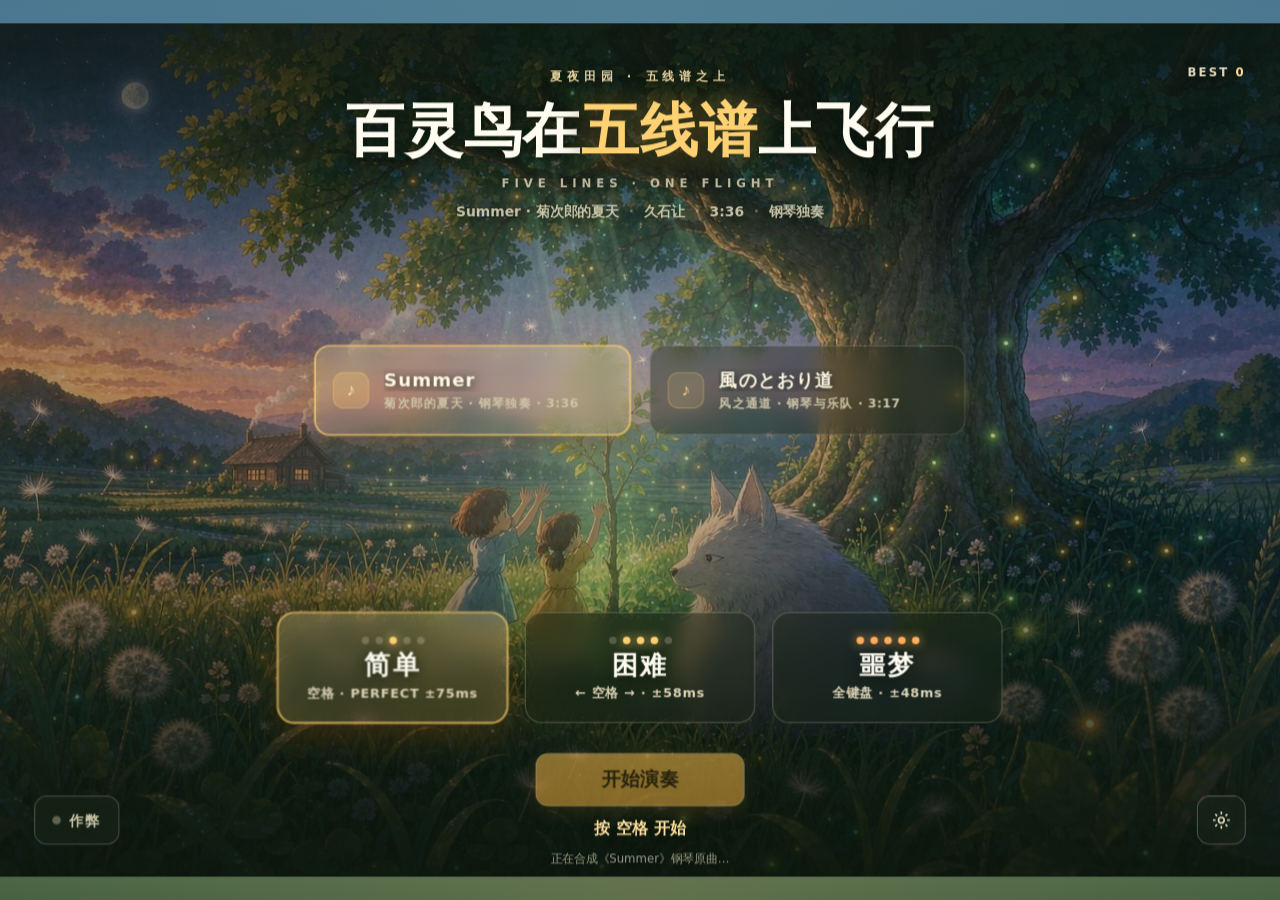
==== commit 9a4c93dd: "连击特效加强、结算情绪价值、开始界面飞鸟动画 - 长按音符重新注入：按空档打分 + 10 秒切片轮转，全曲均匀覆盖（8%），后半段不再空 - 连击特效放开：粒子池 400→1200，命中/庆典粒子与推" ====
--- a/index.html
+++ b/index.html
@@ -80,6 +80,119 @@
 .layer{position:absolute;inset:0;width:1200px;height:800px}
 #cv-play{z-index:2}
 #cv-fx{z-index:3;pointer-events:none}
+/* ---- 连击 >20 / >40 的全屏持续氛围层（纯 GPU 合成，不占主循环） ---- */
+#combo-full{position:absolute;inset:0;z-index:3;pointer-events:none;opacity:0;transition:opacity 420ms ease;contain:layout paint style}
+.cf{position:absolute;inset:0;opacity:0;transition:opacity 480ms ease;mix-blend-mode:screen;will-change:opacity,transform}
+body.tier1 #combo-full,body.tier2 #combo-full,body.tier3 #combo-full,body.tier4 #combo-full,body.tier5 #combo-full{opacity:1}
+/* ① 全屏暖色暗角（>20 起） */
+.cf-vignette{background:
+  radial-gradient(120% 86% at 50% 58%, rgba(255,186,74,0) 40%, rgba(255,168,54,.14) 72%, rgba(255,140,26,.30) 100%);
+  animation:cfBreathe 2.6s ease-in-out infinite}
+body.tier1 .cf-vignette{opacity:1}
+body.tier2 .cf-vignette{opacity:1;animation-duration:1.7s}
+body.tier3 .cf-vignette,body.tier4 .cf-vignette,body.tier5 .cf-vignette{opacity:1;animation-duration:1.25s;
+  background:radial-gradient(120% 86% at 50% 58%, rgba(255,186,74,0) 34%, rgba(255,150,60,.16) 66%, rgba(255,96,40,.34) 100%)}
+/* ② 判定线附近的中央光晕 */
+.cf-halo{background:radial-gradient(52% 38% at 50% 72%, rgba(255,216,132,.26), rgba(255,180,80,0) 72%);
+  animation:cfBreathe 1.5s ease-in-out infinite}
+body.tier1 .cf-halo{opacity:.85}
+body.tier2 .cf-halo{opacity:1;animation-duration:.95s}
+body.tier3 .cf-halo{opacity:1;animation-duration:.72s}
+body.tier4 .cf-halo{opacity:1;animation-duration:.60s}
+body.tier5 .cf-halo{opacity:1;animation-duration:.50s}
+/* ③ 左右边缘光墙 */
+.cf-sides{background:
+  linear-gradient(90deg, rgba(255,188,78,.26), rgba(255,188,78,0) 21%),
+  linear-gradient(270deg, rgba(255,188,78,.26), rgba(255,188,78,0) 21%);
+  animation:cfSidePulse 1.5s ease-in-out infinite}
+body.tier1 .cf-sides{opacity:.75}
+body.tier2 .cf-sides{opacity:1;animation-duration:1s}
+body.tier3 .cf-sides{opacity:1;animation-duration:.82s}
+body.tier4 .cf-sides{opacity:1;animation-duration:.68s}
+body.tier5 .cf-sides{opacity:1;animation-duration:.55s}
+/* ④ >40：旋转光芒（从判定线放射） */
+.cf-rays{
+  background:repeating-conic-gradient(from 0deg at 50% 62%, rgba(255,220,146,.30) 0deg 2.1deg, rgba(255,220,146,0) 2.1deg 9.5deg);
+  -webkit-mask-image:radial-gradient(62% 46% at 50% 62%, rgba(0,0,0,.95), rgba(0,0,0,.5) 55%, transparent 78%);
+  mask-image:radial-gradient(62% 46% at 50% 62%, rgba(0,0,0,.95), rgba(0,0,0,.5) 55%, transparent 78%);
+  animation:cfSpin 26s linear infinite}
+body.tier2 .cf-rays{opacity:.75}
+body.tier3 .cf-rays{opacity:.9;animation-duration:18s}
+body.tier4 .cf-rays{opacity:1;animation-duration:11s}
+body.tier5 .cf-rays{opacity:1;animation-duration:7s}
+/* ⑤ >40：自上而下的光带扫掠 */
+.cf-sweep{bottom:auto;height:24%;top:-24%;
+  background:linear-gradient(180deg, rgba(255,238,190,0) 0%, rgba(255,238,190,.17) 50%, rgba(255,238,190,0) 100%);
+  animation:cfSweep 2.1s cubic-bezier(.42,0,.58,1) infinite}
+body.tier2 .cf-sweep{opacity:1}
+body.tier3 .cf-sweep{opacity:1;animation-duration:1.5s}
+body.tier4 .cf-sweep{opacity:1;animation-duration:1.1s}
+body.tier5 .cf-sweep{opacity:1;animation-duration:.85s}
+/* ⑥ 每次命中叠加的整屏闪光（透明度由 JS 驱动） */
+.cf-hit{background:radial-gradient(70% 55% at 50% 66%, rgba(255,240,200,.95), rgba(255,196,88,.5) 45%, rgba(255,164,48,0) 80%);
+  opacity:0;transition:none}
+/* ⑦ >100：从判定线外扩的冲击波环（多层同心，循环扩散） */
+.cf-waves{
+  background:repeating-radial-gradient(circle at 50% 70%,
+    rgba(255,214,140,0) 0 38px, rgba(255,214,140,.24) 38px 40px, rgba(255,214,140,0) 40px 78px);
+  -webkit-mask-image:radial-gradient(70% 58% at 50% 70%, #000 20%, rgba(0,0,0,.55) 62%, transparent 88%);
+  mask-image:radial-gradient(70% 58% at 50% 70%, #000 20%, rgba(0,0,0,.55) 62%, transparent 88%);
+  animation:cfWavePulse 1.15s linear infinite}
+body.tier3 .cf-waves{opacity:.85}
+body.tier4 .cf-waves{opacity:1;animation-duration:.85s}
+body.tier5 .cf-waves{opacity:1;animation-duration:.62s}
+/* ⑧ >100：斜向光雨（天幕上快速掠过的光丝） */
+.cf-rain{
+  background:repeating-linear-gradient(115deg,
+    rgba(255,244,208,0) 0 18px, rgba(255,244,208,.32) 18px 20px, rgba(255,244,208,0) 20px 54px);
+  -webkit-mask-image:linear-gradient(180deg, rgba(0,0,0,.9), rgba(0,0,0,.25) 55%, transparent 82%);
+  mask-image:linear-gradient(180deg, rgba(0,0,0,.9), rgba(0,0,0,.25) 55%, transparent 82%);
+  animation:cfRain 1.05s linear infinite}
+body.tier3 .cf-rain{opacity:.55}
+body.tier4 .cf-rain{opacity:.75;animation-duration:.8s}
+body.tier5 .cf-rain{opacity:.76;animation-duration:.6s}
+/* ⑨ >200：双层反向等离子旋涡（品红 / 青，反向旋转，色相缓慢漂移） */
+.cf-plasma{
+  background:
+    conic-gradient(from 0deg at 50% 64%, rgba(255,120,196,.26), rgba(255,120,196,0) 22%, rgba(120,220,255,.22) 46%, rgba(255,120,196,0) 68%, rgba(255,120,196,.26) 100%);
+  -webkit-mask-image:radial-gradient(58% 44% at 50% 64%, rgba(0,0,0,.95), rgba(0,0,0,.35) 60%, transparent 82%);
+  mask-image:radial-gradient(58% 44% at 50% 64%, rgba(0,0,0,.95), rgba(0,0,0,.35) 60%, transparent 82%);
+  animation:cfSpin 9s linear infinite}
+body.tier4 .cf-plasma{opacity:.8}
+body.tier5 .cf-plasma{opacity:.82;animation-duration:5s}
+/* 注：这里原来还挂了一个 cfHue（filter:hue-rotate 6s/4s）做色相漂移。
+   filter 动画会让整个全屏层（conic-gradient + mask + mix-blend）每帧重新光栅化，
+   正是 >300 连击（棱镜层刚上线时）掉帧的主因，已移除；色相变化改由渐变本身承担。 */
+/* ⑩ >300：棱镜扫频（彩虹斜纹 + 高频色散） */
+.cf-prism{
+  background:repeating-linear-gradient(70deg,
+    rgba(255,90,120,.18) 0 7px, rgba(255,206,84,.18) 7px 14px, rgba(110,240,180,.17) 14px 21px,
+    rgba(110,190,255,.18) 21px 28px, rgba(200,130,255,.18) 28px 35px);
+  mix-blend-mode:overlay;                 /* 用 overlay 而不是 screen：加色散但不整体提亮 */
+  -webkit-mask-image:radial-gradient(64% 54% at 50% 58%, transparent 42%, rgba(0,0,0,.45) 70%, #000 92%);
+  mask-image:radial-gradient(64% 54% at 50% 58%, transparent 42%, rgba(0,0,0,.45) 70%, #000 92%);
+  animation:cfPrism 2.6s linear infinite}   /* 只位移，不再每帧重算 hue */
+body.tier5 .cf-prism{opacity:.30}
+/* ⑪ >300：中心爆点（每拍随脉冲放大的白热核心） */
+.cf-core{
+  background:radial-gradient(30% 22% at 50% 70%, rgba(255,255,255,.30), rgba(255,214,150,.16) 45%, rgba(255,180,90,0) 74%);
+  animation:cfCore 1.4s ease-in-out infinite}
+body.tier5 .cf-core{opacity:.78}
+@keyframes cfWavePulse{0%{transform:scale(.55);opacity:.9}100%{transform:scale(1.5);opacity:0}}
+@keyframes cfRain{0%{background-position:0 -80px}100%{background-position:80px 220px}}
+@keyframes cfPrism{0%{background-position:0 0}100%{background-position:120px 0}}
+@keyframes cfCore{0%,100%{transform:scale(1);opacity:.55}50%{transform:scale(1.16);opacity:1}}
+@keyframes cfBreathe{0%,100%{opacity:.55;transform:scale(1)}50%{opacity:1;transform:scale(1.035)}}
+@keyframes cfSidePulse{0%,100%{opacity:.45}50%{opacity:.95}}
+@keyframes cfSpin{to{transform:rotate(360deg)}}
+@keyframes cfSweep{0%{transform:translateY(0)}100%{transform:translateY(560%)}}
+/* 性能分级：1 级只关最贵的背景层；2 级再关光网/扫掠/命中闪（不再一刀切全砍） */
+body.perf1 .cf-waves,body.perf1 .cf-rain,body.perf1 .cf-plasma,body.perf1 .cf-prism{display:none}
+body.perf2 .cf-rays,body.perf2 .cf-sweep,body.perf2 .cf-hit{display:none}
+body.perf2 .cf-waves,body.perf2 .cf-rain,body.perf2 .cf-plasma,body.perf2 .cf-prism{display:none}
+body.reduced .cf-waves,body.reduced .cf-plasma,body.reduced .cf-prism,body.reduced .cf-rain{opacity:.30!important}
+body.reduced #combo-full .cf{animation:none!important}
+body.reduced #combo-full{opacity:.55}
 #hud{position:absolute;inset:0;z-index:4;pointer-events:none}
 #hud button{pointer-events:auto}
 #overlay{position:absolute;inset:0;z-index:6;pointer-events:none}
@@ -112,19 +225,122 @@
 /* ---- HUD：判定线下方 ---- */
 #hud-combo{position:absolute;left:0;right:0;text-align:center;transform:translateY(var(--combo-y,16px))}
 #combo-label{font:700 11px/1.2 var(--font-ui);letter-spacing:.28em;text-transform:uppercase;color:var(--text-lo);opacity:.4;transition:opacity 200ms}
-#combo-val{font:800 56px/1 var(--font-num);font-variant-numeric:tabular-nums;color:var(--text-hi);display:block;transform-origin:center center;transition:transform 120ms ease,color 200ms ease,filter 200ms ease}
+/* shell 负责「持续跃动」，val 负责「每一击的弹跳冲击」，两层叠加放大动感 */
+#combo-shell{display:block;transform-origin:50% 62%;will-change:transform}
+#combo-val{font:800 56px/1 var(--font-num);font-variant-numeric:tabular-nums;color:var(--text-hi);display:inline-block;
+  transform-origin:50% 64%;will-change:transform;
+  transition:color 220ms ease,filter 220ms ease,font-size 220ms ease}
 #combo-val.hot{color:var(--milestone-gold)}
 #combo-val.blazing{color:var(--milestone-pale);text-shadow:0 0 12px rgba(255,196,77,.6),0 0 4px rgba(255,196,77,.9)}
+/* 每一击：大幅度弹跳（tier1）/ 更夸张的冲击（tier2） */
+#combo-val.kick{animation:comboKick .34s cubic-bezier(.22,1.5,.36,1) both}
+#combo-val.kick2{animation:comboKick2 .40s cubic-bezier(.22,1.5,.36,1) both}
+@keyframes comboKick{
+  0%{transform:scale(1) translateY(0) rotate(0deg)}
+  18%{transform:scale(1.40) translateY(-11px) rotate(-2.4deg)}
+  40%{transform:scale(.88) translateY(4px) rotate(1.4deg)}
+  64%{transform:scale(1.17) translateY(-5px) rotate(-.8deg)}
+  100%{transform:scale(1) translateY(0) rotate(0deg)}
+}
+#combo-val.kick3{animation:comboKick3 .42s cubic-bezier(.22,1.5,.36,1) both}
+#combo-val.kick4{animation:comboKick4 .46s cubic-bezier(.22,1.5,.36,1) both}
+#combo-val.kick5{animation:comboKick5 .50s cubic-bezier(.22,1.6,.36,1) both}
+@keyframes comboKick3{
+  0%{transform:scale(1) translateY(0) rotate(0) skewX(0)}
+  14%{transform:scale(1.86) translateY(-26px) rotate(4.2deg) skewX(-3deg)}
+  34%{transform:scale(.80) translateY(8px) rotate(-3.0deg) skewX(2deg)}
+  56%{transform:scale(1.38) translateY(-12px) rotate(2.0deg)}
+  76%{transform:scale(.93) translateY(3px) rotate(-.8deg)}
+  100%{transform:scale(1) translateY(0) rotate(0) skewX(0)}
+}
+@keyframes comboKick4{
+  0%{transform:scale(1) translateY(0) rotate(0) skewX(0)}
+  12%{transform:scale(2.02) translateY(-32px) rotate(5.2deg) skewX(-4deg)}
+  30%{transform:scale(.76) translateY(11px) rotate(-3.8deg) skewX(3deg)}
+  52%{transform:scale(1.48) translateY(-16px) rotate(2.6deg)}
+  74%{transform:scale(.90) translateY(4px) rotate(-1deg)}
+  100%{transform:scale(1) translateY(0) rotate(0) skewX(0)}
+}
+@keyframes comboKick5{
+  0%{transform:scale(1) translateY(0) rotate(0) skewX(0)}
+  11%{transform:scale(2.18) translateY(-38px) rotate(6.4deg) skewX(-5deg)}
+  28%{transform:scale(.72) translateY(14px) rotate(-4.6deg) skewX(4deg)}
+  50%{transform:scale(1.58) translateY(-20px) rotate(3.2deg)}
+  72%{transform:scale(.88) translateY(5px) rotate(-1.2deg)}
+  100%{transform:scale(1) translateY(0) rotate(0) skewX(0)}
+}
+@keyframes comboKick2{
+  0%{transform:scale(1) translateY(0) rotate(0deg)}
+  15%{transform:scale(1.68) translateY(-20px) rotate(3.4deg)}
+  36%{transform:scale(.84) translateY(6px) rotate(-2.2deg)}
+  58%{transform:scale(1.30) translateY(-9px) rotate(1.6deg)}
+  78%{transform:scale(.95) translateY(2px) rotate(-.6deg)}
+  100%{transform:scale(1) translateY(0) rotate(0deg)}
+}
 /* 连击光环：>20 小光环 / >40 大光环（HUD 同步强化） */
 #hud-combo.tier1 #combo-label{color:var(--milestone-gold);opacity:1;letter-spacing:.34em}
-#hud-combo.tier1 #combo-val{text-shadow:0 0 10px rgba(255,196,77,.50),0 0 3px rgba(255,196,77,.7)}
+#hud-combo.tier1 #combo-val{text-shadow:0 0 10px rgba(255,196,77,.50),0 0 3px rgba(255,196,77,.7);font-size:60px}
+#hud-combo.tier1 #combo-shell{animation:comboSway1 1.05s ease-in-out infinite}
 #hud-combo.tier2 #combo-label{color:var(--milestone-pale);opacity:1;letter-spacing:.36em;text-shadow:0 0 8px rgba(255,196,77,.55)}
-#hud-combo.tier2 #combo-val{animation:comboBlaze 1.15s ease-in-out infinite}
+#hud-combo.tier2 #combo-val{font-size:66px;color:var(--milestone-pale);
+  text-shadow:0 0 16px rgba(255,206,94,.75),0 0 4px rgba(255,236,180,.95)}
+#hud-combo.tier2 #combo-shell{animation:comboSway2 .78s ease-in-out infinite}
+/* >100：橙金白热 · 更快摇摆 · 每击带拖影 */
+#hud-combo.tier3 #combo-label{color:#FFE0A0;opacity:1;letter-spacing:.40em;text-shadow:0 0 10px rgba(255,180,80,.7)}
+#hud-combo.tier3 #combo-val{font-size:72px;color:#FFE9BC;
+  text-shadow:0 0 22px rgba(255,178,72,.9),0 0 6px rgba(255,248,214,1),0 0 46px rgba(255,140,40,.6)}
+#hud-combo.tier3 #combo-shell{animation:comboSway3 .64s ease-in-out infinite}
+/* >200：白热 + 品红外焰 */
+#hud-combo.tier4 #combo-label{color:#FFC7E4;opacity:1;letter-spacing:.44em;text-shadow:0 0 10px rgba(255,120,196,.85)}
+#hud-combo.tier4 #combo-val{font-size:78px;color:#FFF6EC;
+  text-shadow:0 0 26px rgba(255,120,196,.9),0 0 8px rgba(255,255,255,1),0 0 60px rgba(255,80,150,.65)}
+#hud-combo.tier4 #combo-shell{animation:comboSway4 .52s ease-in-out infinite}
+/* >300：棱镜色散 · 最大字号 */
+#hud-combo.tier5 #combo-label{color:#E9FFF6;opacity:1;letter-spacing:.48em;text-shadow:0 0 12px rgba(140,255,230,.9)}
+#hud-combo.tier5 #combo-val{font-size:86px;color:#FFFFFF;
+  text-shadow:0 0 30px rgba(255,255,255,.95),-3px 0 10px rgba(255,60,120,.85),3px 0 10px rgba(80,220,255,.85),0 0 70px rgba(255,120,220,.7);
+  animation:comboPrismGlow 1.1s linear infinite}
+#hud-combo.tier5 #combo-shell{animation:comboSway5 .42s ease-in-out infinite}
+@keyframes comboPrismGlow{
+  0%{filter:hue-rotate(0deg) saturate(1.15)}
+  50%{filter:hue-rotate(24deg) saturate(1.35)}
+  100%{filter:hue-rotate(0deg) saturate(1.15)}
+}
+@keyframes comboSway3{
+  0%,100%{transform:scale(1.05) rotate(-2.8deg) translateY(0)}
+  50%{transform:scale(1.19) rotate(2.8deg) translateY(-8px)}
+}
+@keyframes comboSway4{
+  0%,100%{transform:scale(1.07) rotate(-3.4deg) translateY(0) skewX(-1deg)}
+  50%{transform:scale(1.23) rotate(3.4deg) translateY(-10px) skewX(1deg)}
+}
+@keyframes comboSway5{
+  0%,100%{transform:scale(1.10) rotate(-4.2deg) translateY(0) skewX(-2deg)}
+  50%{transform:scale(1.28) rotate(4.2deg) translateY(-13px) skewX(2deg)}
+}
+@keyframes comboSway1{
+  0%,100%{transform:scale(1) rotate(-1.3deg) translateY(0)}
+  50%{transform:scale(1.08) rotate(1.3deg) translateY(-3px)}
+}
+@keyframes comboSway2{
+  0%,100%{transform:scale(1.04) rotate(-2.4deg) translateY(0)}
+  50%{transform:scale(1.15) rotate(2.4deg) translateY(-6px)}
+}
 @keyframes comboBlaze{
   0%,100%{transform:scale(1);text-shadow:0 0 11px rgba(255,196,77,.55),0 0 3px rgba(255,214,120,.9)}
   50%{transform:scale(1.05);text-shadow:0 0 22px rgba(255,214,120,.85),0 0 7px rgba(255,232,176,1)}
 }
-body.reduced #hud-combo.tier2 #combo-val{animation:none}
+body.reduced #hud-combo.tier1 #combo-shell,
+body.reduced #hud-combo.tier2 #combo-shell,
+body.reduced #hud-combo.tier3 #combo-shell,
+body.reduced #hud-combo.tier4 #combo-shell,
+body.reduced #hud-combo.tier5 #combo-shell,
+body.reduced #hud-combo.tier5 #combo-val,
+body.reduced #combo-val.kick,
+body.reduced #combo-val.kick2,
+body.reduced #combo-val.kick3,
+body.reduced #combo-val.kick4,
+body.reduced #combo-val.kick5{animation:none!important}
 #combo-val.break{filter:saturate(.15);transform:translateY(8px)}
 #hud-keys{position:absolute;left:32px;bottom:34px;display:flex;gap:6px}
 .keycap{width:30px;height:30px;border-radius:7px;border:1.5px solid rgba(255,244,214,.26);background:rgba(255,248,230,.06);
@@ -135,6 +351,28 @@
   background:rgba(24,34,22,.55);color:var(--text-mid);cursor:pointer;pointer-events:auto;display:flex;align-items:center;justify-content:center}
 #hud-pause:hover{color:var(--text-hi);border-color:rgba(168,196,230,.4)}
 #hud-pause svg{width:20px;height:20px}
+/* ---- 作弊模式开关：全自动 PERFECT ---- */
+#hud-cheat{position:absolute;right:92px;bottom:34px;height:48px;padding:0 14px;border-radius:12px;
+  border:1.5px solid rgba(255,244,214,.18);background:rgba(24,34,22,.55);color:var(--text-mid);
+  cursor:pointer;pointer-events:auto;display:flex;align-items:center;gap:7px;
+  font:700 12px/1 var(--font-num);letter-spacing:.10em;transition:color 120ms,border-color 120ms,background 120ms}
+#hud-cheat:hover{color:var(--text-hi);border-color:rgba(168,196,230,.4)}
+#hud-cheat .dot{width:7px;height:7px;border-radius:50%;background:currentColor;opacity:.45}
+#hud-cheat.on{color:#20300f;background:var(--milestone-gold);border-color:var(--milestone-gold);
+  box-shadow:0 0 14px rgba(255,196,77,.55)}
+#hud-cheat.on .dot{opacity:1;animation:cheatPulse 1s ease-in-out infinite}
+@keyframes cheatPulse{50%{opacity:.3}}
+/* 开始界面上的作弊开关（左下角，与右下角设置齿轮对称） */
+.t-cheat{position:absolute;left:32px;bottom:30px;height:46px;padding:0 16px;border-radius:12px;
+  display:flex;align-items:center;gap:8px;cursor:pointer;
+  border:1.5px solid rgba(255,244,214,.22);background:rgba(28,38,26,.5);color:#CFC9AC;
+  font:700 13px/1 var(--font-ui);letter-spacing:.14em;backdrop-filter:blur(10px) saturate(1.1);
+  transition:color 160ms,border-color 160ms,background 160ms,box-shadow 160ms,transform 160ms}
+.t-cheat:hover{color:#FFF8E4;border-color:rgba(168,196,230,.5);transform:translateY(-2px)}
+.t-cheat .dot{width:8px;height:8px;border-radius:50%;background:currentColor;opacity:.4}
+.t-cheat[aria-pressed="true"]{color:#20300f;background:#FFD173;border-color:#FFD173;
+  box-shadow:0 0 16px rgba(255,196,77,.6)}
+.t-cheat[aria-pressed="true"] .dot{opacity:1;animation:cheatPulse 1s ease-in-out infinite}
 #lane-names{position:absolute;inset:0}
 .lane-name{position:absolute;transform:translateX(-50%);font:600 11px/1.2 var(--font-music);color:#CFC9AC;opacity:.9;white-space:nowrap;text-shadow:0 1px 6px rgba(10,16,10,.9)}
 #sound-badge{position:absolute;right:32px;top:96px;display:none;align-items:center;gap:7px;
@@ -271,7 +509,7 @@
 .p-foot{position:absolute;left:0;right:0;top:202px;text-align:center;font:400 12px/1.4 var(--font-ui);color:var(--text-lo)}
 
 /* ---- 结算界面（flex 纵向排版，避免绝对定位互相压叠） ---- */
-#result-screen .panel{width:720px;height:520px;background:var(--panel-bg)}
+#result-screen .panel{width:720px;height:592px;background:var(--panel-bg)}
 #result-inner{position:absolute;inset:0;display:flex;flex-direction:column;align-items:center;justify-content:center;
   padding:20px 48px 26px;transform:scale(var(--dom-scale));transform-origin:50% 50%}
 .r-badge{position:relative;width:152px;height:152px;flex:0 0 auto}
@@ -286,10 +524,19 @@
 .r-cell{text-align:center}
 .r-cell dt{font:700 11px/1.2 var(--font-ui);letter-spacing:.18em;color:var(--text-lo);text-transform:uppercase}
 .r-cell dd{margin:5px 0 0;font:700 26px/1 var(--font-num);font-variant-numeric:tabular-nums;color:var(--text-hi)}
-.r-note{font:400 13px/1.5 var(--font-ui);color:var(--text-mid);text-align:center;margin:12px 0 0;max-width:560px}
-.r-btns{display:flex;gap:24px;margin:16px 0 0}
-.r-btns .btn{width:186px}
-.r-foot{font:400 12px/1.4 var(--font-ui);color:var(--text-lo);margin:12px 0 0}
+.r-note{font:400 12.5px/1.62 var(--font-ui);color:var(--text-mid);text-align:center;margin:14px 0 0;max-width:590px}
+.r-rank{display:flex;align-items:baseline;justify-content:center;gap:6px;margin:12px 0 0;padding:7px 18px 8px;
+  border-radius:999px;background:linear-gradient(100deg,rgba(255,196,77,.16),rgba(255,196,77,.04) 60%,rgba(155,231,255,.10));
+  border:1px solid rgba(255,196,77,.24);box-shadow:0 0 22px rgba(255,196,77,.10) inset;animation:rankIn 760ms 1.5s cubic-bezier(.2,.9,.25,1) both}
+.r-rank-pre{font:500 12px/1.3 var(--font-ui);color:var(--text-mid);letter-spacing:.04em}
+.r-rank-num{font:800 22px/1 var(--font-num);font-variant-numeric:tabular-nums;color:var(--text-gold);
+  letter-spacing:.01em;text-shadow:0 0 18px rgba(255,196,77,.5)}
+.r-cheer{font:500 12px/1.4 var(--font-ui);color:var(--text-lo);margin:9px 0 0;letter-spacing:.02em}
+@keyframes rankIn{from{opacity:0;transform:translateY(8px) scale(.96)}to{opacity:1;transform:none}}
+.r-btns{display:flex;gap:14px;margin:18px 0 0}
+.r-btns .btn{width:164px;padding:0;font-size:16px}
+.r-btns .btn:disabled{opacity:.75;cursor:default}
+.r-foot{font:400 12px/1.4 var(--font-ui);color:var(--text-lo);margin:14px 0 0}
 .r-best{position:absolute;left:26px;bottom:16px;font:700 11px/1.2 var(--font-ui);letter-spacing:.18em;color:var(--text-lo)}
 .r-best b{font-family:var(--font-num);font-variant-numeric:tabular-nums;color:var(--text-mid)}
 .r-skip{position:absolute;right:26px;bottom:14px;font:400 12px/1.4 var(--font-ui);color:var(--text-lo);background:none;border:0;cursor:pointer;text-decoration:underline}
@@ -299,6 +546,13 @@
 #countdown.on{display:flex}
 #cd-text{font:800 56px/1 var(--font-ui);color:var(--text-hi);text-shadow:0 4px 20px rgba(0,0,0,.6);letter-spacing:.02em}
 #cd-sub{position:absolute;top:470px;left:0;right:0;text-align:center;font:400 14px/1.4 var(--font-ui);color:var(--text-mid)}
+#cd-tip{position:absolute;top:508px;left:0;right:0;display:flex;align-items:center;justify-content:center;gap:8px;
+  font:500 13px/1 var(--font-ui);letter-spacing:.04em;color:var(--text-lo);
+  animation:cdTipIn 620ms ease both}
+#cd-tip svg{width:16px;height:16px;opacity:.85}
+@keyframes cdTipIn{from{opacity:0;transform:translateY(6px)}to{opacity:1;transform:none}}
+body.reduced #cd-tip{animation:none}
+body.compact #cd-tip{top:492px}
 
 /* ---- 旋转提示 ---- */
 #rotate{position:fixed;inset:0;z-index:50;display:none;flex-direction:column;align-items:center;justify-content:center;gap:20px;background:var(--bg-sky-mid);text-align:center}
@@ -314,11 +568,42 @@
 
 @media (prefers-reduced-motion:reduce){
   .dust,.t-bird .body,.t-hint,#rotate svg{animation:none!important}
-}
+  #title-bird{display:none}
+}
+/* ---- 标题界面：Q 版百灵鸟斜飞过场（左下 → 右上 → 出屏，14s 一轮循环） ----
+   纯 CSS transform 动画（合成层），不参与主循环；reduced 下整体隐藏。 */
+#title-bird-layer{position:absolute;inset:0;overflow:hidden;pointer-events:none;z-index:1}
+#title-bird{position:absolute;left:0;top:0;width:138px;height:118px;opacity:0;
+  will-change:transform,opacity;animation:birdPath 14s linear 700ms infinite}
+.bird-tilt{width:100%;height:100%;transform:rotate(-23deg)}
+.bird-bob{width:100%;height:100%;animation:birdBob 1.6s ease-in-out infinite}
+.bird-art{display:block;width:100%;height:100%;overflow:visible}
+.bird-wing,.bird-wing-back,.bird-tail{transform-box:fill-box}
+.bird-wing{transform-origin:10% 40%;animation:birdWing .32s ease-in-out infinite}
+.bird-wing-back{transform-origin:16% 84%;animation:birdWingBack .32s ease-in-out infinite}
+.bird-tail{transform-origin:94% 46%;animation:birdTail 1.2s ease-in-out infinite}
+
+@keyframes birdPath{
+  0%{transform:translate3d(-170px,772px,0);opacity:0}
+  4%{opacity:1}
+  16%{transform:translate3d(190px,620px,0)}
+  30%{transform:translate3d(540px,470px,0)}
+  44%{transform:translate3d(880px,320px,0)}
+  58%{transform:translate3d(1180px,210px,0)}
+  64%{transform:translate3d(1330px,145px,0);opacity:1}
+  70%{transform:translate3d(1470px,85px,0);opacity:0}
+  100%{transform:translate3d(1470px,85px,0);opacity:0}
+}
+@keyframes birdBob{0%,100%{transform:translate(0,-3px) rotate(-2deg)}50%{transform:translate(0,4px) rotate(2.5deg)}}
+@keyframes birdWing{0%,100%{transform:rotate(6deg) scaleY(.98)}50%{transform:rotate(-40deg) scaleY(.74)}}
+@keyframes birdWingBack{0%,100%{transform:rotate(-34deg) scaleY(.76)}50%{transform:rotate(4deg) scaleY(1)}}
+@keyframes birdTail{0%,100%{transform:rotate(-5deg)}50%{transform:rotate(6deg)}}
+body.reduced #title-bird{animation:none;opacity:0}
+
 
 /* ---- 场景背景：吉卜力风格夏夜田园插画（内联 base64，单文件无外链） ---- */
 #scene-bg{position:absolute;inset:0;z-index:0;background-repeat:no-repeat;
-  background-image:url([data-uri]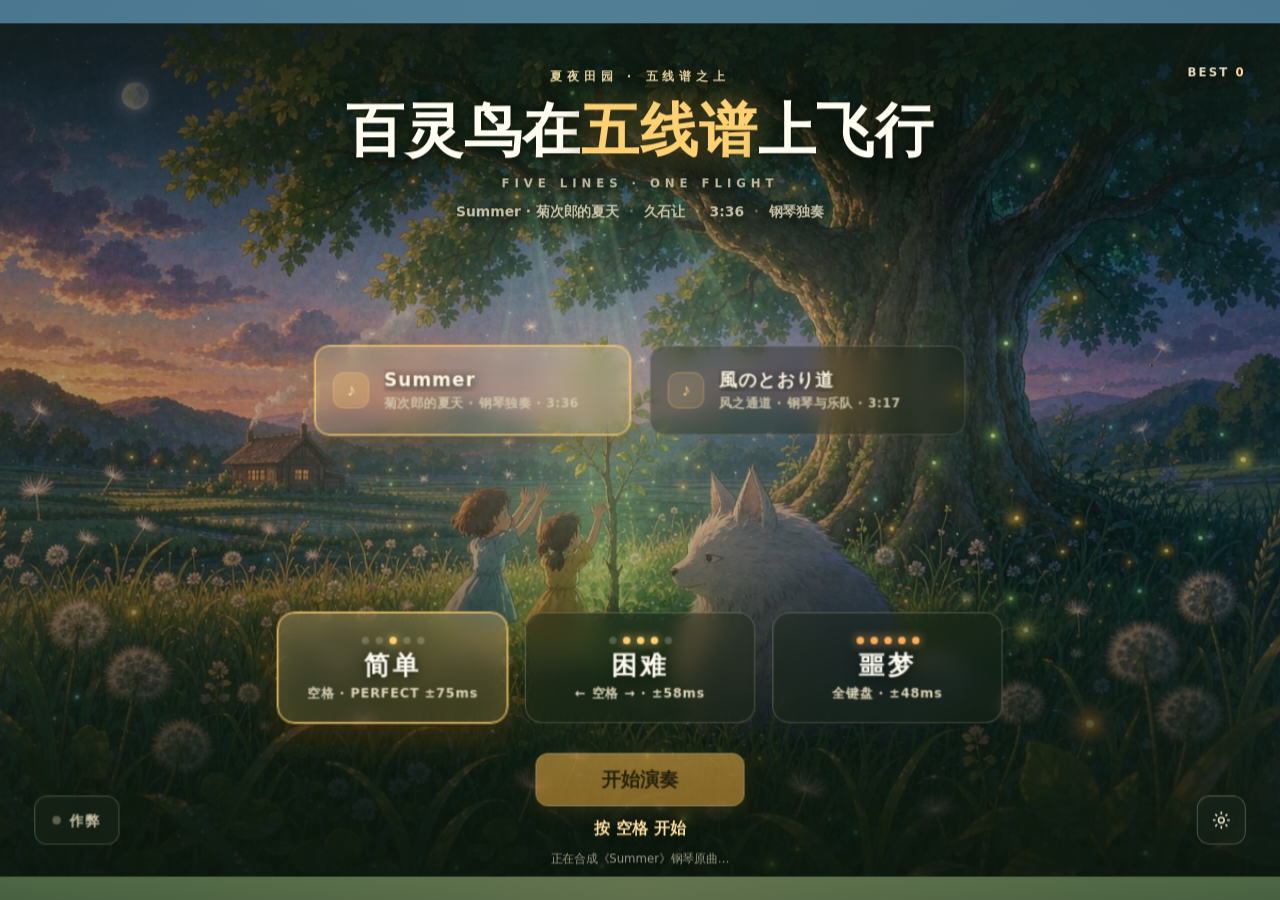
==== commit f718bb28: "火舌加旺、修复 >300 连击数字丢失跃动、细化标题界面飞鸟 - 火焰发射率 (6+tier*11) → (13+tier*19)，摆动幅度 70+rand*185 → 105+rand*330（ti" ====
--- a/index.html
+++ b/index.html
@@ -294,13 +294,15 @@
 #hud-combo.tier4 #combo-label{color:#FFC7E4;opacity:1;letter-spacing:.44em;text-shadow:0 0 10px rgba(255,120,196,.85)}
 #hud-combo.tier4 #combo-val{font-size:78px;color:#FFF6EC;
   text-shadow:0 0 26px rgba(255,120,196,.9),0 0 8px rgba(255,255,255,1),0 0 60px rgba(255,80,150,.65)}
-#hud-combo.tier4 #combo-shell{animation:comboSway4 .52s ease-in-out infinite}
+#hud-combo.tier4 #combo-shell{animation:comboSway4 .62s ease-in-out infinite}
 /* >300：棱镜色散 · 最大字号 */
 #hud-combo.tier5 #combo-label{color:#E9FFF6;opacity:1;letter-spacing:.48em;text-shadow:0 0 12px rgba(140,255,230,.9)}
 #hud-combo.tier5 #combo-val{font-size:86px;color:#FFFFFF;
-  text-shadow:0 0 30px rgba(255,255,255,.95),-3px 0 10px rgba(255,60,120,.85),3px 0 10px rgba(80,220,255,.85),0 0 70px rgba(255,120,220,.7);
-  animation:comboPrismGlow 1.1s linear infinite}
-#hud-combo.tier5 #combo-shell{animation:comboSway5 .42s ease-in-out infinite}
+  text-shadow:0 0 30px rgba(255,255,255,.95),-3px 0 10px rgba(255,60,120,.85),3px 0 10px rgba(80,220,255,.85),0 0 70px rgba(255,120,220,.7)}
+/* 注：这里原来挂了 animation:comboPrismGlow，会覆盖每击的 #combo-val.kick5（同元素只能有一个
+   animation，且 #hud-combo.tier5 #combo-val 特异性更高）→ >300 连击时数字只剩持续摇摆、没有跃动。
+   色散改由上面的 RGB 三色 text-shadow 静态承担，animation 槽留给 kick。 */
+#hud-combo.tier5 #combo-shell{animation:comboSway5 .74s ease-in-out infinite}
 @keyframes comboPrismGlow{
   0%{filter:hue-rotate(0deg) saturate(1.15)}
   50%{filter:hue-rotate(24deg) saturate(1.35)}
@@ -311,12 +313,12 @@
   50%{transform:scale(1.19) rotate(2.8deg) translateY(-8px)}
 }
 @keyframes comboSway4{
-  0%,100%{transform:scale(1.07) rotate(-3.4deg) translateY(0) skewX(-1deg)}
-  50%{transform:scale(1.23) rotate(3.4deg) translateY(-10px) skewX(1deg)}
+  0%,100%{transform:scale(1.05) rotate(-2.6deg) translateY(0) skewX(-1deg)}
+  50%{transform:scale(1.19) rotate(2.6deg) translateY(-9px) skewX(1deg)}
 }
 @keyframes comboSway5{
-  0%,100%{transform:scale(1.10) rotate(-4.2deg) translateY(0) skewX(-2deg)}
-  50%{transform:scale(1.28) rotate(4.2deg) translateY(-13px) skewX(2deg)}
+  0%,100%{transform:scale(1.06) rotate(-2.2deg) translateY(0) skewX(-1deg)}
+  50%{transform:scale(1.17) rotate(2.2deg) translateY(-8px) skewX(1deg)}
 }
 @keyframes comboSway1{
   0%,100%{transform:scale(1) rotate(-1.3deg) translateY(0)}
@@ -573,29 +575,37 @@
 /* ---- 标题界面：Q 版百灵鸟斜飞过场（左下 → 右上 → 出屏，14s 一轮循环） ----
    纯 CSS transform 动画（合成层），不参与主循环；reduced 下整体隐藏。 */
 #title-bird-layer{position:absolute;inset:0;overflow:hidden;pointer-events:none;z-index:1}
-#title-bird{position:absolute;left:0;top:0;width:138px;height:118px;opacity:0;
+#title-bird{position:absolute;left:0;top:0;width:124px;height:106px;opacity:0;
   will-change:transform,opacity;animation:birdPath 14s linear 700ms infinite}
-.bird-tilt{width:100%;height:100%;transform:rotate(-23deg)}
+.bird-tilt{width:100%;height:100%;transform:rotate(-26deg)}
 .bird-bob{width:100%;height:100%;animation:birdBob 1.6s ease-in-out infinite}
 .bird-art{display:block;width:100%;height:100%;overflow:visible}
-.bird-wing,.bird-wing-back,.bird-tail{transform-box:fill-box}
-.bird-wing{transform-origin:10% 40%;animation:birdWing .32s ease-in-out infinite}
+.bird-wing,.bird-wing-back,.bird-tail,.bird-trail circle{transform-box:fill-box;transform-origin:50% 50%}
+.bird-wing{transform-origin:12% 6%;animation:birdWing .3s ease-in-out infinite}
 .bird-wing-back{transform-origin:16% 84%;animation:birdWingBack .32s ease-in-out infinite}
 .bird-tail{transform-origin:94% 46%;animation:birdTail 1.2s ease-in-out infinite}
+.bird-trail circle{animation:birdDust 1.05s ease-in-out infinite}
+.bird-trail circle:nth-child(2){animation-duration:1.3s;animation-delay:-.35s}
+.bird-trail circle:nth-child(3){animation-duration:1.55s;animation-delay:-.7s}
+@keyframes birdDust{0%,100%{opacity:.12;transform:translate(0,0) scale(.7)}50%{opacity:.85;transform:translate(-4px,5px) scale(1.15)}}
 
 @keyframes birdPath{
   0%{transform:translate3d(-170px,772px,0);opacity:0}
   4%{opacity:1}
-  16%{transform:translate3d(190px,620px,0)}
-  30%{transform:translate3d(540px,470px,0)}
-  44%{transform:translate3d(880px,320px,0)}
-  58%{transform:translate3d(1180px,210px,0)}
+  /* 这一段正好掠过难度卡：压到 0.55，卡片文字仍读得清，出卡片带后立刻回到 1 */
+  13%{opacity:.46}
+  26%{opacity:.46}
+  31%{opacity:1}
+  16%{transform:translate3d(190px,626px,0)}
+  30%{transform:translate3d(545px,452px,0)}      /* 中段略微上凸，像滑翔而不是走直线 */
+  44%{transform:translate3d(885px,318px,0)}
+  58%{transform:translate3d(1185px,204px,0)}
   64%{transform:translate3d(1330px,145px,0);opacity:1}
   70%{transform:translate3d(1470px,85px,0);opacity:0}
   100%{transform:translate3d(1470px,85px,0);opacity:0}
 }
 @keyframes birdBob{0%,100%{transform:translate(0,-3px) rotate(-2deg)}50%{transform:translate(0,4px) rotate(2.5deg)}}
-@keyframes birdWing{0%,100%{transform:rotate(6deg) scaleY(.98)}50%{transform:rotate(-40deg) scaleY(.74)}}
+@keyframes birdWing{0%,100%{transform:rotate(10deg) scaleY(.96)}50%{transform:rotate(-52deg) scaleY(.64)}}
 @keyframes birdWingBack{0%,100%{transform:rotate(-34deg) scaleY(.76)}50%{transform:rotate(4deg) scaleY(1)}}
 @keyframes birdTail{0%,100%{transform:rotate(-5deg)}50%{transform:rotate(6deg)}}
 body.reduced #title-bird{animation:none;opacity:0}
@@ -765,9 +775,9 @@
                         </linearGradient>
                       </defs>
                       <g class="bird-tail">
-                        <path d="M42 61C26 55 11 57 1 66c13 5 28 6 41 3Z" fill="#E0A95D" stroke="#C4863C" stroke-opacity=".3" stroke-width="1"/>
-                        <path d="M44 70C29 69 14 75 3 86c15-1 29-6 41-11Z" fill="#F0CB8B" stroke="#C4863C" stroke-opacity=".22" stroke-width="1"/>
-                        <path d="M46 78C34 81 24 88 16 96c12-3 23-9 32-14Z" fill="#F8E0B4" opacity=".95"/>
+                        <path d="M43 61C26 51 8 52 -5 60c14 8 31 10 46 8Z" fill="#D3954B" stroke="#B87B33" stroke-opacity=".38" stroke-width="1"/>
+                        <path d="M44 70C26 66 9 71 -4 82c16 2 33-2 47-8Z" fill="#E4B36B" stroke="#B87B33" stroke-opacity=".28" stroke-width="1"/>
+                        <path d="M47 79C33 83 21 91 11 101c14-4 27-11 37-18Z" fill="#F3D6A2" opacity=".95"/>
                       </g>
                       <g class="bird-wing-back">
                         <path d="M56 58C70 38 94 34 104 48c-4 17-24 28-44 24Z" fill="#D79A56" stroke="#B67C36" stroke-opacity=".35" stroke-width="1"/>
@@ -777,15 +787,20 @@
                       <path d="M84 25c0-13 6-20 16-24-5 9-5 15-1 19-8 0-12 5-13 10Z" fill="#FFD587"/>
                       <path d="M93 22c2-10 9-16 19-18-6 8-7 13-4 18-8-2-12 2-13 7Z" fill="#FFE9B8" opacity=".95"/>
                       <circle cx="94" cy="48" r="28" fill="url(#birdBody)" stroke="#D79A5E" stroke-opacity=".26" stroke-width="1.2"/>
-                      <path d="M119 44c7 1 13 4 15 7-3 3-9 6-16 6Z" fill="#F2A03C"/>
-                      <path d="M119 52c6 0 11 2 13 4-4 2-9 2-13 2Z" fill="#D4802A" opacity=".9"/>
+                      <path d="M117 42c8 1 16 5 19 9-4 4-12 6-19 6Z" fill="#F7A945"/>
+                      <path d="M118 51c7 0 13 2 16 4-4 3-11 3-16 3Z" fill="#D4802A" opacity=".92"/>
                       <ellipse cx="104" cy="44" rx="5.2" ry="5.6" fill="#3B2C19"/>
                       <circle cx="105.9" cy="41.8" r="1.9" fill="#FFFFFF"/>
                       <circle cx="101.8" cy="47" r="1" fill="#FFFFFF" opacity=".6"/>
                       <ellipse cx="107" cy="60" rx="8" ry="4.6" fill="#FF9FB8" opacity=".5"/>
+                      <g class="bird-trail">
+                        <circle cx="24" cy="90" r="2.8" fill="#FFF6DC" opacity=".7"/>
+                        <circle cx="10" cy="99" r="2.2" fill="#FFE9BE" opacity=".55"/>
+                        <circle cx="0" cy="107" r="1.6" fill="#FFE3B0" opacity=".4"/>
+                      </g>
                       <g class="bird-wing">
-                        <path d="M58 51c13-12 36-9 44 5-2 18-24 27-40 19-8-4-9-17-4-24Z" fill="url(#birdWing)" stroke="#B0762F" stroke-opacity=".42" stroke-width="1.3"/>
-                        <path d="M66 61c13-7 27-5 35 4M64 69c11-6 23-4 31 3" stroke="#A96F2A" stroke-width="2" stroke-linecap="round" opacity=".26" fill="none"/>
+                        <ellipse cx="80" cy="70" rx="16.5" ry="9.4" transform="rotate(52 80 70)" fill="url(#birdWing)" stroke="#B0762F" stroke-opacity=".42" stroke-width="1.2"/>
+                        <path d="M74 72c6 5 12 7 17 7M71 65c6 4 12 5 17 5" stroke="#A96F2A" stroke-width="1.5" stroke-linecap="round" opacity=".26" fill="none"/>
                       </g>
                     </svg>
                   </div></div>
@@ -2955,7 +2970,7 @@
   p.age=0;
   p.size=(0.34+Math.random()*0.74)*(1+tier*0.09);
   p.color=pal[Math.min(pal.length-1,(Math.random()*Math.min(tier+1,5))|0)];
-  p.wob=70+Math.random()*185;p.wobF=1.6+Math.random()*2.9;p.wobPh=Math.random()*6.28;
+  p.wob=105+Math.random()*330;p.wobF=1.9+Math.random()*3.1;p.wobPh=Math.random()*6.28;
 }
 function updateParts(dt){
   for(let i=0;i<PART_MAX;i++){
@@ -2994,7 +3009,7 @@
   if(G.riseAcc>4)G.riseAcc=4;                                        /* 掉帧时别一次补喷 */
   /* ② 判定线火焰（>20 就有，档位越高喷得越猛） */
   budget=10;
-  const frps=(6+tier*11)*scale;
+  const frps=(13+tier*19)*scale;
   G.flameAcc=(G.flameAcc||0)+dt*frps*(0.35+Math.random()*1.4)/1000;
   while(G.flameAcc>=1&&budget>0){
     G.flameAcc-=1;budget--;
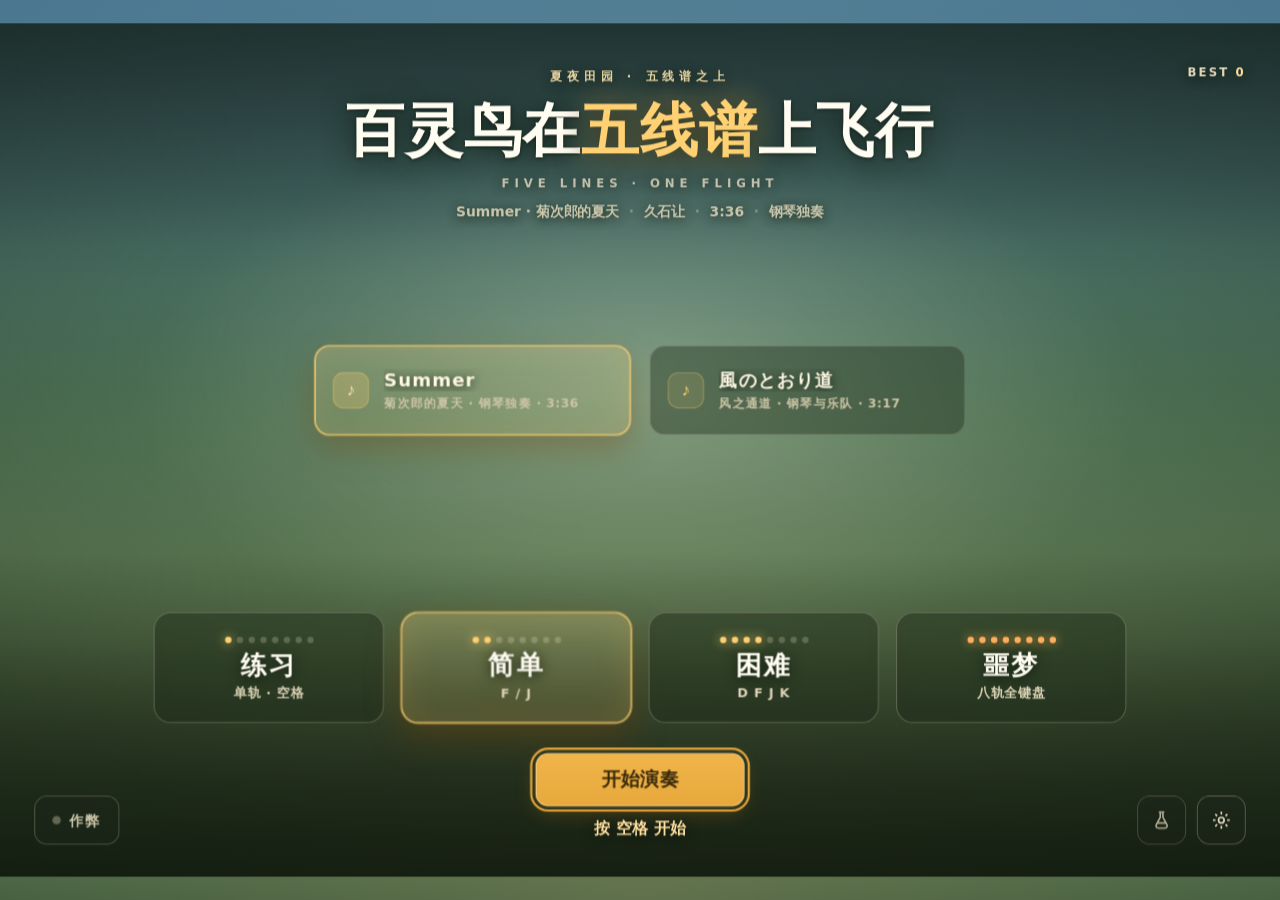
==== commit f0d9e0c7: "合并谱面实验室到单文件 + 标题页/HUD 改版 + 一批交互修复 - 编辑台 chart-lab 合并进 index.html（tools/merge-lab.py 幂等合并：CSS 作用域化、id" ====
--- a/index.html
+++ b/index.html
@@ -344,17 +344,24 @@
 body.reduced #combo-val.kick4,
 body.reduced #combo-val.kick5{animation:none!important}
 #combo-val.break{filter:saturate(.15);transform:translateY(8px)}
-#hud-keys{position:absolute;left:32px;bottom:34px;display:flex;gap:6px}
+/* 键帽条横跨舞台（左右 32px），左右手之间插 .ksplit 分隔：
+   八轨用弹性分隔（ASDF 贴左、JKL; 贴右，各自垂直居中）；
+   2/4 键用固定窄缝（.fix），一眼能看出左右手分工 */
+#hud-keys{position:absolute;left:32px;right:32px;top:50%;transform:translateY(-50%);
+  display:flex;align-items:center;gap:6px;pointer-events:none}
+#hud-keys .ksplit{flex:1 1 auto}
+#hud-keys .ksplit.fix{flex:0 0 12px}   /* 左右手窄缝 = 默认间距的 2 倍 */
 .keycap{width:30px;height:30px;border-radius:7px;border:1.5px solid rgba(255,244,214,.26);background:rgba(255,248,230,.06);
   display:flex;align-items:center;justify-content:center;font:600 13px/1 var(--font-num);color:var(--text-mid);position:relative;transition:background 80ms linear,border-color 80ms linear,transform 80ms ease}
 .keycap .ord{position:absolute;top:-11px;left:50%;transform:translateX(-50%);font:700 10px/1 var(--font-num);color:var(--text-lo)}
 .keycap.on{background:color-mix(in srgb,var(--kc) 45%,transparent);border-color:var(--kc);color:var(--text-hi);transform:scale(1.08)}
-#hud-pause{position:absolute;right:32px;bottom:34px;width:48px;height:48px;border-radius:12px;border:1.5px solid rgba(255,244,214,.18);
+.keycap .kc-space{width:16px;height:4px;border-radius:2px;background:currentColor;opacity:.85;display:block}
+#hud-pause{position:absolute;right:32px;bottom:24px;width:48px;height:48px;border-radius:12px;border:1.5px solid rgba(255,244,214,.18);
   background:rgba(24,34,22,.55);color:var(--text-mid);cursor:pointer;pointer-events:auto;display:flex;align-items:center;justify-content:center}
 #hud-pause:hover{color:var(--text-hi);border-color:rgba(168,196,230,.4)}
 #hud-pause svg{width:20px;height:20px}
 /* ---- 作弊模式开关：全自动 PERFECT ---- */
-#hud-cheat{position:absolute;right:92px;bottom:34px;height:48px;padding:0 14px;border-radius:12px;
+#hud-cheat{position:absolute;right:92px;bottom:24px;height:48px;padding:0 14px;border-radius:12px;
   border:1.5px solid rgba(255,244,214,.18);background:rgba(24,34,22,.55);color:var(--text-mid);
   cursor:pointer;pointer-events:auto;display:flex;align-items:center;gap:7px;
   font:700 12px/1 var(--font-num);letter-spacing:.10em;transition:color 120ms,border-color 120ms,background 120ms}
@@ -375,8 +382,6 @@
 .t-cheat[aria-pressed="true"]{color:#20300f;background:#FFD173;border-color:#FFD173;
   box-shadow:0 0 16px rgba(255,196,77,.6)}
 .t-cheat[aria-pressed="true"] .dot{opacity:1;animation:cheatPulse 1s ease-in-out infinite}
-#lane-names{position:absolute;inset:0}
-.lane-name{position:absolute;transform:translateX(-50%);font:600 11px/1.2 var(--font-music);color:#CFC9AC;opacity:.9;white-space:nowrap;text-shadow:0 1px 6px rgba(10,16,10,.9)}
 #sound-badge{position:absolute;right:32px;top:96px;display:none;align-items:center;gap:7px;
   font:600 12px/1 var(--font-ui);color:var(--milestone-gold);
   background:rgba(24,34,22,.74);border:1px solid rgba(255,196,77,.42);border-radius:999px;
@@ -466,12 +471,12 @@
 .diff-card[aria-checked="true"]{
   background:linear-gradient(180deg,rgba(255,226,164,.22),rgba(255,196,110,.12));
   border-color:#FFD173;box-shadow:0 0 0 1px rgba(255,209,115,.45),0 14px 34px rgba(120,70,10,.4),inset 0 0 34px rgba(255,196,90,.16)}
-.dc-dots{display:flex;gap:6px;height:8px;align-items:center}
-.dc-dots i{width:7px;height:7px;border-radius:50%;background:rgba(255,246,222,.22);display:block;transition:background 160ms,box-shadow 160ms}
-.diff-card[data-diff="easy"] .dc-dots i:nth-child(3){background:#FFD173;box-shadow:0 0 10px rgba(255,209,115,.9)}
-.diff-card[data-diff="hard"] .dc-dots i:nth-child(2),
-.diff-card[data-diff="hard"] .dc-dots i:nth-child(3),
-.diff-card[data-diff="hard"] .dc-dots i:nth-child(4){background:#FFD173;box-shadow:0 0 10px rgba(255,209,115,.9)}
+.dc-dots{display:flex;gap:5px;height:8px;align-items:center}
+.dc-dots i{width:6px;height:6px;border-radius:50%;background:rgba(255,246,222,.22);display:block;transition:background 160ms,box-shadow 160ms}
+/* 亮起的点数 = 轨道数：练习 1 轨 1 点、简单 2 点、困难 4 点、噩梦 8 点全亮 */
+.diff-card[data-diff="practice"] .dc-dots i:nth-child(1){background:#FFD173;box-shadow:0 0 10px rgba(255,209,115,.9)}
+.diff-card[data-diff="easy"] .dc-dots i:nth-child(-n+2){background:#FFD173;box-shadow:0 0 10px rgba(255,209,115,.9)}
+.diff-card[data-diff="hard"] .dc-dots i:nth-child(-n+4){background:#FFD173;box-shadow:0 0 10px rgba(255,209,115,.9)}
 .diff-card[data-diff="nightmare"] .dc-dots i{background:#FFB05C;box-shadow:0 0 10px rgba(255,176,92,.9)}
 .dc-name{font:800 24px/1 var(--font-ui);color:#FFFCF2;letter-spacing:.12em;text-shadow:0 2px 12px rgba(12,22,10,.8)}
 .dc-meta{font:600 12px/1 var(--font-ui);color:#DED5B8;letter-spacing:.06em}
@@ -481,12 +486,12 @@
 .t-hint{position:absolute;left:0;right:0;top:748px;text-align:center;font:700 15px/1 var(--font-ui);
   color:#FFDFA0;text-shadow:0 2px 12px rgba(12,22,10,.9);animation:breathe 2.4s ease-in-out infinite}
 @keyframes breathe{0%,100%{opacity:.62}50%{opacity:1}}
-
+/* 音乐装载中：开始按钮进入等待态（仍可点击，点了就排队等就绪后自动开局） */
+.t-start.is-busy{opacity:.72;cursor:progress}
+.t-start.is-busy:active{transform:translateX(-50%) translateY(1px) scale(.99)}
 .t-best{position:absolute;right:32px;top:40px;font:700 11px/1.2 var(--font-ui);letter-spacing:.18em;
   color:#E0D7BC;text-shadow:0 2px 10px rgba(12,22,10,.9)}
 .t-best b{font-family:var(--font-num);font-variant-numeric:tabular-nums;color:#FFDFA0;font-weight:700}
-.t-rule{position:absolute;left:0;right:0;top:776px;text-align:center;font:400 11px/1.4 var(--font-ui);
-  color:#BCBBA4;opacity:.8;text-shadow:0 2px 8px rgba(12,22,10,.9)}
 .t-settings{position:absolute;right:32px;bottom:30px;width:46px;height:46px;border-radius:12px;
   border:1.5px solid rgba(255,244,214,.24);background:rgba(28,38,26,.5);color:#EDE3C8;cursor:pointer;
   display:flex;align-items:center;justify-content:center}
@@ -563,8 +568,14 @@
 @keyframes rot{0%,40%{transform:rotate(0)}60%,100%{transform:rotate(90deg)}}
 #rotate p{font:600 16px/1.5 var(--font-ui);color:var(--text-mid)}
 
+/* ---- 谱面实验室入口：标题页与设置并排的烧瓶按钮 ---- */
+.t-lab{right:88px;opacity:.72;transition:opacity .2s ease,color .2s ease,border-color .2s ease,transform .16s ease}
+.t-lab:hover,.t-lab:focus-visible{opacity:1;color:var(--gold,#F2B33D);border-color:rgba(242,179,63,.55);outline:none}
+.t-lab svg{width:20px;height:20px}
+body.compact .t-lab{display:none}   /* 窄屏精简模式收起 */
+
 /* ---- 窄屏精简模式 ---- */
-body.compact #hud-song,body.compact #hud-keys .keycap .ord,body.compact .lane-name,body.compact #hud-acc{display:none}
+body.compact #hud-song,body.compact #hud-keys .keycap .ord,body.compact #hud-acc{display:none}
 body.compact #hud-badge{transform:scale(.62);transform-origin:100% 0}
 body.compact #hud-score #score-val{font-size:36px}
 
@@ -611,34 +622,29 @@
 body.reduced #title-bird{animation:none;opacity:0}
 
 
-/* ---- 场景背景：吉卜力风格夏夜田园插画（内联 base64，单文件无外链） ---- */
-#scene-bg{position:absolute;inset:0;z-index:0;background-repeat:no-repeat;
-  background-image:url([data-uri]